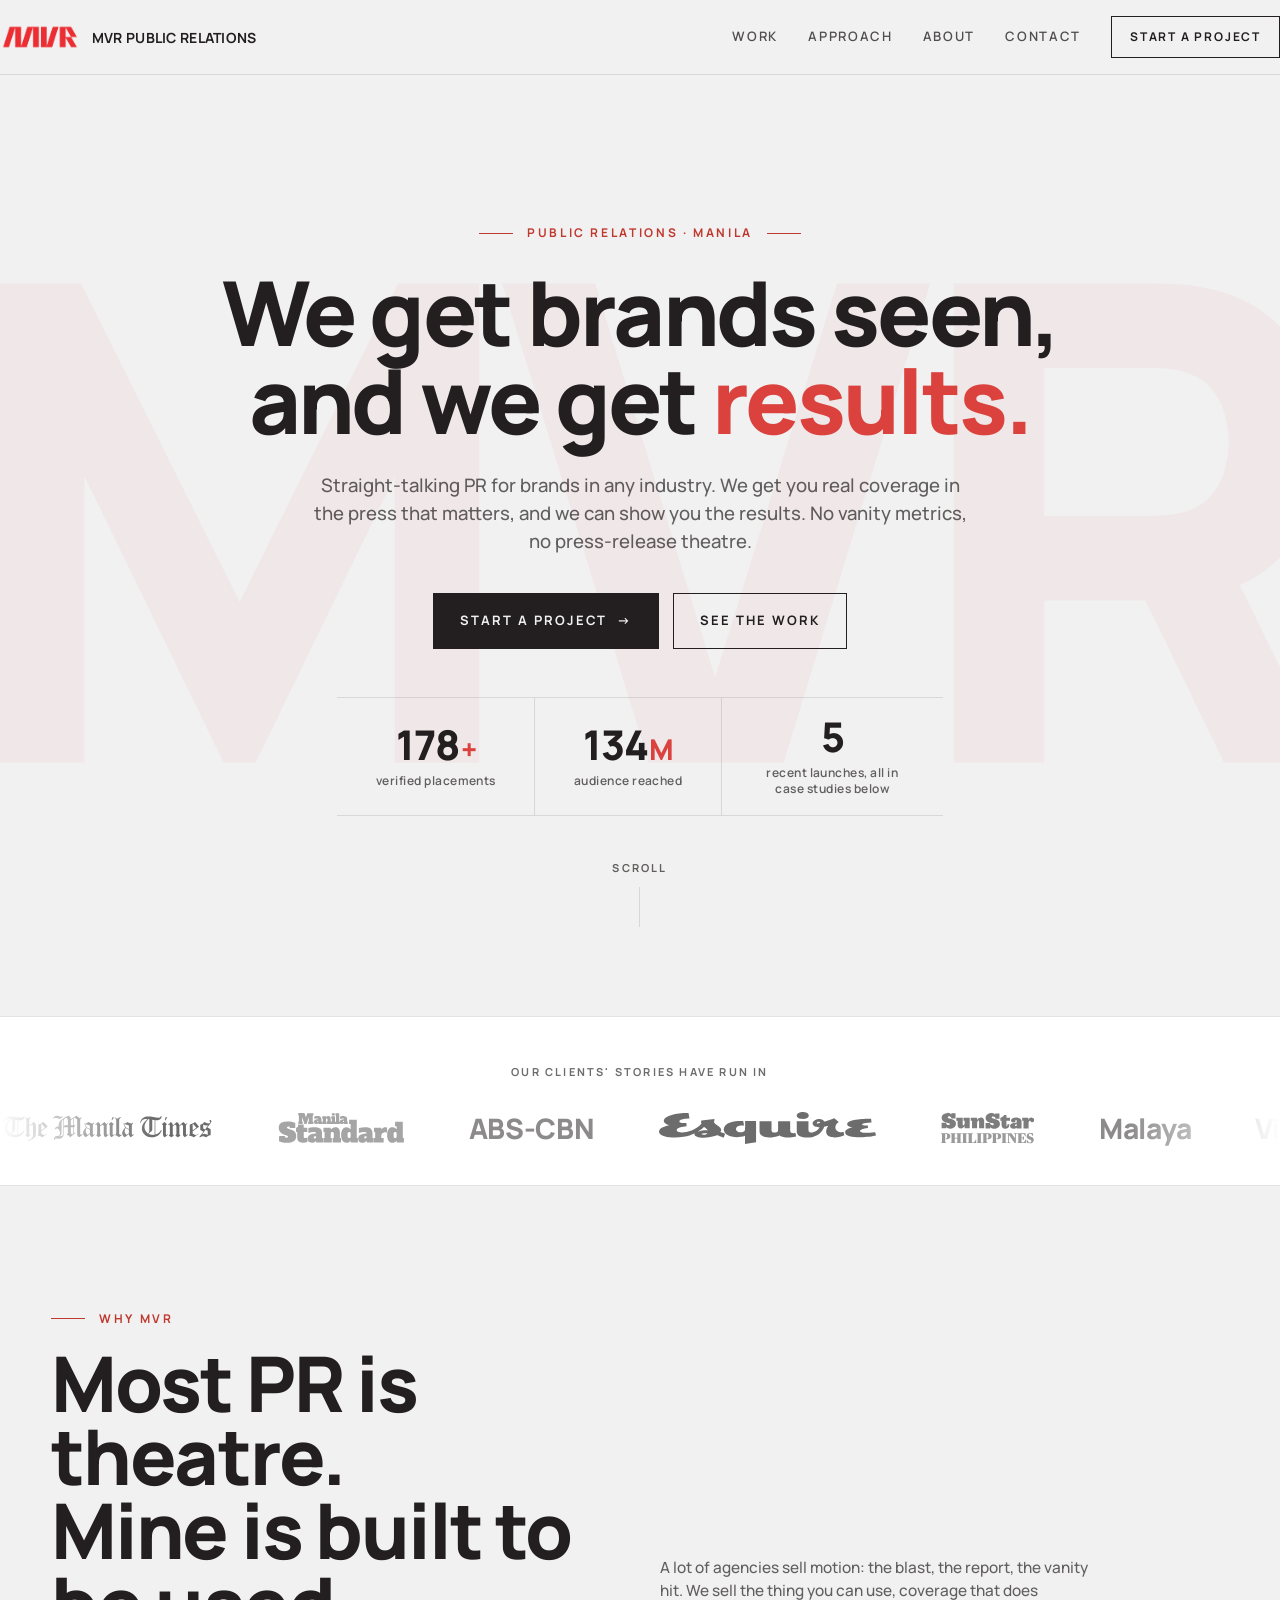
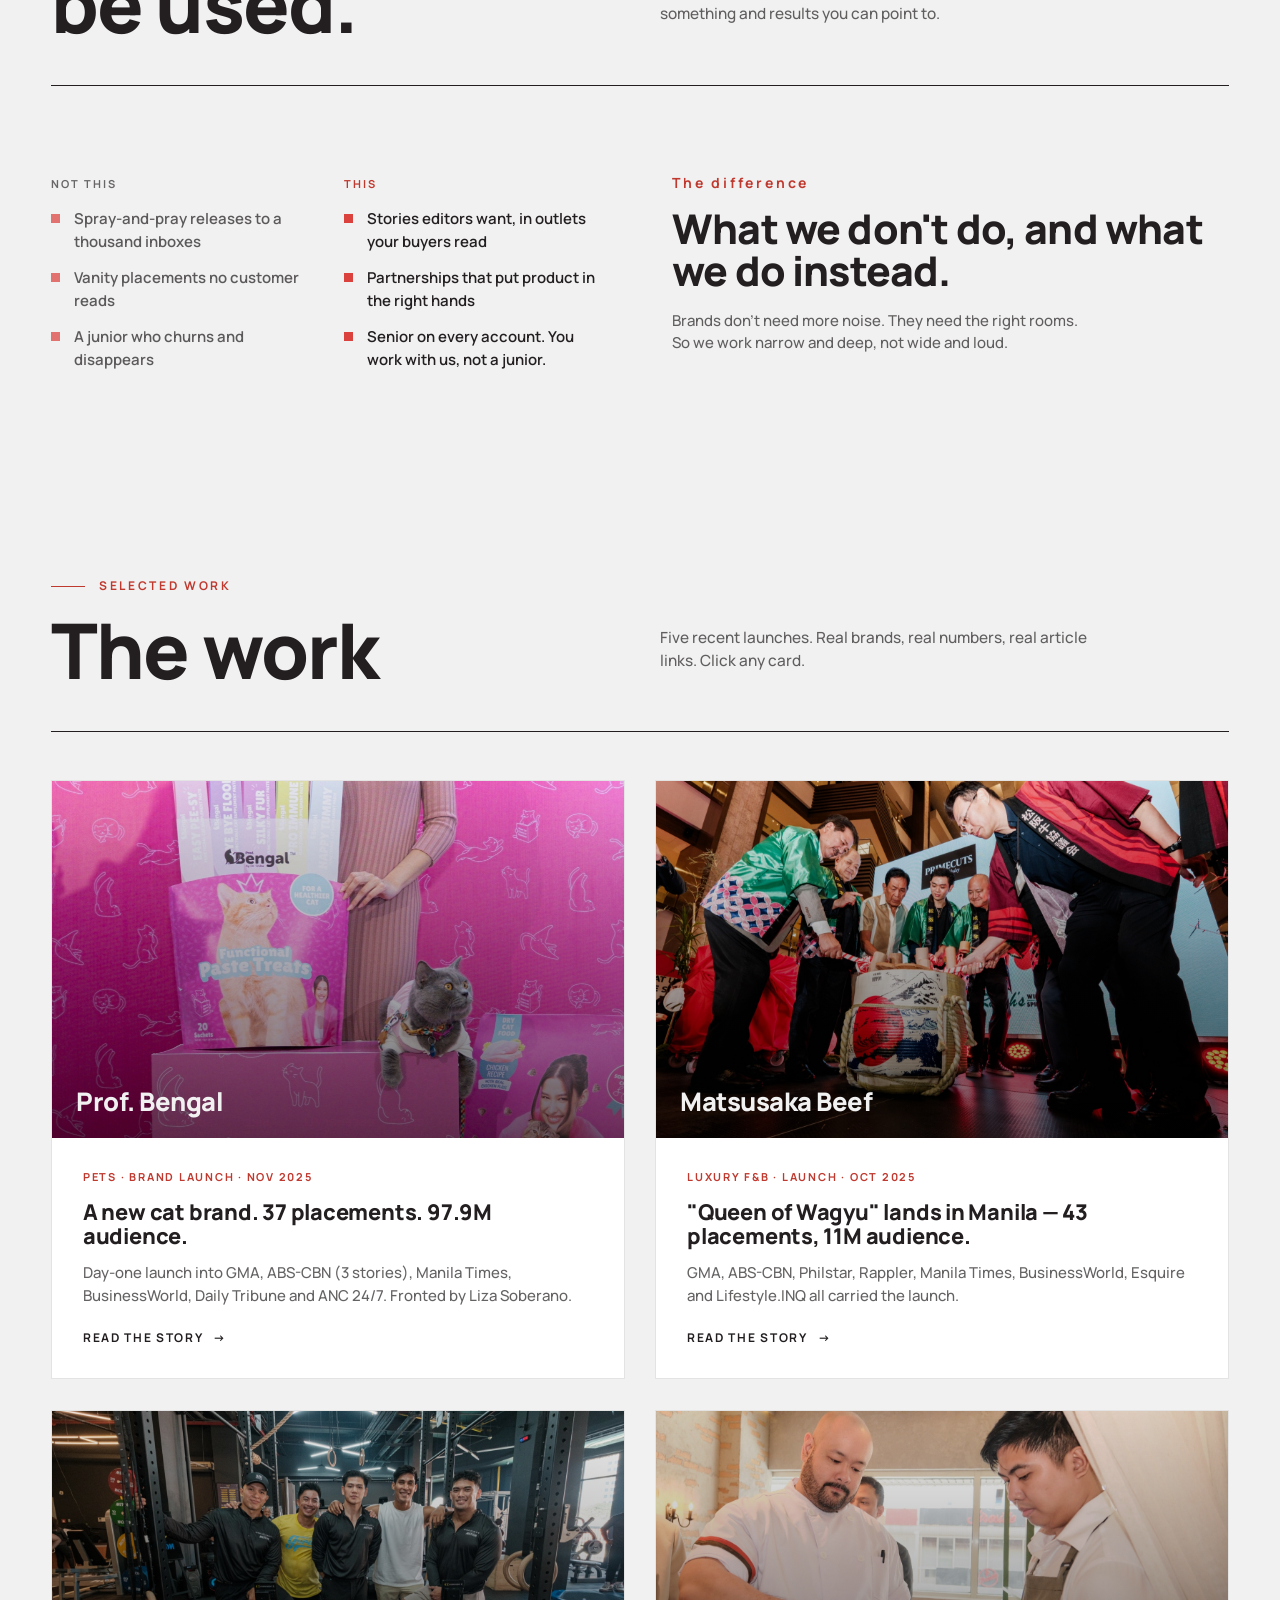
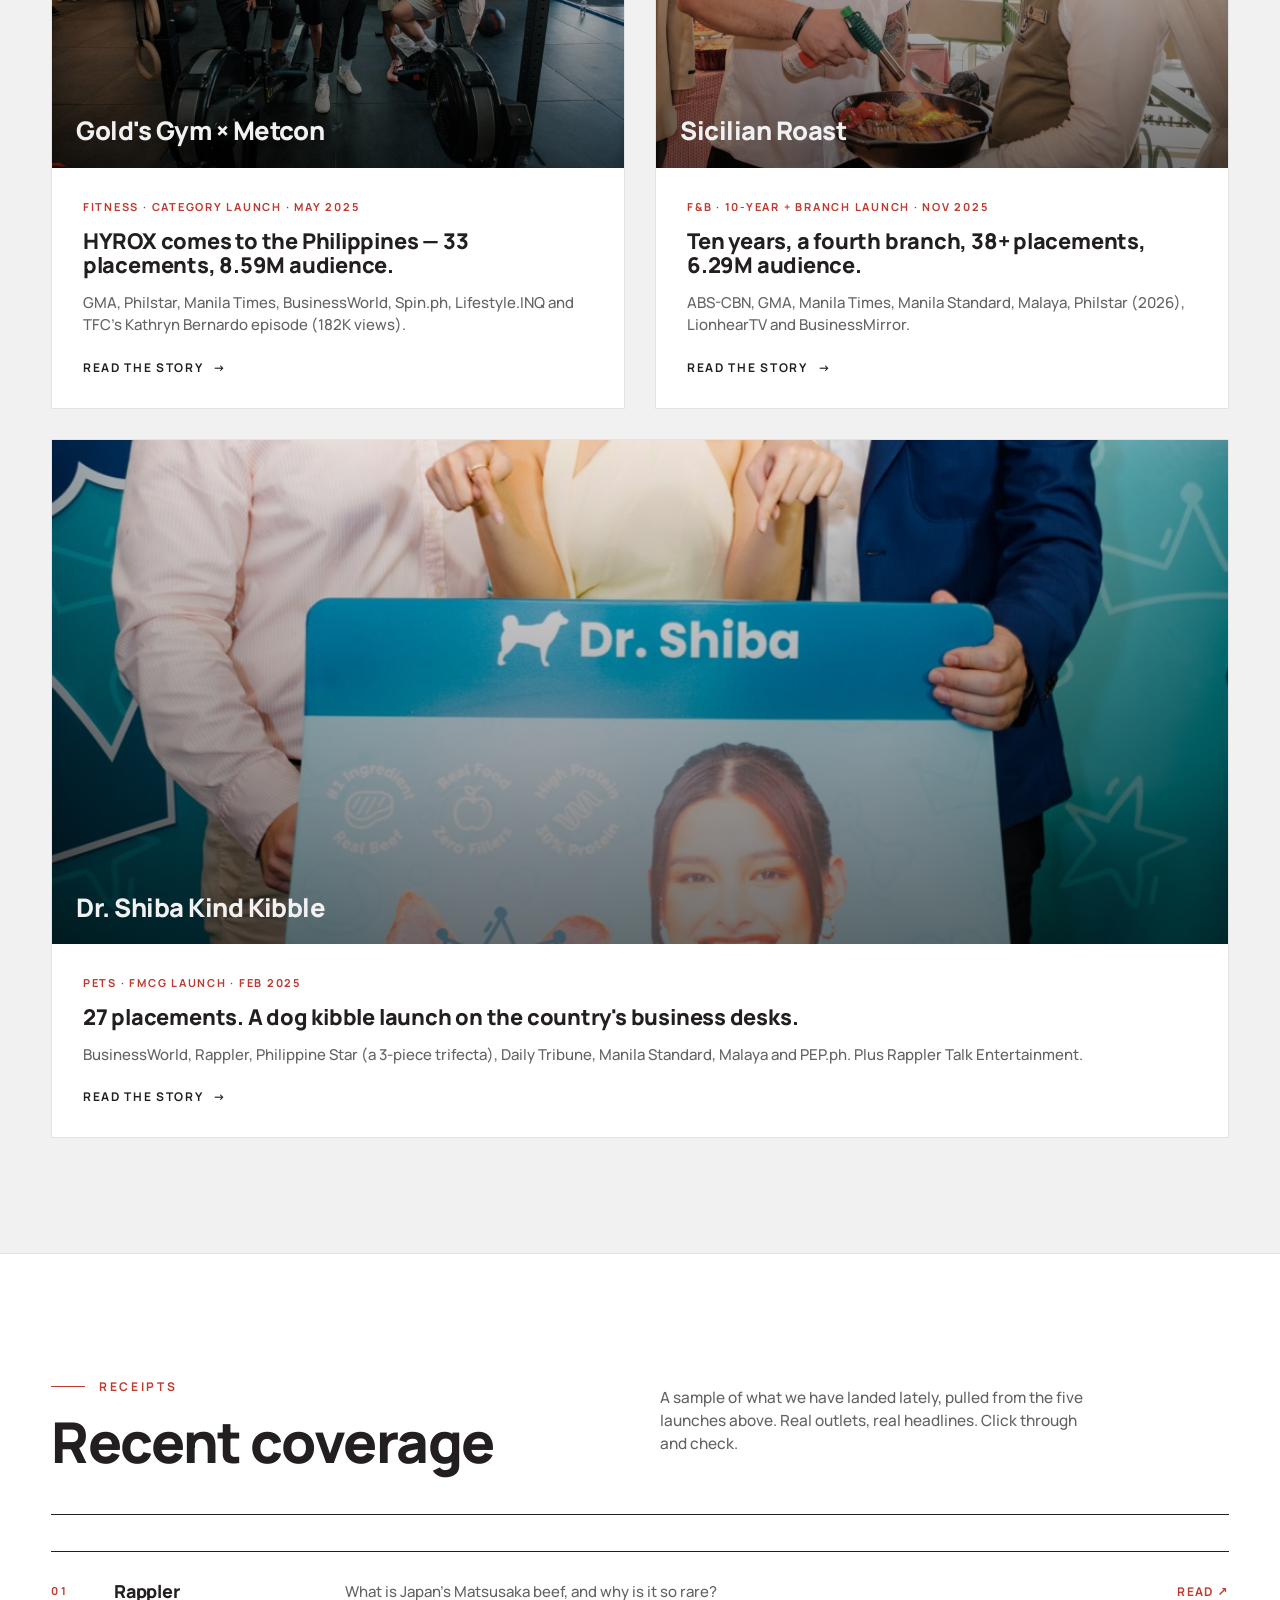
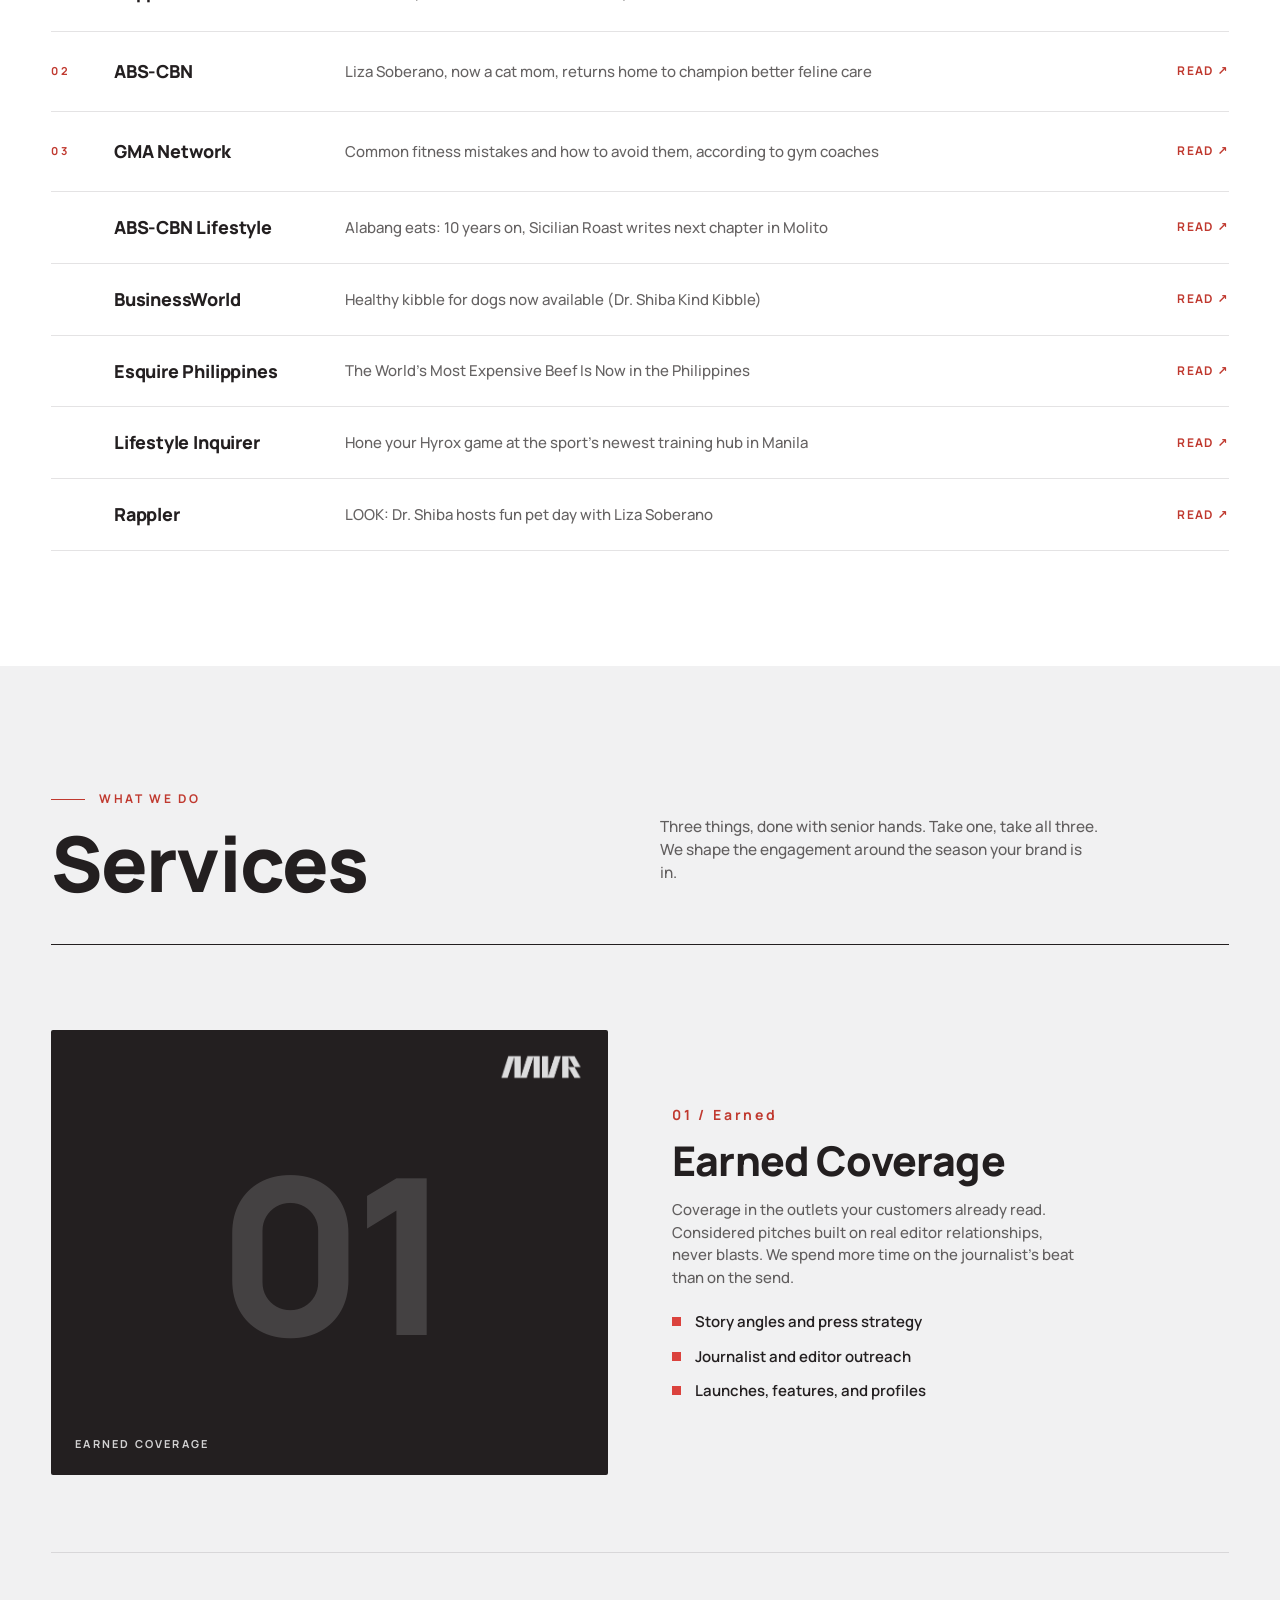
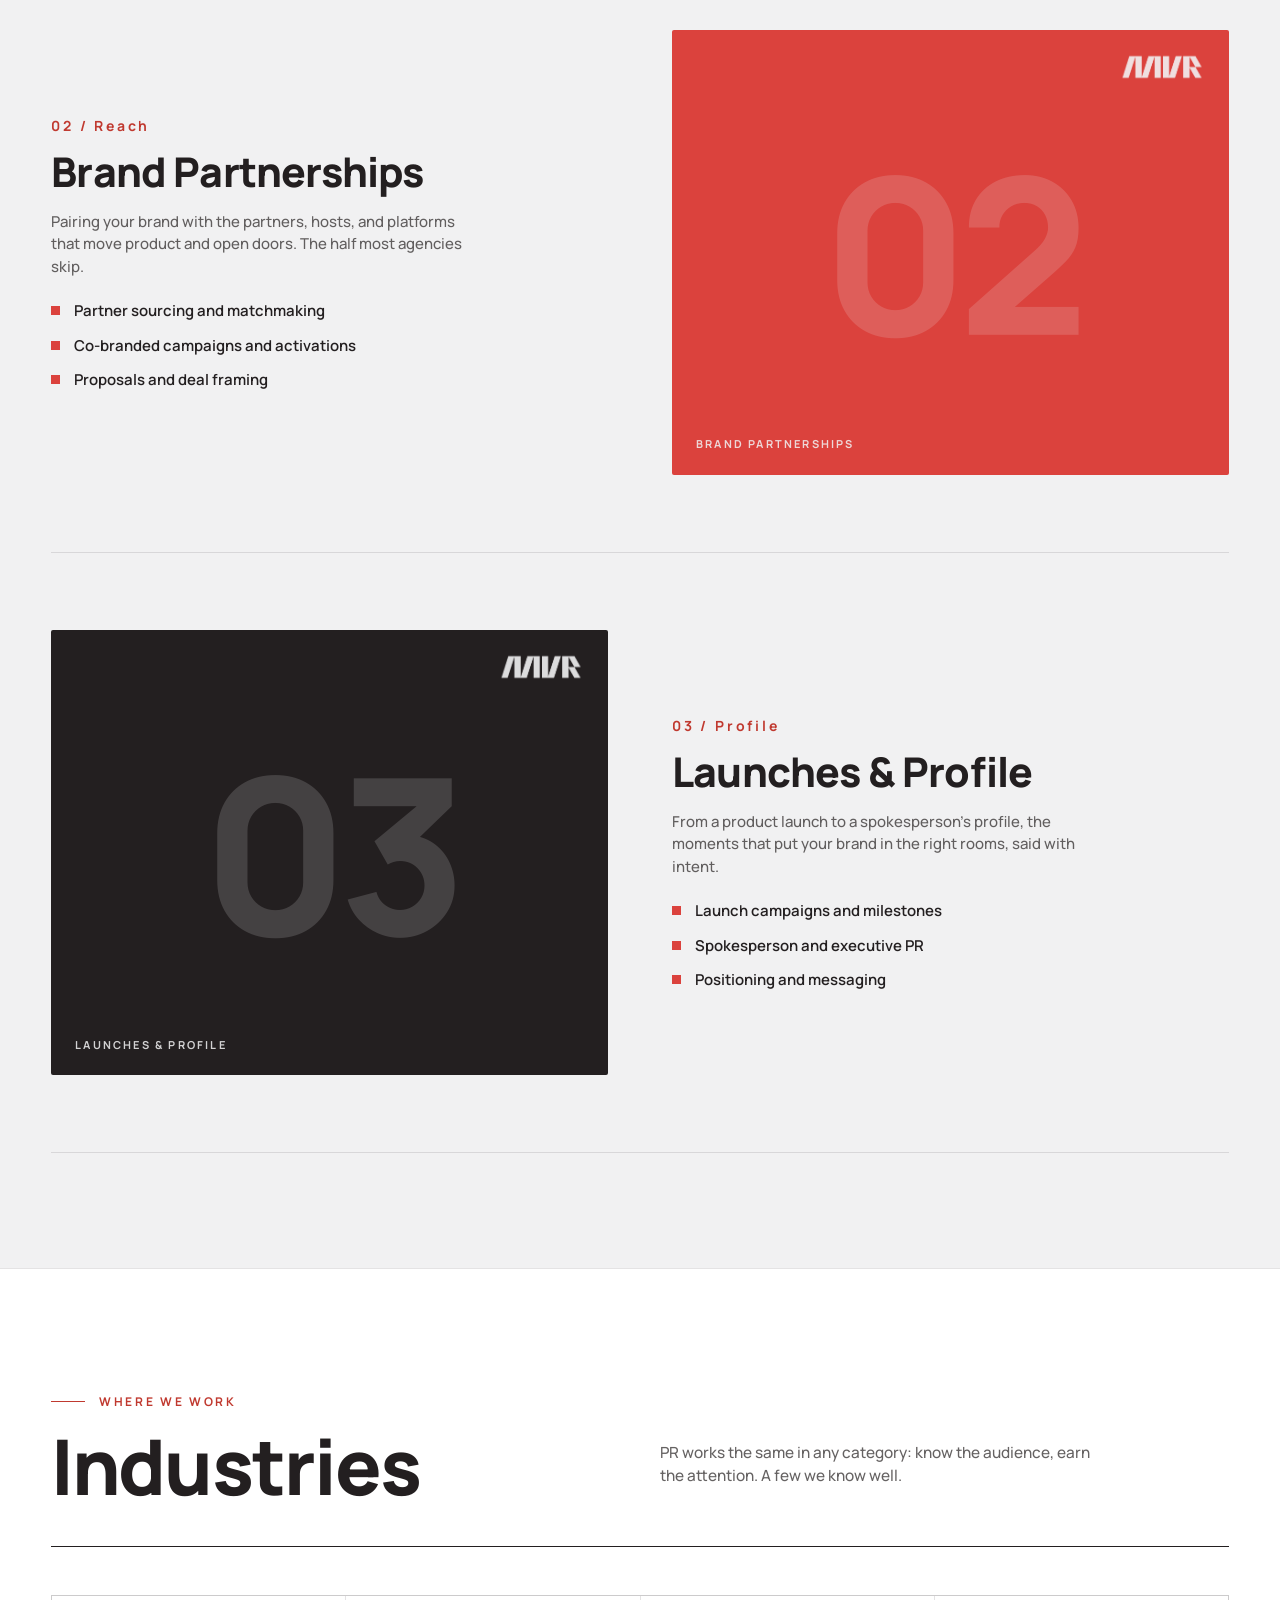
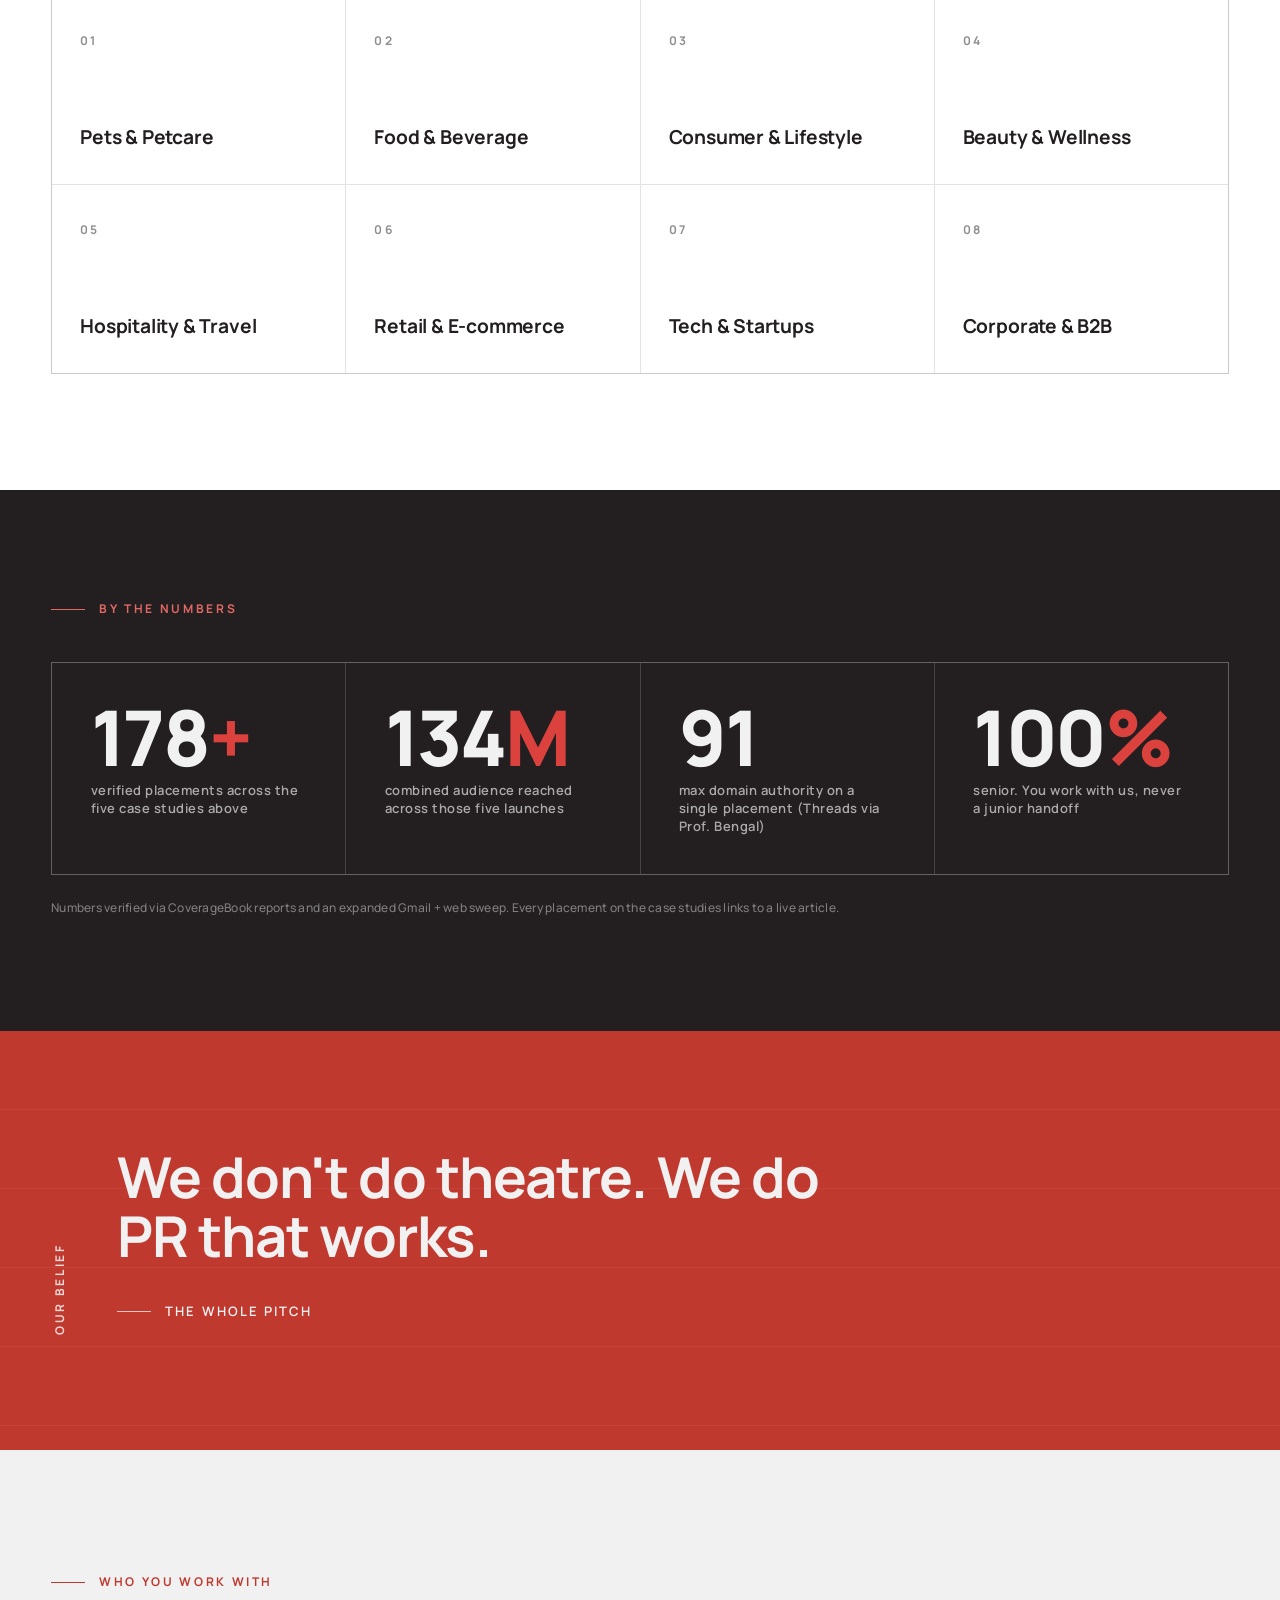
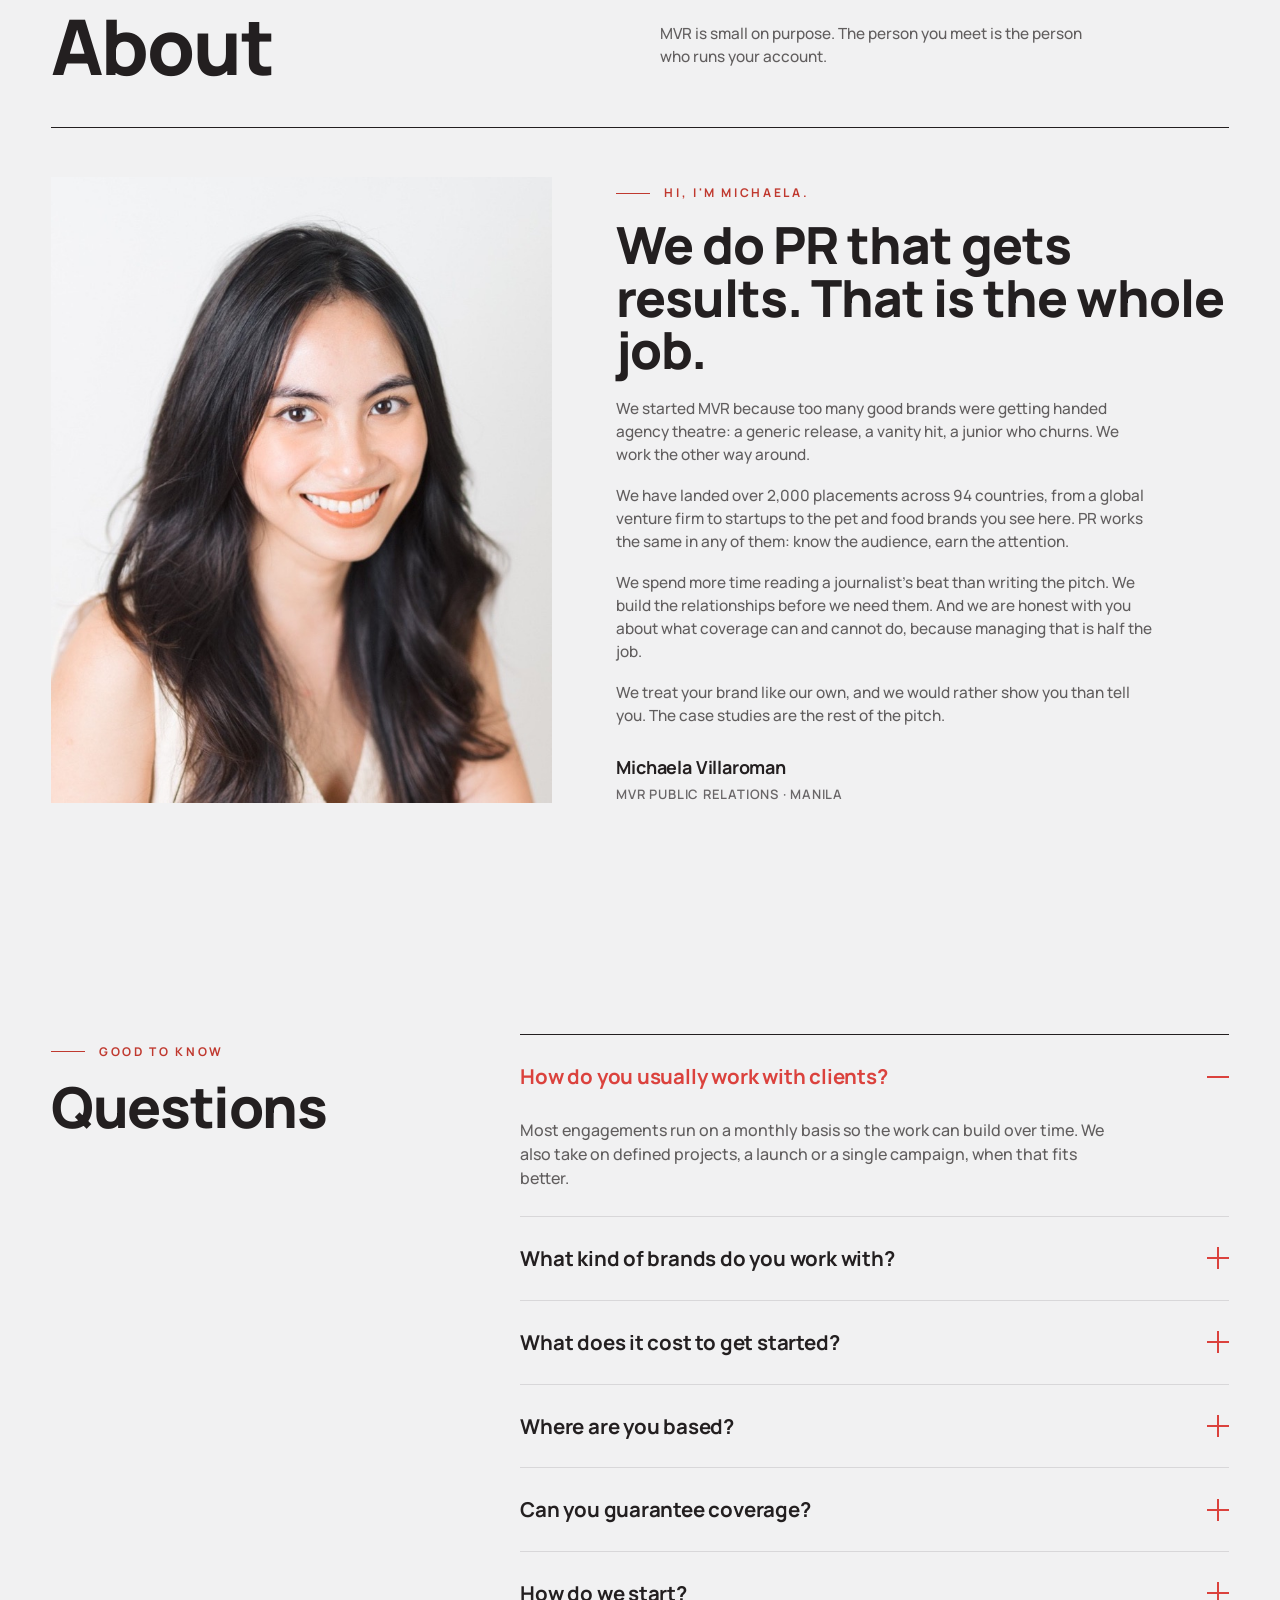
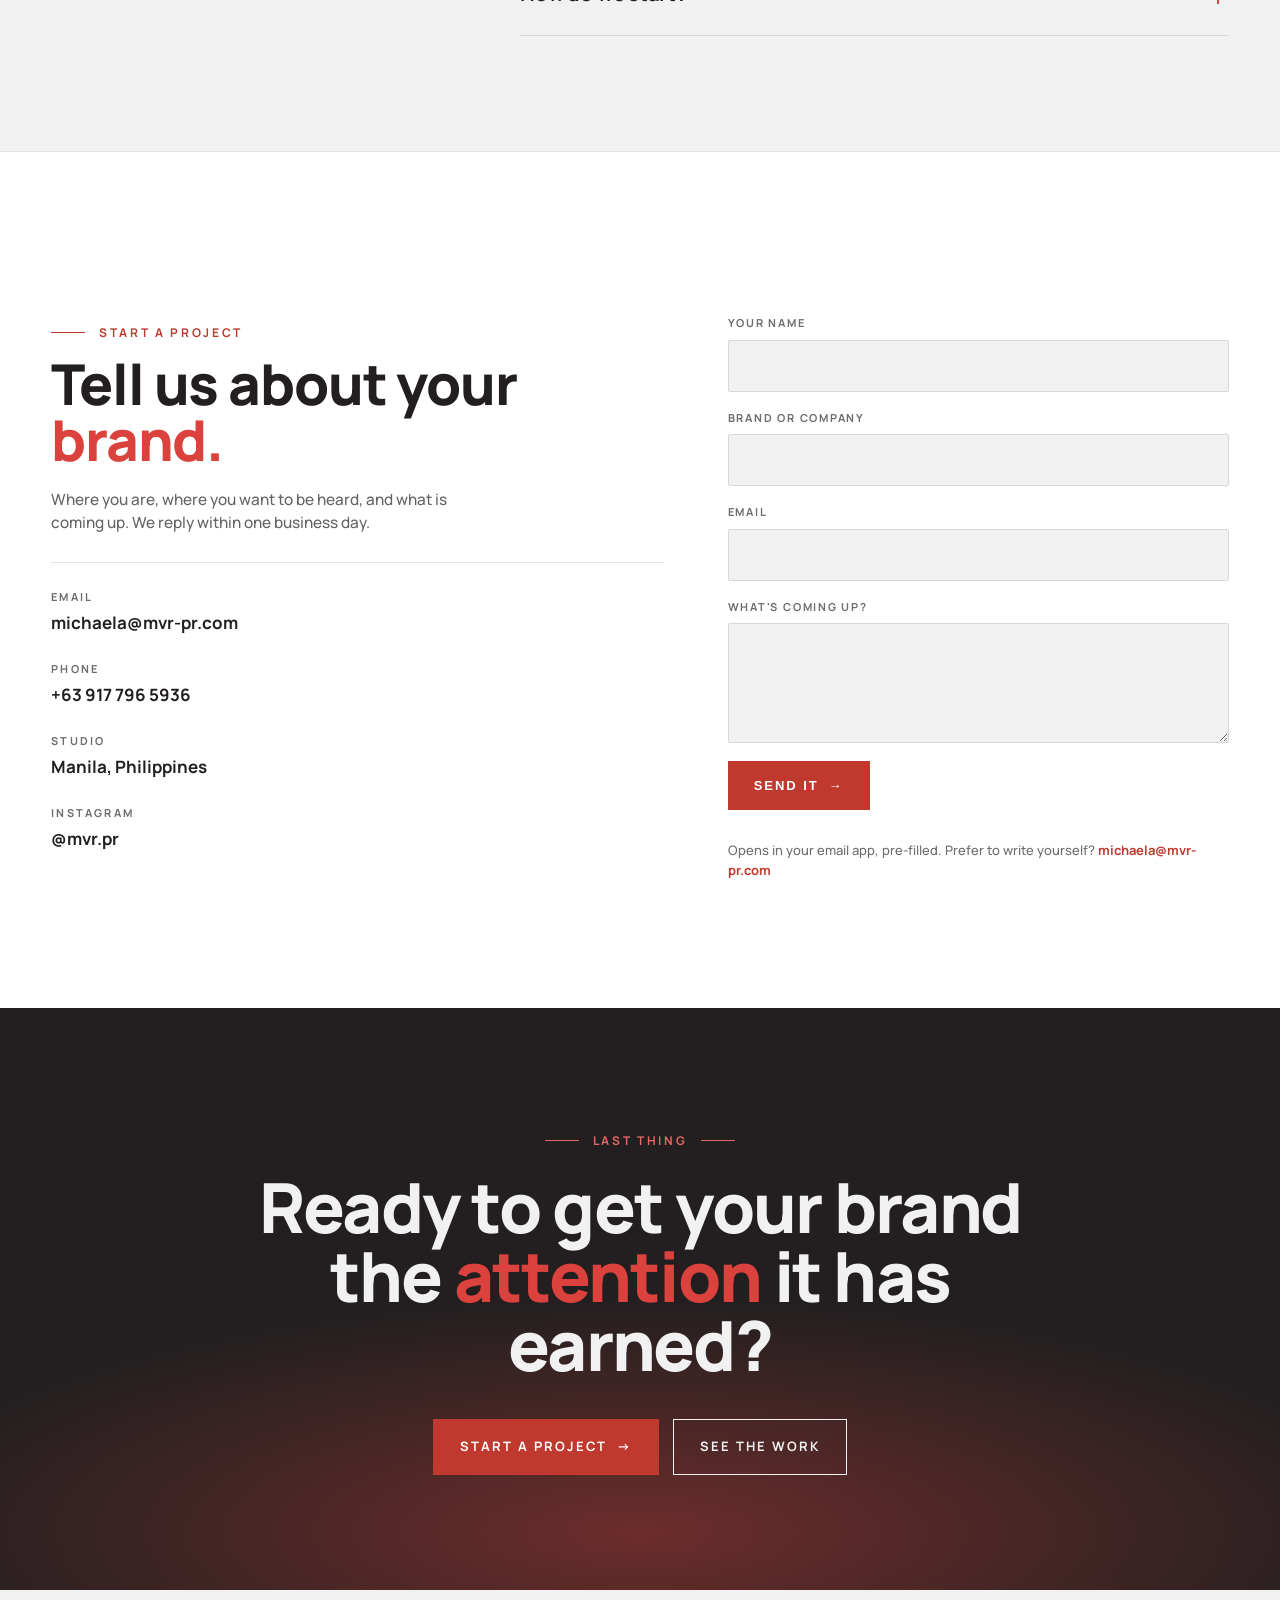
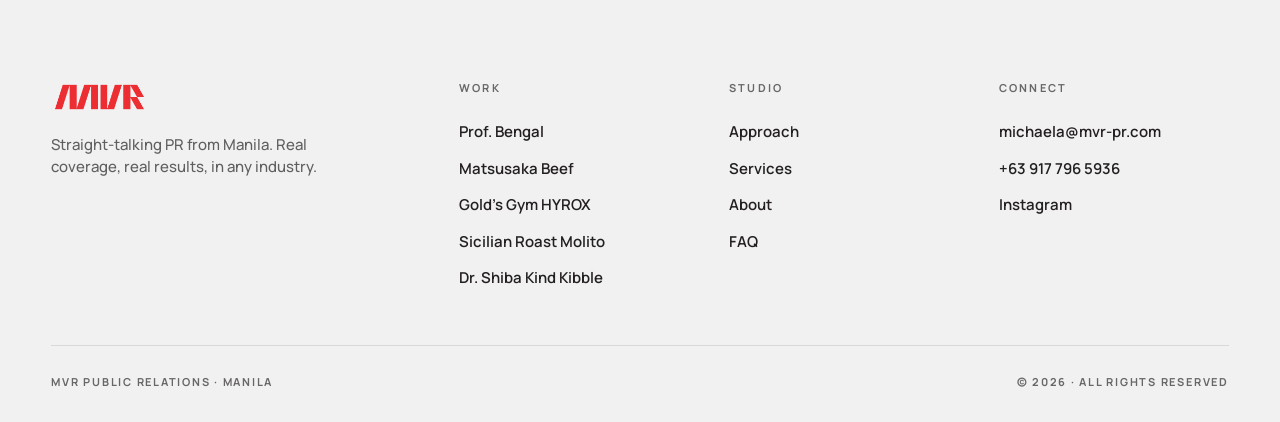
==== index.html @ 43848b9b "Initial commit: MVR Public Relations site Five case studies (Dr. Shiba Kind Kibble, Prof. Bengal, Go" ====
<!doctype html>
<html lang="en">
<head>
  <meta charset="utf-8" />
  <meta name="viewport" content="width=device-width, initial-scale=1" />

  <title>MVR Public Relations · PR that gets results, Manila</title>
  <meta name="description" content="Straight-talking PR from Manila. We get brands real coverage and real results in any industry, with the case studies to prove it. No vanity metrics, no press-release theatre." />
  <link rel="canonical" href="https://mvr-pr.com/" />
  <meta name="theme-color" content="#db423d" />
  <meta name="author" content="MVR Public Relations" />

  <!-- Open Graph -->
  <meta property="og:type" content="website" />
  <meta property="og:site_name" content="MVR Public Relations" />
  <meta property="og:title" content="MVR Public Relations: PR that gets results, no fluff" />
  <meta property="og:description" content="Straight-talking PR from Manila. Real coverage and real results in any industry. No vanity metrics, no press-release theatre." />
  <meta property="og:url" content="https://mvr-pr.com/" />
  <meta property="og:image" content="https://mvr-pr.com/assets/og.png" />
  <meta property="og:image:width" content="1200" />
  <meta property="og:image:height" content="630" />

  <!-- Twitter -->
  <meta name="twitter:card" content="summary_large_image" />
  <meta name="twitter:title" content="MVR Public Relations" />
  <meta name="twitter:description" content="Straight-talking PR from Manila. Real coverage, real results, any industry. No fluff." />
  <meta name="twitter:image" content="https://mvr-pr.com/assets/og.png" />

  <!-- Favicons -->
  <link rel="icon" type="image/png" sizes="32x32" href="assets/favicon-32.png" />
  <link rel="icon" type="image/png" sizes="16x16" href="assets/favicon-16.png" />
  <link rel="apple-touch-icon" sizes="180x180" href="assets/favicon-180.png" />
  <link rel="manifest" href="site.webmanifest" />

  <link rel="preconnect" href="https://fonts.googleapis.com">
  <link rel="preconnect" href="https://fonts.gstatic.com" crossorigin>
  <link href="https://fonts.googleapis.com/css2?family=Manrope:wght@400;500;600;700;800&display=swap" rel="stylesheet">
  <link rel="stylesheet" href="styles.css" />

  <script type="application/ld+json">
  {
    "@context": "https://schema.org",
    "@type": "ProfessionalService",
    "name": "MVR Public Relations",
    "alternateName": "Villaroman PR",
    "description": "Straight-talking PR that gets brands real coverage and real results across any industry, based in Manila.",
    "url": "https://mvr-pr.com/",
    "email": "michaela@mvr-pr.com",
    "telephone": "+63-917-796-5936",
    "image": "https://mvr-pr.com/assets/og.png",
    "founder": { "@type": "Person", "name": "Michaela Villaroman" },
    "address": { "@type": "PostalAddress", "addressLocality": "Manila", "addressCountry": "PH" },
    "areaServed": "Philippines",
    "knowsAbout": ["Public Relations", "Media Relations", "Brand Partnerships", "Launch PR", "Reputation Management"],
    "sameAs": ["https://instagram.com/mvr.pr"]
  }
  </script>
</head>
<body id="top">
  <a class="skip-link" href="#main">Skip to content</a>

  <!-- ============ NAV ============ -->
  <header class="nav">
    <div class="wrap nav-row">
      <a href="#top" class="nav-brand" aria-label="MVR Public Relations home">
        <img src="assets/mvr-icon-red.png" alt="" width="84" height="29" />
        <span class="wm">MVR PUBLIC RELATIONS</span>
      </a>
      <button class="nav-toggle" aria-label="Toggle menu" aria-expanded="false" aria-controls="navlinks"><span></span><span></span><span></span></button>
      <nav class="nav-links" id="navlinks" aria-label="Primary">
        <a href="#work">Work</a>
        <a href="#approach">Approach</a>
        <a href="#about">About</a>
        <a href="#contact">Contact</a>
        <a class="nav-cta" href="#contact">Start a project</a>
      </nav>
    </div>
  </header>

  <main id="main">

    <!-- ============ HERO ============ -->
    <section class="hero" aria-label="Introduction">
      <div class="hero-inner">
        <span class="eyebrow center reveal">Public Relations &middot; Manila</span>
        <h1 class="reveal d1">We get brands seen, and we get <em>results.</em></h1>
        <p class="hero-sub reveal d2">
          Straight-talking PR for brands in any industry. We get you real coverage in the press that
          matters, and we can show you the results. No vanity metrics, no press-release theatre.
        </p>
        <div class="hero-actions reveal d3">
          <a class="btn btn-primary" href="#contact">Start a project <span class="arrow">&rarr;</span></a>
          <a class="btn btn-ghost" href="#work">See the work</a>
        </div>
        <ul class="hero-proof reveal d3" aria-label="Recent results across five launches">
          <li><span class="hp-n">178<em>+</em></span><span class="hp-l">verified placements</span></li>
          <li><span class="hp-n">134<em>M</em></span><span class="hp-l">audience reached</span></li>
          <li><span class="hp-n">5</span><span class="hp-l">recent launches, all in case studies below</span></li>
        </ul>
        <div><span class="hero-scroll">Scroll</span></div>
      </div>
    </section>

    <!-- ============ AS SEEN IN ============ -->
    <section class="marquee-sec" aria-label="Press coverage">
      <p class="marquee-label">Our clients' stories have run in</p>
      <div class="marquee">
        <div class="marquee-track">
          <img class="press-logo" src="assets/press/manila-times.svg" alt="The Manila Times" decoding="async" />
          <img class="press-logo" src="assets/press/manila-standard.svg" alt="Manila Standard" decoding="async" />
          <span class="logo-slot">ABS-CBN</span>
          <img class="press-logo" src="assets/press/esquire.svg" alt="Esquire Philippines" decoding="async" />
          <img class="press-logo" src="assets/press/sunstar.svg" alt="SunStar" decoding="async" />
          <span class="logo-slot">Malaya</span>
          <span class="logo-slot">Village&nbsp;Pipol</span>
        </div>
        <div class="marquee-track" aria-hidden="true">
          <img class="press-logo" src="assets/press/manila-times.svg" alt="" decoding="async" />
          <img class="press-logo" src="assets/press/manila-standard.svg" alt="" decoding="async" />
          <span class="logo-slot">ABS-CBN</span>
          <img class="press-logo" src="assets/press/esquire.svg" alt="" decoding="async" />
          <img class="press-logo" src="assets/press/sunstar.svg" alt="" decoding="async" />
          <span class="logo-slot">Malaya</span>
          <span class="logo-slot">Village&nbsp;Pipol</span>
        </div>
      </div>
    </section>

    <!-- ============ APPROACH / POSITIONING ============ -->
    <section class="services" id="approach" style="padding-bottom:0">
      <div class="wrap">
        <div class="sec-head reveal">
          <div>
            <span class="eyebrow">Why MVR</span>
            <h2>Most PR is theatre.<br>Mine is built to be used.</h2>
          </div>
          <p>A lot of agencies sell motion: the blast, the report, the vanity hit. We sell the thing you can use, coverage that does something and results you can point to.</p>
        </div>
        <div class="srow reveal" style="border-bottom:0">
          <div class="srow-text">
            <span class="num">The difference</span>
            <h3>What we don't do, and what we do instead.</h3>
            <p>Brands don't need more noise. They need the right rooms. So we work narrow and deep, not wide and loud.</p>
          </div>
          <div class="do-dont">
            <div>
              <p style="font-size:11px;font-weight:700;letter-spacing:.18em;text-transform:uppercase;color:var(--ink-50);margin:0 0 16px">Not this</p>
              <ul class="srow-list" style="gap:14px">
                <li style="opacity:.72">Spray-and-pray releases to a thousand inboxes</li>
                <li style="opacity:.72">Vanity placements no customer reads</li>
                <li style="opacity:.72">A junior who churns and disappears</li>
              </ul>
            </div>
            <div>
              <p style="font-size:11px;font-weight:700;letter-spacing:.18em;text-transform:uppercase;color:var(--red-ink);margin:0 0 16px">This</p>
              <ul class="srow-list" style="gap:14px">
                <li>Stories editors want, in outlets your buyers read</li>
                <li>Partnerships that put product in the right hands</li>
                <li>Senior on every account. You work with us, not a junior.</li>
              </ul>
            </div>
          </div>
        </div>
      </div>
    </section>

    <!-- ============ WORK / CASE STUDIES ============ -->
    <section class="work" id="work">
      <div class="wrap">
        <div class="sec-head reveal">
          <div>
            <span class="eyebrow">Selected work</span>
            <h2>The work</h2>
          </div>
          <p>Five recent launches. Real brands, real numbers, real article links. Click any card.</p>
        </div>
        <div class="work-grid">

          <a class="work-card reveal" href="work/prof-bengal.html" aria-label="Prof. Bengal case study">
            <div class="work-thumb has-img">
              <img src="assets/work/bengal-hero.jpg" alt="Liza Soberano with Prof. Bengal Functional Paste Treats at launch" loading="lazy" decoding="async" />
              <span class="wm-big">Prof. Bengal</span>
            </div>
            <div class="wc-body">
              <span class="wc-tag">Pets &middot; Brand launch &middot; Nov 2025</span>
              <h3>A new cat brand. 37 placements. 97.9M audience.</h3>
              <p class="wc-result">Day-one launch into GMA, ABS-CBN (3 stories), Manila Times, BusinessWorld, Daily Tribune and ANC 24/7. Fronted by Liza Soberano.</p>
              <span class="wc-go">Read the story <span class="arrow">&rarr;</span></span>
            </div>
          </a>

          <a class="work-card reveal d1" href="work/matsusaka-beef.html" aria-label="Matsusaka Beef case study">
            <div class="work-thumb has-img">
              <img src="assets/work/matsusaka-barrel.jpg" alt="Prime Cuts by Doubleday, Ito Ranch and Teppanya executives at the Matsusaka Beef launch kagami biraki ceremony" loading="lazy" decoding="async" />
              <span class="wm-big">Matsusaka Beef</span>
            </div>
            <div class="wc-body">
              <span class="wc-tag">Luxury F&amp;B &middot; Launch &middot; Oct 2025</span>
              <h3>"Queen of Wagyu" lands in Manila &mdash; 43 placements, 11M audience.</h3>
              <p class="wc-result">GMA, ABS-CBN, Philstar, Rappler, Manila Times, BusinessWorld, Esquire and Lifestyle.INQ all carried the launch.</p>
              <span class="wc-go">Read the story <span class="arrow">&rarr;</span></span>
            </div>
          </a>

          <a class="work-card reveal d2" href="work/golds-gym-hyrox.html" aria-label="Gold's Gym HYROX case study">
            <div class="work-thumb has-img">
              <img src="assets/work/hyrox-group.jpg" alt="Gold's Gym × Metcon HYROX launch team in the gym" loading="lazy" decoding="async" />
              <span class="wm-big">Gold's Gym &times; Metcon</span>
            </div>
            <div class="wc-body">
              <span class="wc-tag">Fitness &middot; Category launch &middot; May 2025</span>
              <h3>HYROX comes to the Philippines &mdash; 33 placements, 8.59M audience.</h3>
              <p class="wc-result">GMA, Philstar, Manila Times, BusinessWorld, Spin.ph, Lifestyle.INQ and TFC's Kathryn Bernardo episode (182K views).</p>
              <span class="wc-go">Read the story <span class="arrow">&rarr;</span></span>
            </div>
          </a>

          <a class="work-card reveal" href="work/sicilian-roast.html" aria-label="Sicilian Roast Molito case study">
            <div class="work-thumb has-img">
              <img src="assets/work/sicilian-torch.jpg" alt="Chef Matt Navarro torching a signature steak at the Sicilian Roast Molito media preview" loading="lazy" decoding="async" />
              <span class="wm-big">Sicilian Roast</span>
            </div>
            <div class="wc-body">
              <span class="wc-tag">F&amp;B &middot; 10-year + branch launch &middot; Nov 2025</span>
              <h3>Ten years, a fourth branch, 38+ placements, 6.29M audience.</h3>
              <p class="wc-result">ABS-CBN, GMA, Manila Times, Manila Standard, Malaya, Philstar (2026), LionhearTV and BusinessMirror.</p>
              <span class="wc-go">Read the story <span class="arrow">&rarr;</span></span>
            </div>
          </a>

          <a class="work-card span-2 reveal d1" href="work/dr-shiba-kind-kibble.html" aria-label="Dr. Shiba Kind Kibble case study">
            <div class="work-thumb has-img">
              <img src="assets/work/shiba-kibble-hero.jpg" alt="Liza Soberano and Dr. Shiba co-founders at the Kind Kibble launch" loading="lazy" decoding="async" />
              <span class="wm-big">Dr. Shiba Kind Kibble</span>
            </div>
            <div class="wc-body">
              <span class="wc-tag">Pets &middot; FMCG launch &middot; Feb 2025</span>
              <h3>27 placements. A dog kibble launch on the country's business desks.</h3>
              <p class="wc-result">BusinessWorld, Rappler, Philippine Star (a 3-piece trifecta), Daily Tribune, Manila Standard, Malaya and PEP.ph. Plus Rappler Talk Entertainment.</p>
              <span class="wc-go">Read the story <span class="arrow">&rarr;</span></span>
            </div>
          </a>

        </div>
      </div>
    </section>

    <!-- ============ RECENT COVERAGE ============ -->
    <section class="cs-coverage" id="press">
      <div class="wrap">
        <div class="sec-head reveal">
          <div>
            <span class="eyebrow">Receipts</span>
            <h2>Recent coverage</h2>
          </div>
          <p>A sample of what we have landed lately, pulled from the five launches above. Real outlets, real headlines. Click through and check.</p>
        </div>
        <div class="cov-list reveal">
          <a class="cov-item" href="https://www.rappler.com/life-and-style/food-drinks/japan-rare-matsusaka-beef-ito-ranch-doubleday-import/" target="_blank" rel="noopener">
            <span class="cov-pub">Rappler</span>
            <span class="cov-head">What is Japan's Matsusaka beef, and why is it so rare?</span>
            <span class="cov-go">Read &#8599;</span>
          </a>
          <a class="cov-item" href="https://www.abs-cbn.com/lifestyle/people-culture-events/2025/11/7/liza-soberano-now-a-cat-mom-returns-home-to-champion-better-feline-care-1846" target="_blank" rel="noopener">
            <span class="cov-pub">ABS-CBN</span>
            <span class="cov-head">Liza Soberano, now a cat mom, returns home to champion better feline care</span>
            <span class="cov-go">Read &#8599;</span>
          </a>
          <a class="cov-item" href="https://www.gmanetwork.com/news/lifestyle/healthandwellness/949827/fitness-mistakes-advice/story/" target="_blank" rel="noopener">
            <span class="cov-pub">GMA Network</span>
            <span class="cov-head">Common fitness mistakes and how to avoid them, according to gym coaches</span>
            <span class="cov-go">Read &#8599;</span>
          </a>
          <a class="cov-item" href="https://www.abs-cbn.com/lifestyle/food-travel/2025/11/21/alabang-eats-10-years-on-sicilian-roast-writes-next-chapter-in-molito-1324" target="_blank" rel="noopener">
            <span class="cov-pub">ABS-CBN Lifestyle</span>
            <span class="cov-head">Alabang eats: 10 years on, Sicilian Roast writes next chapter in Molito</span>
            <span class="cov-go">Read &#8599;</span>
          </a>
          <a class="cov-item" href="https://www.bworldonline.com/arts-and-leisure/2025/02/11/652294/healthy-kibble-for-dogs-now-available/" target="_blank" rel="noopener">
            <span class="cov-pub">BusinessWorld</span>
            <span class="cov-head">Healthy kibble for dogs now available (Dr. Shiba Kind Kibble)</span>
            <span class="cov-go">Read &#8599;</span>
          </a>
          <a class="cov-item" href="https://www.esquiremag.ph/culture/food-and-drink/ito-ranch-matsusaka-beef-now-in-manila-a3690-20251024-lfrm" target="_blank" rel="noopener">
            <span class="cov-pub">Esquire Philippines</span>
            <span class="cov-head">The World's Most Expensive Beef Is Now in the Philippines</span>
            <span class="cov-go">Read &#8599;</span>
          </a>
          <a class="cov-item" href="https://lifestyle.inquirer.net/541901/hone-your-hyrox-game-at-the-sports-newest-training-hub-in-manila/" target="_blank" rel="noopener">
            <span class="cov-pub">Lifestyle Inquirer</span>
            <span class="cov-head">Hone your Hyrox game at the sport's newest training hub in Manila</span>
            <span class="cov-go">Read &#8599;</span>
          </a>
          <a class="cov-item" href="https://www.rappler.com/life-and-style/liza-soberano-dr-shiba-pet-day-2025/" target="_blank" rel="noopener">
            <span class="cov-pub">Rappler</span>
            <span class="cov-head">LOOK: Dr. Shiba hosts fun pet day with Liza Soberano</span>
            <span class="cov-go">Read &#8599;</span>
          </a>
        </div>
      </div>
    </section>

    <!-- ============ SERVICES ============ -->
    <section class="services" id="services">
      <div class="wrap">
        <div class="sec-head reveal">
          <div>
            <span class="eyebrow">What we do</span>
            <h2>Services</h2>
          </div>
          <p>Three things, done with senior hands. Take one, take all three. We shape the engagement around the season your brand is in.</p>
        </div>

        <div class="srow reveal">
          <div class="srow-text">
            <span class="num">01 / Earned</span>
            <h3>Earned Coverage</h3>
            <p>Coverage in the outlets your customers already read. Considered pitches built on real editor relationships, never blasts. We spend more time on the journalist's beat than on the send.</p>
            <ul class="srow-list">
              <li>Story angles and press strategy</li>
              <li>Journalist and editor outreach</li>
              <li>Launches, features, and profiles</li>
            </ul>
          </div>
          <div class="srow-visual">
            <span class="ghost-num">01</span>
            <img class="vicon" src="assets/mvr-icon-ivory.png" alt="" width="84" height="29" loading="lazy" decoding="async" />
            <span class="vlabel">Earned coverage</span>
          </div>
        </div>

        <div class="srow reveal">
          <div class="srow-text">
            <span class="num">02 / Reach</span>
            <h3>Brand Partnerships</h3>
            <p>Pairing your brand with the partners, hosts, and platforms that move product and open doors. The half most agencies skip.</p>
            <ul class="srow-list">
              <li>Partner sourcing and matchmaking</li>
              <li>Co-branded campaigns and activations</li>
              <li>Proposals and deal framing</li>
            </ul>
          </div>
          <div class="srow-visual">
            <span class="ghost-num">02</span>
            <img class="vicon" src="assets/mvr-icon-ivory.png" alt="" width="84" height="29" loading="lazy" decoding="async" />
            <span class="vlabel">Brand partnerships</span>
          </div>
        </div>

        <div class="srow reveal">
          <div class="srow-text">
            <span class="num">03 / Profile</span>
            <h3>Launches &amp; Profile</h3>
            <p>From a product launch to a spokesperson's profile, the moments that put your brand in the right rooms, said with intent.</p>
            <ul class="srow-list">
              <li>Launch campaigns and milestones</li>
              <li>Spokesperson and executive PR</li>
              <li>Positioning and messaging</li>
            </ul>
          </div>
          <div class="srow-visual">
            <span class="ghost-num">03</span>
            <img class="vicon" src="assets/mvr-icon-ivory.png" alt="" width="84" height="29" loading="lazy" decoding="async" />
            <span class="vlabel">Launches &amp; profile</span>
          </div>
        </div>
      </div>
    </section>

    <!-- ============ SECTORS ============ -->
    <section class="sectors" id="sectors">
      <div class="wrap">
        <div class="sec-head reveal">
          <div>
            <span class="eyebrow">Where we work</span>
            <h2>Industries</h2>
          </div>
          <p>PR works the same in any category: know the audience, earn the attention. A few we know well.</p>
        </div>
        <div class="sectors-grid reveal">
          <div class="sector"><span class="s-no">01</span><h4>Pets &amp; Petcare</h4></div>
          <div class="sector"><span class="s-no">02</span><h4>Food &amp; Beverage</h4></div>
          <div class="sector"><span class="s-no">03</span><h4>Consumer &amp; Lifestyle</h4></div>
          <div class="sector"><span class="s-no">04</span><h4>Beauty &amp; Wellness</h4></div>
          <div class="sector"><span class="s-no">05</span><h4>Hospitality &amp; Travel</h4></div>
          <div class="sector"><span class="s-no">06</span><h4>Retail &amp; E-commerce</h4></div>
          <div class="sector"><span class="s-no">07</span><h4>Tech &amp; Startups</h4></div>
          <div class="sector"><span class="s-no">08</span><h4>Corporate &amp; B2B</h4></div>
        </div>
      </div>
    </section>

    <!-- ============ STATS ============ -->
    <section class="stats" aria-label="By the numbers">
      <div class="wrap">
        <div class="reveal">
          <span class="eyebrow">By the numbers</span>
        </div>
        <div class="stats-grid reveal">
          <div class="stat"><span class="num">178<em>+</em></span><span class="label">verified placements across the five case studies above</span></div>
          <div class="stat"><span class="num">134<em>M</em></span><span class="label">combined audience reached across those five launches</span></div>
          <div class="stat"><span class="num">91</span><span class="label">max domain authority on a single placement (Threads via Prof. Bengal)</span></div>
          <div class="stat"><span class="num">100<em>%</em></span><span class="label">senior. You work with us, never a junior handoff</span></div>
        </div>
        <p class="stats-note">Numbers verified via CoverageBook reports and an expanded Gmail + web sweep. Every placement on the case studies links to a live article.</p>
      </div>
    </section>

    <!-- ============ BELIEF ============ -->
    <section class="belief">
      <div class="belief-inner">
        <span class="vlabel">Our belief</span>
        <div class="reveal">
          <blockquote>We don't do theatre. We do PR that works.</blockquote>
          <p class="by">The whole pitch</p>
        </div>
      </div>
    </section>

    <!-- ============ ABOUT / FOUNDER ============ -->
    <section class="about" id="about">
      <div class="wrap">
        <div class="sec-head reveal">
          <div>
            <span class="eyebrow">Who you work with</span>
            <h2>About</h2>
          </div>
          <p>MVR is small on purpose. The person you meet is the person who runs your account.</p>
        </div>
        <div class="about-grid">
          <div class="about-portrait reveal">
            <img src="assets/michaela.jpg" alt="Michaela Villaroman, founder of MVR Public Relations" width="720" height="900" loading="lazy" decoding="async" />
          </div>
          <div class="about-text reveal d1">
            <span class="eyebrow">Hi, I'm Michaela.</span>
            <h2>We do PR that gets results. That is the whole job.</h2>
            <p>We started MVR because too many good brands were getting handed agency theatre: a generic release, a vanity hit, a junior who churns. We work the other way around.</p>
            <p>We have landed over 2,000 placements across 94 countries, from a global venture firm to startups to the pet and food brands you see here. PR works the same in any of them: know the audience, earn the attention.</p>
            <p>We spend more time reading a journalist's beat than writing the pitch. We build the relationships before we need them. And we are honest with you about what coverage can and cannot do, because managing that is half the job.</p>
            <p>We treat your brand like our own, and we would rather show you than tell you. The case studies are the rest of the pitch.</p>
            <div class="sig">Michaela Villaroman<span>MVR Public Relations &middot; Manila</span></div>
          </div>
        </div>
      </div>
    </section>

    <!-- ============ FAQ ============ -->
    <section class="faq" id="faq">
      <div class="wrap">
        <div class="faq-grid">
          <div class="faq-head reveal">
            <span class="eyebrow">Good to know</span>
            <h2>Questions</h2>
          </div>
          <div class="faq-list reveal">
            <details open>
              <summary>How do you usually work with clients?<span class="pm"></span></summary>
              <div class="faq-a">Most engagements run on a monthly basis so the work can build over time. We also take on defined projects, a launch or a single campaign, when that fits better.</div>
            </details>
            <details>
              <summary>What kind of brands do you work with?<span class="pm"></span></summary>
              <div class="faq-a">Any industry. We have run PR for a global venture firm (Seedstars), a Philippine transportation brand (Siklesa), and the pet and food brands in our work, across tech, startups, and consumer. If you have something worth talking about, we can get it the right attention, whatever you sell.</div>
            </details>
            <details>
              <summary>What does it cost to get started?<span class="pm"></span></summary>
              <div class="faq-a">Engagements start at a monthly rate scaled to your stage and goals. Tell us where you are and we will be straight about what is realistic for the budget.</div>
            </details>
            <details>
              <summary>Where are you based?<span class="pm"></span></summary>
              <div class="faq-a">We are based in Manila and work with brands across the Philippines. Local media relationships and time on the ground are part of what you are hiring.</div>
            </details>
            <details>
              <summary>Can you guarantee coverage?<span class="pm"></span></summary>
              <div class="faq-a">No one credible can. What we commit to is the strategy, the relationships, and the consistent effort that earns coverage. We are honest about what is realistic, every time.</div>
            </details>
            <details>
              <summary>How do we start?<span class="pm"></span></summary>
              <div class="faq-a">Send a short note about your brand and where you want to be heard, using the form below or a direct email. We reply within one business day and, if it is a fit, we scope the first engagement from there.</div>
            </details>
          </div>
        </div>
      </div>
    </section>

    <!-- ============ CONTACT ============ -->
    <section class="contact" id="contact">
      <div class="wrap">
        <div class="contact-grid">
          <div class="contact-intro reveal">
            <span class="eyebrow">Start a project</span>
            <h2>Tell us about your <em>brand.</em></h2>
            <p>Where you are, where you want to be heard, and what is coming up. We reply within one business day.</p>
            <dl class="contact-points">
              <div>
                <dt>Email</dt>
                <dd><a href="mailto:michaela@mvr-pr.com">michaela@mvr-pr.com</a></dd>
              </div>
              <div>
                <dt>Phone</dt>
                <dd><a href="tel:+639177965936">+63 917 796 5936</a></dd>
              </div>
              <div>
                <dt>Studio</dt>
                <dd>Manila, Philippines</dd>
              </div>
              <div>
                <dt>Instagram</dt>
                <dd><a href="https://instagram.com/mvr.pr" target="_blank" rel="noopener">@mvr.pr</a></dd>
              </div>
            </dl>
          </div>
          <form class="cform reveal d1" id="contactForm" novalidate>
            <div class="cfield">
              <label for="f-name">Your name</label>
              <input id="f-name" name="name" type="text" autocomplete="name" required />
            </div>
            <div class="cfield">
              <label for="f-brand">Brand or company</label>
              <input id="f-brand" name="brand" type="text" autocomplete="organization" />
            </div>
            <div class="cfield">
              <label for="f-email">Email</label>
              <input id="f-email" name="email" type="email" autocomplete="email" required />
            </div>
            <div class="cfield">
              <label for="f-message">What's coming up?</label>
              <textarea id="f-message" name="message" rows="4"></textarea>
            </div>
            <button class="btn btn-red" type="submit">Send it <span class="arrow">&rarr;</span></button>
            <p class="cform-note">Opens in your email app, pre-filled. Prefer to write yourself? <a class="tlink" href="mailto:michaela@mvr-pr.com">michaela@mvr-pr.com</a></p>
          </form>
        </div>
      </div>
    </section>

    <!-- ============ CTA BREAK ============ -->
    <section class="cta">
      <div class="cta-inner">
        <span class="eyebrow center reveal">Last thing</span>
        <h2 class="reveal d1">Ready to get your brand the <em>attention</em> it has earned?</h2>
        <div class="cta-actions reveal d2">
          <a class="btn btn-red" href="#contact">Start a project <span class="arrow">&rarr;</span></a>
          <a class="btn btn-ghost" href="#work">See the work</a>
        </div>
      </div>
    </section>

  </main>

  <!-- ============ FOOTER ============ -->
  <footer class="footer">
    <div class="wrap">
      <div class="footer-top">
        <div class="footer-brand">
          <img src="assets/mvr-icon-red.png" alt="MVR Public Relations" width="102" height="36" loading="lazy" decoding="async" />
          <p>Straight-talking PR from Manila. Real coverage, real results, in any industry.</p>
        </div>
        <div class="fcol">
          <h5>Work</h5>
          <a href="work/prof-bengal.html">Prof. Bengal</a>
          <a href="work/matsusaka-beef.html">Matsusaka Beef</a>
          <a href="work/golds-gym-hyrox.html">Gold's Gym HYROX</a>
          <a href="work/sicilian-roast.html">Sicilian Roast Molito</a>
          <a href="work/dr-shiba-kind-kibble.html">Dr. Shiba Kind Kibble</a>
        </div>
        <div class="fcol">
          <h5>Studio</h5>
          <a href="#approach">Approach</a>
          <a href="#services">Services</a>
          <a href="#about">About</a>
          <a href="#faq">FAQ</a>
        </div>
        <div class="fcol">
          <h5>Connect</h5>
          <a href="mailto:michaela@mvr-pr.com">michaela@mvr-pr.com</a>
          <a href="tel:+639177965936">+63 917 796 5936</a>
          <a href="https://instagram.com/mvr.pr" target="_blank" rel="noopener">Instagram</a>
        </div>
      </div>
      <div class="footer-bot">
        <span>MVR Public Relations &middot; Manila</span>
        <span>&copy; <span data-year>2026</span> &middot; All rights reserved</span>
      </div>
    </div>
  </footer>

  <script src="main.js"></script>
</body>
</html>
---- styles.css ----
/* ==========================================================================
   MVR Public Relations — site styles
   Brand: red #db423d · ink #231f20 · ivory #f1f1f2 · Avenir Next
   Single shared stylesheet for index + case study pages.
   ========================================================================== */

:root{
  --red:#db423d;
  --red-80:#e26864;
  --red-60:#ea908d;
  --red-20:#f9dcdb;
  --red-ink:#c0392f;  /* AA-safe red for small text on light + filled buttons */
  --ink:#231f20;
  --ink-70:rgba(35,31,32,.7);
  --ink-50:rgba(35,31,32,.66);
  --ivory:#f1f1f2;
  --paper:#ffffff;
  --rule:rgba(35,31,32,.12);
  --rule-light:rgba(255,255,255,.16);
  --maxw:1280px;
  --gutter:clamp(20px,4vw,72px);
  --sans:"Avenir Next","Avenir Next LT Pro",Avenir,Manrope,"Helvetica Neue",system-ui,-apple-system,sans-serif;
  --section-pad:clamp(72px,9vw,150px);
  --ease:cubic-bezier(.2,.7,.2,1);
}

*{box-sizing:border-box}
html,body{margin:0;padding:0}
html{scroll-behavior:smooth;-webkit-text-size-adjust:100%}
body{
  font-family:var(--sans);
  font-weight:500;
  color:var(--ink);
  background:var(--ivory);
  line-height:1.5;
  -webkit-font-smoothing:antialiased;
  -moz-osx-font-smoothing:grayscale;
}
img{max-width:100%;display:block}
a{color:inherit;text-decoration:none}
h1,h2,h3,h4{margin:0}

/* keyboard focus — visible, on-brand */
a:focus-visible,button:focus-visible,summary:focus-visible,input:focus-visible,textarea:focus-visible{
  outline:3px solid var(--red);outline-offset:3px;border-radius:1px;
}

.wrap{max-width:var(--maxw);margin:0 auto;padding-left:var(--gutter);padding-right:var(--gutter)}
.sr-only{position:absolute;width:1px;height:1px;padding:0;margin:-1px;overflow:hidden;clip:rect(0 0 0 0);white-space:nowrap;border:0}

/* skip link */
.skip-link{position:absolute;left:-999px;top:0;z-index:200;background:var(--ink);color:var(--ivory);padding:12px 18px;font-size:13px;font-weight:700;letter-spacing:.1em;text-transform:uppercase}
.skip-link:focus{left:12px;top:12px}

.eyebrow{
  font-size:12px;font-weight:700;letter-spacing:.22em;text-transform:uppercase;
  color:var(--red-ink);display:inline-flex;align-items:center;gap:14px;
}
.eyebrow::before{content:"";display:inline-block;width:34px;height:1px;background:currentColor;flex:none}
.eyebrow.center{justify-content:center}
.eyebrow.center::after{content:"";display:inline-block;width:34px;height:1px;background:currentColor;flex:none}
.eyebrow.light{color:var(--red-80)}

/* ---- scroll reveal ---- */
.reveal{opacity:0;transform:translateY(22px);transition:opacity .7s var(--ease),transform .7s var(--ease)}
.reveal.in{opacity:1;transform:none}
.reveal.d1{transition-delay:.08s}
.reveal.d2{transition-delay:.16s}
.reveal.d3{transition-delay:.24s}
@media (prefers-reduced-motion:reduce){
  .reveal{opacity:1;transform:none;transition:none}
  html{scroll-behavior:auto}
  *{animation:none!important}
}

/* buttons */
.btn{
  display:inline-flex;align-items:center;gap:10px;padding:17px 26px;
  font-size:13px;font-weight:700;letter-spacing:.15em;text-transform:uppercase;
  border:1px solid var(--ink);cursor:pointer;
  transition:background .2s,color .2s,border-color .2s;white-space:nowrap;
}
.btn .arrow{transition:transform .2s}
.btn:hover .arrow{transform:translateX(4px)}
.btn-primary{background:var(--ink);color:var(--ivory);border-color:var(--ink)}
.btn-primary:hover{background:var(--red-ink);border-color:var(--red-ink)}
.btn-ghost{background:transparent}
.btn-ghost:hover{background:var(--ink);color:var(--ivory)}
.btn-red{background:var(--red-ink);border-color:var(--red-ink);color:#fff}
.btn-red:hover{background:var(--ink);border-color:var(--ink)}

/* inline text link with animated underline */
.tlink{position:relative;color:var(--red-ink);font-weight:700}
.tlink::after{content:"";position:absolute;left:0;bottom:-2px;width:100%;height:1.5px;background:currentColor;transform:scaleX(0);transform-origin:left;transition:transform .25s var(--ease)}
.tlink:hover::after{transform:scaleX(1)}

/* ============ NAV ============ */
.nav{position:sticky;top:0;z-index:60;background:rgba(241,241,242,.9);backdrop-filter:saturate(180%) blur(10px);-webkit-backdrop-filter:saturate(180%) blur(10px);border-bottom:1px solid var(--rule)}
.nav-row{display:flex;align-items:center;justify-content:space-between;padding:16px 0;gap:24px}
.nav-brand{display:flex;align-items:center;gap:12px}
.nav-brand img{height:28px;width:auto}
.nav-brand .wm{font-weight:700;letter-spacing:.02em;font-size:14px}
.nav-links{display:flex;align-items:center;gap:30px}
.nav-links a:not(.nav-cta){font-size:13px;font-weight:600;letter-spacing:.13em;text-transform:uppercase;opacity:.78;transition:opacity .2s,color .2s}
.nav-links a:not(.nav-cta):hover{opacity:1;color:var(--red)}
.nav-cta{display:inline-block;padding:11px 18px;border:1px solid var(--ink);font-size:12px;font-weight:700;letter-spacing:.15em;text-transform:uppercase;transition:background .2s,color .2s,border-color .2s}
.nav-cta:hover{background:var(--red-ink);border-color:var(--red-ink);color:#fff}
.nav-toggle{display:none;background:none;border:0;padding:8px;cursor:pointer}
.nav-toggle span{display:block;width:24px;height:2px;background:var(--ink);margin:5px 0;transition:.25s}
@media (max-width:860px){
  .nav-links{position:fixed;inset:62px 0 auto 0;flex-direction:column;align-items:flex-start;gap:0;background:var(--ivory);border-bottom:1px solid var(--rule);padding:8px var(--gutter) 24px;transform:translateY(-120%);transition:transform .3s;height:auto}
  .nav-links.open{transform:none}
  .nav-links a:not(.nav-cta){width:100%;padding:16px 0;border-bottom:1px solid var(--rule);font-size:15px}
  .nav-links .nav-cta{margin-top:18px;width:100%;text-align:center;padding:15px}
  .nav-toggle{display:block}
}

/* ============ HERO ============ */
.hero{position:relative;overflow:hidden;text-align:center;padding:clamp(72px,11vw,150px) var(--gutter) clamp(56px,7vw,96px);background:var(--ivory)}
.hero::before{
  content:"MVR";position:absolute;left:50%;top:46%;transform:translate(-50%,-50%);
  font-weight:800;font-size:clamp(360px,52vw,880px);letter-spacing:-.04em;line-height:.8;
  color:var(--red);opacity:.05;white-space:nowrap;pointer-events:none;user-select:none;
}
.hero-inner{position:relative;z-index:2;max-width:1040px;margin:0 auto}
.hero h1{font-size:clamp(40px,7vw,104px);font-weight:800;line-height:.98;letter-spacing:-.03em;margin:26px auto 0;max-width:16ch}
.hero h1 em{font-style:normal;color:var(--red)}
.hero-sub{font-size:clamp(16px,1.45vw,21px);color:var(--ink-70);max-width:56ch;margin:28px auto 0}
.hero-actions{display:flex;flex-wrap:wrap;gap:14px;justify-content:center;margin-top:38px}
.hero-proof{list-style:none;padding:0;margin:48px auto 0;display:inline-flex;gap:0;flex-wrap:wrap;justify-content:center;align-items:stretch;border-top:1px solid var(--rule);border-bottom:1px solid var(--rule)}
.hero-proof li{display:flex;flex-direction:column;align-items:center;justify-content:center;padding:18px clamp(20px,3vw,40px);border-right:1px solid var(--rule);text-align:center}
.hero-proof li:last-child{border-right:0}
.hero-proof .hp-n{font-size:clamp(26px,3.2vw,42px);font-weight:800;letter-spacing:-.02em;line-height:1;color:var(--ink)}
.hero-proof .hp-n em{font-style:normal;color:var(--red);font-weight:800;font-size:.7em;margin-left:1px}
.hero-proof .hp-l{font-size:12px;font-weight:600;letter-spacing:.04em;color:var(--ink-70);margin-top:8px;line-height:1.35;max-width:18ch}
@media (max-width:640px){.hero-proof{margin-top:36px;flex-direction:column;border:1px solid var(--rule)}.hero-proof li{border-right:0;border-bottom:1px solid var(--rule);padding:16px 24px;flex-direction:row;gap:14px;width:100%;justify-content:flex-start}.hero-proof li:last-child{border-bottom:0}.hero-proof .hp-l{margin-top:0;text-align:left;max-width:none}}
.hero-scroll{margin-top:44px;font-size:11px;font-weight:700;letter-spacing:.2em;text-transform:uppercase;color:var(--ink-70);display:inline-flex;flex-direction:column;align-items:center;gap:10px}
.hero-scroll::after{content:"";width:1px;height:40px;background:var(--rule);animation:scrolld 2s ease-in-out infinite}
@keyframes scrolld{0%,100%{opacity:.3;transform:scaleY(.5);transform-origin:top}50%{opacity:1;transform:scaleY(1)}}

/* ============ PRESS / MARQUEE (As seen in) ============ */
.marquee-sec{background:var(--paper);border-top:1px solid var(--rule);border-bottom:1px solid var(--rule);padding:36px 0;overflow:hidden}
.marquee-label{text-align:center;font-size:11px;font-weight:700;letter-spacing:.2em;text-transform:uppercase;color:var(--ink-50);margin-bottom:26px}
.marquee{display:flex;gap:0;overflow:hidden;-webkit-mask-image:linear-gradient(90deg,transparent,#000 12%,#000 88%,transparent);mask-image:linear-gradient(90deg,transparent,#000 12%,#000 88%,transparent)}
.marquee-track{display:flex;align-items:center;gap:clamp(40px,5vw,72px);padding-right:clamp(40px,5vw,72px);animation:marq 36s linear infinite;flex:none}
.marquee:hover .marquee-track{animation-play-state:paused}
@keyframes marq{from{transform:translateX(0)}to{transform:translateX(-100%)}}
.logo-slot{font-size:clamp(20px,2.2vw,30px);font-weight:800;letter-spacing:-.01em;color:rgba(35,31,32,.52);white-space:nowrap;flex:none}
/* image-based publication logos */
.press-logo{height:clamp(20px,2.5vw,32px);width:auto;flex:none;filter:grayscale(1) contrast(.85);opacity:.62;transition:filter .25s,opacity .25s}
.marquee:hover .press-logo,.press-logo:hover{filter:grayscale(0);opacity:1}
@media (prefers-reduced-motion:reduce){.marquee-track{animation:none;flex-wrap:wrap;justify-content:center;gap:32px 48px}.marquee{mask-image:none;-webkit-mask-image:none}}

/* shared section header */
.sec-head{display:grid;grid-template-columns:1fr 1fr;gap:40px;align-items:end;padding-bottom:44px;margin-bottom:8px;border-bottom:1px solid var(--ink)}
.sec-head h2{font-size:clamp(40px,6vw,92px);font-weight:800;line-height:.96;letter-spacing:-.025em;margin-top:18px}
.sec-head p{font-size:clamp(15px,1.2vw,18px);color:var(--ink-70);max-width:44ch}
@media (max-width:760px){.sec-head{grid-template-columns:1fr;gap:20px}}

/* ============ SERVICES (alternating rows) ============ */
.services{padding:var(--section-pad) 0}
.srow{display:grid;grid-template-columns:1fr 1fr;gap:clamp(32px,5vw,80px);align-items:center;padding:clamp(48px,6vw,88px) 0;border-bottom:1px solid var(--rule)}
.srow-text .num{font-size:14px;font-weight:700;letter-spacing:.2em;color:var(--red-ink)}
.srow-text h3{font-size:clamp(26px,3.2vw,46px);font-weight:800;letter-spacing:-.02em;line-height:1.02;margin:14px 0 18px}
.srow-text p{font-size:clamp(15px,1.15vw,18px);color:var(--ink-70);max-width:46ch;margin:0 0 22px}
.srow-list{list-style:none;padding:0;margin:0;display:flex;flex-direction:column;gap:12px}
.srow-list li{display:flex;gap:14px;align-items:flex-start;font-size:15px;font-weight:600}
.srow-list li::before{content:"";flex:none;width:9px;height:9px;margin-top:6px;background:var(--red)}
.srow-visual{aspect-ratio:5/4;border-radius:2px;position:relative;overflow:hidden;display:flex;align-items:center;justify-content:center;min-height:240px}
.srow:nth-child(odd) .srow-visual{background:var(--red);color:var(--ivory)}
.srow:nth-child(even) .srow-visual{background:var(--ink);color:var(--ivory)}
.srow:nth-child(even){direction:rtl}
.srow:nth-child(even) > *{direction:ltr}
.srow-visual .ghost-num{font-size:clamp(120px,17vw,260px);font-weight:800;letter-spacing:-.05em;line-height:.8;opacity:.16}
.srow-visual .vlabel{position:absolute;left:24px;bottom:22px;font-size:11px;font-weight:700;letter-spacing:.2em;text-transform:uppercase;opacity:.85}
.srow-visual .vicon{position:absolute;right:24px;top:22px;height:30px;width:auto;opacity:.9}
@media (max-width:760px){.srow,.srow:nth-child(even){grid-template-columns:1fr;direction:ltr;gap:28px}.srow-visual{order:-1;aspect-ratio:16/10}}
/* approach: "not this / this" columns */
.do-dont{display:grid;grid-template-columns:1fr 1fr;gap:28px}
@media (max-width:560px){.do-dont{grid-template-columns:1fr;gap:26px}}

/* ============ WORK / CASE STUDIES ============ */
.work{padding:var(--section-pad) 0;background:var(--ivory)}
.work-grid{display:grid;grid-template-columns:repeat(2,1fr);gap:clamp(20px,2.4vw,32px);margin-top:48px}
.work-card.span-2{grid-column:1 / -1}
.work-card.span-2 .work-thumb{aspect-ratio:21/9}
@media (max-width:760px){.work-grid{grid-template-columns:1fr}.work-card.span-2 .work-thumb{aspect-ratio:16/10}}
.work-card{position:relative;display:flex;flex-direction:column;background:var(--paper);border:1px solid var(--rule);overflow:hidden;transition:transform .3s var(--ease),box-shadow .3s var(--ease),border-color .3s var(--ease)}
.work-card:hover{transform:translateY(-4px);box-shadow:0 24px 60px -24px rgba(35,31,32,.35);border-color:var(--ink)}
.work-thumb{aspect-ratio:16/10;position:relative;overflow:hidden;display:flex;align-items:center;justify-content:center}
.work-thumb .wm-big{font-size:clamp(40px,5vw,64px);font-weight:800;letter-spacing:-.03em;color:var(--ivory);z-index:2;text-align:center;padding:0 24px;line-height:1}
.work-thumb .ghost{position:absolute;right:-2%;bottom:-22%;font-size:clamp(160px,20vw,300px);font-weight:800;line-height:.7;opacity:.12;color:var(--ivory);pointer-events:none}
.work-thumb.t-red{background:var(--red)}
.work-thumb.t-ink{background:var(--ink)}
.work-thumb.t-red2{background:linear-gradient(135deg,#c5352f,#db423d)}
.work-card .wc-body{padding:clamp(24px,2.4vw,34px);display:flex;flex-direction:column;gap:14px;flex:1}
.work-card .wc-tag{font-size:11px;font-weight:700;letter-spacing:.16em;text-transform:uppercase;color:var(--red-ink)}
.work-card h3{font-size:clamp(20px,1.7vw,26px);font-weight:800;letter-spacing:-.01em;line-height:1.12}
.work-card .wc-result{font-size:15px;color:var(--ink-70);margin:0}
.work-card .wc-go{margin-top:auto;padding-top:8px;font-size:12px;font-weight:700;letter-spacing:.14em;text-transform:uppercase;color:var(--ink);display:inline-flex;align-items:center;gap:10px}
.work-card:hover .wc-go{color:var(--red)}
.work-card .wc-go .arrow{transition:transform .2s}
.work-card:hover .wc-go .arrow{transform:translateX(4px)}
.work-card .stretch{position:absolute;inset:0}

/* ============ STATS / RESULTS ============ */
.stats{background:var(--ink);color:var(--ivory);padding:clamp(64px,8vw,120px) 0}
.stats .eyebrow{color:var(--red-80)}
.stats-grid{display:grid;grid-template-columns:repeat(4,1fr);gap:1px;background:var(--rule-light);border:1px solid var(--rule-light);margin-top:44px}
@media (max-width:880px){.stats-grid{grid-template-columns:repeat(2,1fr)}}
@media (max-width:420px){.stats-grid{grid-template-columns:1fr}}
.stat{background:var(--ink);padding:clamp(28px,3vw,44px);display:flex;flex-direction:column;gap:10px}
.stat .num{font-size:clamp(44px,6vw,84px);font-weight:800;letter-spacing:-.03em;line-height:.9;color:var(--ivory)}
.stat .num em{font-style:normal;color:var(--red)}
.stat .label{font-size:13px;font-weight:600;letter-spacing:.04em;color:rgba(241,241,242,.66);line-height:1.4}
.stats-note{margin-top:24px;font-size:12px;color:rgba(241,241,242,.45);letter-spacing:.02em}

/* ============ SECTORS GRID ============ */
.sectors{padding:var(--section-pad) 0;background:var(--paper);border-top:1px solid var(--rule)}
.sectors-grid{display:grid;grid-template-columns:repeat(4,1fr);gap:1px;background:var(--rule);border:1px solid var(--rule);margin-top:48px}
.sector{background:var(--paper);padding:36px 28px;min-height:188px;display:flex;flex-direction:column;justify-content:space-between;gap:24px;transition:background .25s,color .25s}
.sector:hover{background:var(--red);color:var(--ivory)}
.sector .s-no{font-size:12px;font-weight:700;letter-spacing:.18em;opacity:.5}
.sector h4{font-size:clamp(18px,1.5vw,23px);font-weight:700;letter-spacing:-.01em;line-height:1.1}
@media (max-width:900px){.sectors-grid{grid-template-columns:repeat(2,1fr)}}
@media (max-width:480px){.sectors-grid{grid-template-columns:1fr}}

/* ============ PROCESS ============ */
.process{padding:var(--section-pad) 0}
.steps{margin-top:48px;border-top:1px solid var(--ink)}
.step{display:grid;grid-template-columns:120px 1fr 1.1fr;gap:clamp(20px,4vw,56px);align-items:start;padding:clamp(28px,3.4vw,48px) 0;border-bottom:1px solid var(--rule);transition:padding-left .25s}
.step:hover{padding-left:8px}
.step .st-no{font-size:clamp(40px,4.4vw,72px);font-weight:800;color:var(--red);letter-spacing:-.03em;line-height:.85}
.step h4{font-size:clamp(20px,2vw,30px);font-weight:700;letter-spacing:-.01em}
.step p{font-size:15px;color:var(--ink-70);margin:0;max-width:50ch}
@media (max-width:760px){.step{grid-template-columns:1fr;gap:12px}.step .st-no{font-size:44px}}

/* ============ BELIEF / PULL QUOTE ============ */
.belief{background:var(--red-ink);color:var(--ivory);position:relative;overflow:hidden;padding:var(--section-pad) var(--gutter)}
.belief::before{content:"";position:absolute;inset:0;background-image:repeating-linear-gradient(transparent 0 78px,rgba(255,255,255,.05) 78px 79px);pointer-events:none}
.belief-inner{position:relative;z-index:2;max-width:var(--maxw);margin:0 auto;display:grid;grid-template-columns:auto 1fr;gap:48px}
.belief .vlabel{font-size:12px;font-weight:700;letter-spacing:.22em;text-transform:uppercase;color:rgba(255,255,255,.8);writing-mode:vertical-rl;transform:rotate(180deg);white-space:nowrap}
.belief blockquote{margin:0;font-size:clamp(30px,4.4vw,68px);font-weight:700;line-height:1.06;letter-spacing:-.018em;max-width:21ch}
.belief .by{margin-top:36px;font-size:13px;font-weight:600;letter-spacing:.16em;text-transform:uppercase;display:flex;align-items:center;gap:14px;color:rgba(255,255,255,.95)}
.belief .by::before{content:"";width:34px;height:1px;background:rgba(255,255,255,.7)}
@media (max-width:760px){.belief-inner{grid-template-columns:1fr;gap:22px}.belief .vlabel{writing-mode:horizontal-tb;transform:none}}

/* ============ TESTIMONIALS ============ */
.testi{padding:var(--section-pad) 0;background:var(--paper);border-top:1px solid var(--rule)}
.testi-grid{display:grid;grid-template-columns:repeat(2,1fr);gap:clamp(20px,2.4vw,32px);margin-top:48px}
@media (max-width:760px){.testi-grid{grid-template-columns:1fr}}
.testi-card{border:1px solid var(--rule);background:var(--ivory);padding:clamp(28px,3vw,44px);display:flex;flex-direction:column;gap:20px}
.testi-stars{color:var(--red);letter-spacing:.3em;font-size:16px}
.testi-card blockquote{margin:0;font-size:clamp(18px,1.7vw,24px);font-weight:600;line-height:1.35;letter-spacing:-.01em}
.testi-by{margin-top:auto;font-size:13px;font-weight:700;letter-spacing:.06em;color:var(--ink)}
.testi-by span{display:block;font-weight:600;letter-spacing:.02em;color:var(--ink-50);text-transform:none;margin-top:3px;font-size:13px}
.testi-solo{max-width:980px;margin:36px auto 0;text-align:center;border:0;background:transparent;align-items:center}
.testi-solo blockquote{font-size:clamp(22px,2.6vw,38px);max-width:24ch}
.ph{outline:1px dashed rgba(219,66,61,.5);outline-offset:4px}

/* ============ ABOUT / FOUNDER ============ */
.about{padding:var(--section-pad) 0}
.about-grid{display:grid;grid-template-columns:.9fr 1.1fr;gap:clamp(36px,5vw,80px);align-items:center;margin-top:48px}
@media (max-width:860px){.about-grid{grid-template-columns:1fr;gap:36px}}
.about-portrait{aspect-ratio:4/5;background:var(--red);position:relative;overflow:hidden;display:flex;align-items:center;justify-content:center}
.about-portrait img{width:100%;height:100%;object-fit:cover}
.about-portrait .ph-mark{width:46%;opacity:.9}
.about-portrait .ph-note{position:absolute;bottom:18px;left:0;right:0;text-align:center;font-size:11px;letter-spacing:.18em;text-transform:uppercase;color:rgba(255,255,255,.8)}
.about-text h2{font-size:clamp(30px,4vw,58px);font-weight:800;letter-spacing:-.02em;line-height:1.02;margin:16px 0 22px}
.about-text p{font-size:clamp(15px,1.2vw,18px);color:var(--ink-70);margin:0 0 18px;max-width:54ch}
.about-text .sig{margin-top:26px;font-weight:700;letter-spacing:-.01em;font-size:18px}
.about-text .sig span{display:block;font-size:13px;font-weight:600;letter-spacing:.06em;color:var(--ink-50);text-transform:uppercase;margin-top:4px}

/* ============ FAQ ============ */
.faq{padding:var(--section-pad) 0;background:var(--ivory)}
.faq-grid{display:grid;grid-template-columns:.8fr 1.4fr;gap:clamp(32px,5vw,72px);align-items:start}
@media (max-width:860px){.faq-grid{grid-template-columns:1fr;gap:32px}}
.faq-head h2{font-size:clamp(34px,4.4vw,64px);font-weight:800;letter-spacing:-.025em;line-height:.98;margin-top:18px}
.faq-list{border-top:1px solid var(--ink)}
details{border-bottom:1px solid var(--rule)}
summary{list-style:none;cursor:pointer;padding:26px 0;display:flex;align-items:center;justify-content:space-between;gap:24px;font-size:clamp(17px,1.6vw,22px);font-weight:700;letter-spacing:-.01em;transition:color .2s}
summary:hover{color:var(--red)}
summary::-webkit-details-marker{display:none}
summary .pm{flex:none;width:22px;height:22px;position:relative}
summary .pm::before,summary .pm::after{content:"";position:absolute;background:var(--red);transition:transform .25s}
summary .pm::before{left:0;top:10px;width:22px;height:2px}
summary .pm::after{left:10px;top:0;width:2px;height:22px}
details[open] summary .pm::after{transform:scaleY(0)}
details[open] summary{color:var(--red)}
.faq-a{padding:0 0 26px;font-size:16px;color:var(--ink-70);max-width:60ch}
.faq-a a{color:var(--red-ink);font-weight:700}

/* ============ CONTACT ============ */
.contact{padding:var(--section-pad) 0;background:var(--paper);border-top:1px solid var(--rule)}
.contact-grid{display:grid;grid-template-columns:1.1fr .9fr;gap:clamp(36px,5vw,80px);margin-top:48px;align-items:start}
@media (max-width:860px){.contact-grid{grid-template-columns:1fr;gap:40px}}
.contact-intro h2{font-size:clamp(32px,4.4vw,64px);font-weight:800;letter-spacing:-.02em;line-height:1;margin:14px 0 20px}
.contact-intro h2 em{font-style:normal;color:var(--red)}
.contact-intro p{font-size:clamp(15px,1.2vw,18px);color:var(--ink-70);max-width:42ch;margin:0 0 28px}
.contact-points{display:flex;flex-direction:column;gap:18px;border-top:1px solid var(--rule);padding-top:26px}
.contact-points dt{font-size:11px;font-weight:700;letter-spacing:.2em;text-transform:uppercase;color:var(--ink-50);margin-bottom:4px}
.contact-points dd{margin:0 0 8px;font-size:17px;font-weight:700}
.contact-points dd a:hover{color:var(--red)}
.cform{display:flex;flex-direction:column;gap:18px}
.cfield{display:flex;flex-direction:column;gap:8px}
.cfield label{font-size:11px;font-weight:700;letter-spacing:.16em;text-transform:uppercase;color:var(--ink-50)}
.cfield input,.cfield textarea{font-family:inherit;font-size:16px;font-weight:500;color:var(--ink);background:var(--ivory);border:1px solid var(--rule);padding:14px 16px;border-radius:2px;transition:border-color .2s,background .2s}
.cfield input:focus,.cfield textarea:focus{outline:none;border-color:var(--red);background:var(--paper)}
.cfield textarea{resize:vertical;min-height:120px}
.cform .btn{align-self:flex-start;border:none}
.cform-note{font-size:13px;color:var(--ink-50)}

/* ============ CTA BREAK ============ */
.cta{background:var(--ink);color:var(--ivory);padding:var(--section-pad) var(--gutter);text-align:center;position:relative;overflow:hidden}
.cta::before{content:"";position:absolute;left:50%;bottom:-30%;transform:translateX(-50%);width:120%;height:80%;background:radial-gradient(closest-side,rgba(219,66,61,.4),transparent);pointer-events:none}
.cta-inner{position:relative;z-index:2;max-width:920px;margin:0 auto}
.cta h2,.cta h1{font-size:clamp(36px,5.4vw,82px);font-weight:800;line-height:1;letter-spacing:-.025em;margin:22px auto 0;max-width:18ch}
.cta h2 em,.cta h1 em{font-style:normal;color:var(--red)}
.cta .eyebrow{color:var(--red-80)}
.cta-actions{margin-top:40px;display:flex;flex-wrap:wrap;gap:14px;justify-content:center}
.cta .btn-ghost{border-color:var(--ivory);color:var(--ivory)}
.cta .btn-ghost:hover{background:var(--ivory);color:var(--ink)}

/* ============ FOOTER ============ */
.footer{background:var(--ivory);padding:clamp(56px,7vw,96px) 0 32px}
.footer-top{display:grid;grid-template-columns:1.6fr 1fr 1fr 1fr;gap:40px;padding-bottom:48px;border-bottom:1px solid var(--rule)}
@media (max-width:860px){.footer-top{grid-template-columns:1fr 1fr}}
@media (max-width:520px){.footer-top{grid-template-columns:1fr}}
.footer-brand img{height:34px;width:auto;margin-bottom:20px}
.footer-brand p{font-size:15px;color:var(--ink-70);max-width:34ch}
.fcol h5{font-size:11px;font-weight:700;letter-spacing:.2em;text-transform:uppercase;color:var(--ink-50);margin:0 0 18px}
.fcol a{display:block;font-size:15px;font-weight:600;padding:7px 0;transition:color .2s}
.fcol a:hover{color:var(--red)}
.footer-bot{display:flex;align-items:center;justify-content:space-between;gap:20px;flex-wrap:wrap;padding-top:28px;font-size:11px;font-weight:700;letter-spacing:.16em;text-transform:uppercase;color:var(--ink-50)}
.footer-bot a:hover{color:var(--red)}

/* ============ CASE STUDY PAGE ============ */
.cs-hero{background:var(--ink);color:var(--ivory);padding:clamp(48px,7vw,90px) var(--gutter) clamp(56px,7vw,96px);position:relative;overflow:hidden}
.cs-hero .ghost{position:absolute;right:-4%;top:8%;font-size:clamp(220px,30vw,520px);font-weight:800;line-height:.7;opacity:.06;pointer-events:none;white-space:nowrap}
.cs-hero-inner{position:relative;z-index:2;max-width:var(--maxw);margin:0 auto}
.breadcrumb{font-size:12px;font-weight:700;letter-spacing:.14em;text-transform:uppercase;color:rgba(241,241,242,.6);display:flex;gap:10px;align-items:center;margin-bottom:clamp(32px,5vw,56px)}
.breadcrumb a:hover{color:var(--ivory)}
.cs-hero .client{font-size:12px;font-weight:700;letter-spacing:.22em;text-transform:uppercase;color:var(--red-80)}
.cs-hero h1{font-size:clamp(34px,5.4vw,82px);font-weight:800;letter-spacing:-.03em;line-height:1.02;margin:20px 0 0;max-width:18ch}
.cs-hero .lede{font-size:clamp(16px,1.5vw,21px);color:rgba(241,241,242,.82);max-width:56ch;margin:24px 0 0;line-height:1.55}
.cs-meta{display:flex;flex-wrap:wrap;gap:clamp(28px,4vw,64px);margin-top:clamp(36px,5vw,56px);padding-top:28px;border-top:1px solid var(--rule-light)}
.cs-meta div{display:flex;flex-direction:column;gap:6px}
.cs-meta dt{font-size:11px;font-weight:700;letter-spacing:.18em;text-transform:uppercase;color:rgba(241,241,242,.58)}
.cs-meta dd{margin:0;font-size:15px;font-weight:700;color:rgba(241,241,242,.96)}

.cs-body{padding:var(--section-pad) 0}
.cs-block{max-width:760px;margin:0 auto clamp(48px,6vw,80px)}
.cs-block:last-child{margin-bottom:0}
.cs-block .k{font-size:12px;font-weight:700;letter-spacing:.2em;text-transform:uppercase;color:var(--red-ink);margin-bottom:18px;display:block}
.cs-block h2{font-size:clamp(26px,3.4vw,44px);font-weight:800;letter-spacing:-.02em;line-height:1.04;margin:0 0 20px}
.cs-block p{font-size:clamp(16px,1.25vw,19px);color:var(--ink-70);margin:0 0 18px;line-height:1.6}
.cs-block ul{margin:0 0 18px;padding:0;list-style:none;display:flex;flex-direction:column;gap:12px}
.cs-block ul li{display:flex;gap:14px;align-items:flex-start;font-size:16px;color:var(--ink-70)}
.cs-block ul li::before{content:"";flex:none;width:9px;height:9px;margin-top:7px;background:var(--red)}

.cs-quote{background:var(--red-ink);color:var(--ivory);padding:clamp(48px,7vw,96px) var(--gutter);text-align:center}
.cs-quote blockquote{max-width:24ch;margin:0 auto;font-size:clamp(26px,3.6vw,52px);font-weight:700;line-height:1.1;letter-spacing:-.018em}
.cs-quote .by{margin-top:28px;font-size:13px;font-weight:700;letter-spacing:.12em;text-transform:uppercase;color:rgba(255,255,255,.95)}

.cs-coverage{padding:var(--section-pad) 0;background:var(--paper);border-top:1px solid var(--rule)}
.cs-coverage .sec-head h2{font-size:clamp(32px,4.4vw,64px);line-height:1}
.cov-list{margin-top:36px;border-top:1px solid var(--ink);counter-reset:cov}
.cov-item{display:grid;grid-template-columns:32px 200px 1fr auto;gap:clamp(14px,2.4vw,40px);align-items:center;padding:22px 0;border-bottom:1px solid var(--rule);transition:padding-left .2s,background .2s;counter-increment:cov;position:relative}
.cov-item::before{content:"";display:block}
.cov-item:hover{padding-left:10px;background:linear-gradient(90deg,rgba(192,57,47,.05) 0%,transparent 60%)}
.cov-item.nolink{cursor:default}
.cov-item.nolink:hover{padding-left:0;background:none}
.cov-pub{font-size:clamp(16px,1.4vw,20px);font-weight:800;letter-spacing:-.01em}
.cov-head{font-size:15px;color:var(--ink-70);line-height:1.4}
.cov-go{font-size:12px;font-weight:700;letter-spacing:.12em;text-transform:uppercase;color:var(--red-ink);white-space:nowrap}
/* top three placements get a numeric rank in the first column */
.cov-list .cov-item:nth-child(-n+3){padding-top:26px;padding-bottom:26px}
.cov-list .cov-item:nth-child(-n+3)::before{content:"0" counter(cov);font-size:11px;font-weight:700;letter-spacing:.22em;color:var(--red-ink);align-self:center}
@media (max-width:680px){
  .cov-item{grid-template-columns:auto 1fr auto;gap:6px 14px;align-items:start;padding:18px 0}
  .cov-item::before{grid-row:1/2;align-self:start;padding-top:3px}
  .cov-pub{grid-row:1/2;font-size:17px}
  .cov-head{grid-column:1/-1;grid-row:2/3;margin-top:2px}
  .cov-go{grid-row:1/2;align-self:start;padding-top:3px}
  .cov-list .cov-item:nth-child(n+4){grid-template-columns:1fr auto}
  .cov-list .cov-item:nth-child(n+4)::before{display:none}
  .cov-list .cov-item:nth-child(n+4) .cov-pub{grid-column:1/2}
  .cov-list .cov-item:nth-child(n+4) .cov-head{grid-column:1/-1}
  .cov-list .cov-item:nth-child(n+4) .cov-go{grid-column:2/3}
}

.cs-stats{display:grid;grid-template-columns:repeat(3,1fr);gap:1px;background:var(--rule);border:1px solid var(--rule);margin-top:44px}
@media (max-width:680px){.cs-stats{grid-template-columns:1fr}}
.cs-stat{background:var(--paper);padding:clamp(28px,3vw,40px)}
.cs-stat .num{font-size:clamp(40px,5vw,68px);font-weight:800;letter-spacing:-.03em;color:var(--red-ink);line-height:.9}
.cs-stat .label{font-size:14px;color:var(--ink-70);margin-top:10px}

.cs-next{padding:clamp(48px,6vw,90px) 0;background:var(--ivory);border-top:1px solid var(--rule)}
.cs-next a{display:flex;align-items:center;justify-content:space-between;gap:24px;flex-wrap:wrap}
.cs-next .nx-k{font-size:12px;font-weight:700;letter-spacing:.18em;text-transform:uppercase;color:var(--ink-50)}
.cs-next .nx-t{font-size:clamp(28px,4vw,56px);font-weight:800;letter-spacing:-.02em;line-height:1}
.cs-next a:hover .nx-t{color:var(--red)}

/* small print / legal */
.legal{padding:clamp(64px,8vw,120px) 0;max-width:760px}
.legal h1{font-size:clamp(32px,4vw,56px);font-weight:800;letter-spacing:-.02em;margin-bottom:24px}
.legal h2{font-size:22px;font-weight:700;margin:32px 0 12px}
.legal p,.legal li{font-size:16px;color:var(--ink-70);line-height:1.6}

/* ==========================================================================
   Case study images — hero photo, body figures, gallery, work-card thumbs
   ========================================================================== */

/* hero with a real photo on the right (large screens) or below (mobile) */
.cs-hero.has-photo{padding-bottom:0}
.cs-hero.has-photo .cs-hero-inner{display:grid;grid-template-columns:1.05fr .95fr;gap:clamp(32px,5vw,72px);align-items:end}
.cs-hero.has-photo .cs-hero-text{padding-bottom:clamp(48px,6vw,80px)}
.cs-hero-photo{position:relative;align-self:stretch;display:flex}
.cs-hero-photo img{width:100%;height:100%;object-fit:cover;object-position:center;display:block;aspect-ratio:4/5;box-shadow:0 30px 80px -30px rgba(0,0,0,.6)}
.cs-hero-photo .ph-cap{position:absolute;left:0;right:0;bottom:0;padding:18px 18px 14px;background:linear-gradient(0deg,rgba(0,0,0,.78) 0%,rgba(0,0,0,.4) 60%,rgba(0,0,0,0) 100%);color:var(--ivory);font-size:12.5px;font-weight:500;letter-spacing:.01em;line-height:1.5}
.cs-hero.has-photo h1{max-width:14ch}
.cs-hero.has-photo .ghost{display:none}
@media (max-width:880px){
  .cs-hero.has-photo .cs-hero-inner{grid-template-columns:1fr}
  .cs-hero.has-photo .cs-hero-text{padding-bottom:32px}
  .cs-hero-photo img{aspect-ratio:4/3}
}

/* hard numbers strip sits below the hero on dark */
.cs-numbers{background:var(--ink);color:var(--ivory);padding:0 var(--gutter) clamp(56px,7vw,90px);position:relative}
.cs-numbers-inner{max-width:var(--maxw);margin:0 auto;display:grid;grid-template-columns:repeat(4,1fr);gap:1px;background:rgba(255,255,255,.14);border-top:1px solid rgba(255,255,255,.18);border-bottom:1px solid rgba(255,255,255,.14)}
@media (max-width:780px){.cs-numbers-inner{grid-template-columns:repeat(2,1fr)}}
.cs-num{background:var(--ink);padding:clamp(30px,3vw,46px) clamp(20px,2vw,28px)}
.cs-num .n{font-size:clamp(36px,4.2vw,60px);font-weight:800;letter-spacing:-.03em;line-height:.95;color:var(--ivory)}
.cs-num .n em{font-style:normal;color:var(--red-80);font-weight:800;font-size:.7em;margin-left:2px}
.cs-num .l{font-size:14px;color:rgba(241,241,242,.78);margin-top:14px;line-height:1.5;max-width:32ch}
.cs-num .src{display:block;font-size:10px;letter-spacing:.18em;text-transform:uppercase;color:rgba(241,241,242,.62);margin-top:18px;font-weight:700}
@media (max-width:560px){.cs-num{padding:26px 22px}.cs-num .l{font-size:13.5px}}

/* figures inside cs-body */
.cs-figure{max-width:1080px;margin:clamp(48px,6vw,90px) auto;padding:0 var(--gutter)}
.cs-figure img{width:100%;height:auto;display:block}
.cs-figure figcaption{font-size:13px;color:var(--ink-50);margin-top:14px;letter-spacing:.02em;line-height:1.5;font-weight:500}
.cs-figure.wide{max-width:1280px}

/* two-up photo grid */
.cs-gallery{max-width:1280px;margin:clamp(48px,6vw,90px) auto;padding:0 var(--gutter);display:grid;grid-template-columns:1fr 1fr;gap:clamp(12px,1.6vw,22px)}
.cs-gallery figure{margin:0}
.cs-gallery img{width:100%;height:100%;object-fit:cover;display:block;aspect-ratio:4/5}
.cs-gallery figcaption{font-size:12px;color:var(--ink-50);margin-top:10px;line-height:1.5}
@media (max-width:680px){.cs-gallery{grid-template-columns:1fr}.cs-gallery img{aspect-ratio:4/3}}

/* attribution under coverage stats */
.cs-credit{font-size:12.5px;color:var(--ink-50);text-align:center;letter-spacing:.01em;margin:32px auto 0;max-width:64ch;padding-top:24px;border-top:1px solid var(--rule);line-height:1.55}

/* ---- larger photo gallery (4-6 photos, editorial grid) ---- */
.cs-gal{max-width:1280px;margin:clamp(48px,6vw,90px) auto;padding:0 var(--gutter)}
.cs-gal-head{display:flex;justify-content:space-between;align-items:end;gap:24px;flex-wrap:wrap;margin-bottom:28px}
.cs-gal-head .lab{font-size:11px;font-weight:700;letter-spacing:.2em;text-transform:uppercase;color:var(--red-ink);display:inline-flex;align-items:center;gap:14px}
.cs-gal-head .lab::before{content:"";display:inline-block;width:34px;height:1px;background:currentColor;flex:none}
.cs-gal-head h2,.cs-gal-head h3{font-size:clamp(22px,2vw,32px);font-weight:800;letter-spacing:-.02em;margin:8px 0 0;max-width:30ch}
.cs-gal-head p{font-size:14px;color:var(--ink-70);margin:0;max-width:48ch;line-height:1.55}
.cs-gal-grid{display:grid;grid-template-columns:repeat(6,1fr);gap:clamp(10px,1.2vw,16px)}
.cs-gal-grid figure{margin:0;position:relative;overflow:hidden;background:var(--ink)}
.cs-gal-grid img{width:100%;height:100%;object-fit:cover;display:block;transition:transform .6s var(--ease)}
.cs-gal-grid figure:hover img{transform:scale(1.03)}
.cs-gal-grid figure.span-3{grid-column:span 3;aspect-ratio:4/3}
.cs-gal-grid figure.span-2{grid-column:span 2;aspect-ratio:4/5}
.cs-gal-grid figure.span-6{grid-column:span 6;aspect-ratio:21/9}
.cs-gal-grid figcaption{position:absolute;left:0;right:0;bottom:0;padding:14px 16px 12px;background:linear-gradient(0deg,rgba(0,0,0,.82) 0%,rgba(0,0,0,.45) 60%,rgba(0,0,0,0) 100%);color:var(--ivory);font-size:12px;font-weight:500;letter-spacing:.01em;line-height:1.45}
@media (max-width:880px){.cs-gal-grid{grid-template-columns:repeat(4,1fr)}.cs-gal-grid figure.span-3{grid-column:span 2}.cs-gal-grid figure.span-2{grid-column:span 2}.cs-gal-grid figure.span-6{grid-column:span 4;aspect-ratio:16/9}}
@media (max-width:560px){.cs-gal-grid{grid-template-columns:1fr 1fr}.cs-gal-grid figure.span-3,.cs-gal-grid figure.span-2{grid-column:span 1;aspect-ratio:1/1}.cs-gal-grid figure.span-6{grid-column:span 2;aspect-ratio:4/3}.cs-gal-grid figcaption{font-size:11px;padding:10px 12px 9px}}

/* ---- broadcast & video section ---- */
.cs-video{background:var(--ink);color:var(--ivory);padding:clamp(64px,8vw,120px) 0;border-top:1px solid rgba(255,255,255,.08)}
.cs-video .wrap{max-width:var(--maxw)}
.cs-video .sec-head{border-bottom-color:rgba(255,255,255,.16);padding-bottom:32px}
.cs-video .sec-head .eyebrow{color:var(--red-80)}
.cs-video .sec-head .eyebrow::before{background:var(--red-80)}
.cs-video .sec-head h2{color:var(--ivory);font-size:clamp(28px,3.6vw,52px);line-height:1.02;margin-top:14px}
.cs-video .sec-head p{color:rgba(241,241,242,.78);line-height:1.55}
.cs-vid-grid{display:grid;grid-template-columns:repeat(2,1fr);gap:clamp(20px,2.4vw,32px);margin-top:44px}
@media (max-width:760px){.cs-vid-grid{grid-template-columns:1fr}}
.cs-vid{background:rgba(255,255,255,.04);border:1px solid rgba(255,255,255,.1);transition:transform .3s var(--ease),border-color .3s var(--ease)}
.cs-vid:hover{transform:translateY(-3px);border-color:var(--red-80)}
.cs-vid a{display:block;color:inherit}
.cs-vid .vw{position:relative;aspect-ratio:16/9;background:#000;overflow:hidden}
.cs-vid .vw img{width:100%;height:100%;object-fit:cover;opacity:.85;transition:opacity .3s var(--ease)}
.cs-vid:hover .vw img{opacity:1}
/* play button: circle backdrop with a tighter triangle, centered */
.cs-vid .vw::before{content:"";position:absolute;left:50%;top:50%;transform:translate(-50%,-50%);width:72px;height:72px;background:var(--red);border-radius:50%;box-shadow:0 14px 40px -10px rgba(192,57,47,.7);transition:transform .3s var(--ease),background .3s var(--ease);z-index:1}
.cs-vid .vw::after{content:"";position:absolute;left:calc(50% + 4px);top:50%;transform:translate(-50%,-50%);width:0;height:0;border-style:solid;border-width:13px 0 13px 20px;border-color:transparent transparent transparent var(--ivory);z-index:2;transition:transform .3s var(--ease)}
.cs-vid:hover .vw::before{transform:translate(-50%,-50%) scale(1.08);background:var(--red-ink)}
.cs-vid:focus-visible .vw::before{transform:translate(-50%,-50%) scale(1.08);background:var(--red-ink)}
.cs-vid .vb{padding:clamp(18px,2vw,24px)}
.cs-vid .vpub{font-size:11px;font-weight:700;letter-spacing:.18em;text-transform:uppercase;color:var(--red-80);margin-bottom:8px;display:block}
.cs-vid .vhead{font-size:clamp(16px,1.4vw,19px);font-weight:700;letter-spacing:-.01em;line-height:1.3;color:var(--ivory);margin:0 0 8px}
.cs-vid .vmeta{font-size:12px;color:rgba(241,241,242,.55);letter-spacing:.04em}

/* hide caption-on-hover for keyboard-only users */
@media (prefers-reduced-motion:reduce){.cs-gal-grid figure:hover img,.cs-vid:hover .vw img,.cs-vid:hover .vw::after{transform:none;transition:none}}

/* ---- work-card thumbnails with real images ---- */
.work-thumb.has-img{background:var(--ink)}
.work-thumb.has-img img{position:absolute;inset:0;width:100%;height:100%;object-fit:cover;display:block;transition:transform .6s var(--ease)}
.work-thumb.has-img::after{content:"";position:absolute;inset:0;background:linear-gradient(180deg,rgba(0,0,0,.05) 0%,rgba(0,0,0,.55) 100%);z-index:1}
.work-thumb.has-img .wm-big{position:relative;z-index:2;align-self:flex-end;padding:24px;text-align:left;font-size:clamp(22px,2vw,30px);width:100%;letter-spacing:-.02em}
.work-thumb.has-img .ghost{display:none}
.work-card:hover .work-thumb.has-img img{transform:scale(1.04)}

@media print{
  .nav,.hero-scroll,.cta,.marquee-sec,.nav-toggle{display:none!important}
  *{color:#000!important;background:#fff!important}
}
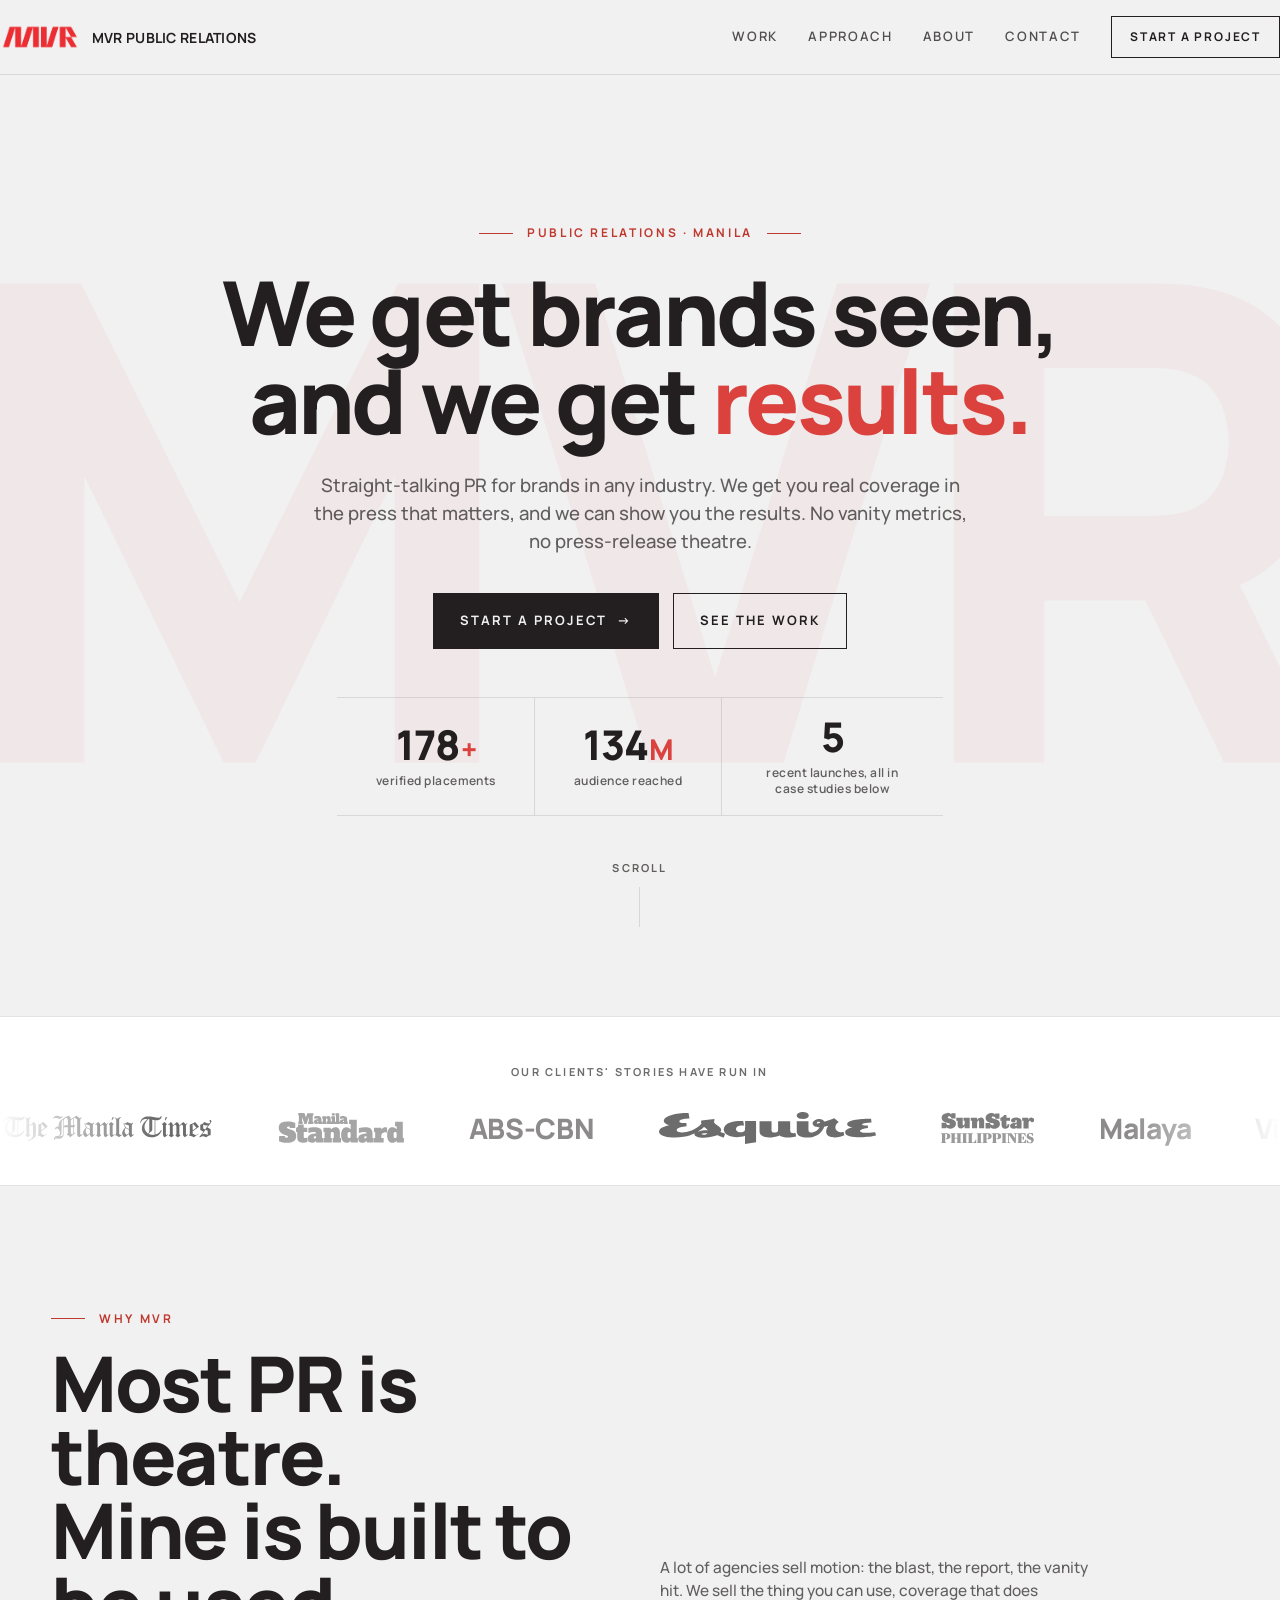
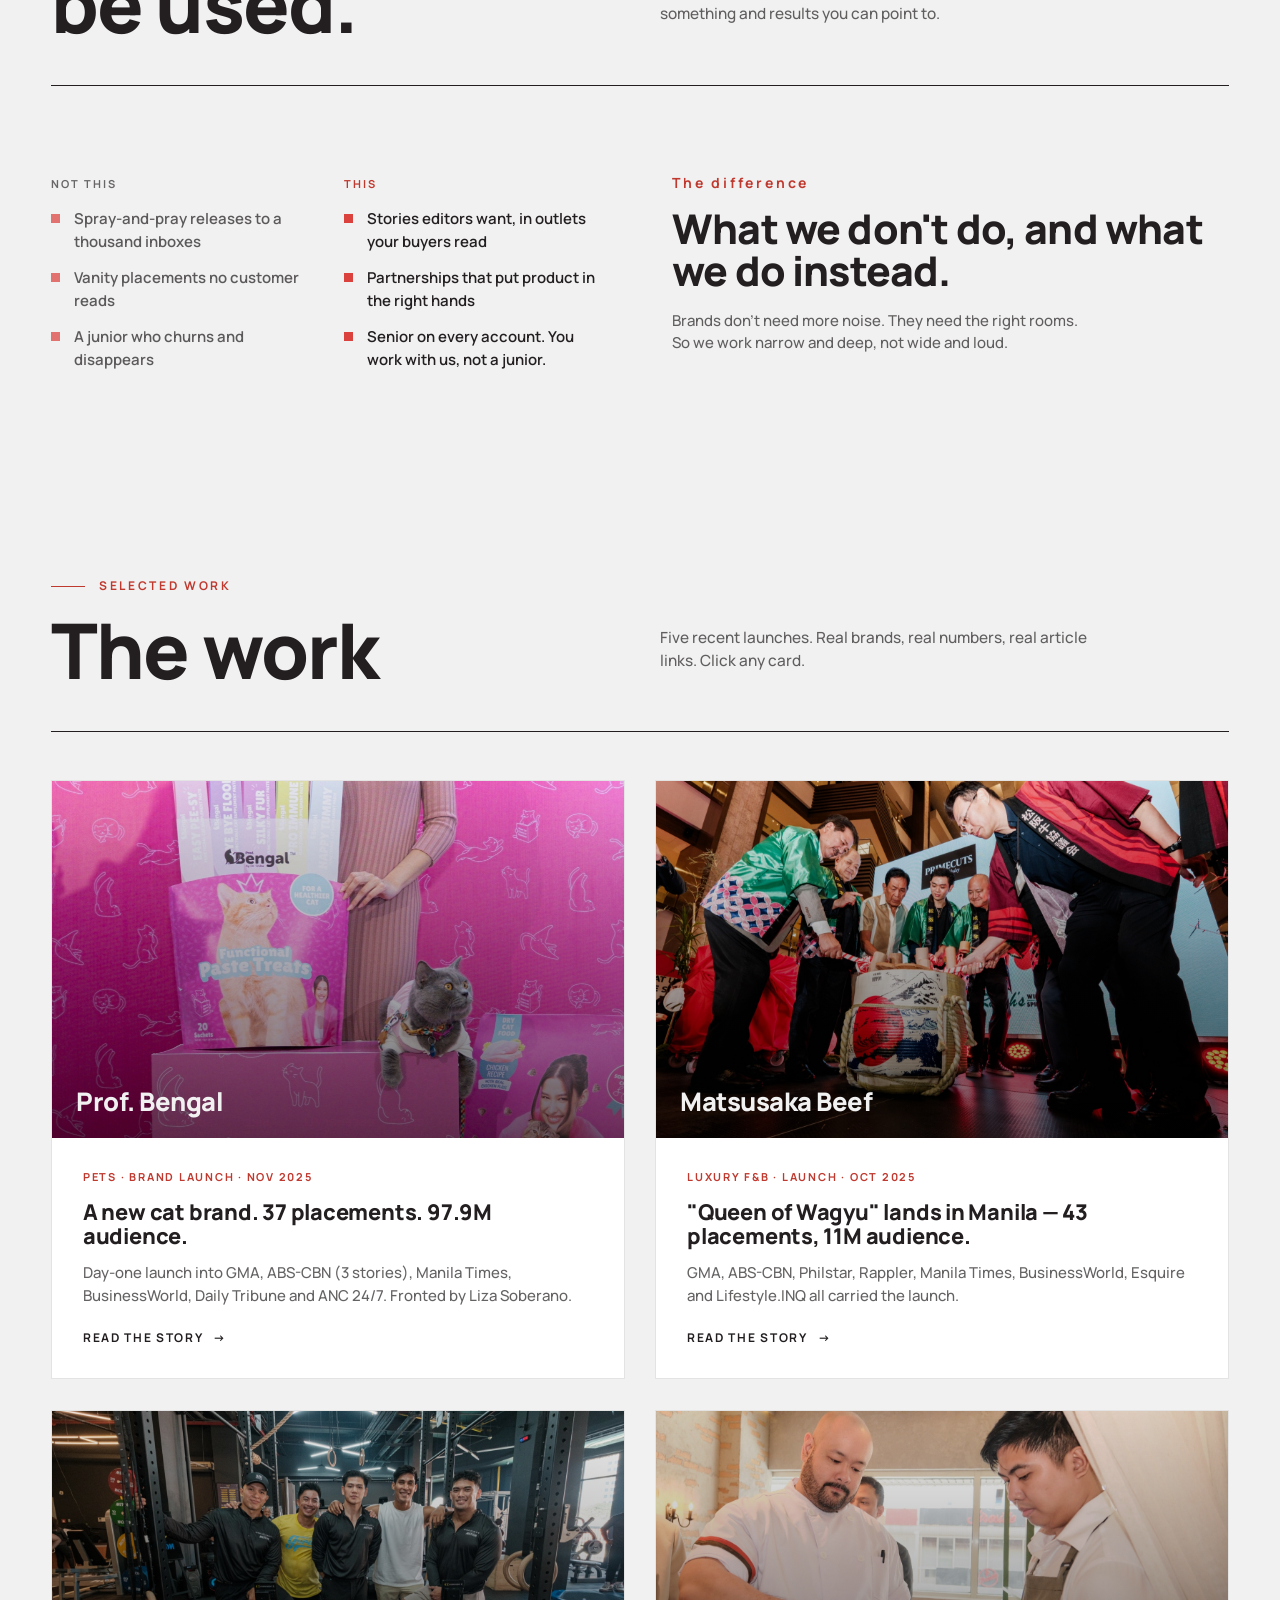
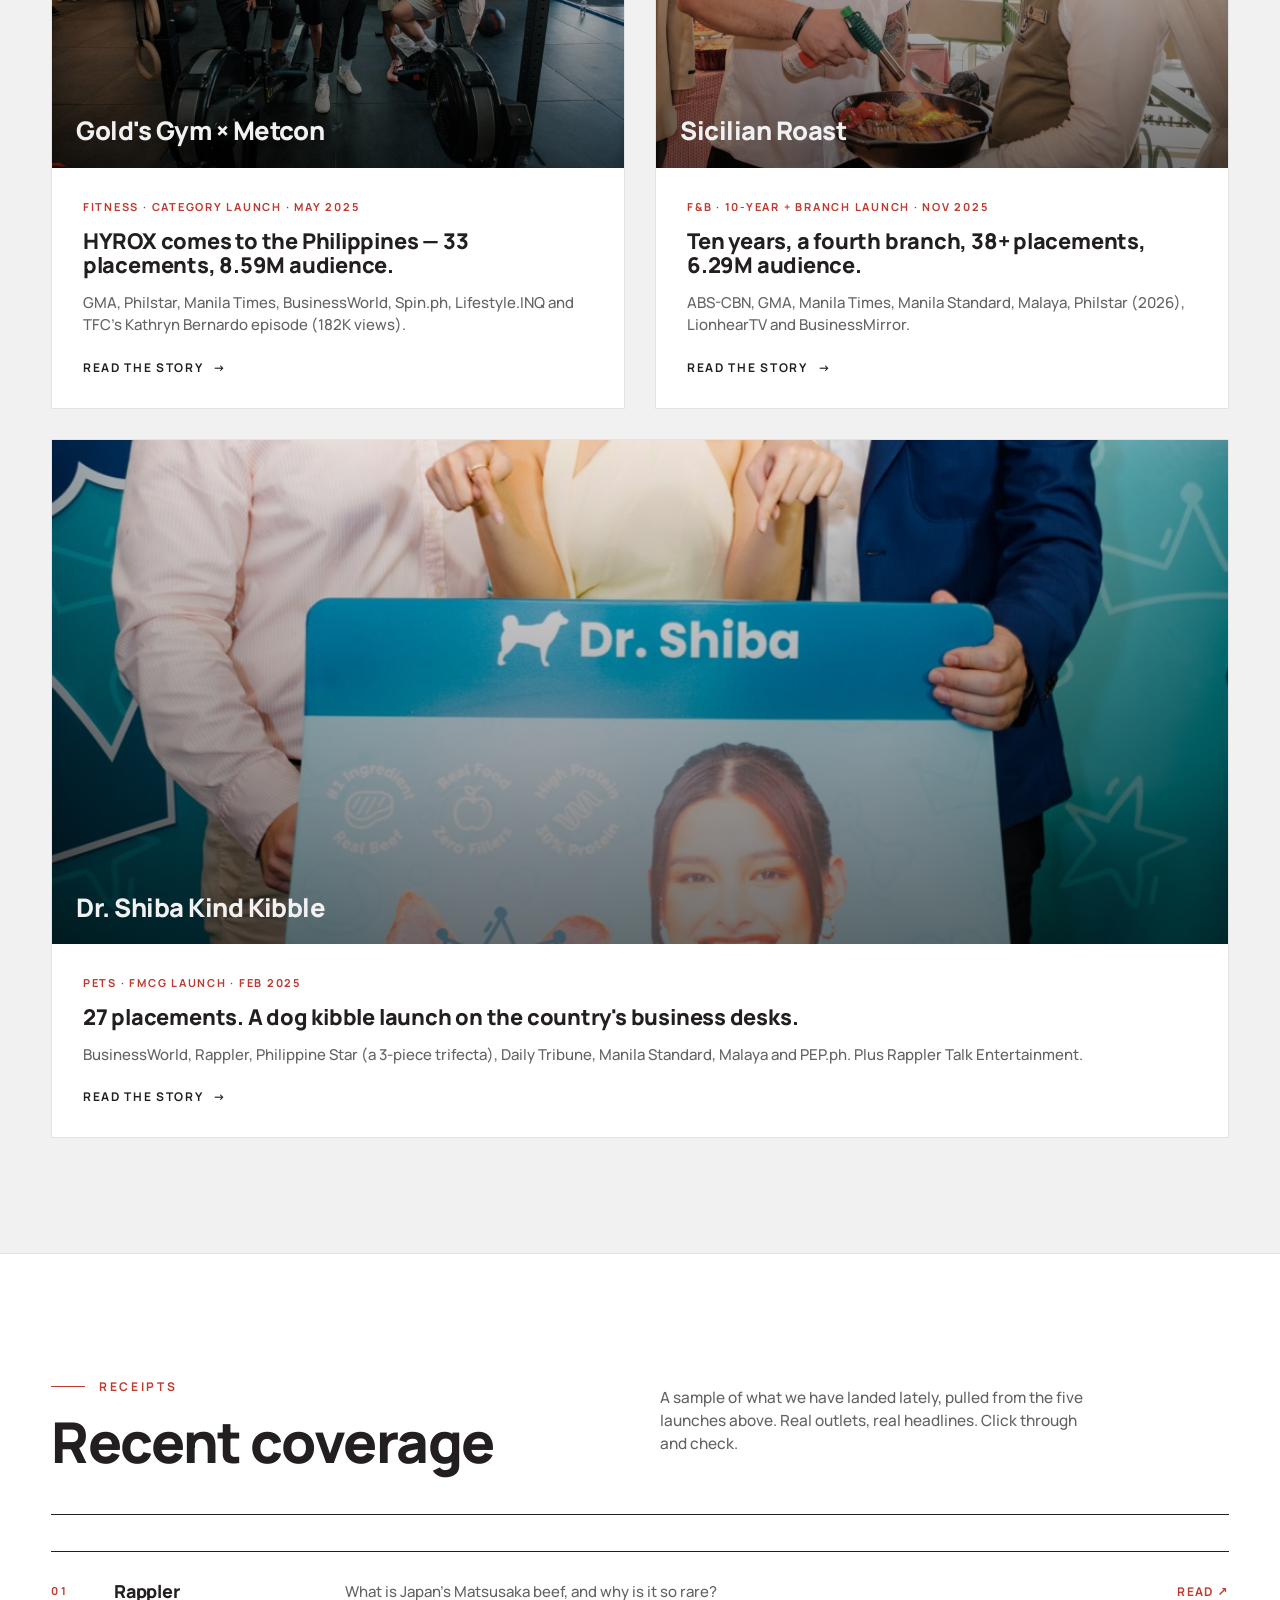
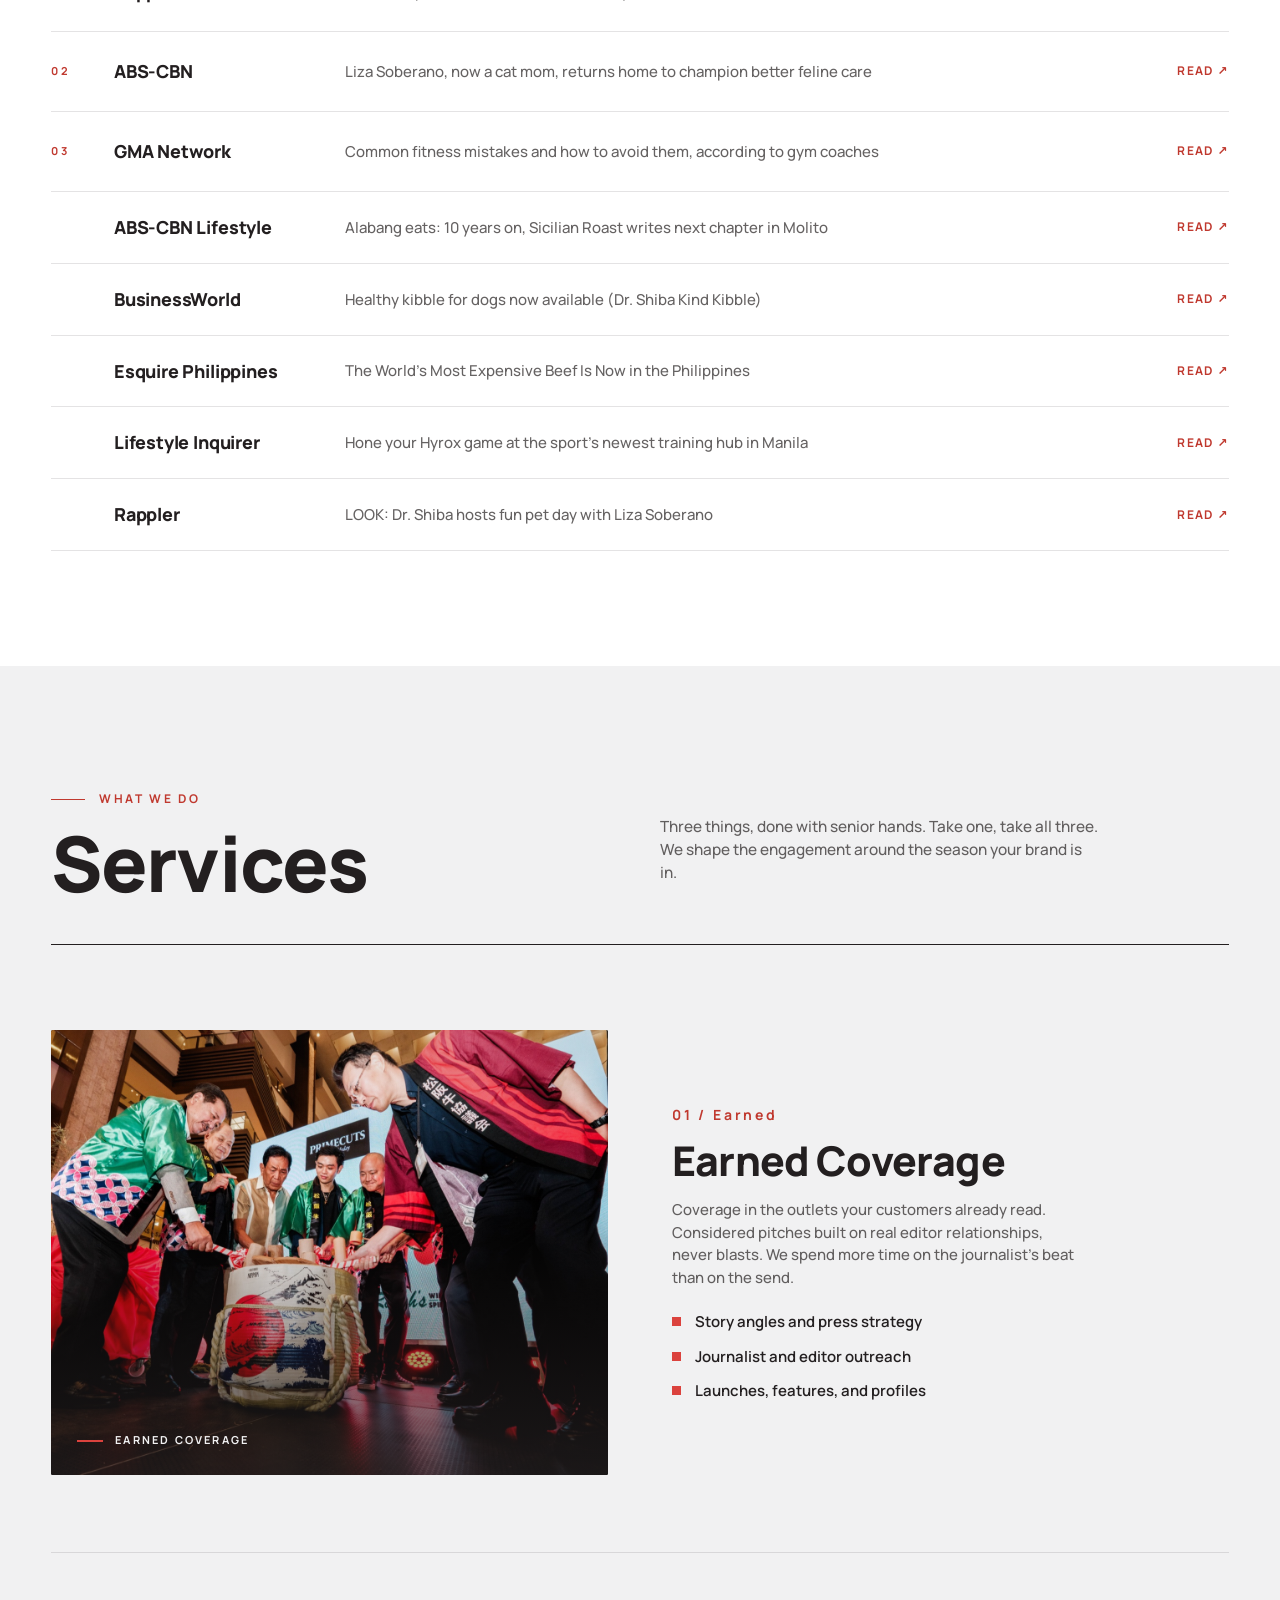
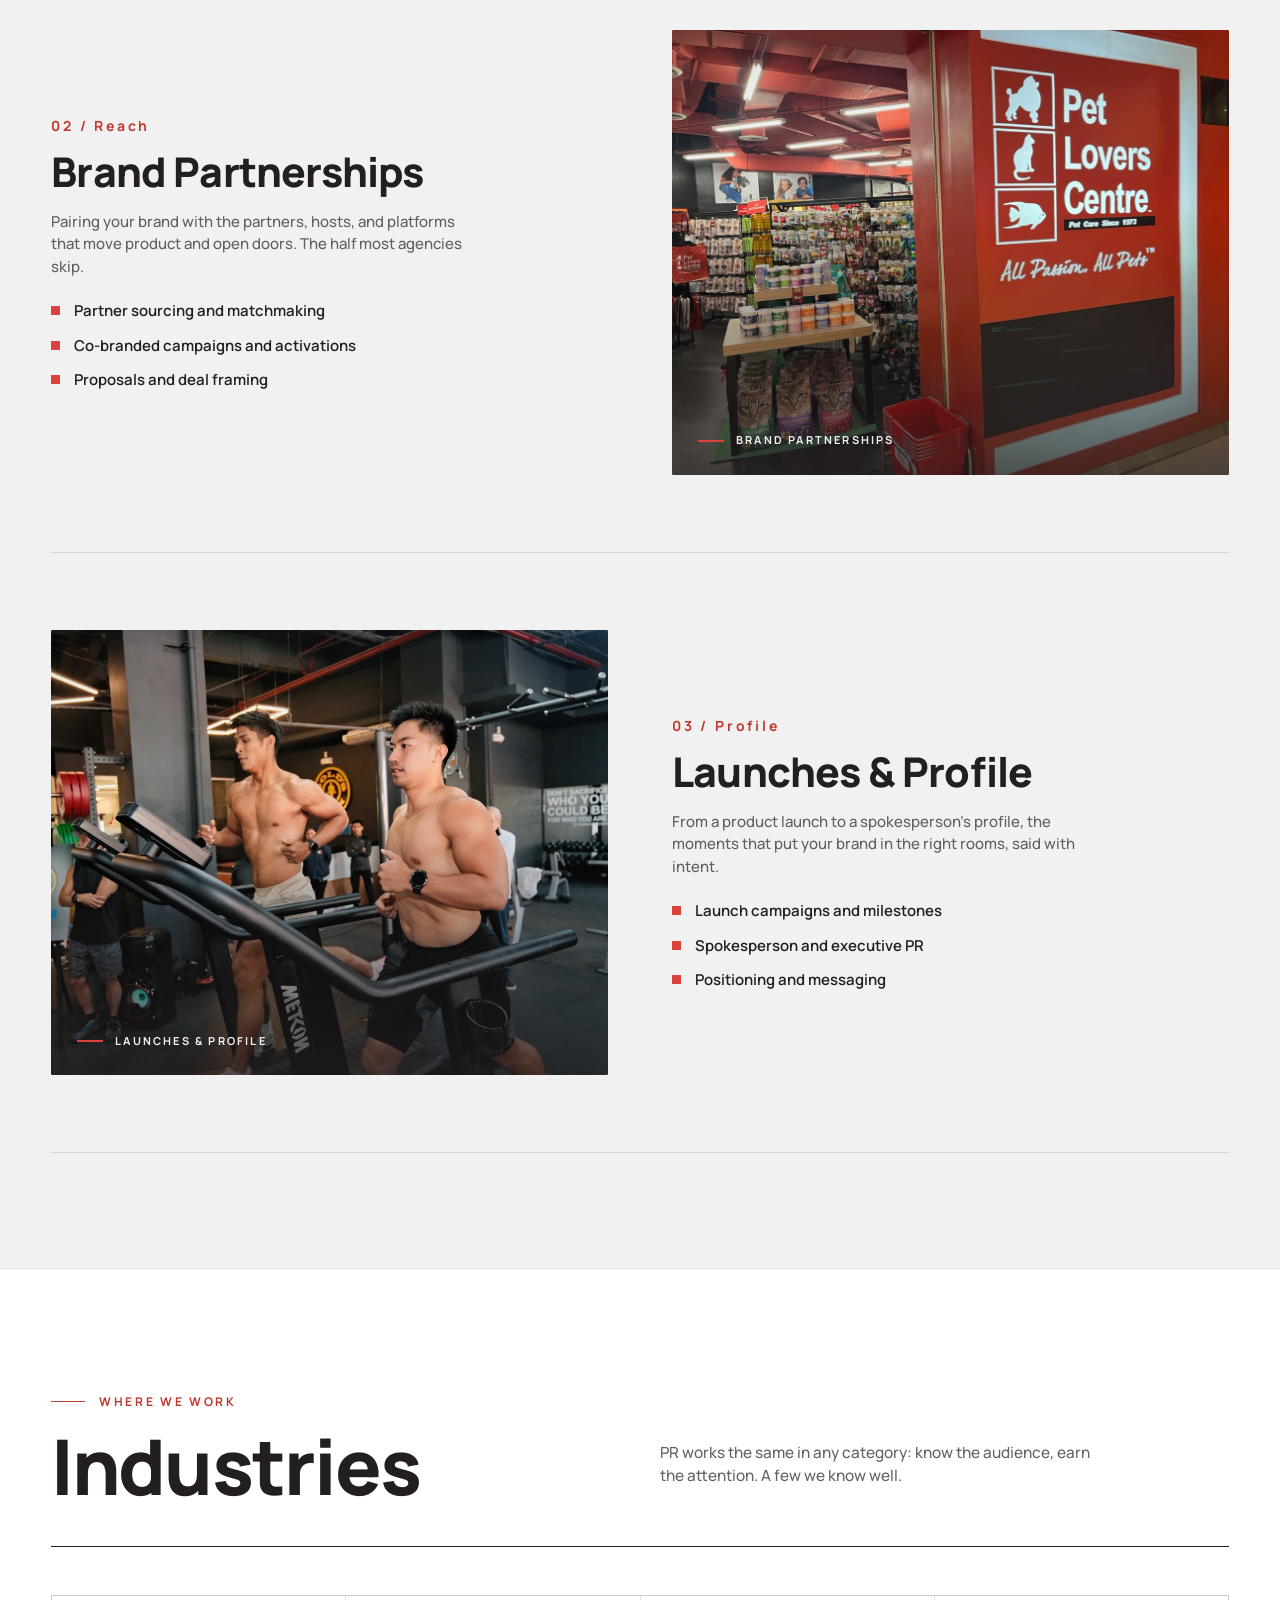
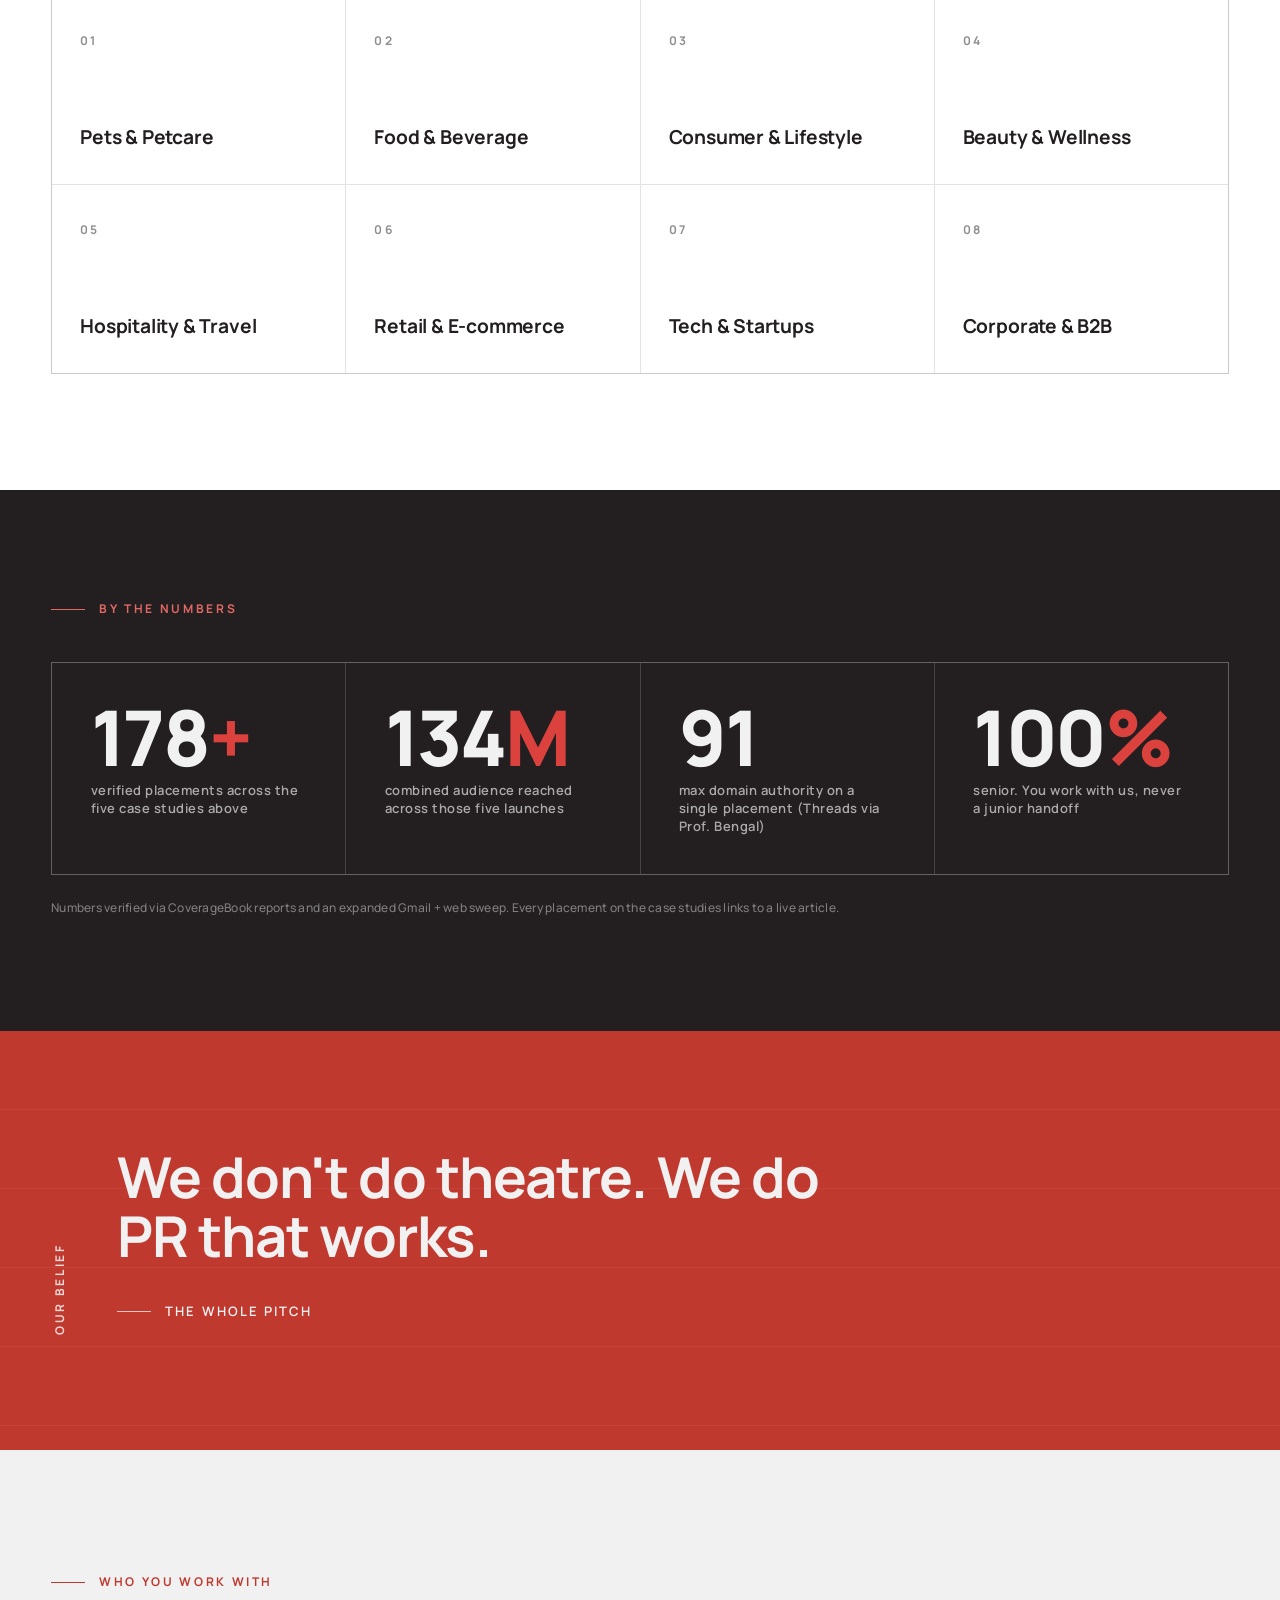
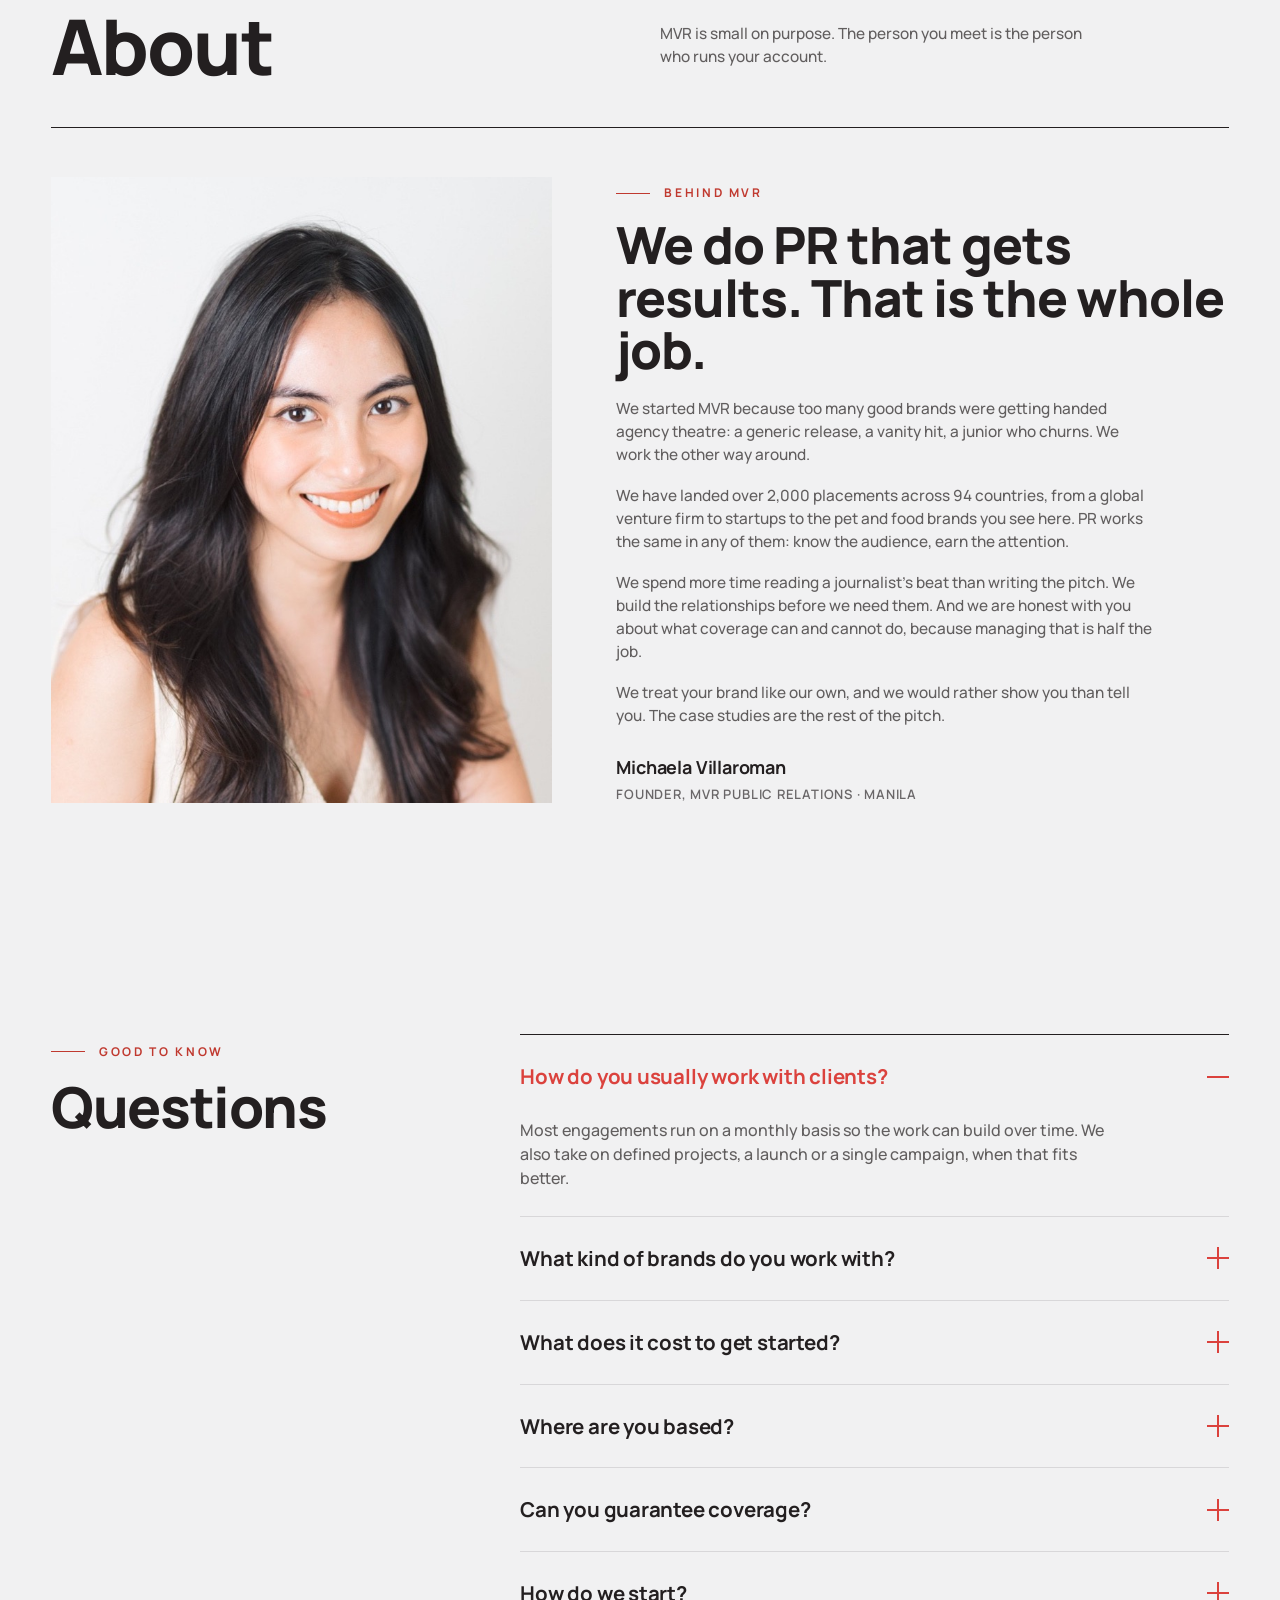
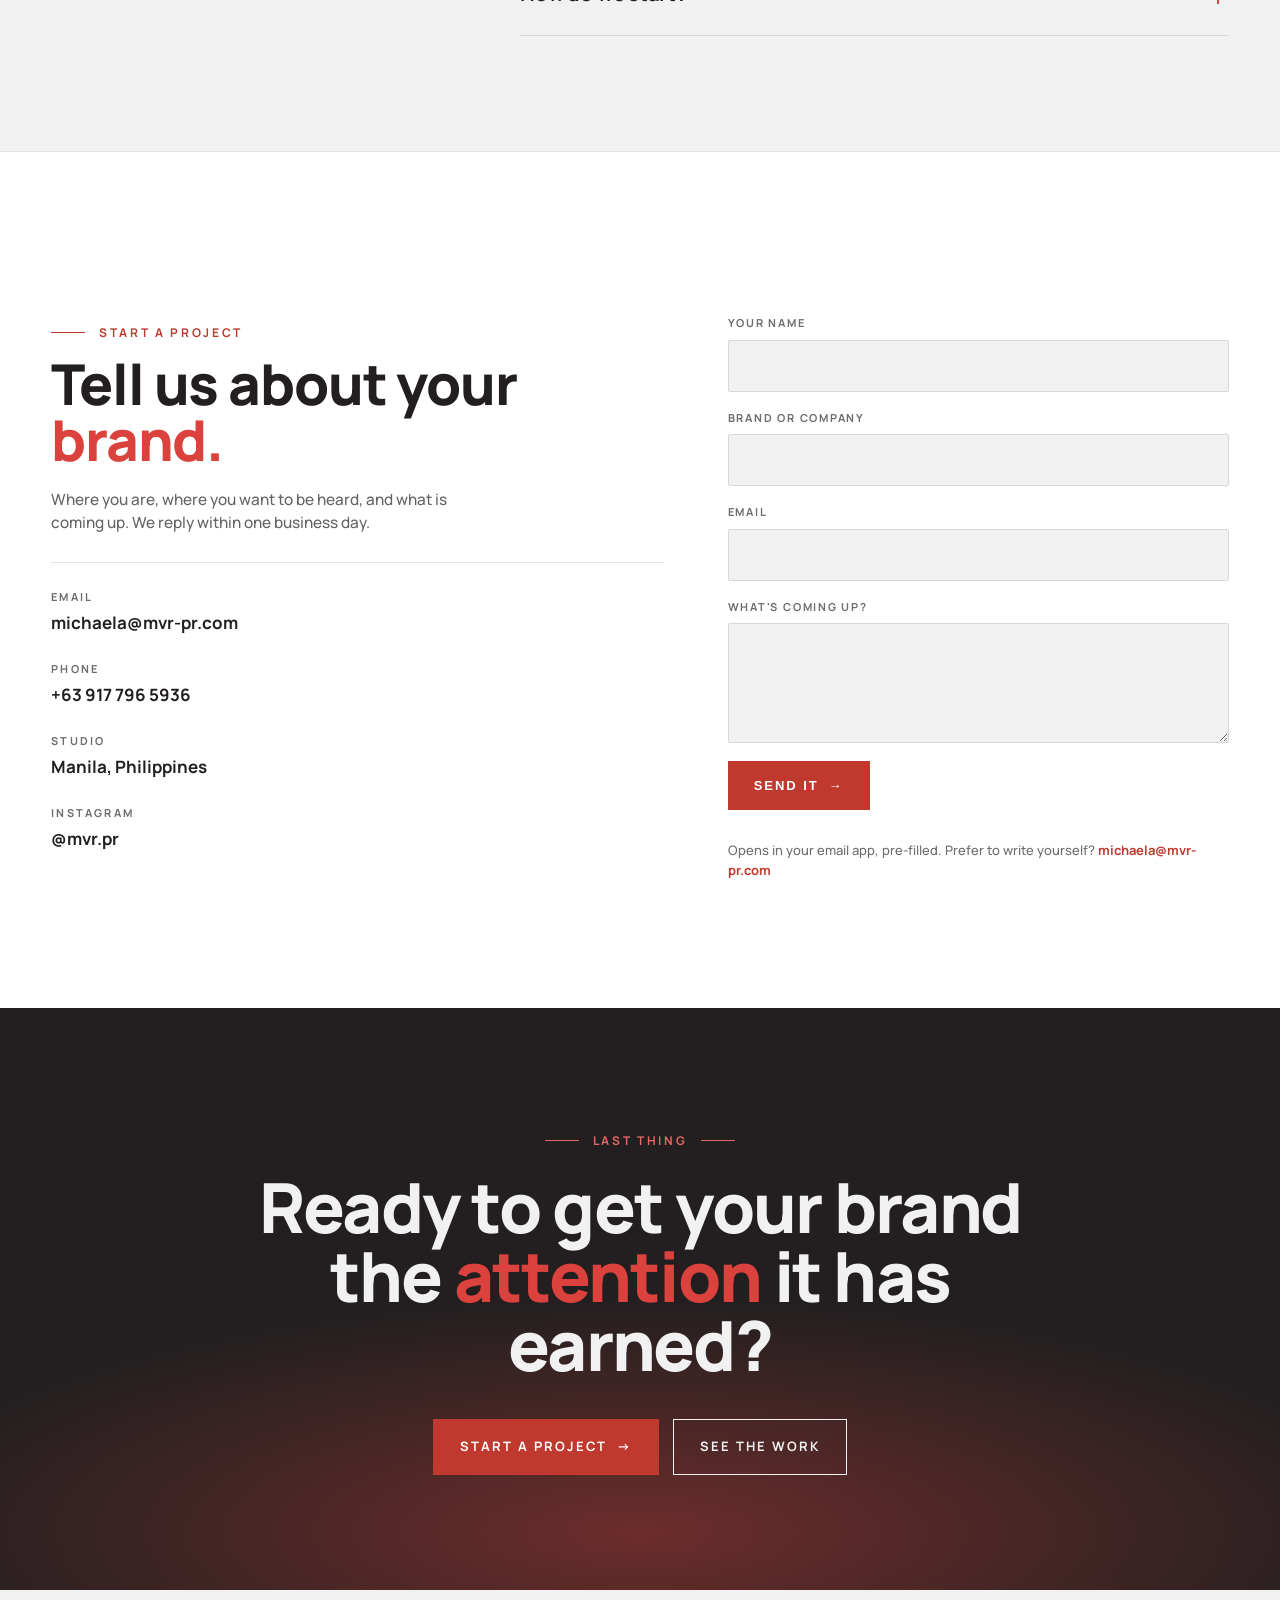
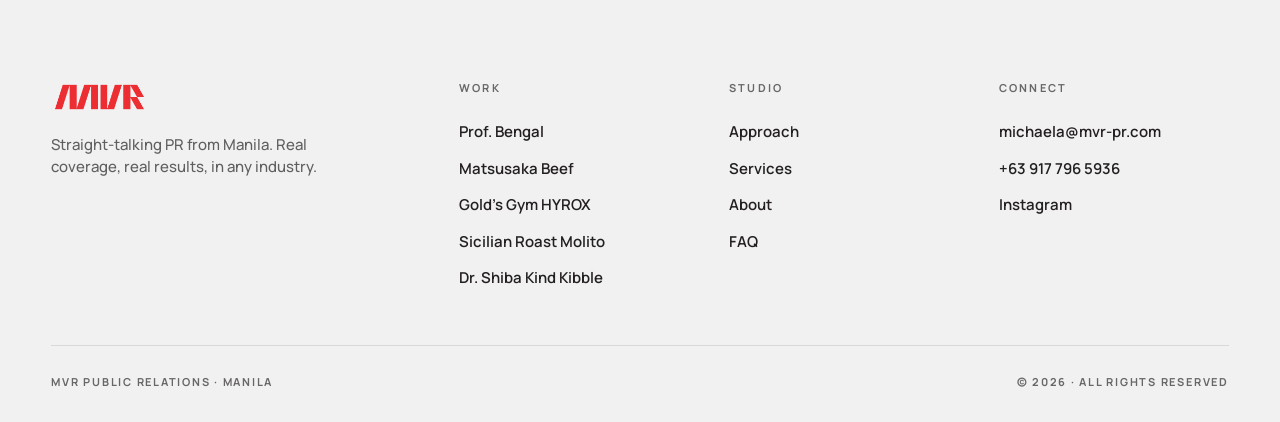
==== commit 31cb1fc1: "Polish: tightened hero proof strip, copy refinements, design pass Adds hero-proof stat strip (178+ p" ====
--- a/index.html
+++ b/index.html
@@ -323,8 +323,7 @@
             </ul>
           </div>
           <div class="srow-visual">
-            <span class="ghost-num">01</span>
-            <img class="vicon" src="assets/mvr-icon-ivory.png" alt="" width="84" height="29" loading="lazy" decoding="async" />
+            <img class="srow-photo" src="assets/work/matsusaka-barrel.jpg" alt="Executives break a sake barrel in a kagami biraki ceremony at a launch event we ran" loading="lazy" decoding="async" />
             <span class="vlabel">Earned coverage</span>
           </div>
         </div>
@@ -341,8 +340,7 @@
             </ul>
           </div>
           <div class="srow-visual">
-            <span class="ghost-num">02</span>
-            <img class="vicon" src="assets/mvr-icon-ivory.png" alt="" width="84" height="29" loading="lazy" decoding="async" />
+            <img class="srow-photo" src="assets/work/shiba-plc.jpg" alt="A retail partnership rollout at Pet Lovers Centre" loading="lazy" decoding="async" />
             <span class="vlabel">Brand partnerships</span>
           </div>
         </div>
@@ -359,8 +357,7 @@
             </ul>
           </div>
           <div class="srow-visual">
-            <span class="ghost-num">03</span>
-            <img class="vicon" src="assets/mvr-icon-ivory.png" alt="" width="84" height="29" loading="lazy" decoding="async" />
+            <img class="srow-photo" src="assets/work/hyrox-action.jpg" alt="Athletes mid-workout at the Gold's Gym HYROX category launch we publicised" loading="lazy" decoding="async" />
             <span class="vlabel">Launches &amp; profile</span>
           </div>
         </div>
@@ -432,13 +429,13 @@
             <img src="assets/michaela.jpg" alt="Michaela Villaroman, founder of MVR Public Relations" width="720" height="900" loading="lazy" decoding="async" />
           </div>
           <div class="about-text reveal d1">
-            <span class="eyebrow">Hi, I'm Michaela.</span>
+            <span class="eyebrow">Behind MVR</span>
             <h2>We do PR that gets results. That is the whole job.</h2>
             <p>We started MVR because too many good brands were getting handed agency theatre: a generic release, a vanity hit, a junior who churns. We work the other way around.</p>
             <p>We have landed over 2,000 placements across 94 countries, from a global venture firm to startups to the pet and food brands you see here. PR works the same in any of them: know the audience, earn the attention.</p>
             <p>We spend more time reading a journalist's beat than writing the pitch. We build the relationships before we need them. And we are honest with you about what coverage can and cannot do, because managing that is half the job.</p>
             <p>We treat your brand like our own, and we would rather show you than tell you. The case studies are the rest of the pitch.</p>
-            <div class="sig">Michaela Villaroman<span>MVR Public Relations &middot; Manila</span></div>
+            <div class="sig">Michaela Villaroman<span>Founder, MVR Public Relations &middot; Manila</span></div>
           </div>
         </div>
       </div>
--- a/styles.css
+++ b/styles.css
@@ -166,14 +166,15 @@
 .srow-list{list-style:none;padding:0;margin:0;display:flex;flex-direction:column;gap:12px}
 .srow-list li{display:flex;gap:14px;align-items:flex-start;font-size:15px;font-weight:600}
 .srow-list li::before{content:"";flex:none;width:9px;height:9px;margin-top:6px;background:var(--red)}
-.srow-visual{aspect-ratio:5/4;border-radius:2px;position:relative;overflow:hidden;display:flex;align-items:center;justify-content:center;min-height:240px}
-.srow:nth-child(odd) .srow-visual{background:var(--red);color:var(--ivory)}
-.srow:nth-child(even) .srow-visual{background:var(--ink);color:var(--ivory)}
+.srow-visual{aspect-ratio:5/4;border-radius:2px;position:relative;overflow:hidden;display:flex;align-items:flex-end;min-height:240px;background:var(--ink)}
 .srow:nth-child(even){direction:rtl}
 .srow:nth-child(even) > *{direction:ltr}
-.srow-visual .ghost-num{font-size:clamp(120px,17vw,260px);font-weight:800;letter-spacing:-.05em;line-height:.8;opacity:.16}
-.srow-visual .vlabel{position:absolute;left:24px;bottom:22px;font-size:11px;font-weight:700;letter-spacing:.2em;text-transform:uppercase;opacity:.85}
-.srow-visual .vicon{position:absolute;right:24px;top:22px;height:30px;width:auto;opacity:.9}
+.srow-photo{position:absolute;inset:0;width:100%;height:100%;object-fit:cover;transition:transform .7s var(--ease)}
+.srow:hover .srow-photo{transform:scale(1.045)}
+.srow-visual::after{content:"";position:absolute;inset:0;background:linear-gradient(180deg,rgba(35,31,32,.12),rgba(35,31,32,0) 40%,rgba(35,31,32,.74));pointer-events:none}
+.srow-visual .vlabel{position:relative;z-index:2;margin:26px;font-size:11px;font-weight:700;letter-spacing:.2em;text-transform:uppercase;color:var(--ivory);display:flex;align-items:center;gap:12px}
+.srow-visual .vlabel::before{content:"";width:26px;height:2px;background:var(--red);flex:none}
+@media (prefers-reduced-motion:reduce){.srow:hover .srow-photo{transform:none}}
 @media (max-width:760px){.srow,.srow:nth-child(even){grid-template-columns:1fr;direction:ltr;gap:28px}.srow-visual{order:-1;aspect-ratio:16/10}}
 /* approach: "not this / this" columns */
 .do-dont{display:grid;grid-template-columns:1fr 1fr;gap:28px}
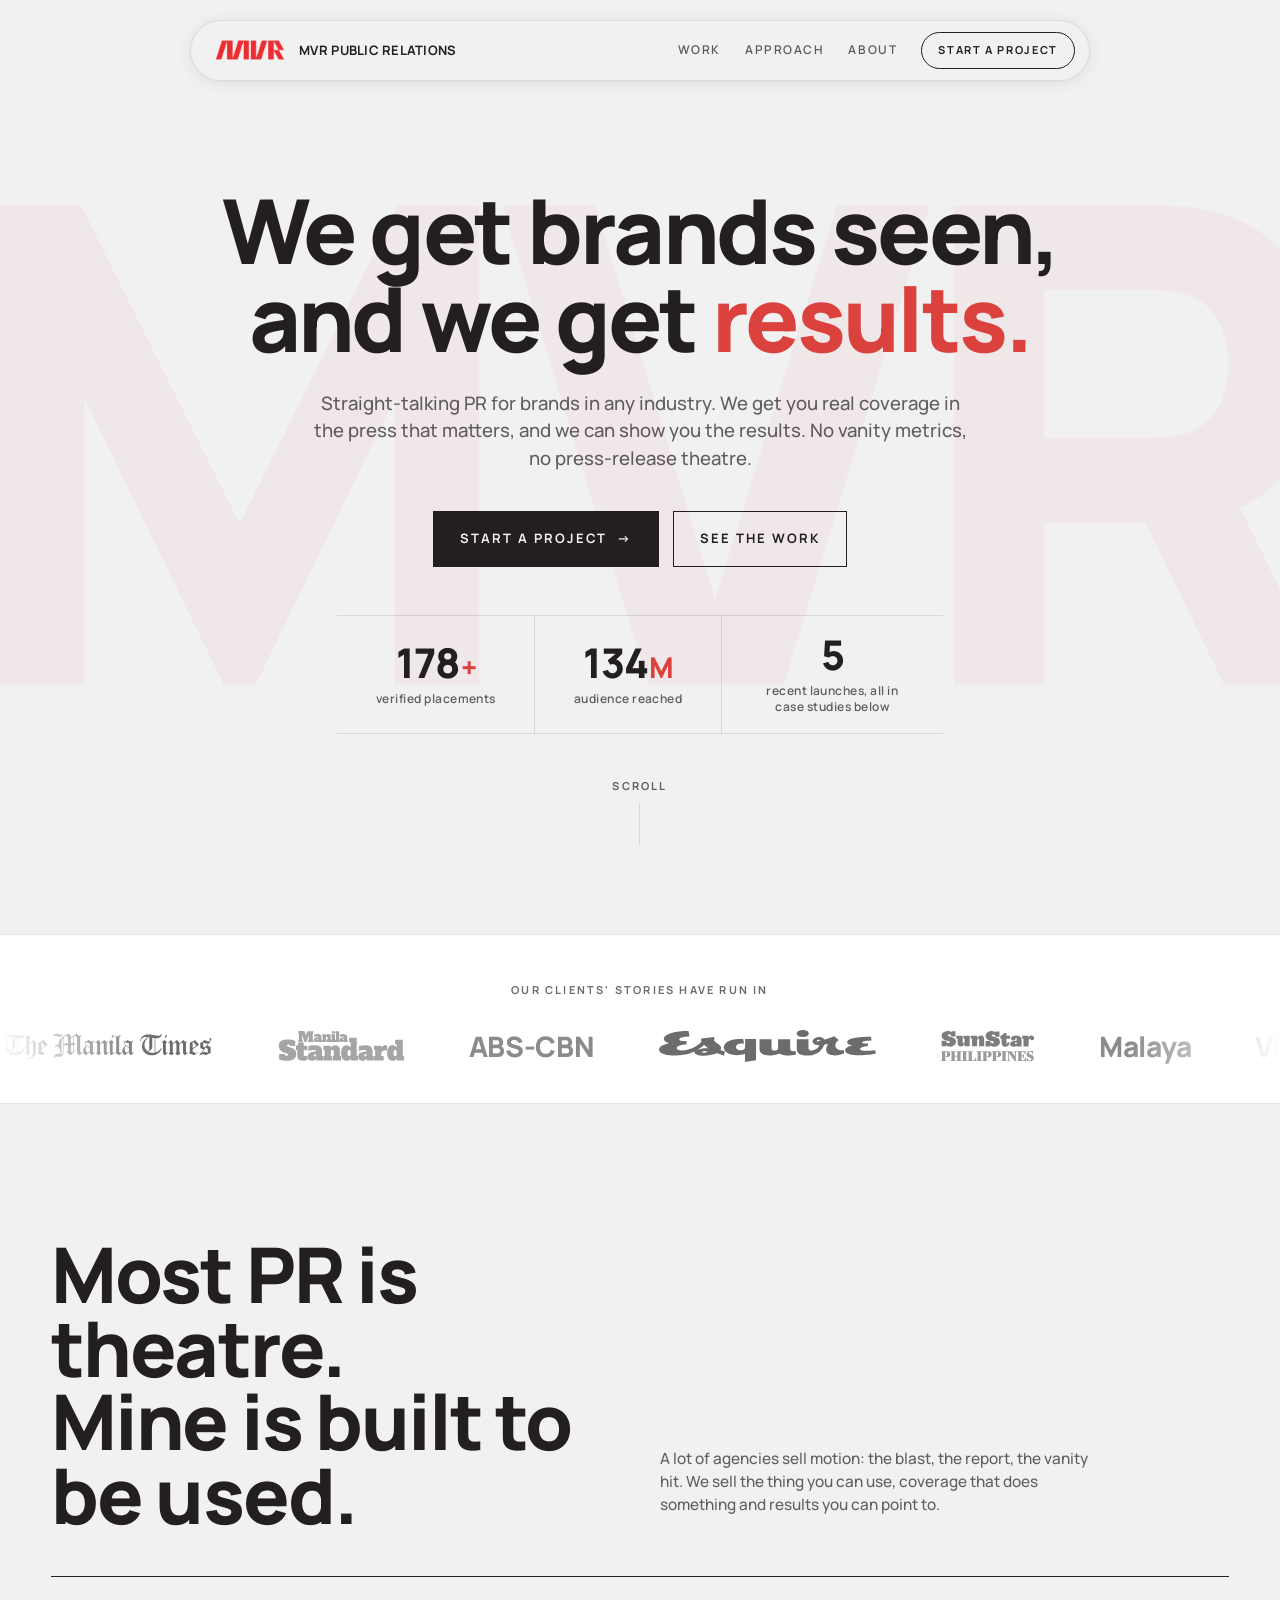
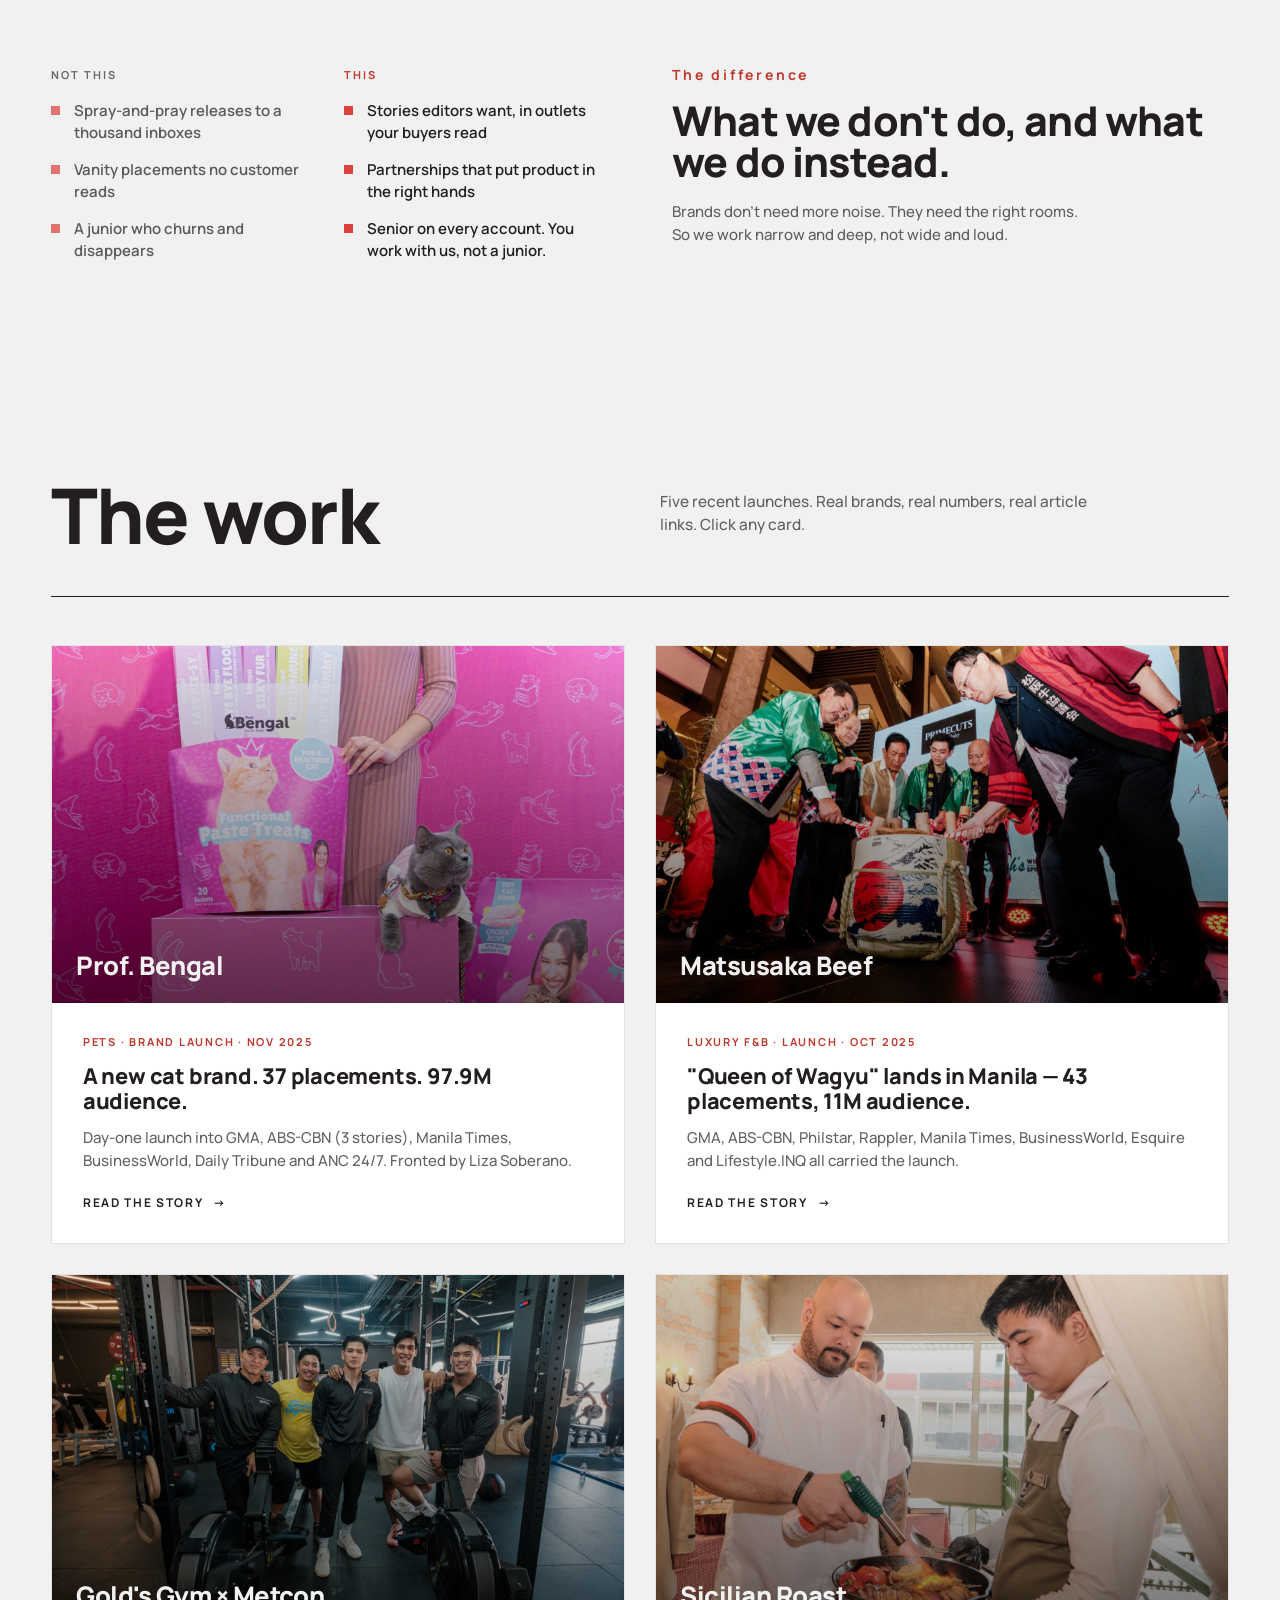
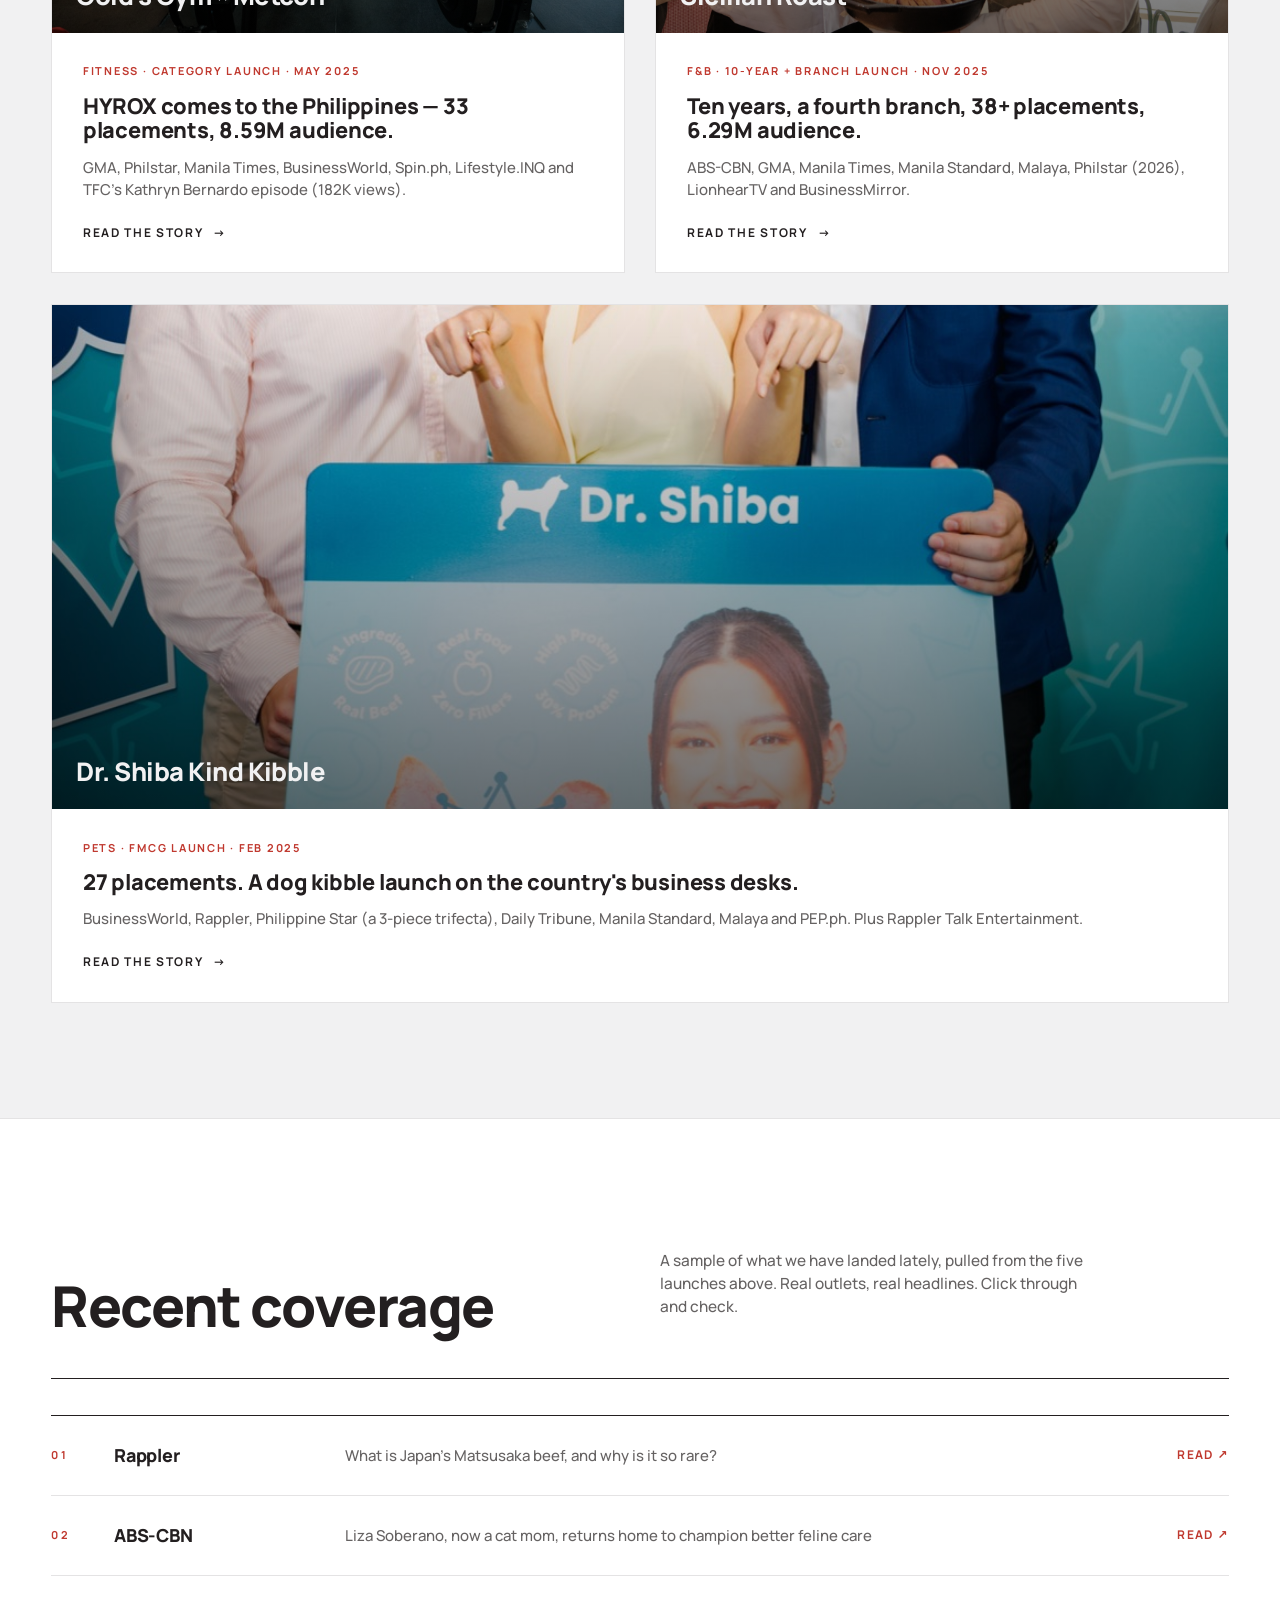
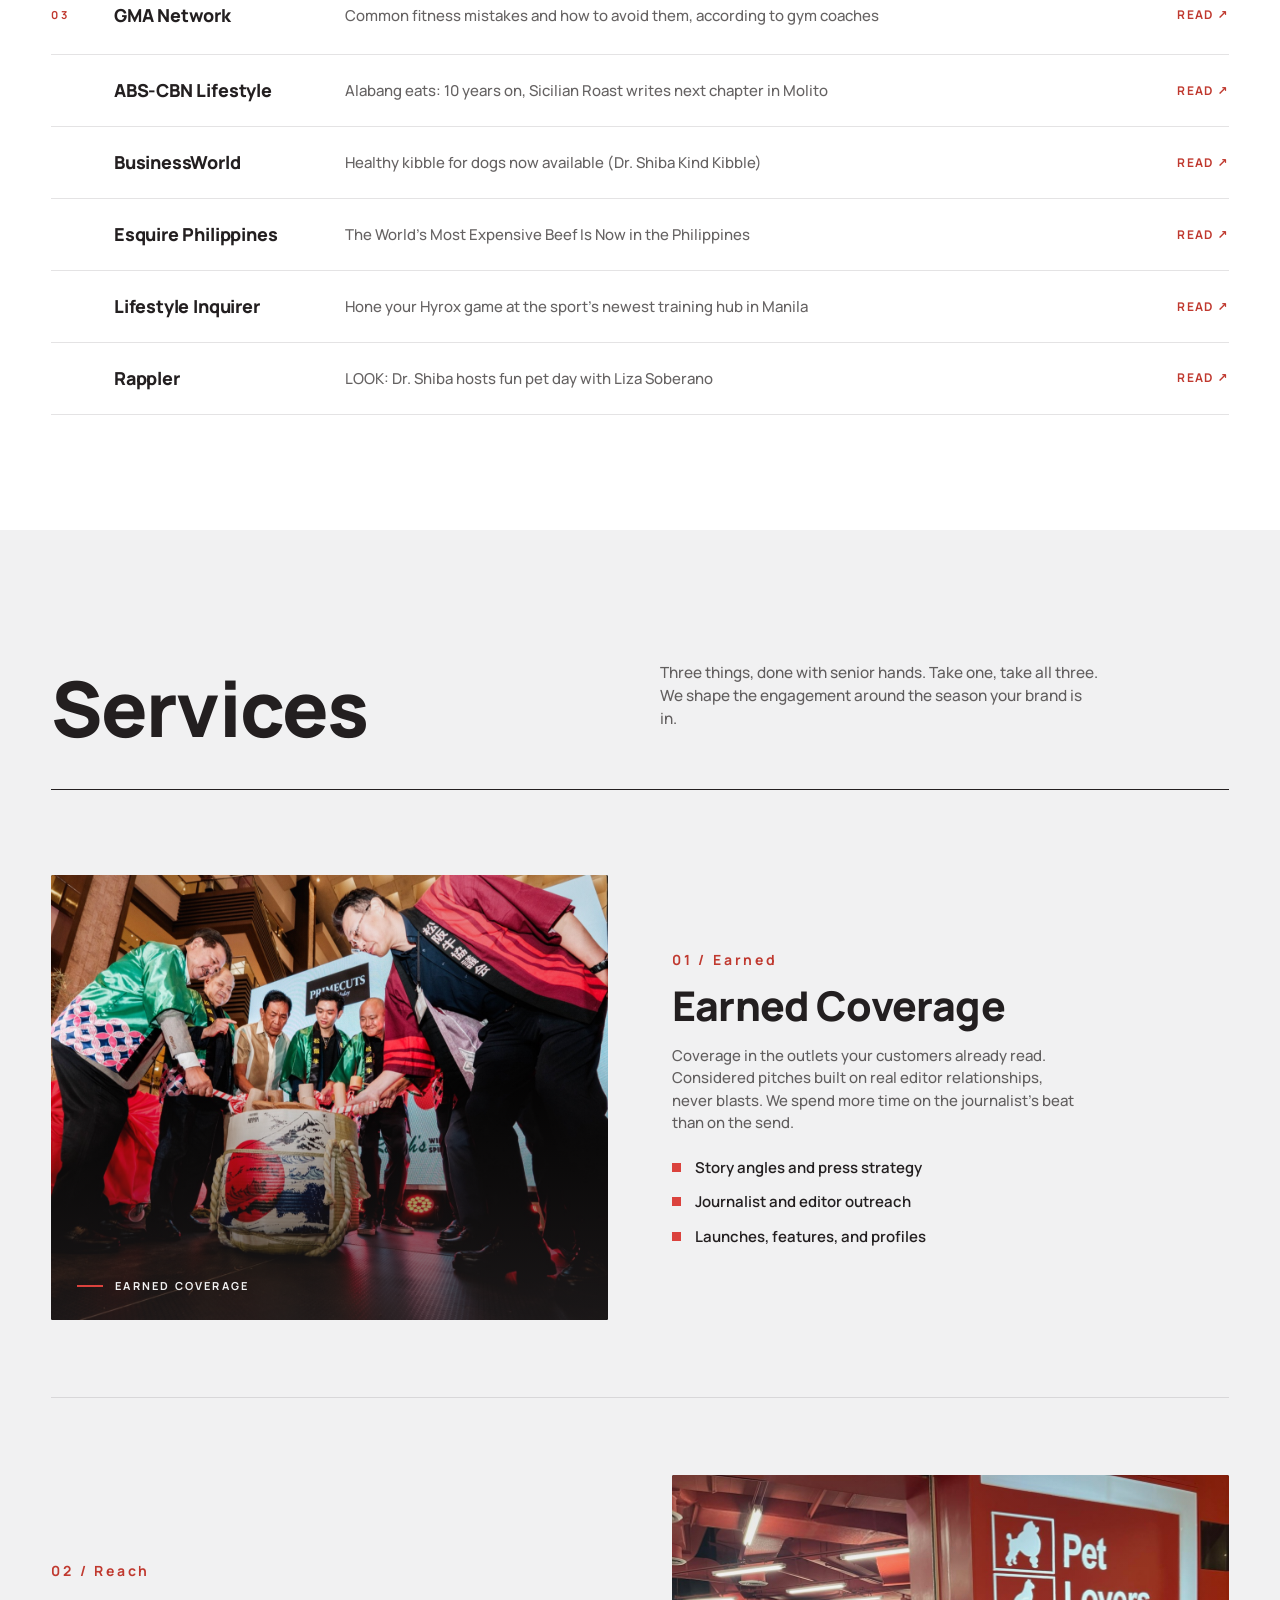
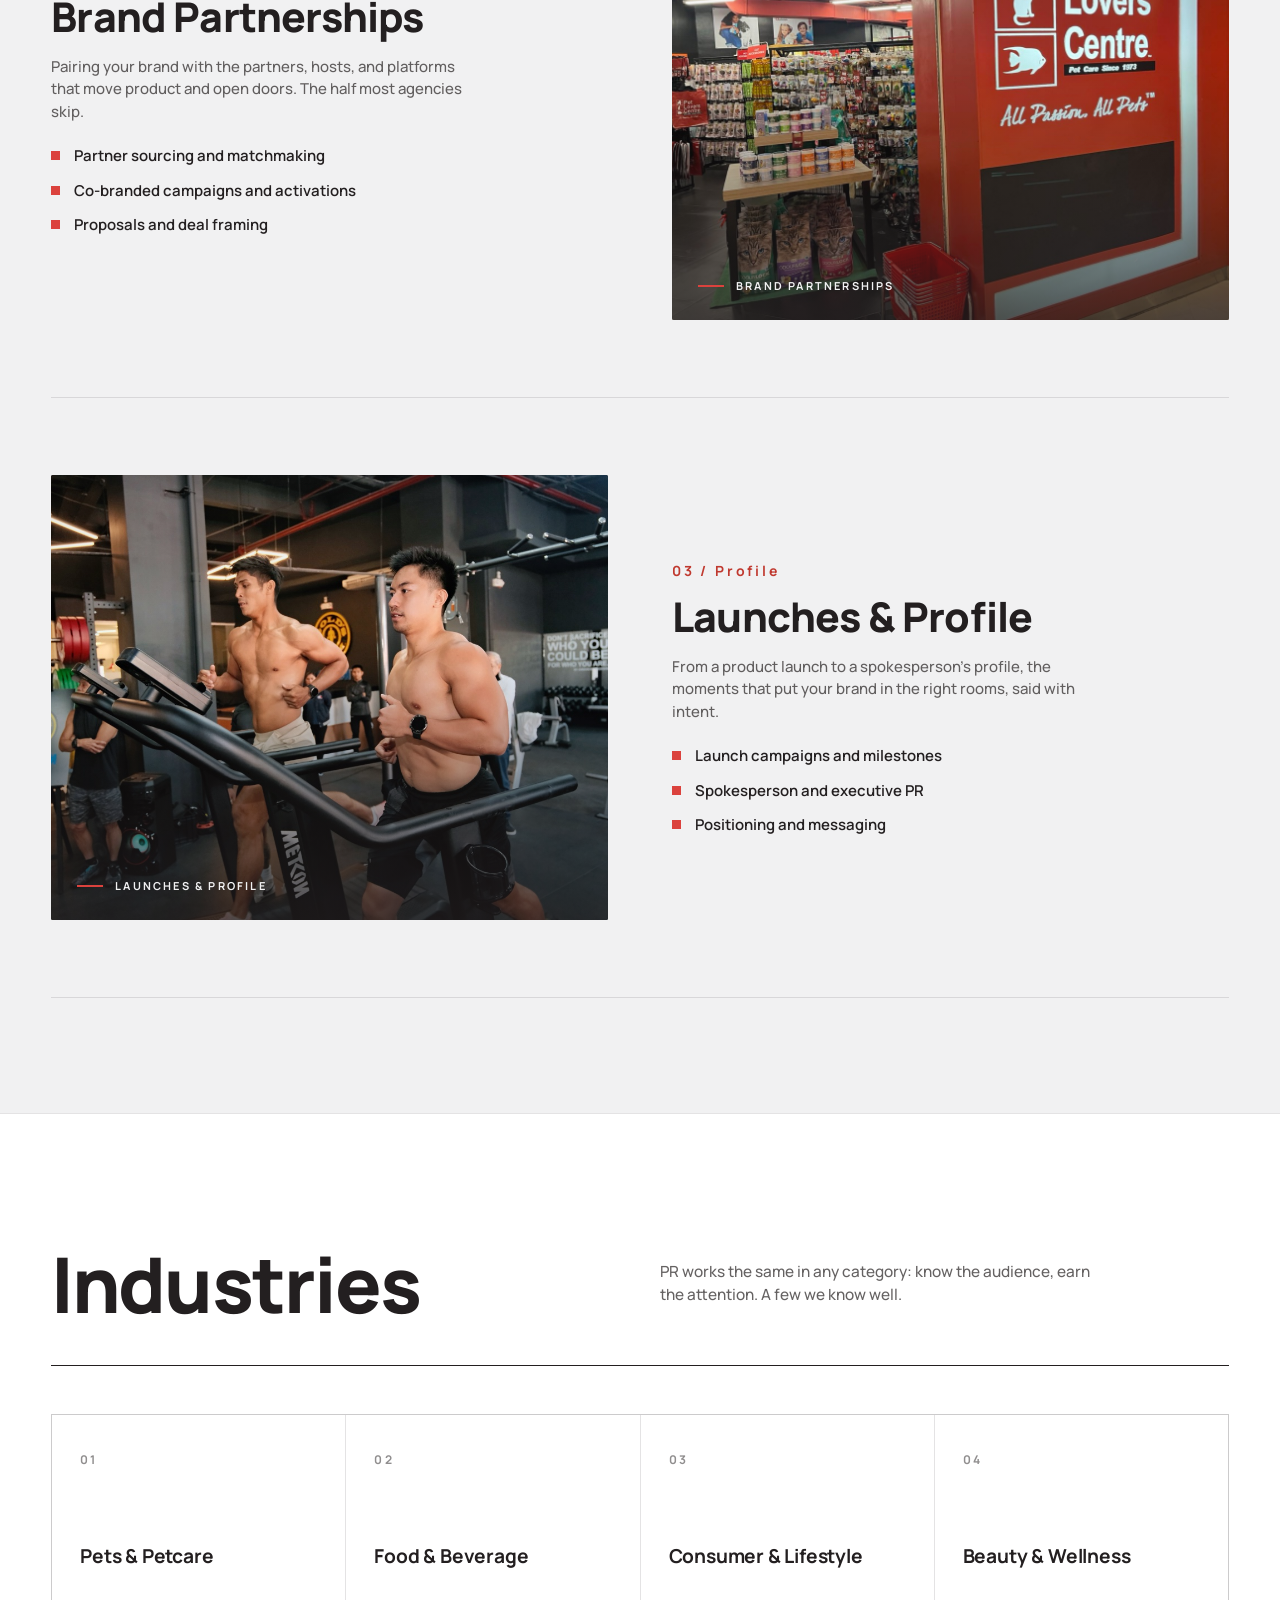
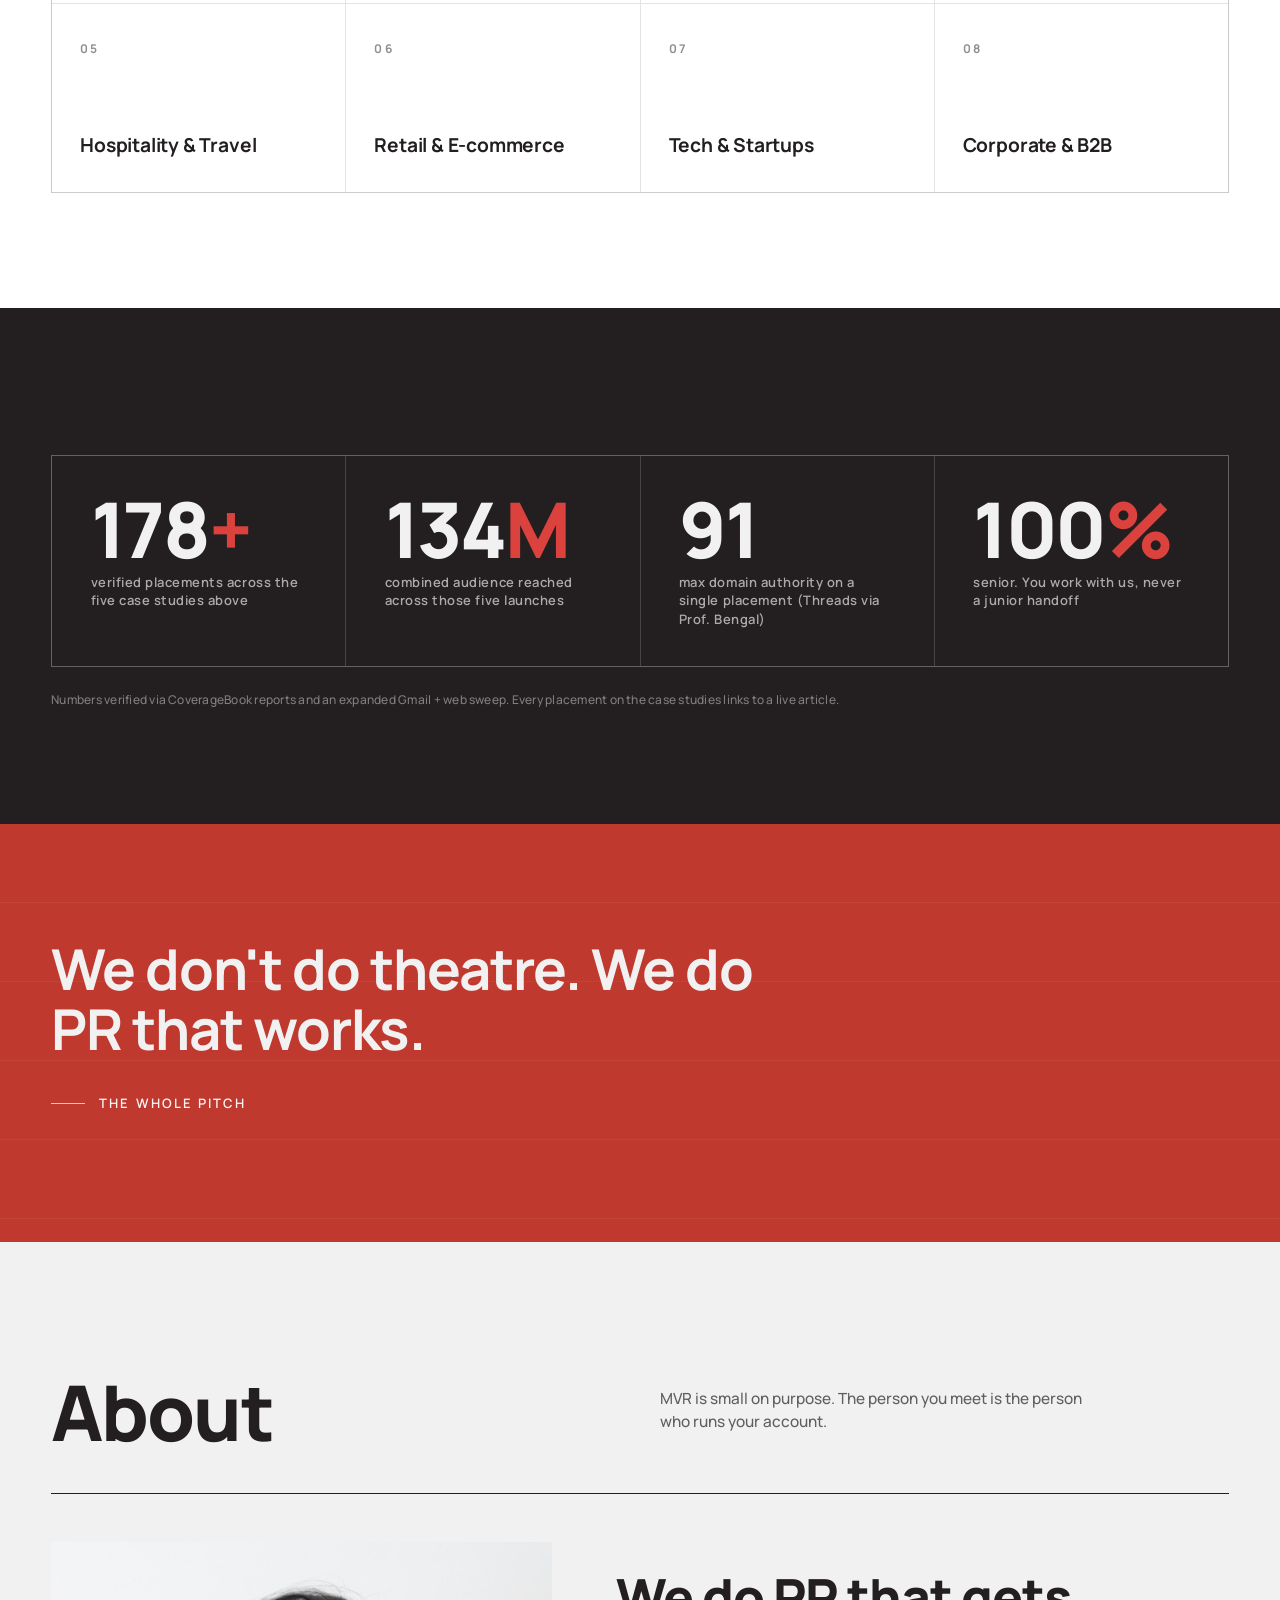
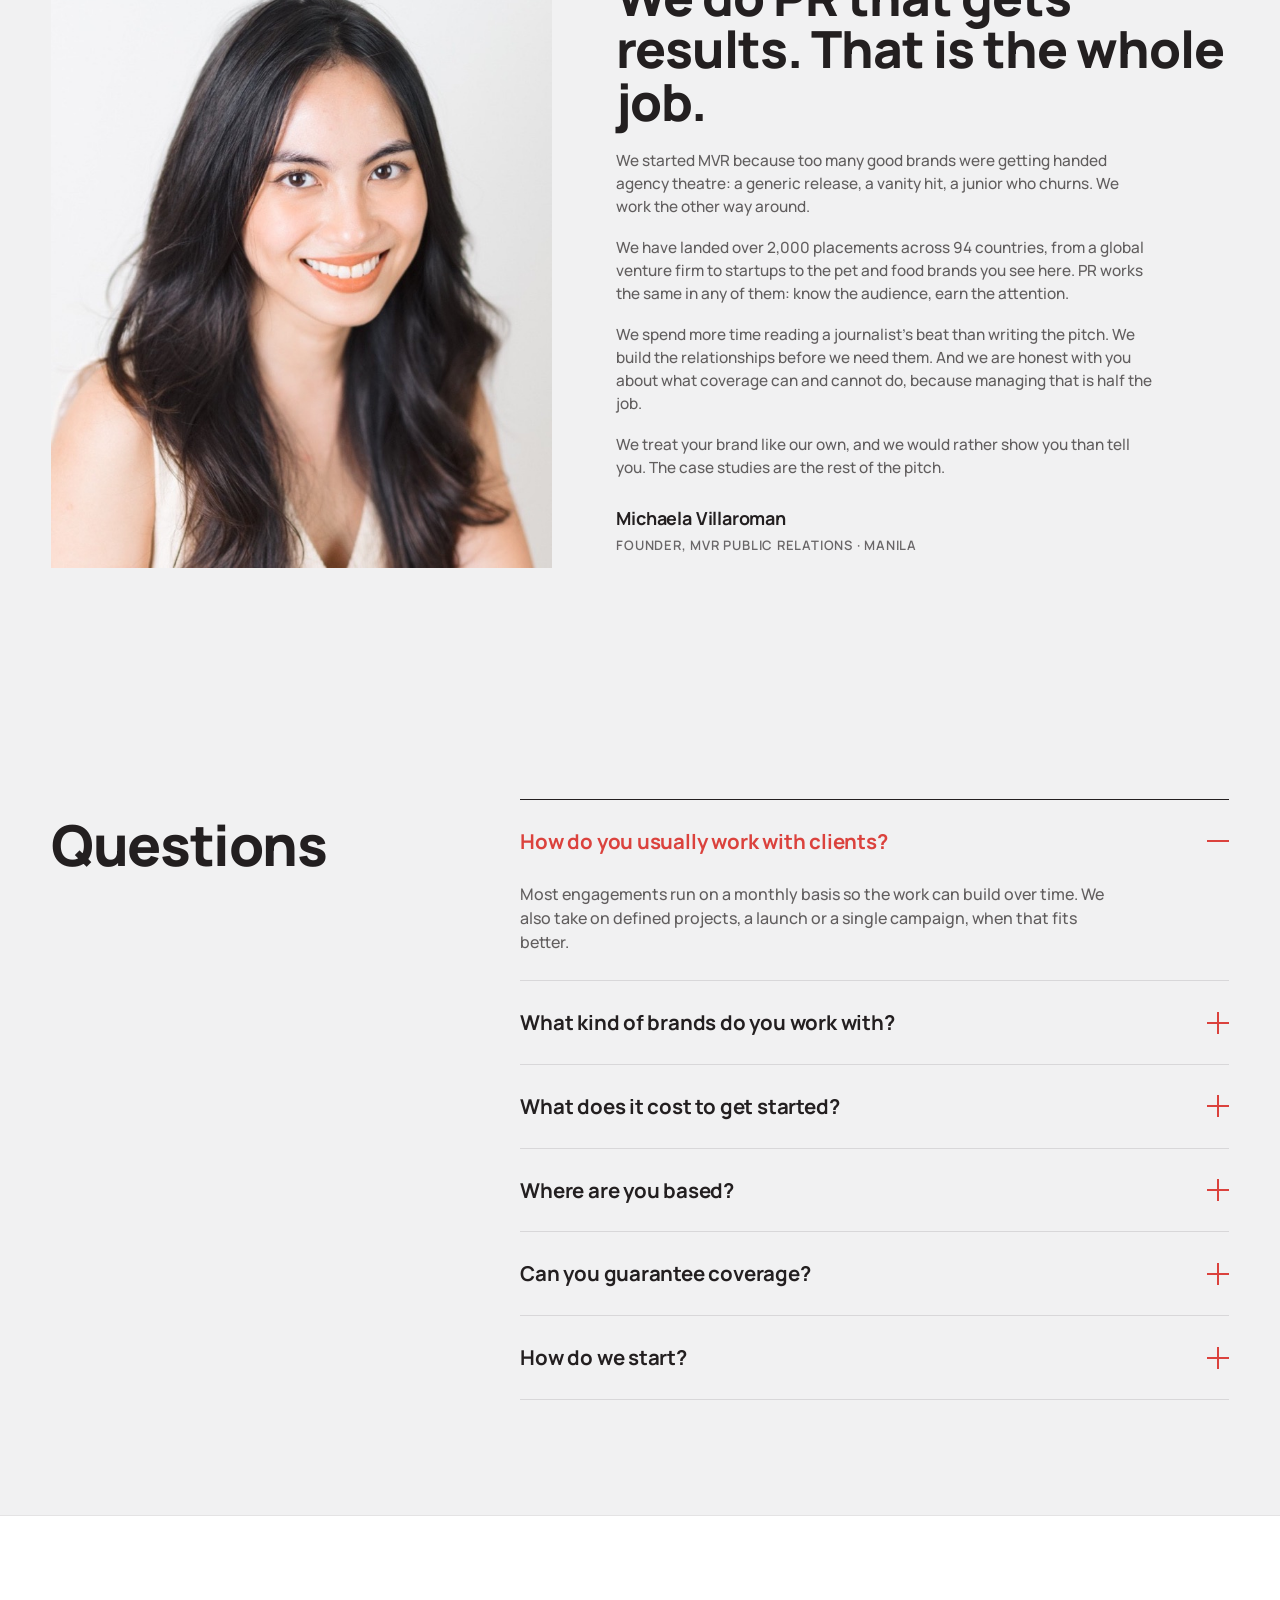
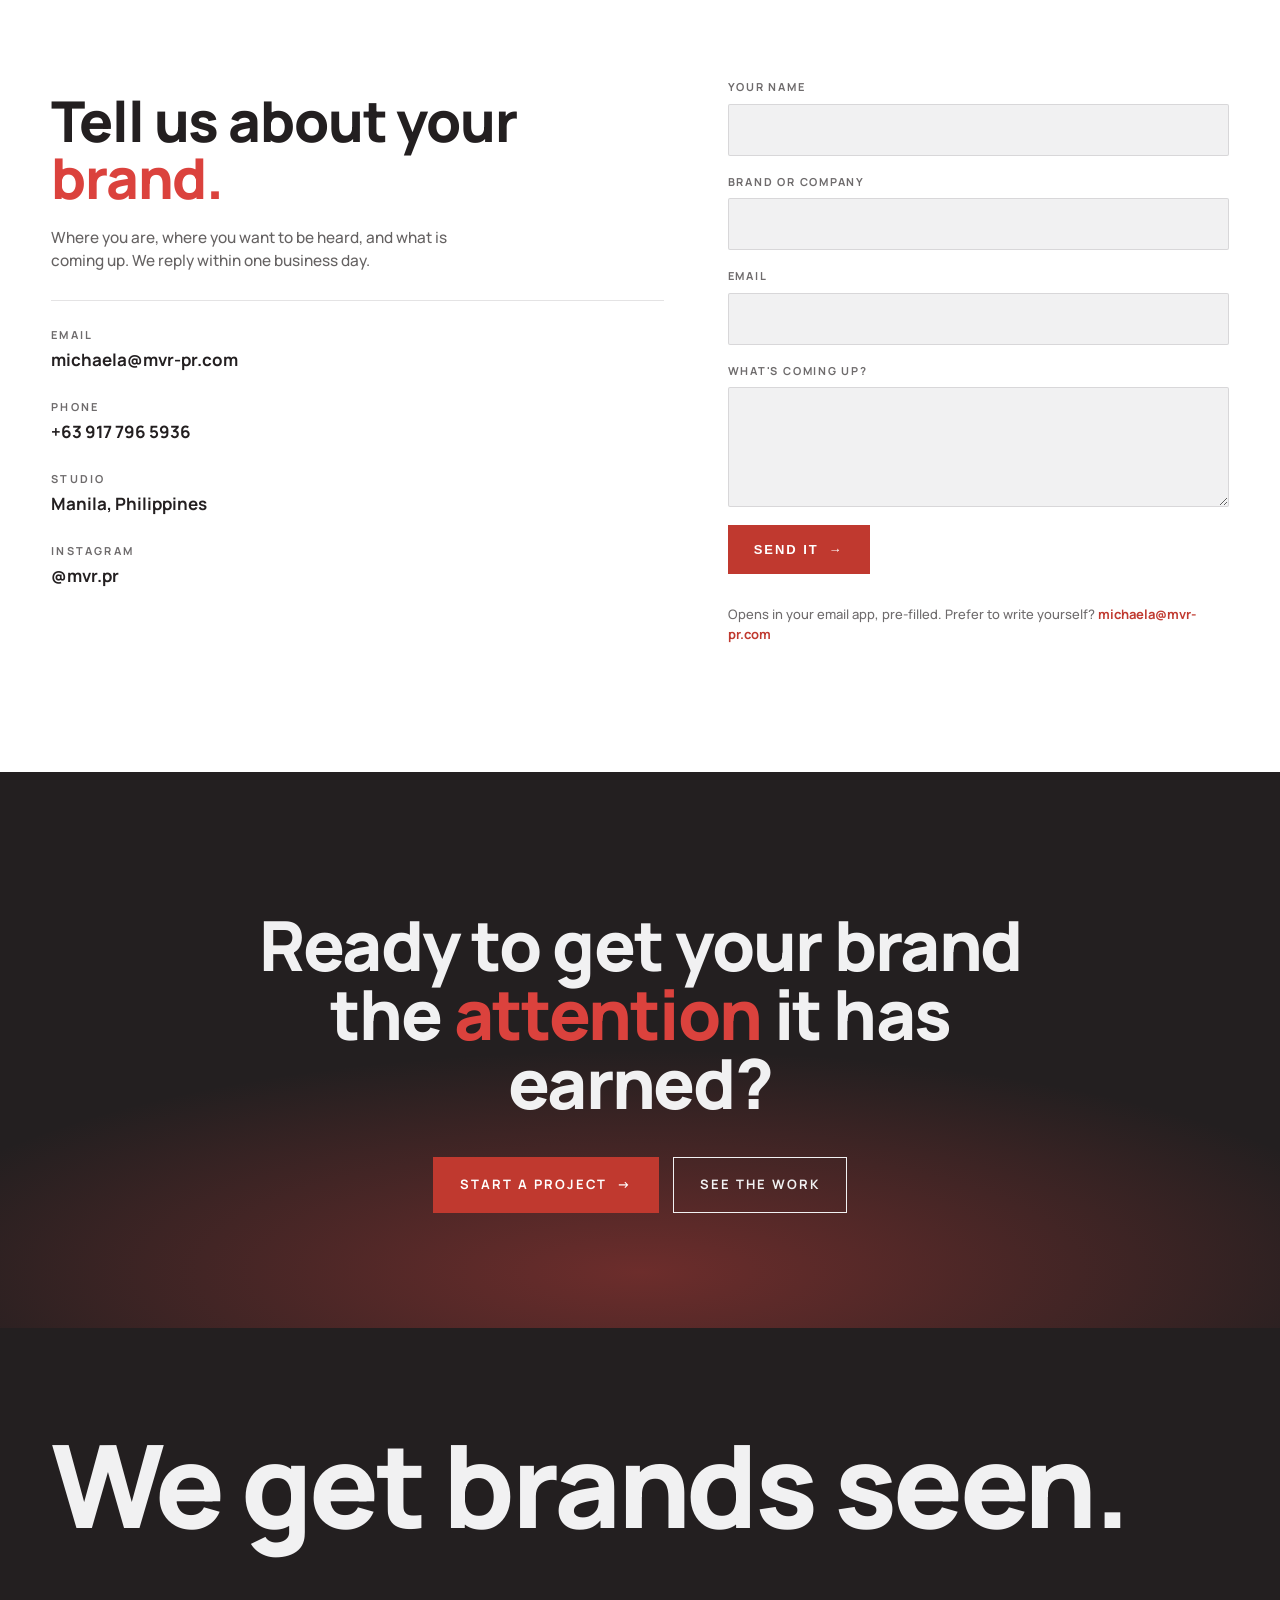
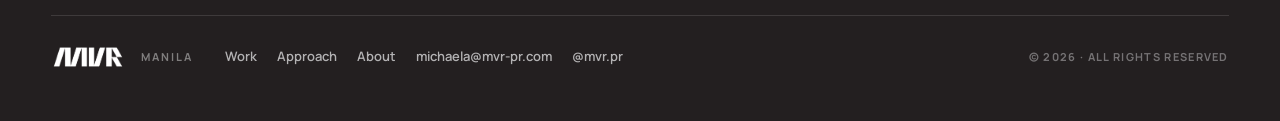
==== commit f2c99ee4: "Hallmark audit fixes: floating pill nav, statement footer, remove eyebrows - Nav: sticky full-width " ====
--- a/index.html
+++ b/index.html
@@ -61,19 +61,18 @@
 
   <!-- ============ NAV ============ -->
   <header class="nav">
-    <div class="wrap nav-row">
+    <div class="nav-row">
       <a href="#top" class="nav-brand" aria-label="MVR Public Relations home">
         <img src="assets/mvr-icon-red.png" alt="" width="84" height="29" />
         <span class="wm">MVR PUBLIC RELATIONS</span>
       </a>
-      <button class="nav-toggle" aria-label="Toggle menu" aria-expanded="false" aria-controls="navlinks"><span></span><span></span><span></span></button>
       <nav class="nav-links" id="navlinks" aria-label="Primary">
         <a href="#work">Work</a>
         <a href="#approach">Approach</a>
         <a href="#about">About</a>
-        <a href="#contact">Contact</a>
         <a class="nav-cta" href="#contact">Start a project</a>
       </nav>
+      <button class="nav-toggle" aria-label="Toggle menu" aria-expanded="false" aria-controls="navlinks"><span></span><span></span><span></span></button>
     </div>
   </header>
 
@@ -82,8 +81,7 @@
     <!-- ============ HERO ============ -->
     <section class="hero" aria-label="Introduction">
       <div class="hero-inner">
-        <span class="eyebrow center reveal">Public Relations &middot; Manila</span>
-        <h1 class="reveal d1">We get brands seen, and we get <em>results.</em></h1>
+        <h1 class="reveal d1">We get brands seen, and we get <span class="accent">results.</span></h1>
         <p class="hero-sub reveal d2">
           Straight-talking PR for brands in any industry. We get you real coverage in the press that
           matters, and we can show you the results. No vanity metrics, no press-release theatre.
@@ -131,7 +129,6 @@
       <div class="wrap">
         <div class="sec-head reveal">
           <div>
-            <span class="eyebrow">Why MVR</span>
             <h2>Most PR is theatre.<br>Mine is built to be used.</h2>
           </div>
           <p>A lot of agencies sell motion: the blast, the report, the vanity hit. We sell the thing you can use, coverage that does something and results you can point to.</p>
@@ -169,7 +166,6 @@
       <div class="wrap">
         <div class="sec-head reveal">
           <div>
-            <span class="eyebrow">Selected work</span>
             <h2>The work</h2>
           </div>
           <p>Five recent launches. Real brands, real numbers, real article links. Click any card.</p>
@@ -250,7 +246,6 @@
       <div class="wrap">
         <div class="sec-head reveal">
           <div>
-            <span class="eyebrow">Receipts</span>
             <h2>Recent coverage</h2>
           </div>
           <p>A sample of what we have landed lately, pulled from the five launches above. Real outlets, real headlines. Click through and check.</p>
@@ -305,7 +300,6 @@
       <div class="wrap">
         <div class="sec-head reveal">
           <div>
-            <span class="eyebrow">What we do</span>
             <h2>Services</h2>
           </div>
           <p>Three things, done with senior hands. Take one, take all three. We shape the engagement around the season your brand is in.</p>
@@ -369,7 +363,6 @@
       <div class="wrap">
         <div class="sec-head reveal">
           <div>
-            <span class="eyebrow">Where we work</span>
             <h2>Industries</h2>
           </div>
           <p>PR works the same in any category: know the audience, earn the attention. A few we know well.</p>
@@ -390,9 +383,6 @@
     <!-- ============ STATS ============ -->
     <section class="stats" aria-label="By the numbers">
       <div class="wrap">
-        <div class="reveal">
-          <span class="eyebrow">By the numbers</span>
-        </div>
         <div class="stats-grid reveal">
           <div class="stat"><span class="num">178<em>+</em></span><span class="label">verified placements across the five case studies above</span></div>
           <div class="stat"><span class="num">134<em>M</em></span><span class="label">combined audience reached across those five launches</span></div>
@@ -406,7 +396,6 @@
     <!-- ============ BELIEF ============ -->
     <section class="belief">
       <div class="belief-inner">
-        <span class="vlabel">Our belief</span>
         <div class="reveal">
           <blockquote>We don't do theatre. We do PR that works.</blockquote>
           <p class="by">The whole pitch</p>
@@ -419,7 +408,6 @@
       <div class="wrap">
         <div class="sec-head reveal">
           <div>
-            <span class="eyebrow">Who you work with</span>
             <h2>About</h2>
           </div>
           <p>MVR is small on purpose. The person you meet is the person who runs your account.</p>
@@ -429,7 +417,6 @@
             <img src="assets/michaela.jpg" alt="Michaela Villaroman, founder of MVR Public Relations" width="720" height="900" loading="lazy" decoding="async" />
           </div>
           <div class="about-text reveal d1">
-            <span class="eyebrow">Behind MVR</span>
             <h2>We do PR that gets results. That is the whole job.</h2>
             <p>We started MVR because too many good brands were getting handed agency theatre: a generic release, a vanity hit, a junior who churns. We work the other way around.</p>
             <p>We have landed over 2,000 placements across 94 countries, from a global venture firm to startups to the pet and food brands you see here. PR works the same in any of them: know the audience, earn the attention.</p>
@@ -446,7 +433,6 @@
       <div class="wrap">
         <div class="faq-grid">
           <div class="faq-head reveal">
-            <span class="eyebrow">Good to know</span>
             <h2>Questions</h2>
           </div>
           <div class="faq-list reveal">
@@ -484,8 +470,7 @@
       <div class="wrap">
         <div class="contact-grid">
           <div class="contact-intro reveal">
-            <span class="eyebrow">Start a project</span>
-            <h2>Tell us about your <em>brand.</em></h2>
+            <h2>Tell us about your <span class="accent">brand.</span></h2>
             <p>Where you are, where you want to be heard, and what is coming up. We reply within one business day.</p>
             <dl class="contact-points">
               <div>
@@ -533,8 +518,7 @@
     <!-- ============ CTA BREAK ============ -->
     <section class="cta">
       <div class="cta-inner">
-        <span class="eyebrow center reveal">Last thing</span>
-        <h2 class="reveal d1">Ready to get your brand the <em>attention</em> it has earned?</h2>
+        <h2 class="reveal d1">Ready to get your brand the <span class="accent">attention</span> it has earned?</h2>
         <div class="cta-actions reveal d2">
           <a class="btn btn-red" href="#contact">Start a project <span class="arrow">&rarr;</span></a>
           <a class="btn btn-ghost" href="#work">See the work</a>
@@ -547,36 +531,20 @@
   <!-- ============ FOOTER ============ -->
   <footer class="footer">
     <div class="wrap">
-      <div class="footer-top">
-        <div class="footer-brand">
-          <img src="assets/mvr-icon-red.png" alt="MVR Public Relations" width="102" height="36" loading="lazy" decoding="async" />
-          <p>Straight-talking PR from Manila. Real coverage, real results, in any industry.</p>
-        </div>
-        <div class="fcol">
-          <h5>Work</h5>
-          <a href="work/prof-bengal.html">Prof. Bengal</a>
-          <a href="work/matsusaka-beef.html">Matsusaka Beef</a>
-          <a href="work/golds-gym-hyrox.html">Gold's Gym HYROX</a>
-          <a href="work/sicilian-roast.html">Sicilian Roast Molito</a>
-          <a href="work/dr-shiba-kind-kibble.html">Dr. Shiba Kind Kibble</a>
-        </div>
-        <div class="fcol">
-          <h5>Studio</h5>
+      <p class="footer-claim">We get brands seen.</p>
+      <div class="footer-base">
+        <div class="footer-id">
+          <img src="assets/mvr-icon-red.png" alt="MVR Public Relations" width="84" height="29" loading="lazy" decoding="async" />
+          <span>Manila</span>
+        </div>
+        <nav class="footer-links" aria-label="Footer links">
+          <a href="work/">Work</a>
           <a href="#approach">Approach</a>
-          <a href="#services">Services</a>
           <a href="#about">About</a>
-          <a href="#faq">FAQ</a>
-        </div>
-        <div class="fcol">
-          <h5>Connect</h5>
           <a href="mailto:michaela@mvr-pr.com">michaela@mvr-pr.com</a>
-          <a href="tel:+639177965936">+63 917 796 5936</a>
-          <a href="https://instagram.com/mvr.pr" target="_blank" rel="noopener">Instagram</a>
-        </div>
-      </div>
-      <div class="footer-bot">
-        <span>MVR Public Relations &middot; Manila</span>
-        <span>&copy; <span data-year>2026</span> &middot; All rights reserved</span>
+          <a href="https://instagram.com/mvr.pr" target="_blank" rel="noopener">@mvr.pr</a>
+        </nav>
+        <span class="footer-copy">&copy; <span data-year>2026</span> &middot; All rights reserved</span>
       </div>
     </div>
   </footer>
--- a/styles.css
+++ b/styles.css
@@ -94,29 +94,34 @@
 .tlink::after{content:"";position:absolute;left:0;bottom:-2px;width:100%;height:1.5px;background:currentColor;transform:scaleX(0);transform-origin:left;transition:transform .25s var(--ease)}
 .tlink:hover::after{transform:scaleX(1)}
 
+/* anchor offset for floating pill nav */
+[id]{scroll-margin-top:90px}
+
 /* ============ NAV ============ */
-.nav{position:sticky;top:0;z-index:60;background:rgba(241,241,242,.9);backdrop-filter:saturate(180%) blur(10px);-webkit-backdrop-filter:saturate(180%) blur(10px);border-bottom:1px solid var(--rule)}
-.nav-row{display:flex;align-items:center;justify-content:space-between;padding:16px 0;gap:24px}
+.nav{position:fixed;top:20px;left:50%;transform:translateX(-50%);z-index:60;width:calc(100% - 40px);max-width:900px;background:rgba(241,241,242,.94);backdrop-filter:blur(16px) saturate(180%);-webkit-backdrop-filter:blur(16px) saturate(180%);border:1px solid rgba(35,31,32,.10);border-radius:100px;box-shadow:0 2px 16px rgba(35,31,32,.08),0 1px 4px rgba(35,31,32,.04)}
+.nav-row{display:flex;align-items:center;justify-content:space-between;padding:11px 14px 11px 22px;gap:16px}
 .nav-brand{display:flex;align-items:center;gap:12px}
-.nav-brand img{height:28px;width:auto}
-.nav-brand .wm{font-weight:700;letter-spacing:.02em;font-size:14px}
-.nav-links{display:flex;align-items:center;gap:30px}
-.nav-links a:not(.nav-cta){font-size:13px;font-weight:600;letter-spacing:.13em;text-transform:uppercase;opacity:.78;transition:opacity .2s,color .2s}
+.nav-brand img{height:26px;width:auto}
+.nav-brand .wm{font-weight:700;letter-spacing:.02em;font-size:13px}
+.nav-links{display:flex;align-items:center;gap:24px}
+.nav-links a:not(.nav-cta){font-size:12px;font-weight:600;letter-spacing:.13em;text-transform:uppercase;opacity:.72;transition:opacity .2s,color .2s}
 .nav-links a:not(.nav-cta):hover{opacity:1;color:var(--red)}
-.nav-cta{display:inline-block;padding:11px 18px;border:1px solid var(--ink);font-size:12px;font-weight:700;letter-spacing:.15em;text-transform:uppercase;transition:background .2s,color .2s,border-color .2s}
+.nav-cta{display:inline-block;padding:9px 16px;border:1px solid var(--ink);font-size:11px;font-weight:700;letter-spacing:.15em;text-transform:uppercase;transition:background .2s,color .2s,border-color .2s;border-radius:100px}
 .nav-cta:hover{background:var(--red-ink);border-color:var(--red-ink);color:#fff}
 .nav-toggle{display:none;background:none;border:0;padding:8px;cursor:pointer}
-.nav-toggle span{display:block;width:24px;height:2px;background:var(--ink);margin:5px 0;transition:.25s}
-@media (max-width:860px){
-  .nav-links{position:fixed;inset:62px 0 auto 0;flex-direction:column;align-items:flex-start;gap:0;background:var(--ivory);border-bottom:1px solid var(--rule);padding:8px var(--gutter) 24px;transform:translateY(-120%);transition:transform .3s;height:auto}
-  .nav-links.open{transform:none}
-  .nav-links a:not(.nav-cta){width:100%;padding:16px 0;border-bottom:1px solid var(--rule);font-size:15px}
-  .nav-links .nav-cta{margin-top:18px;width:100%;text-align:center;padding:15px}
-  .nav-toggle{display:block}
+.nav-toggle span{display:block;width:22px;height:2px;background:var(--ink);margin:4px 0;transition:.25s}
+@media (max-width:760px){
+  .nav{border-radius:28px;top:16px}
+  .nav-row{padding:10px 12px 10px 18px}
+  .nav-links{display:none;position:absolute;top:calc(100% + 8px);left:0;right:0;background:rgba(241,241,242,.97);backdrop-filter:blur(16px) saturate(180%);-webkit-backdrop-filter:blur(16px) saturate(180%);border:1px solid rgba(35,31,32,.10);border-radius:20px;box-shadow:0 4px 24px rgba(35,31,32,.12);flex-direction:column;align-items:stretch;gap:0;padding:6px 0 10px}
+  .nav-links.open{display:flex}
+  .nav-links a:not(.nav-cta){width:100%;padding:14px 22px;border-bottom:1px solid rgba(35,31,32,.07);font-size:15px;opacity:1}
+  .nav-links .nav-cta{margin:10px 22px 4px;border-radius:8px;text-align:center;padding:13px 16px}
+  .nav-toggle{display:flex;flex-direction:column;justify-content:center}
 }
 
 /* ============ HERO ============ */
-.hero{position:relative;overflow:hidden;text-align:center;padding:clamp(72px,11vw,150px) var(--gutter) clamp(56px,7vw,96px);background:var(--ivory)}
+.hero{position:relative;overflow:hidden;text-align:center;padding:clamp(100px,13vw,160px) var(--gutter) clamp(56px,7vw,96px);background:var(--ivory)}
 .hero::before{
   content:"MVR";position:absolute;left:50%;top:46%;transform:translate(-50%,-50%);
   font-weight:800;font-size:clamp(360px,52vw,880px);letter-spacing:-.04em;line-height:.8;
@@ -124,7 +129,7 @@
 }
 .hero-inner{position:relative;z-index:2;max-width:1040px;margin:0 auto}
 .hero h1{font-size:clamp(40px,7vw,104px);font-weight:800;line-height:.98;letter-spacing:-.03em;margin:26px auto 0;max-width:16ch}
-.hero h1 em{font-style:normal;color:var(--red)}
+.accent{color:var(--red)}
 .hero-sub{font-size:clamp(16px,1.45vw,21px);color:var(--ink-70);max-width:56ch;margin:28px auto 0}
 .hero-actions{display:flex;flex-wrap:wrap;gap:14px;justify-content:center;margin-top:38px}
 .hero-proof{list-style:none;padding:0;margin:48px auto 0;display:inline-flex;gap:0;flex-wrap:wrap;justify-content:center;align-items:stretch;border-top:1px solid var(--rule);border-bottom:1px solid var(--rule)}
@@ -239,12 +244,11 @@
 /* ============ BELIEF / PULL QUOTE ============ */
 .belief{background:var(--red-ink);color:var(--ivory);position:relative;overflow:hidden;padding:var(--section-pad) var(--gutter)}
 .belief::before{content:"";position:absolute;inset:0;background-image:repeating-linear-gradient(transparent 0 78px,rgba(255,255,255,.05) 78px 79px);pointer-events:none}
-.belief-inner{position:relative;z-index:2;max-width:var(--maxw);margin:0 auto;display:grid;grid-template-columns:auto 1fr;gap:48px}
+.belief-inner{position:relative;z-index:2;max-width:var(--maxw);margin:0 auto}
 .belief .vlabel{font-size:12px;font-weight:700;letter-spacing:.22em;text-transform:uppercase;color:rgba(255,255,255,.8);writing-mode:vertical-rl;transform:rotate(180deg);white-space:nowrap}
 .belief blockquote{margin:0;font-size:clamp(30px,4.4vw,68px);font-weight:700;line-height:1.06;letter-spacing:-.018em;max-width:21ch}
 .belief .by{margin-top:36px;font-size:13px;font-weight:600;letter-spacing:.16em;text-transform:uppercase;display:flex;align-items:center;gap:14px;color:rgba(255,255,255,.95)}
 .belief .by::before{content:"";width:34px;height:1px;background:rgba(255,255,255,.7)}
-@media (max-width:760px){.belief-inner{grid-template-columns:1fr;gap:22px}.belief .vlabel{writing-mode:horizontal-tb;transform:none}}
 
 /* ============ TESTIMONIALS ============ */
 .testi{padding:var(--section-pad) 0;background:var(--paper);border-top:1px solid var(--rule)}
@@ -323,17 +327,17 @@
 .cta .btn-ghost:hover{background:var(--ivory);color:var(--ink)}
 
 /* ============ FOOTER ============ */
-.footer{background:var(--ivory);padding:clamp(56px,7vw,96px) 0 32px}
-.footer-top{display:grid;grid-template-columns:1.6fr 1fr 1fr 1fr;gap:40px;padding-bottom:48px;border-bottom:1px solid var(--rule)}
-@media (max-width:860px){.footer-top{grid-template-columns:1fr 1fr}}
-@media (max-width:520px){.footer-top{grid-template-columns:1fr}}
-.footer-brand img{height:34px;width:auto;margin-bottom:20px}
-.footer-brand p{font-size:15px;color:var(--ink-70);max-width:34ch}
-.fcol h5{font-size:11px;font-weight:700;letter-spacing:.2em;text-transform:uppercase;color:var(--ink-50);margin:0 0 18px}
-.fcol a{display:block;font-size:15px;font-weight:600;padding:7px 0;transition:color .2s}
-.fcol a:hover{color:var(--red)}
-.footer-bot{display:flex;align-items:center;justify-content:space-between;gap:20px;flex-wrap:wrap;padding-top:28px;font-size:11px;font-weight:700;letter-spacing:.16em;text-transform:uppercase;color:var(--ink-50)}
-.footer-bot a:hover{color:var(--red)}
+.footer{background:var(--ink);color:var(--ivory);padding:clamp(64px,8vw,120px) 0 clamp(36px,4vw,52px)}
+.footer-claim{font-size:clamp(56px,9vw,140px);font-weight:800;letter-spacing:-.03em;line-height:.94;margin:0 0 clamp(48px,6vw,80px);color:var(--ivory);max-width:14ch}
+.footer-base{display:flex;align-items:center;gap:32px;flex-wrap:wrap;border-top:1px solid rgba(255,255,255,.12);padding-top:28px}
+.footer-id{display:flex;align-items:center;gap:16px}
+.footer-id img{height:26px;width:auto;filter:brightness(0) invert(1)}
+.footer-id span{font-size:11px;font-weight:700;letter-spacing:.18em;text-transform:uppercase;color:rgba(241,241,242,.45)}
+.footer-links{display:flex;flex-wrap:wrap;gap:4px 20px;flex:1}
+.footer-links a{font-size:13px;font-weight:600;color:rgba(241,241,242,.7);transition:color .2s}
+.footer-links a:hover{color:var(--ivory)}
+.footer-copy{font-size:11px;font-weight:700;letter-spacing:.12em;text-transform:uppercase;color:rgba(241,241,242,.4);white-space:nowrap;margin-left:auto}
+@media (max-width:640px){.footer-base{flex-direction:column;align-items:flex-start;gap:20px}.footer-copy{margin-left:0}.footer-links{gap:8px 16px}}
 
 /* ============ CASE STUDY PAGE ============ */
 .cs-hero{background:var(--ink);color:var(--ivory);padding:clamp(48px,7vw,90px) var(--gutter) clamp(56px,7vw,96px);position:relative;overflow:hidden}
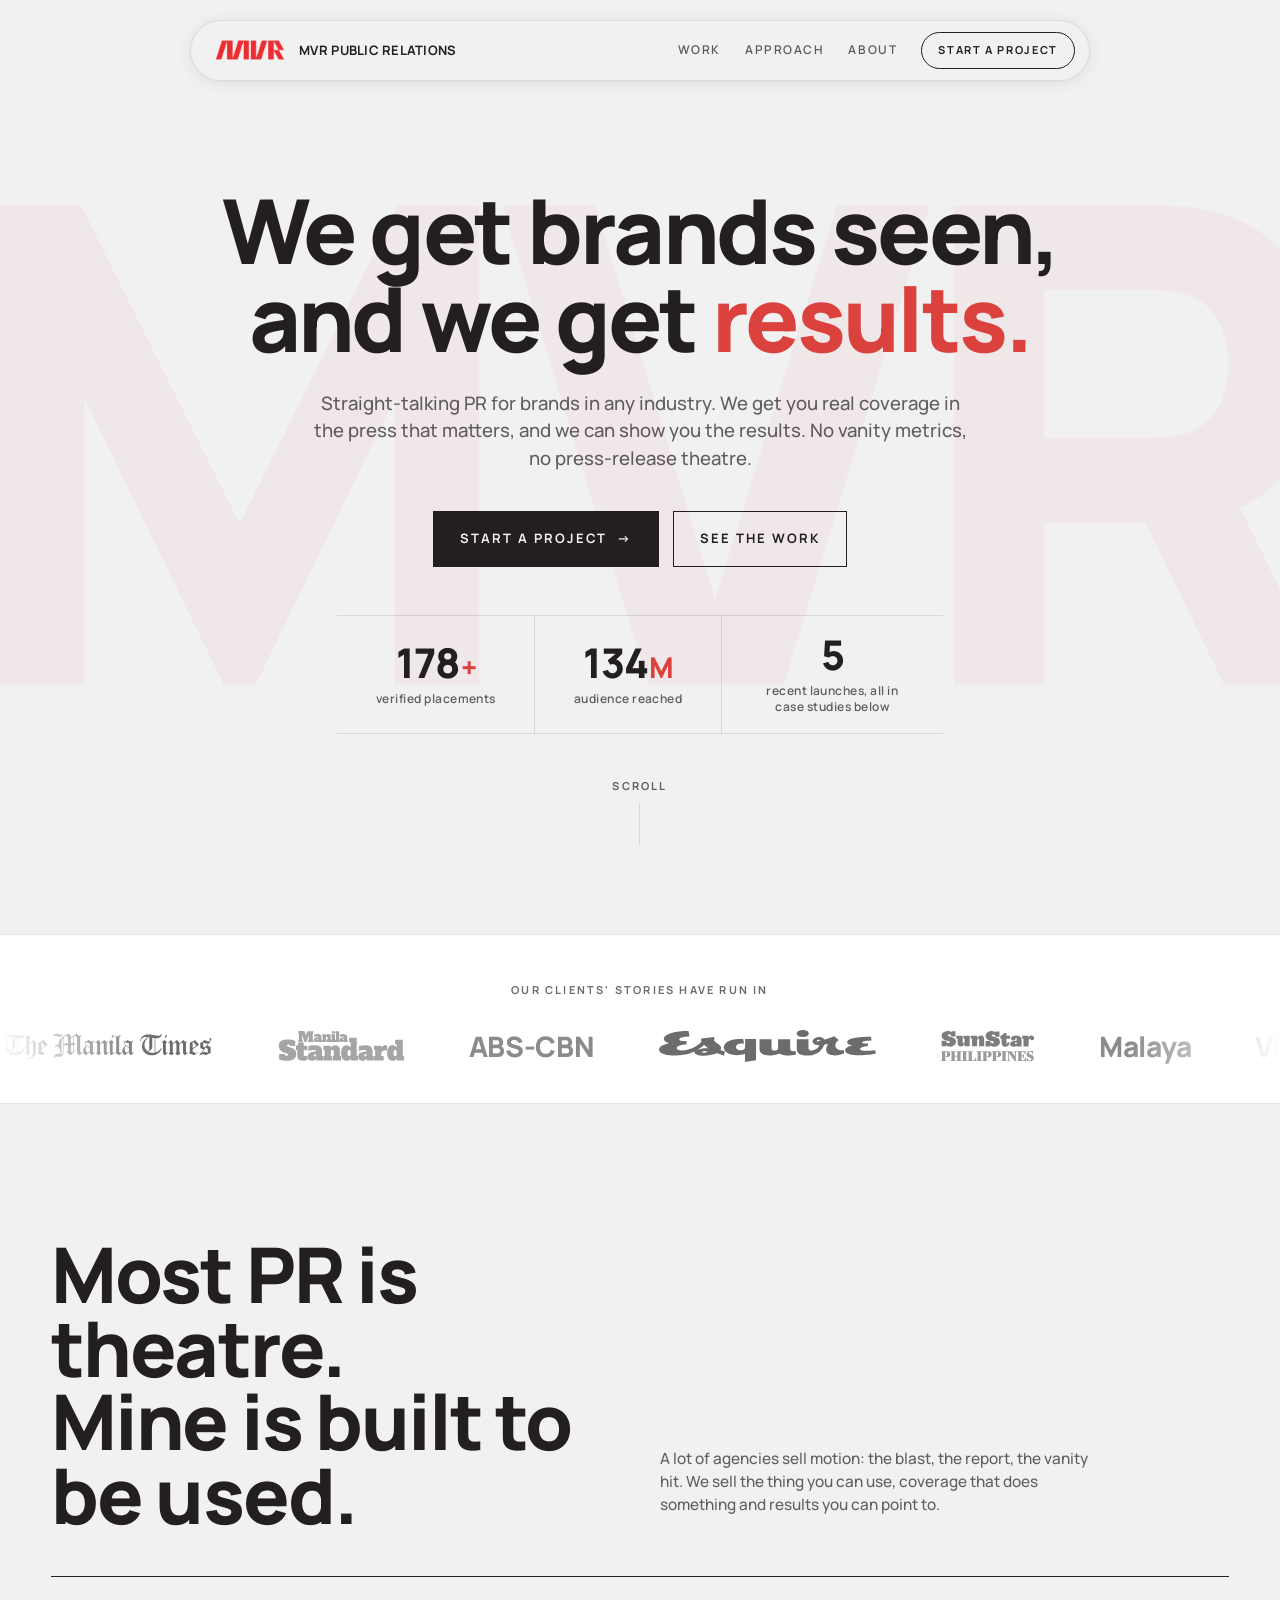
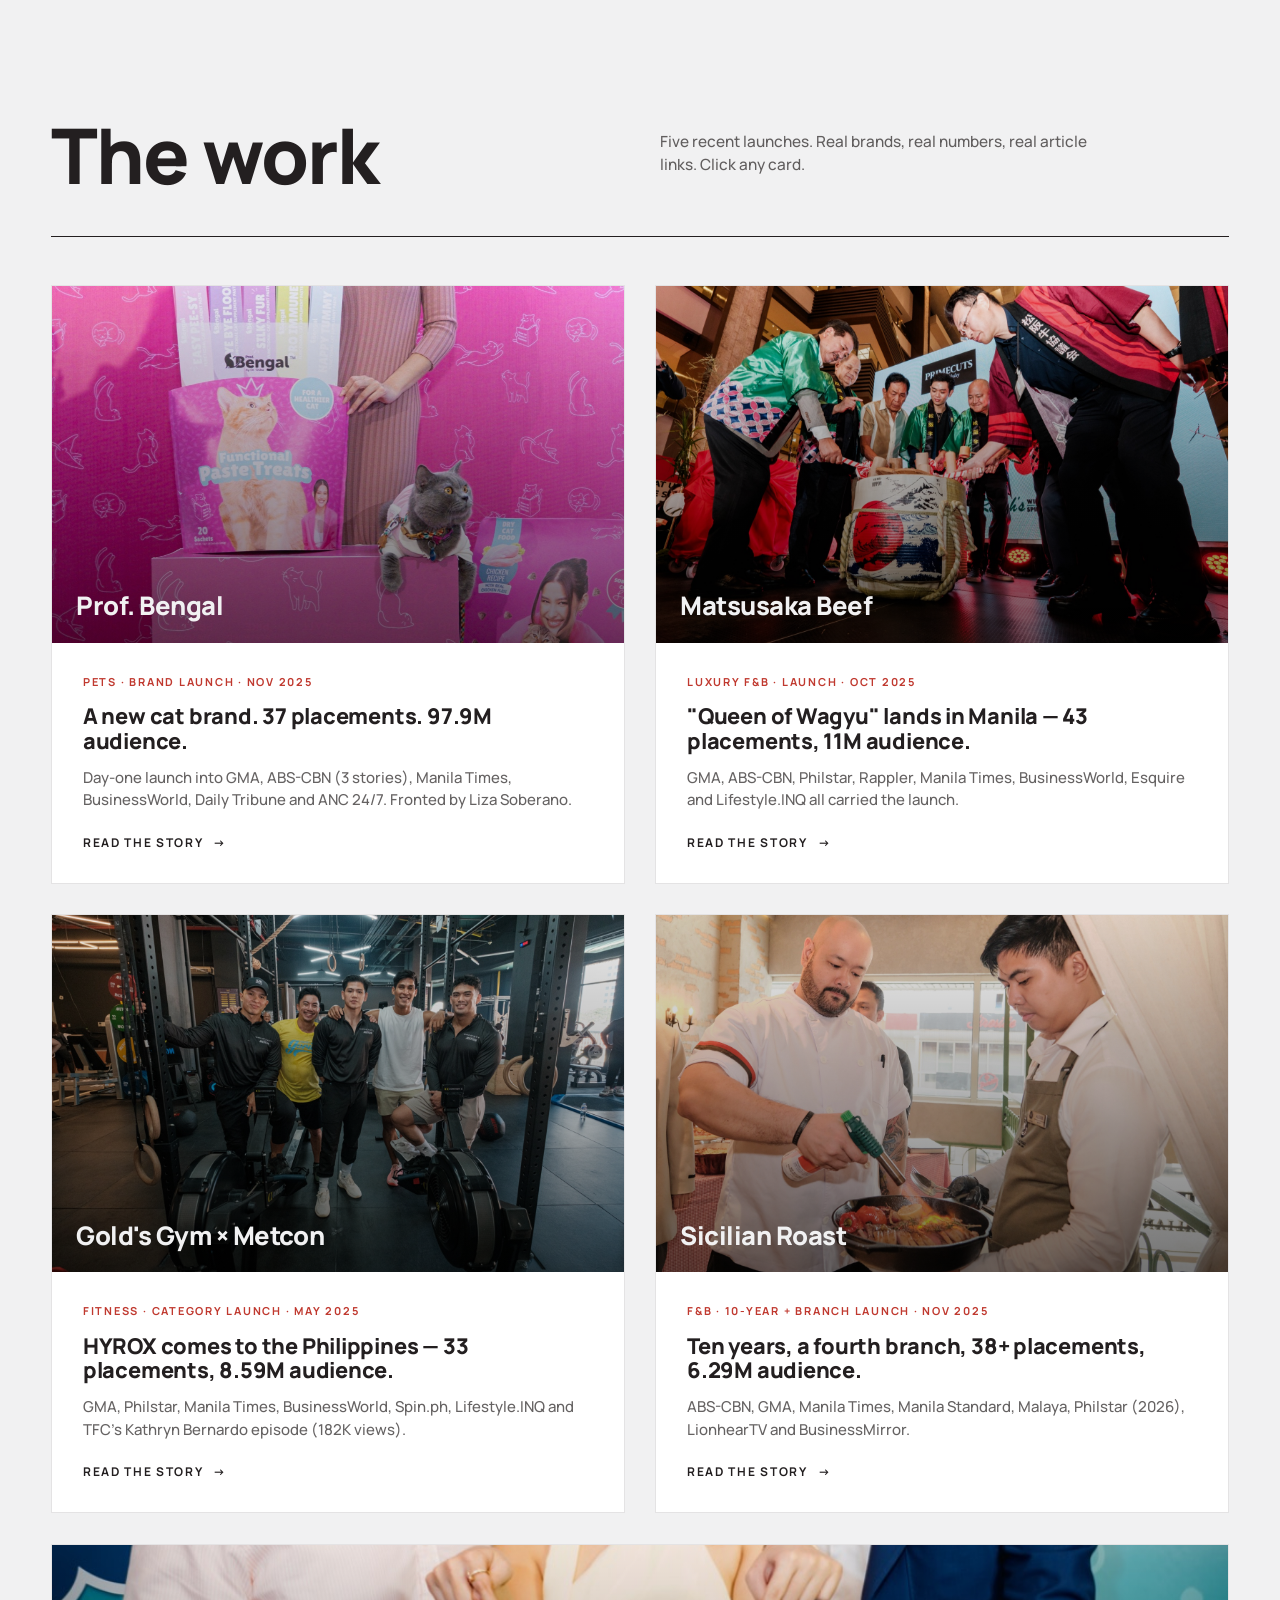
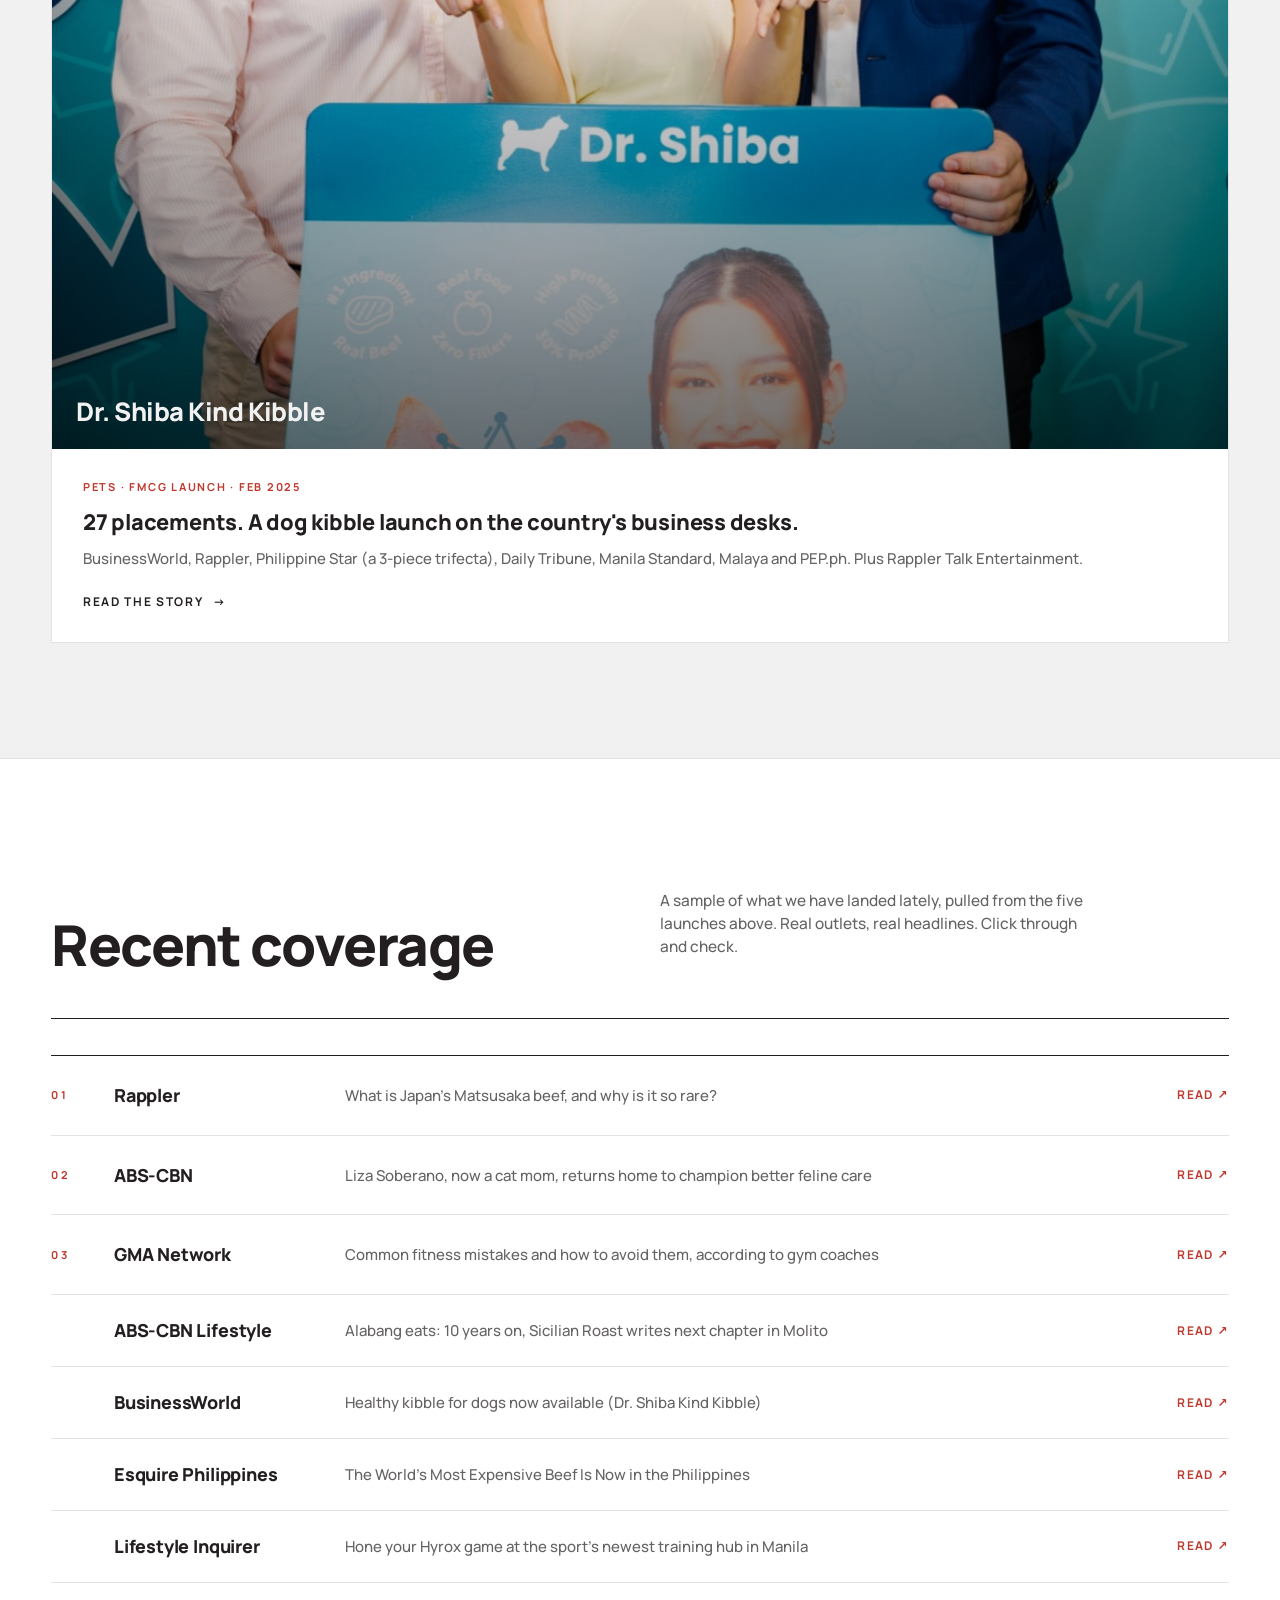
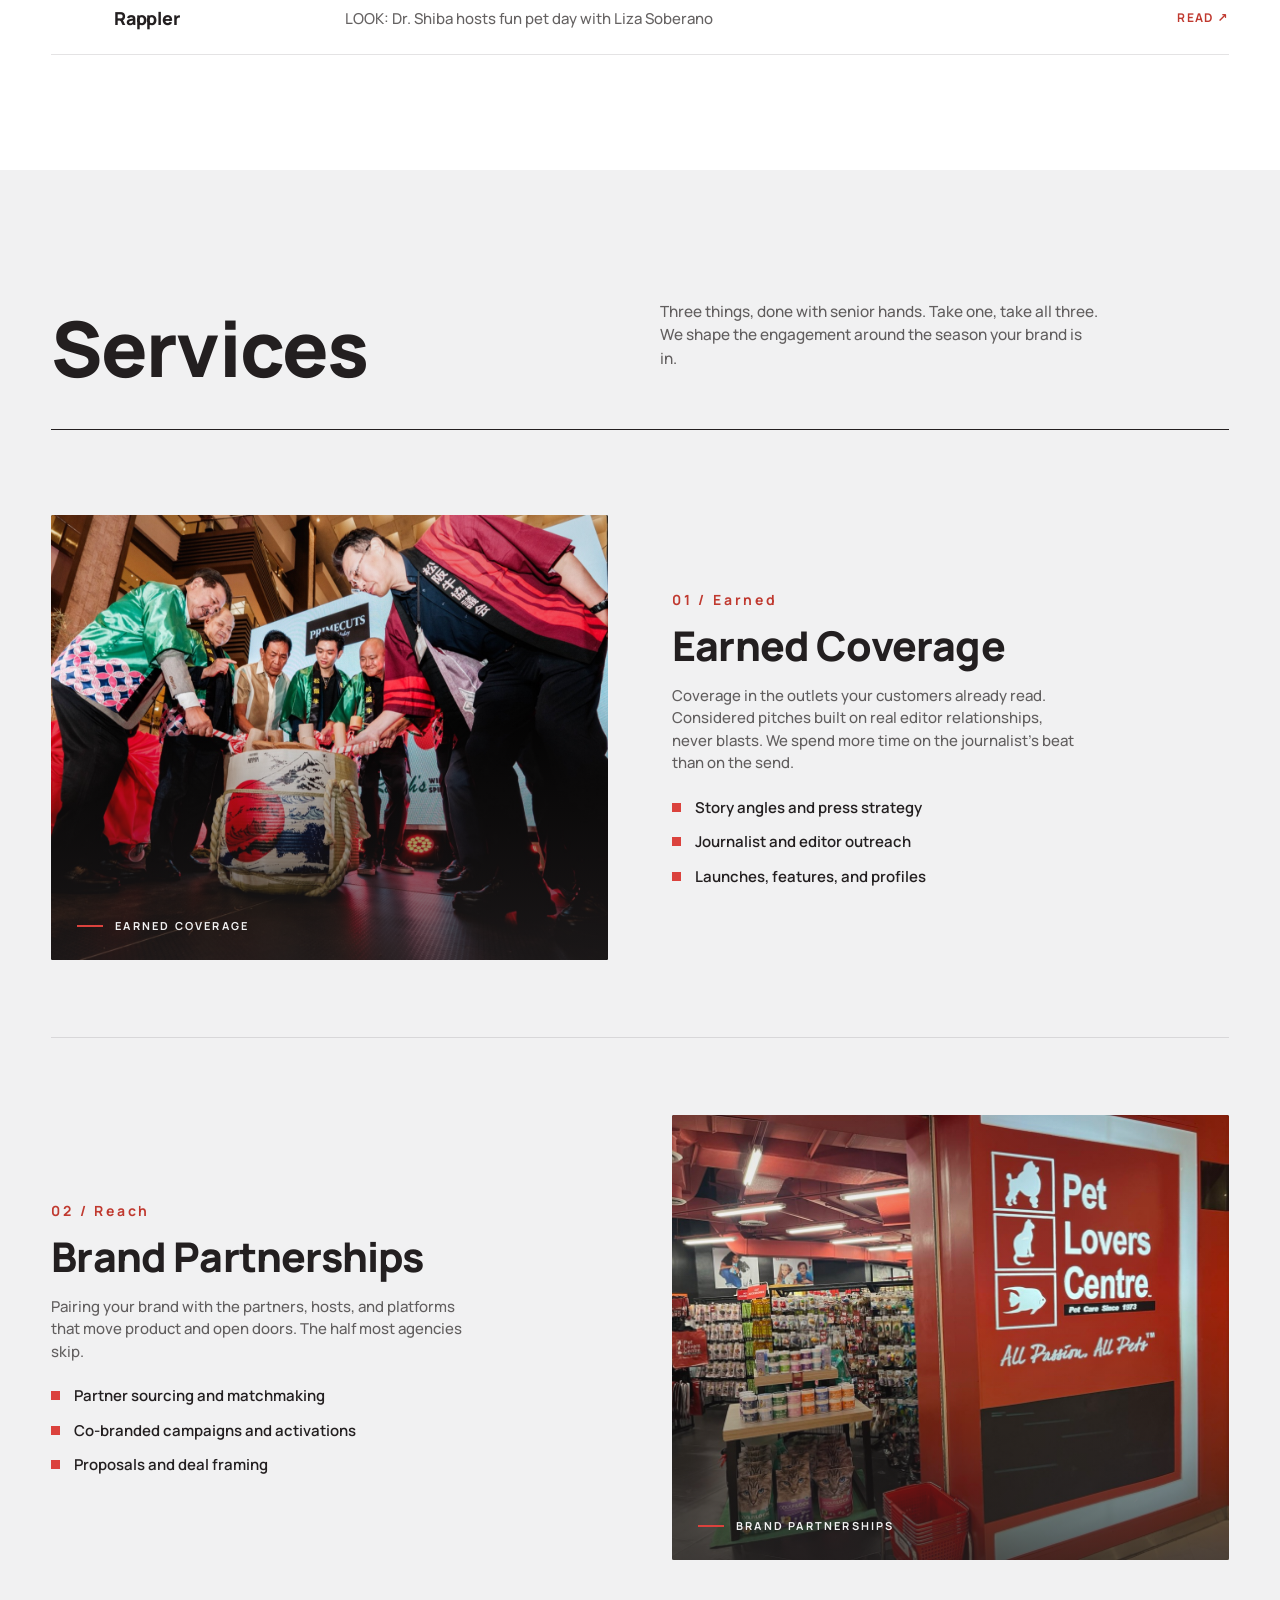
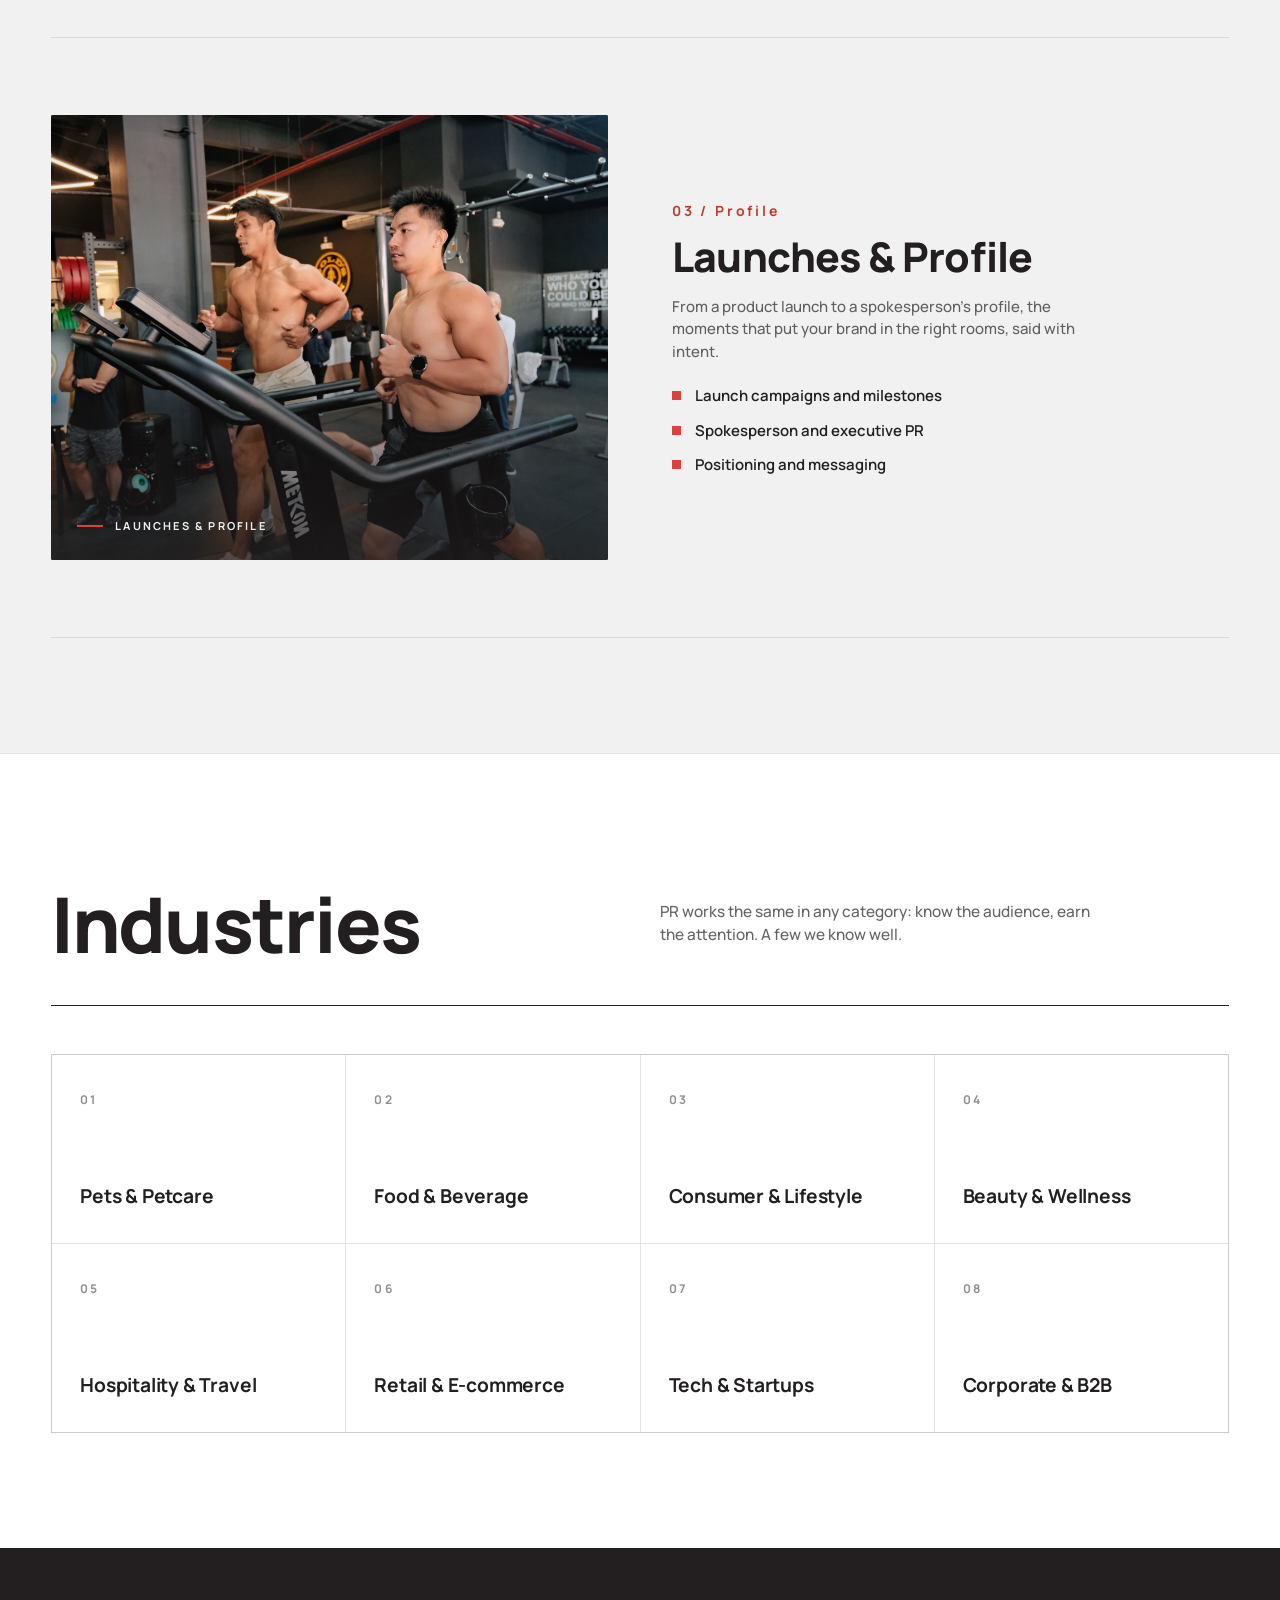
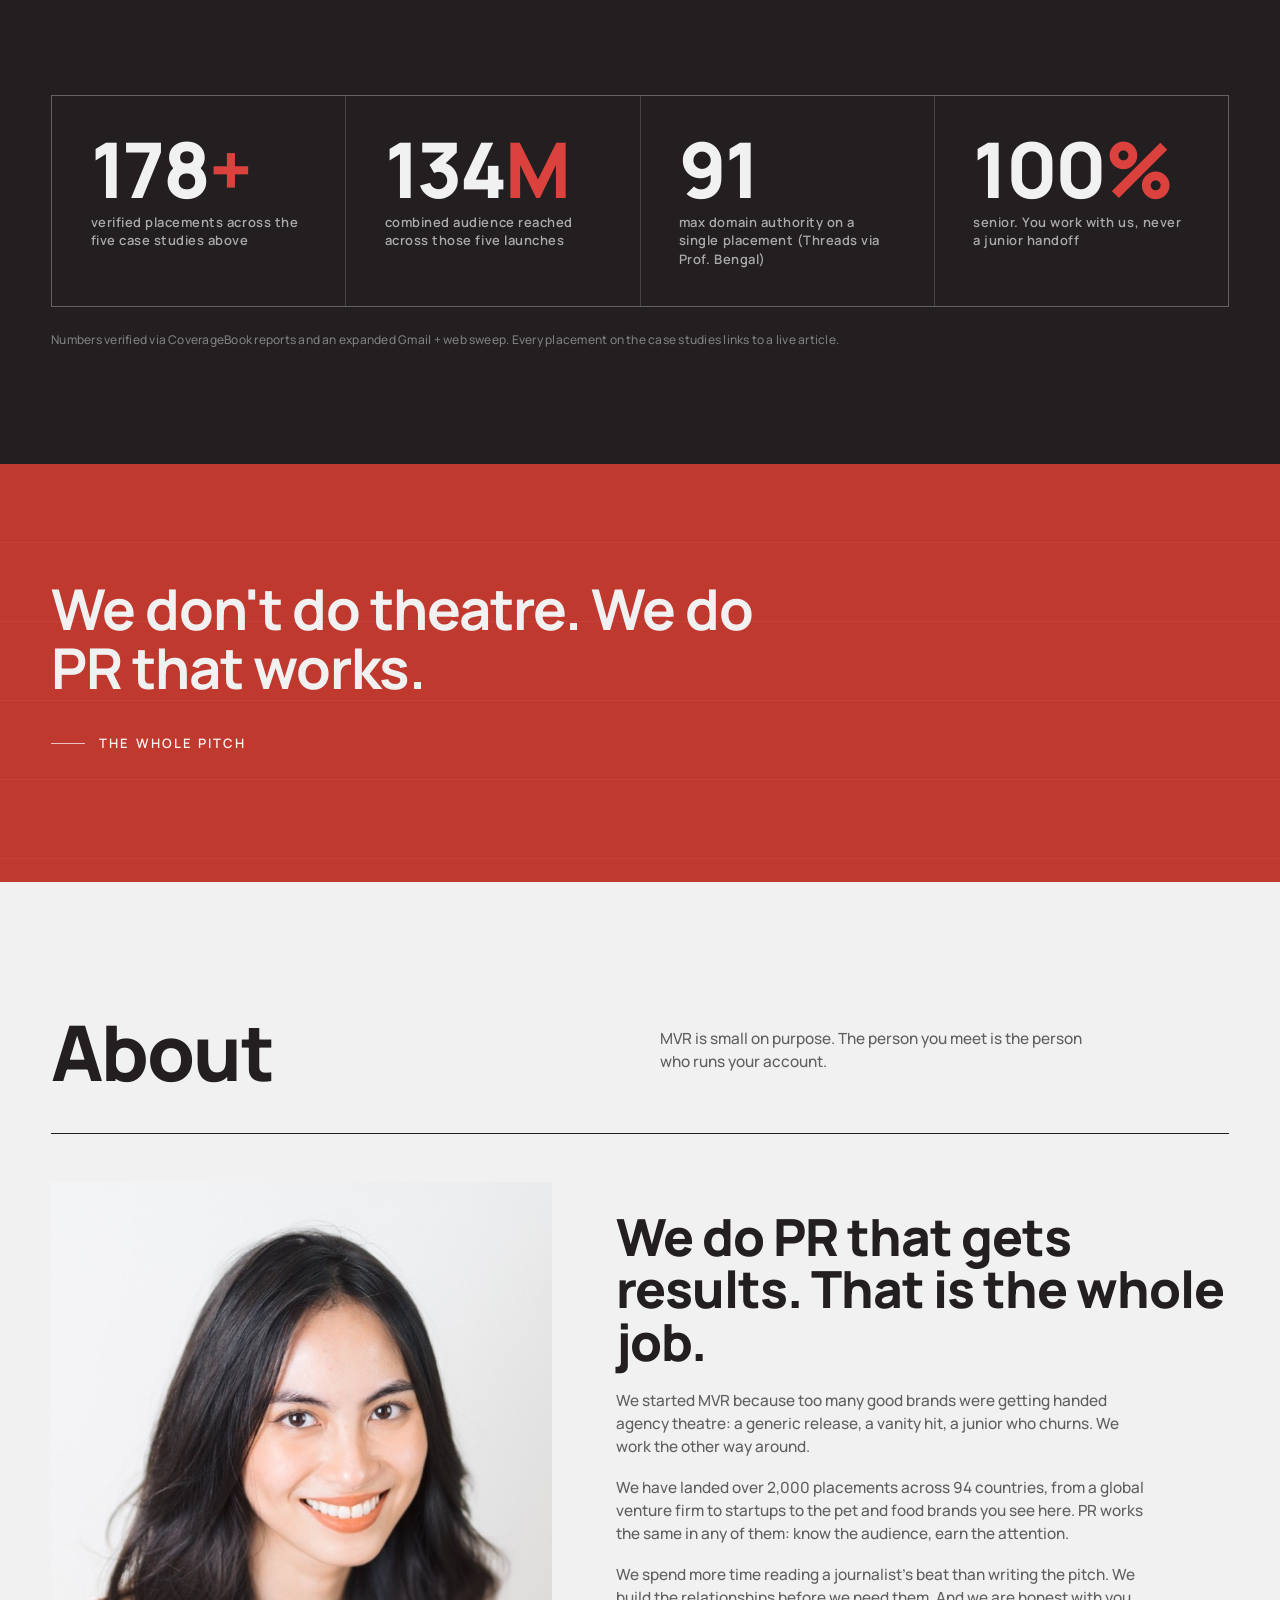
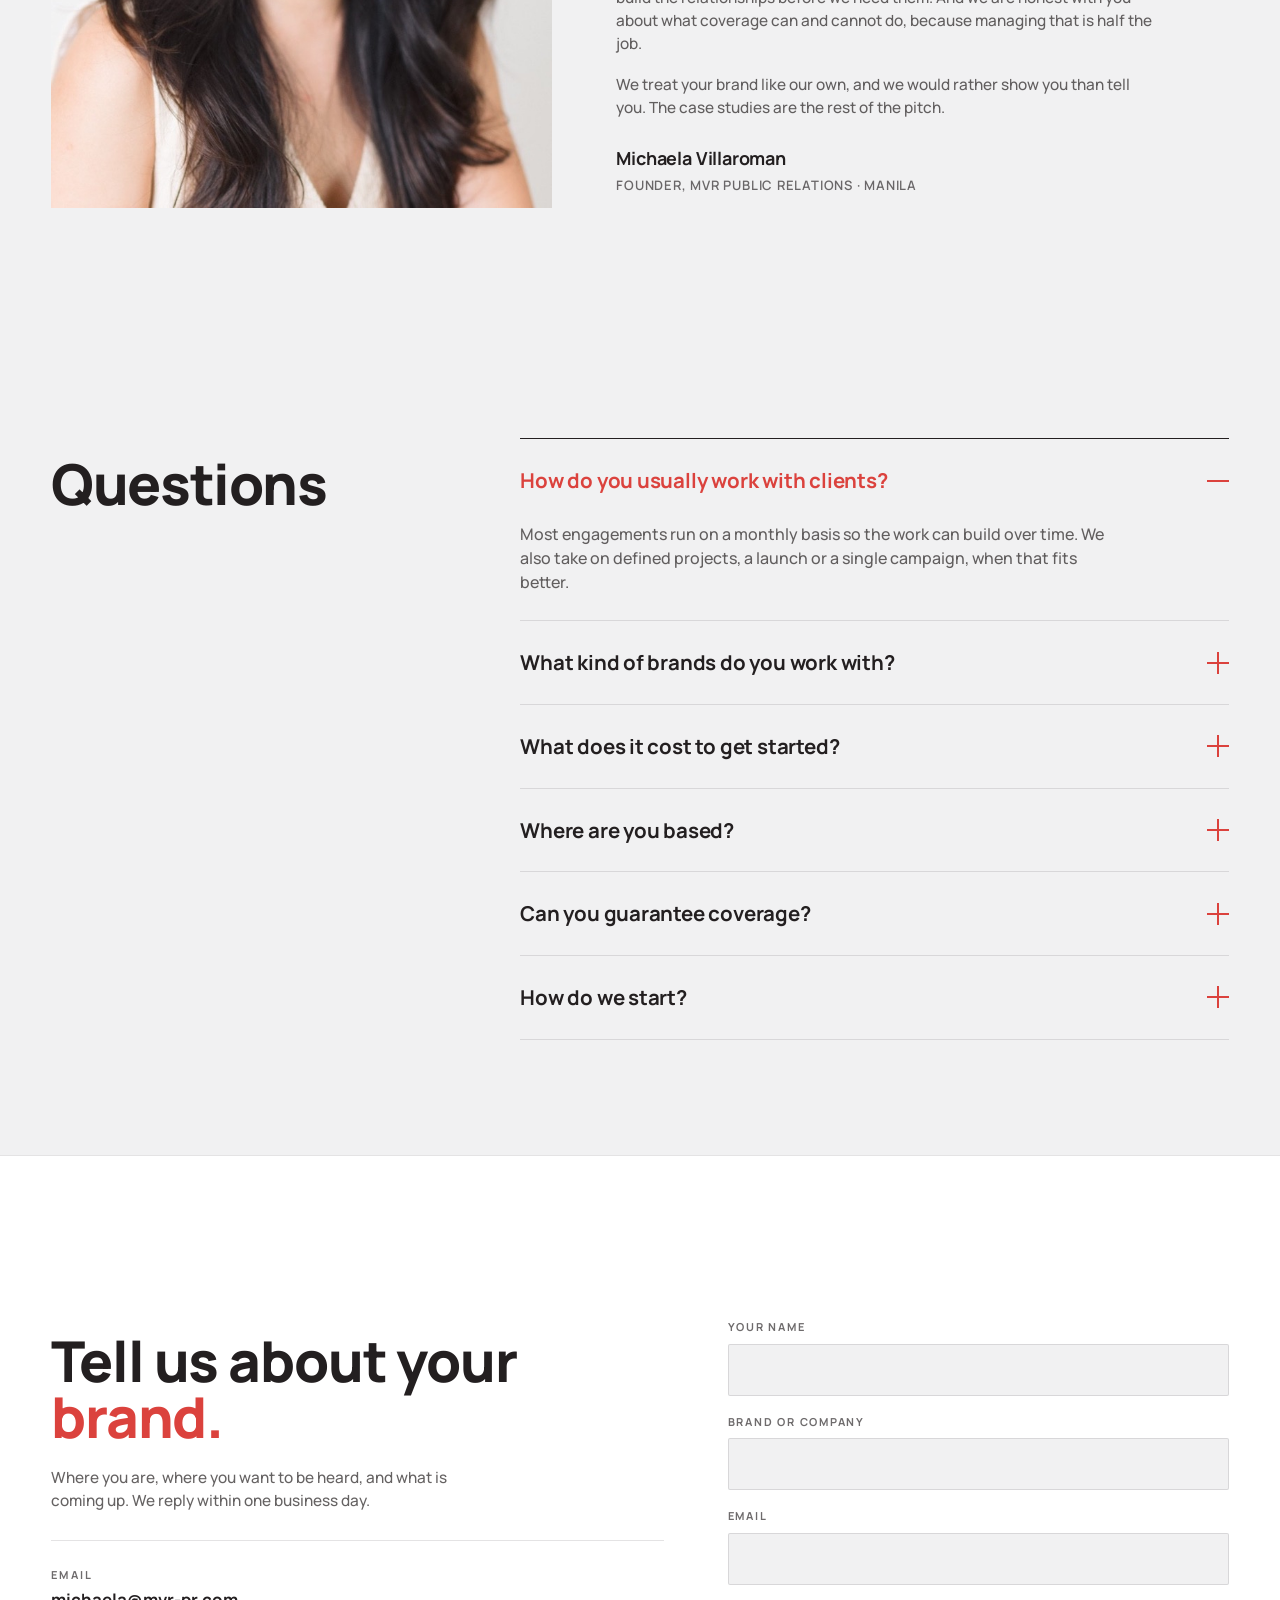
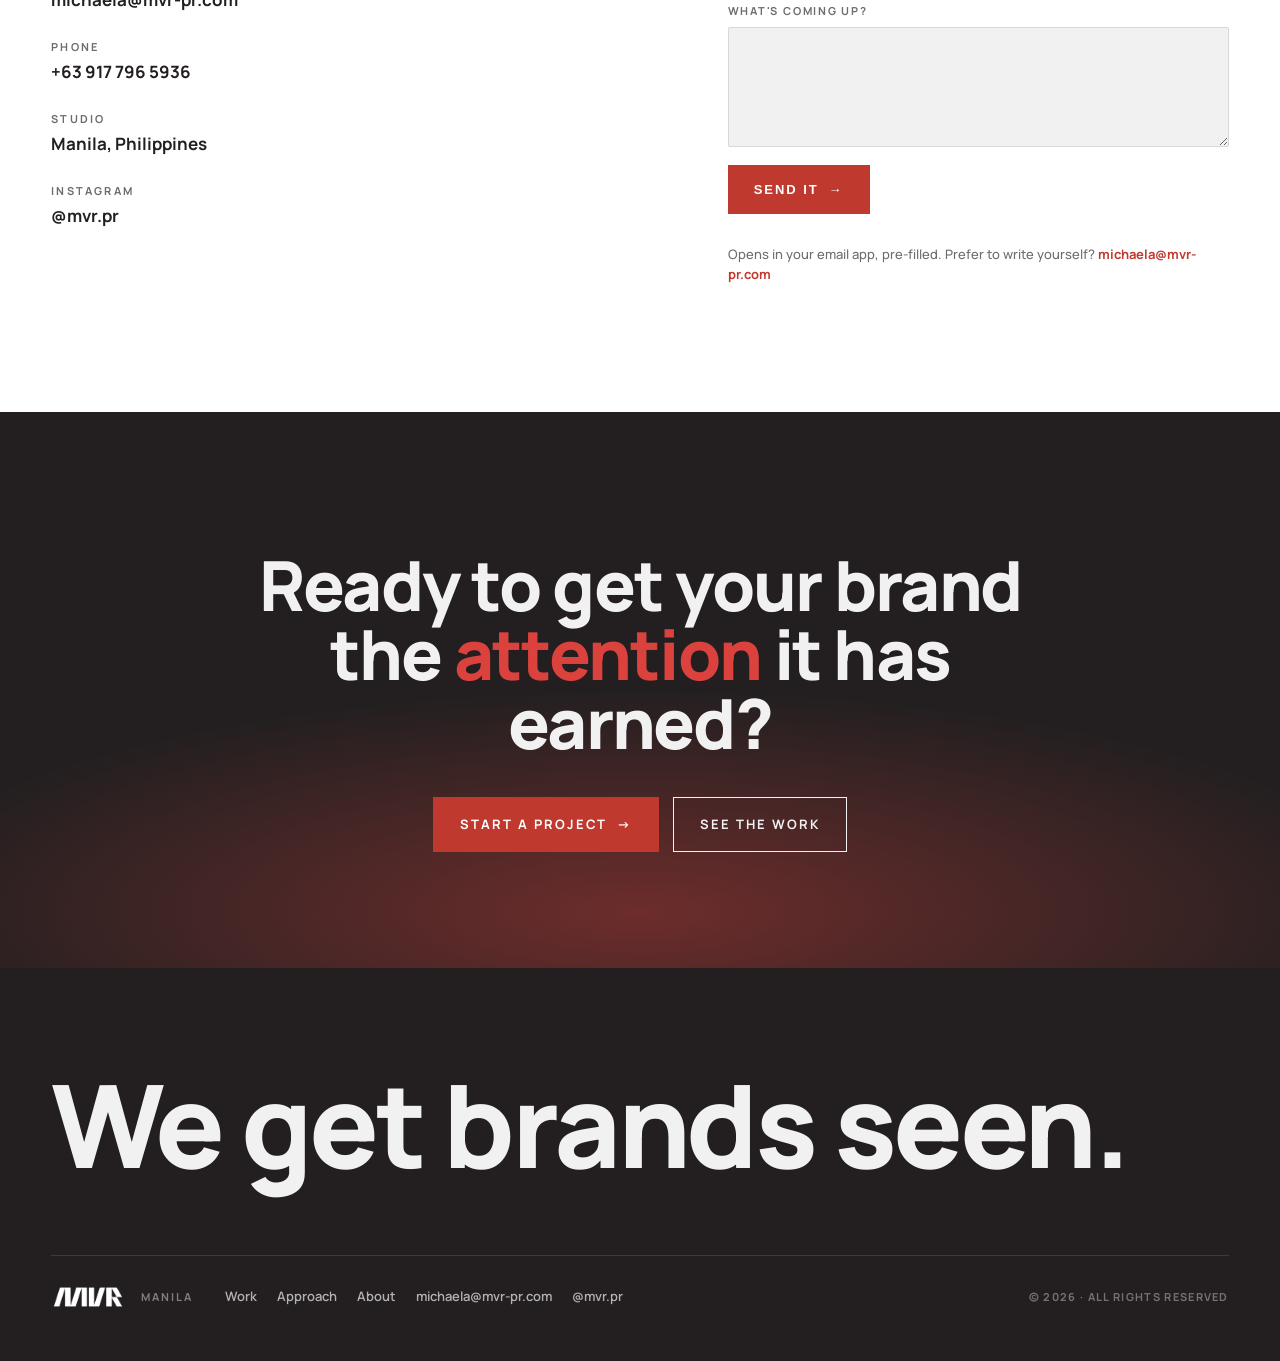
==== commit 505c264c: "Remove 'The difference' NOT THIS/THIS comparison block from approach section" ====
--- a/index.html
+++ b/index.html
@@ -132,31 +132,6 @@
             <h2>Most PR is theatre.<br>Mine is built to be used.</h2>
           </div>
           <p>A lot of agencies sell motion: the blast, the report, the vanity hit. We sell the thing you can use, coverage that does something and results you can point to.</p>
-        </div>
-        <div class="srow reveal" style="border-bottom:0">
-          <div class="srow-text">
-            <span class="num">The difference</span>
-            <h3>What we don't do, and what we do instead.</h3>
-            <p>Brands don't need more noise. They need the right rooms. So we work narrow and deep, not wide and loud.</p>
-          </div>
-          <div class="do-dont">
-            <div>
-              <p style="font-size:11px;font-weight:700;letter-spacing:.18em;text-transform:uppercase;color:var(--ink-50);margin:0 0 16px">Not this</p>
-              <ul class="srow-list" style="gap:14px">
-                <li style="opacity:.72">Spray-and-pray releases to a thousand inboxes</li>
-                <li style="opacity:.72">Vanity placements no customer reads</li>
-                <li style="opacity:.72">A junior who churns and disappears</li>
-              </ul>
-            </div>
-            <div>
-              <p style="font-size:11px;font-weight:700;letter-spacing:.18em;text-transform:uppercase;color:var(--red-ink);margin:0 0 16px">This</p>
-              <ul class="srow-list" style="gap:14px">
-                <li>Stories editors want, in outlets your buyers read</li>
-                <li>Partnerships that put product in the right hands</li>
-                <li>Senior on every account. You work with us, not a junior.</li>
-              </ul>
-            </div>
-          </div>
         </div>
       </div>
     </section>
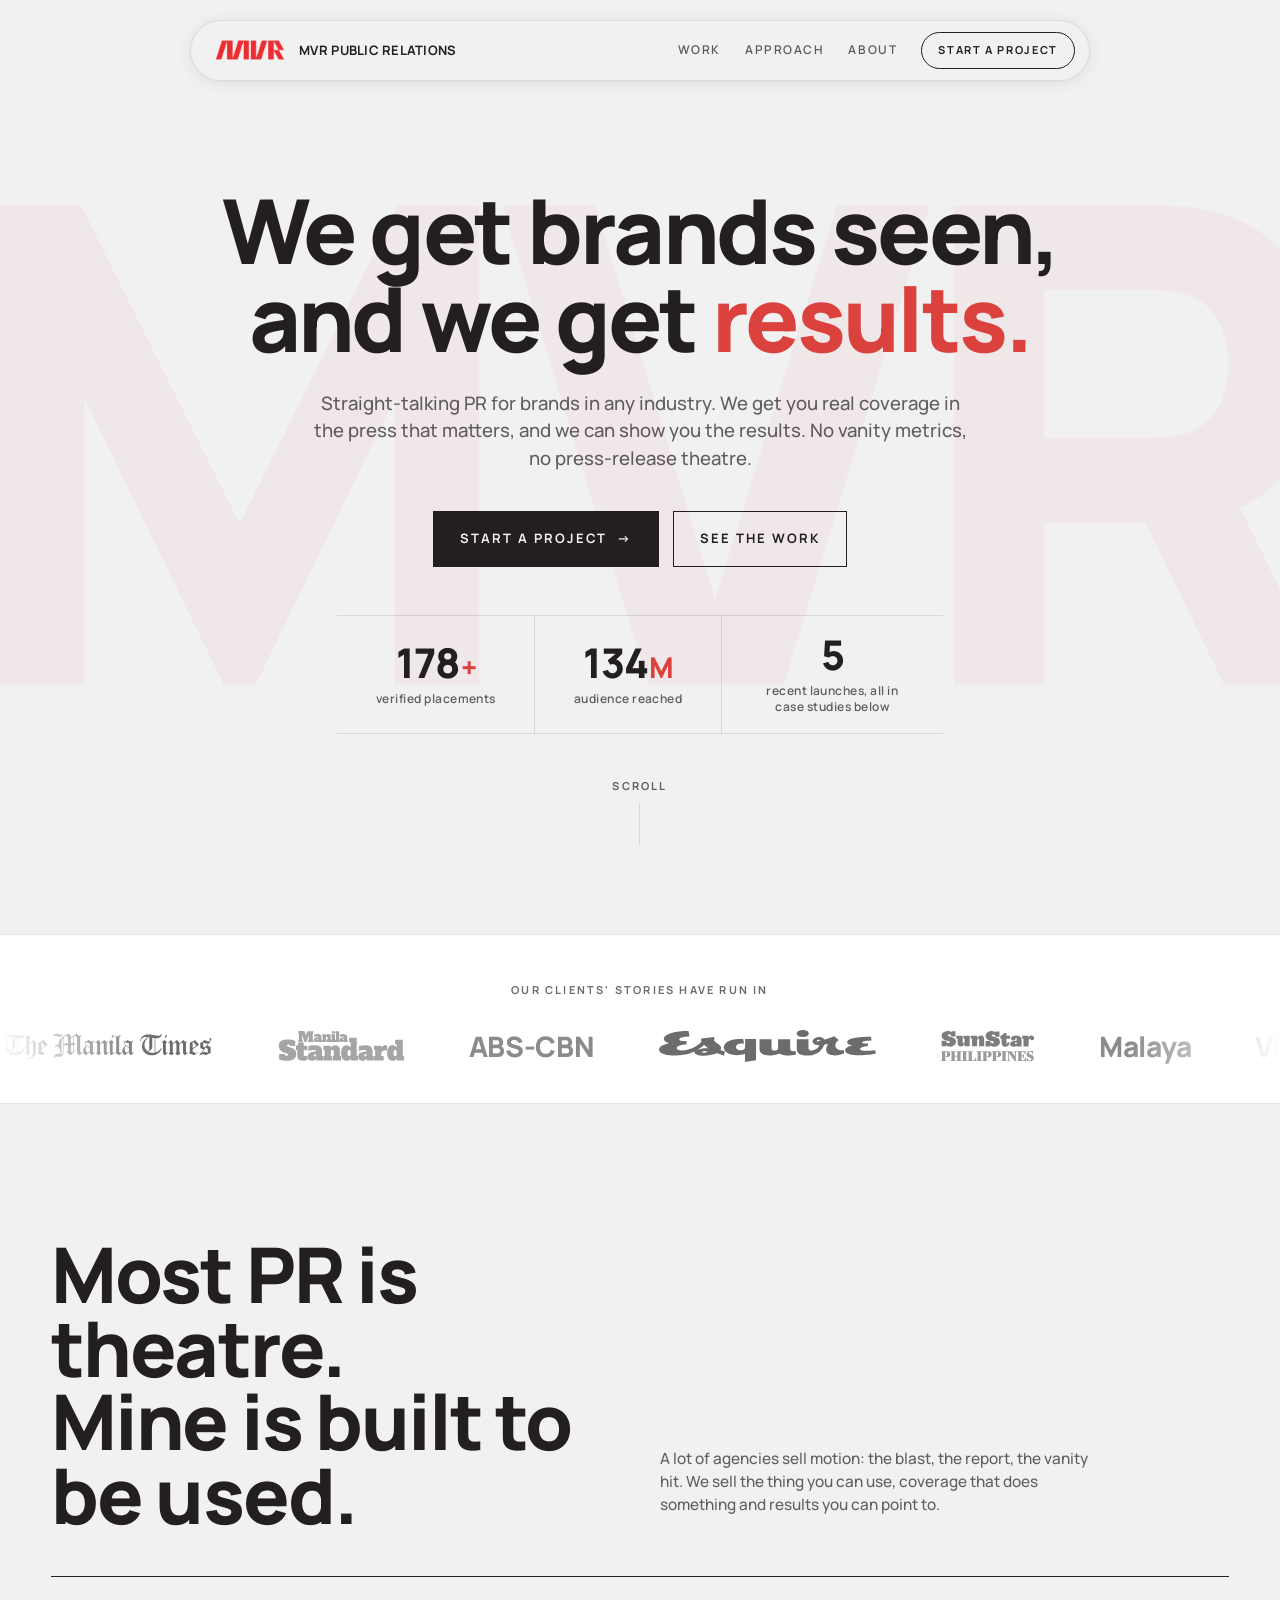
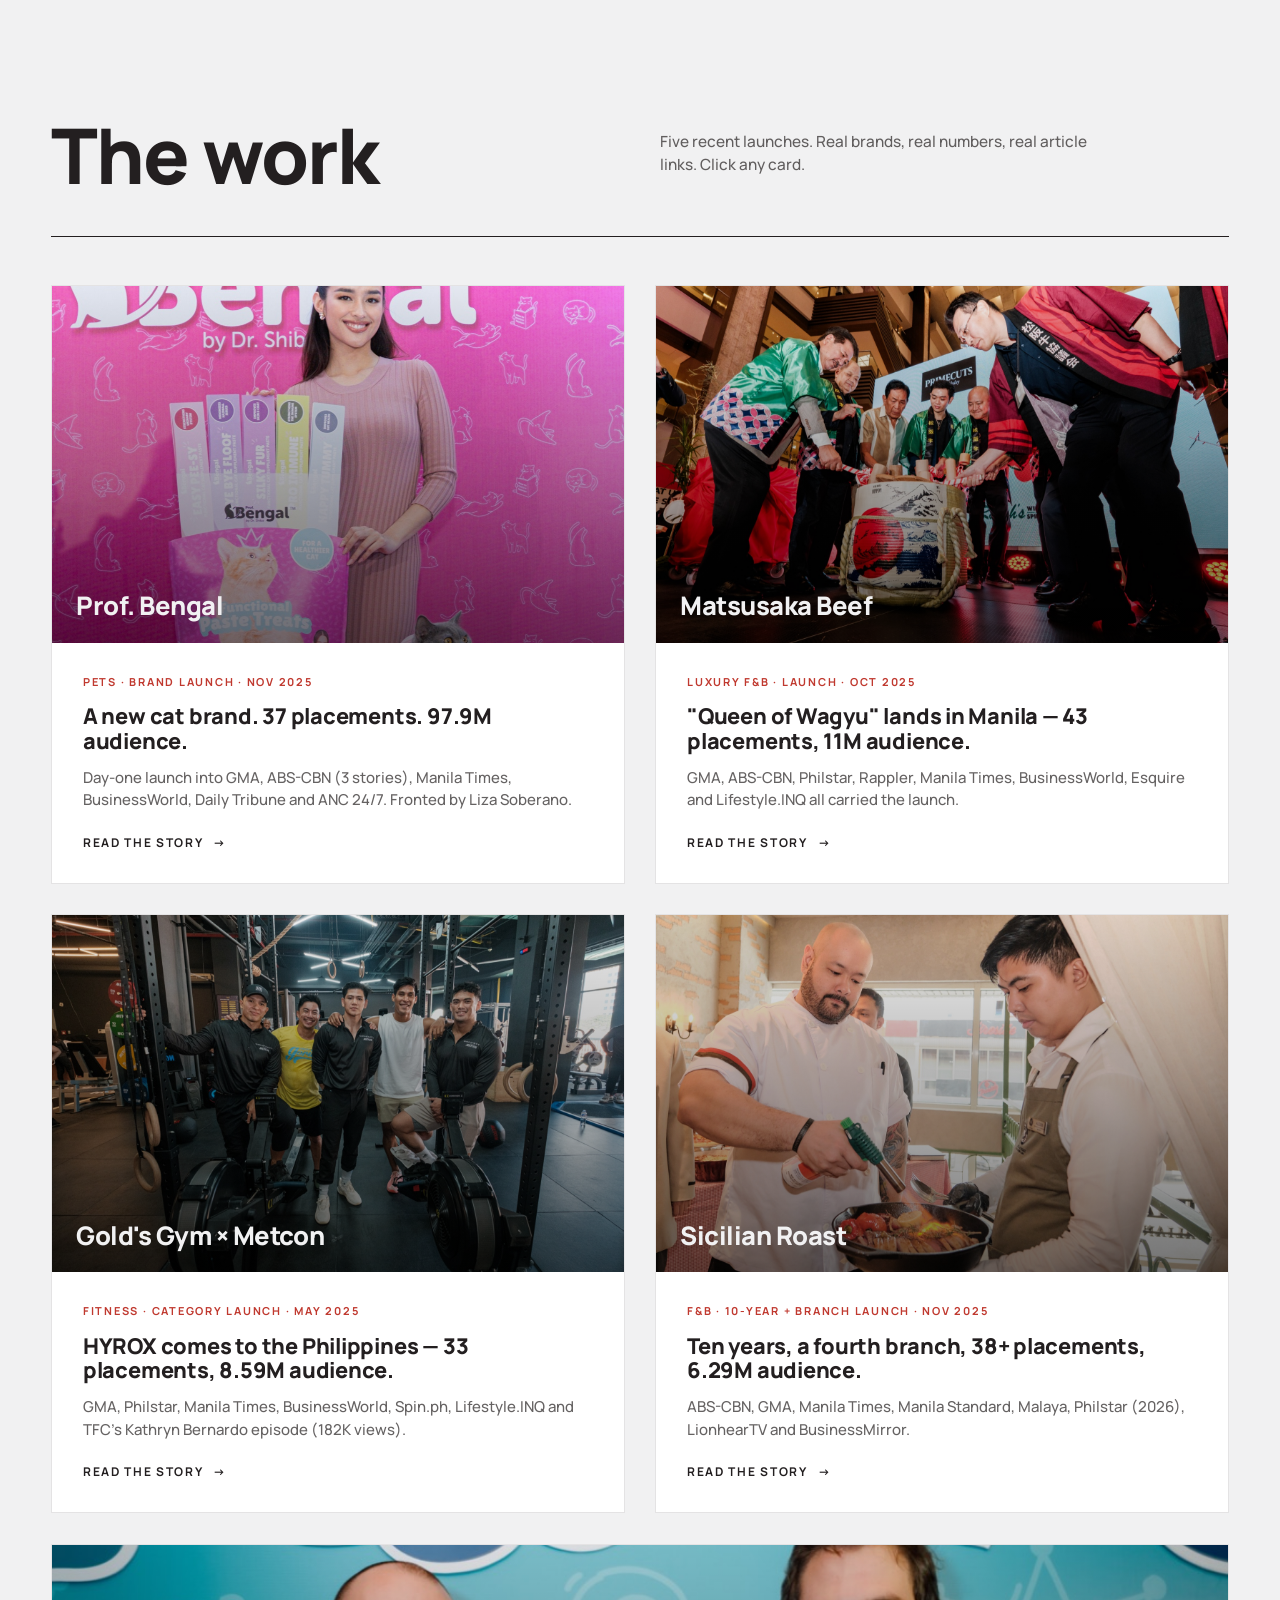
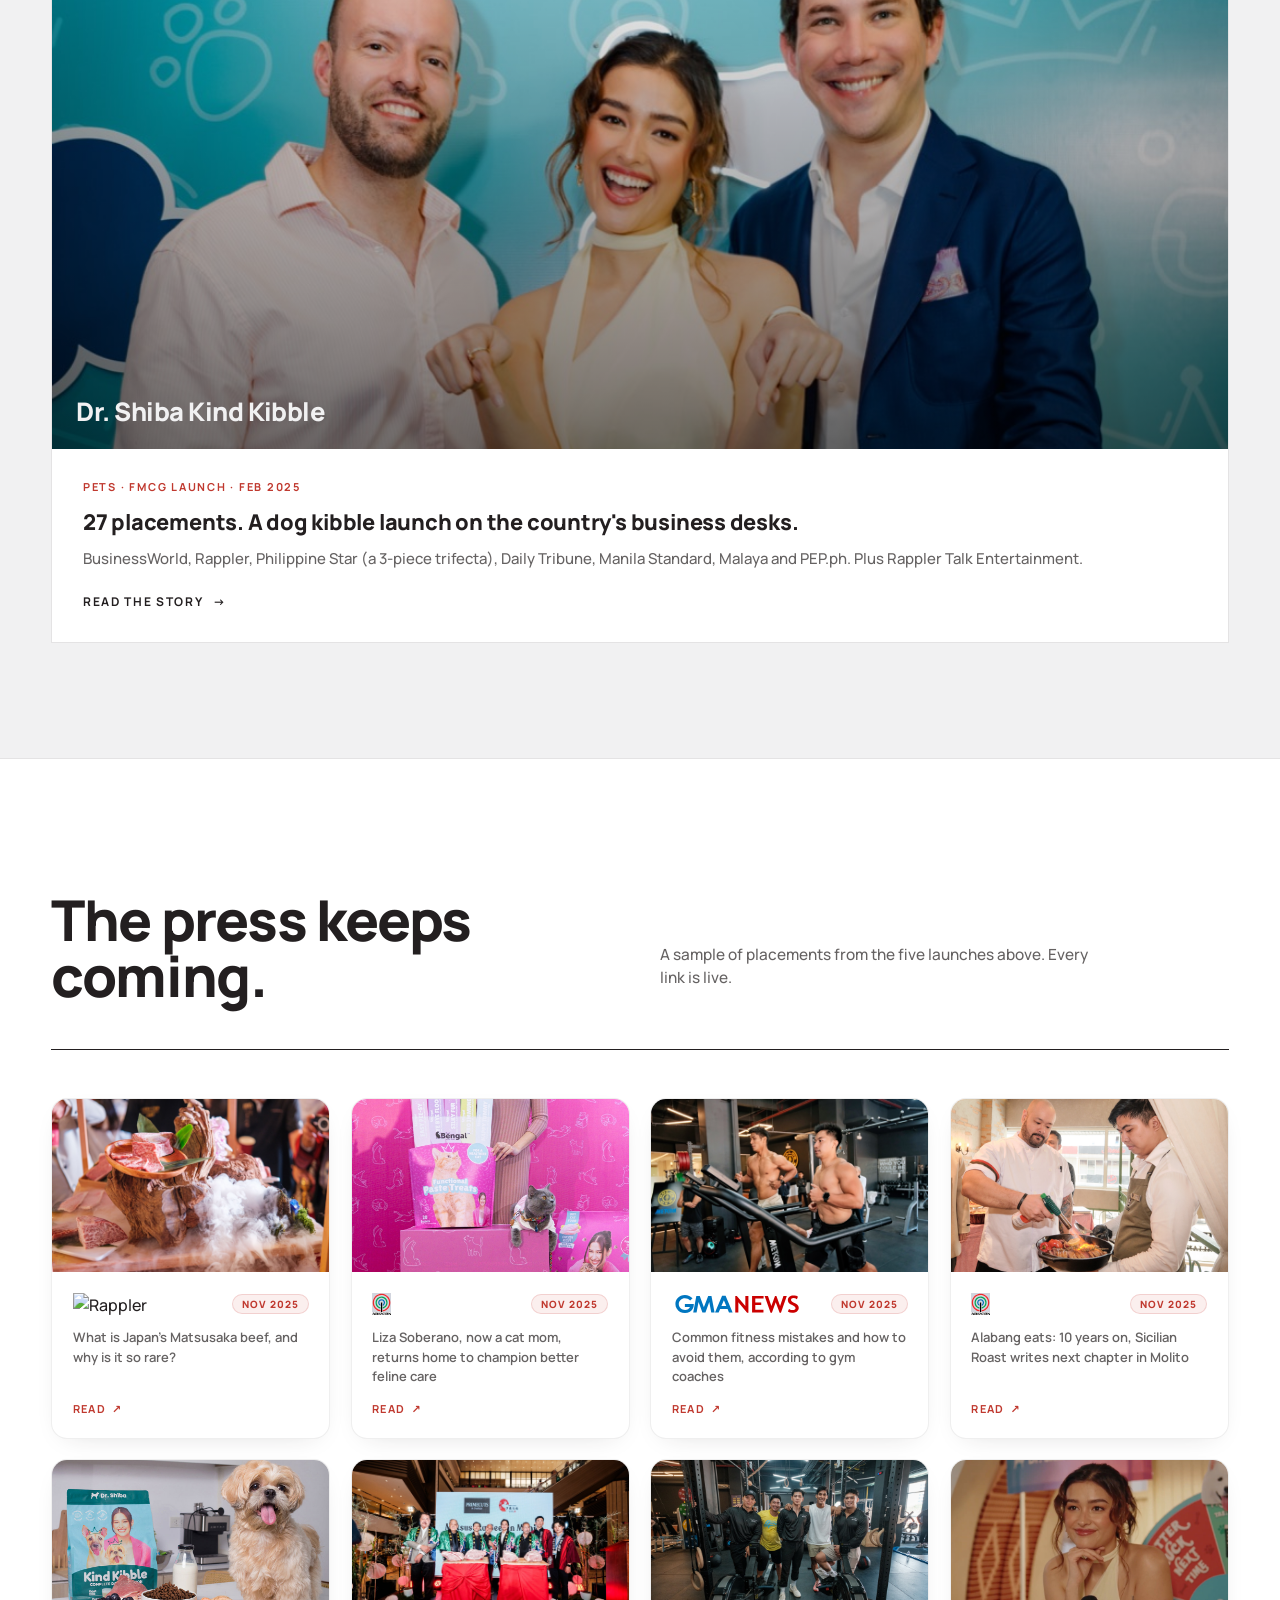
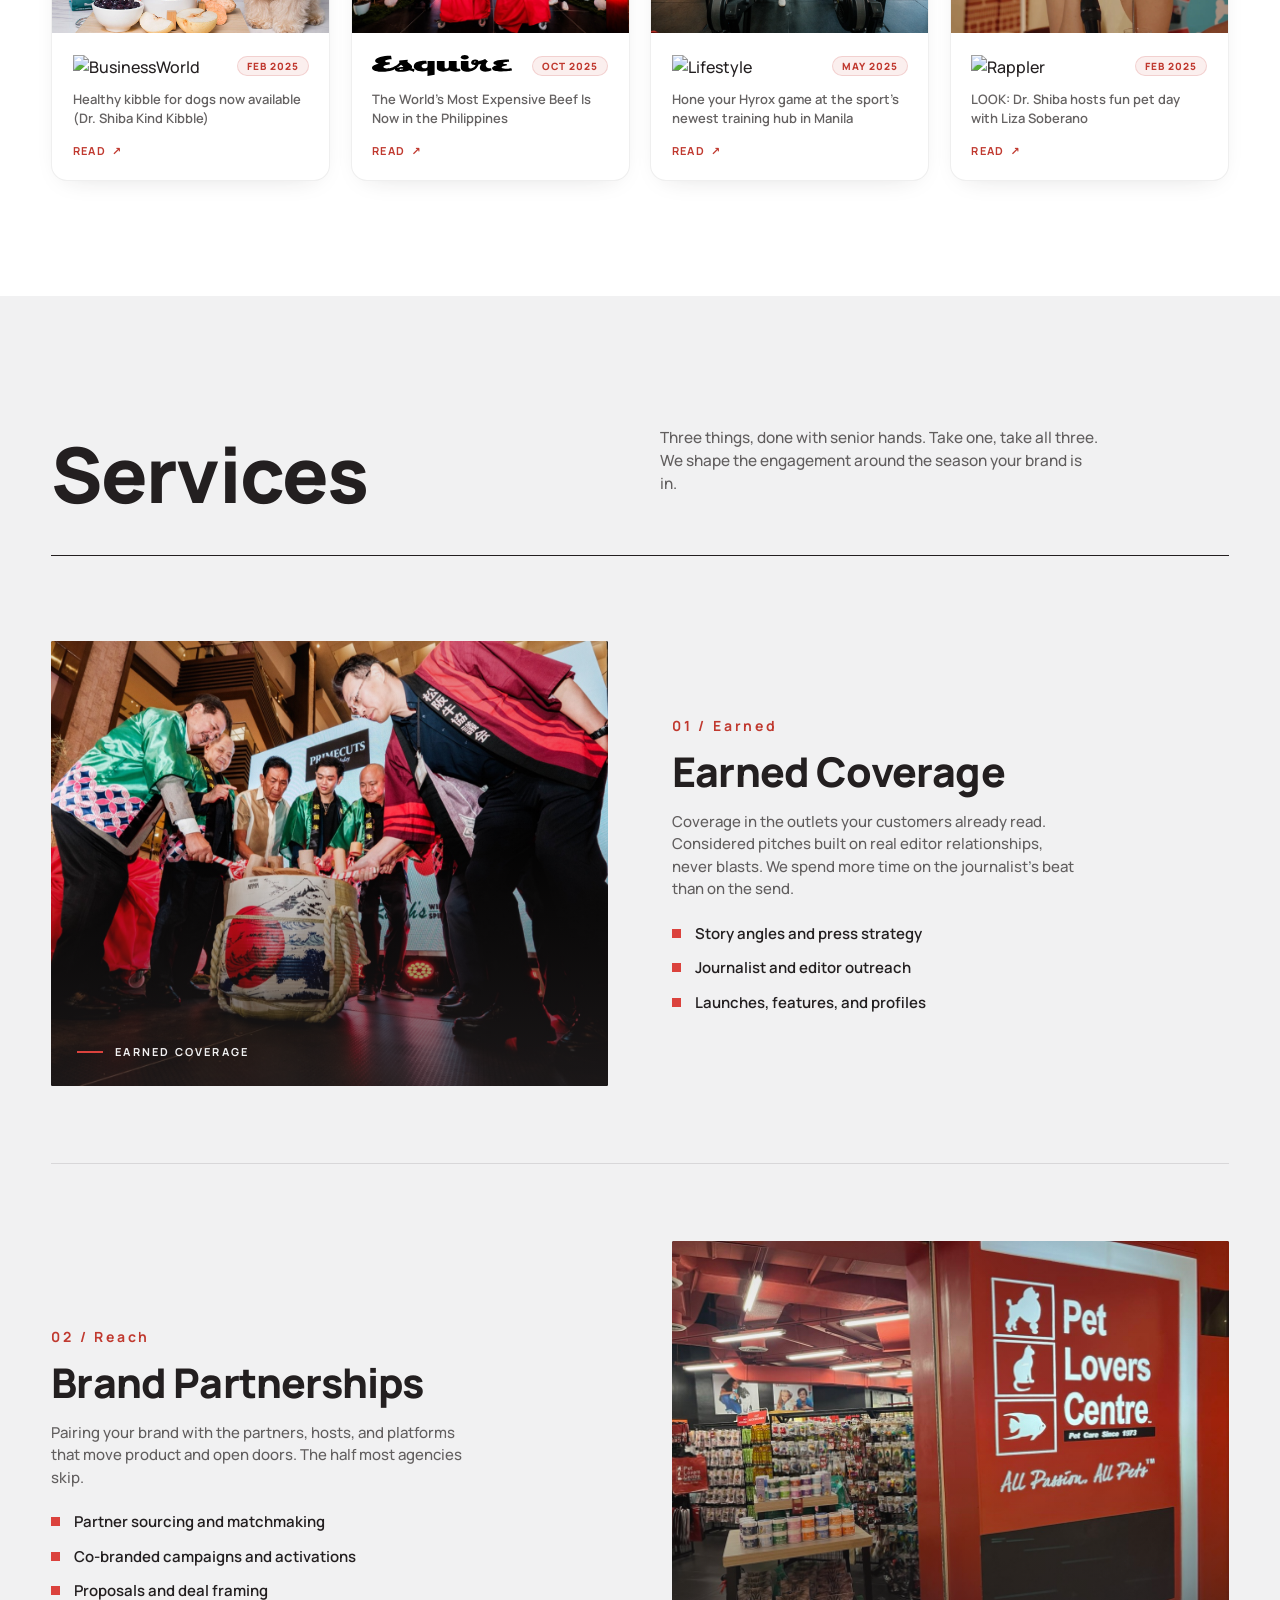
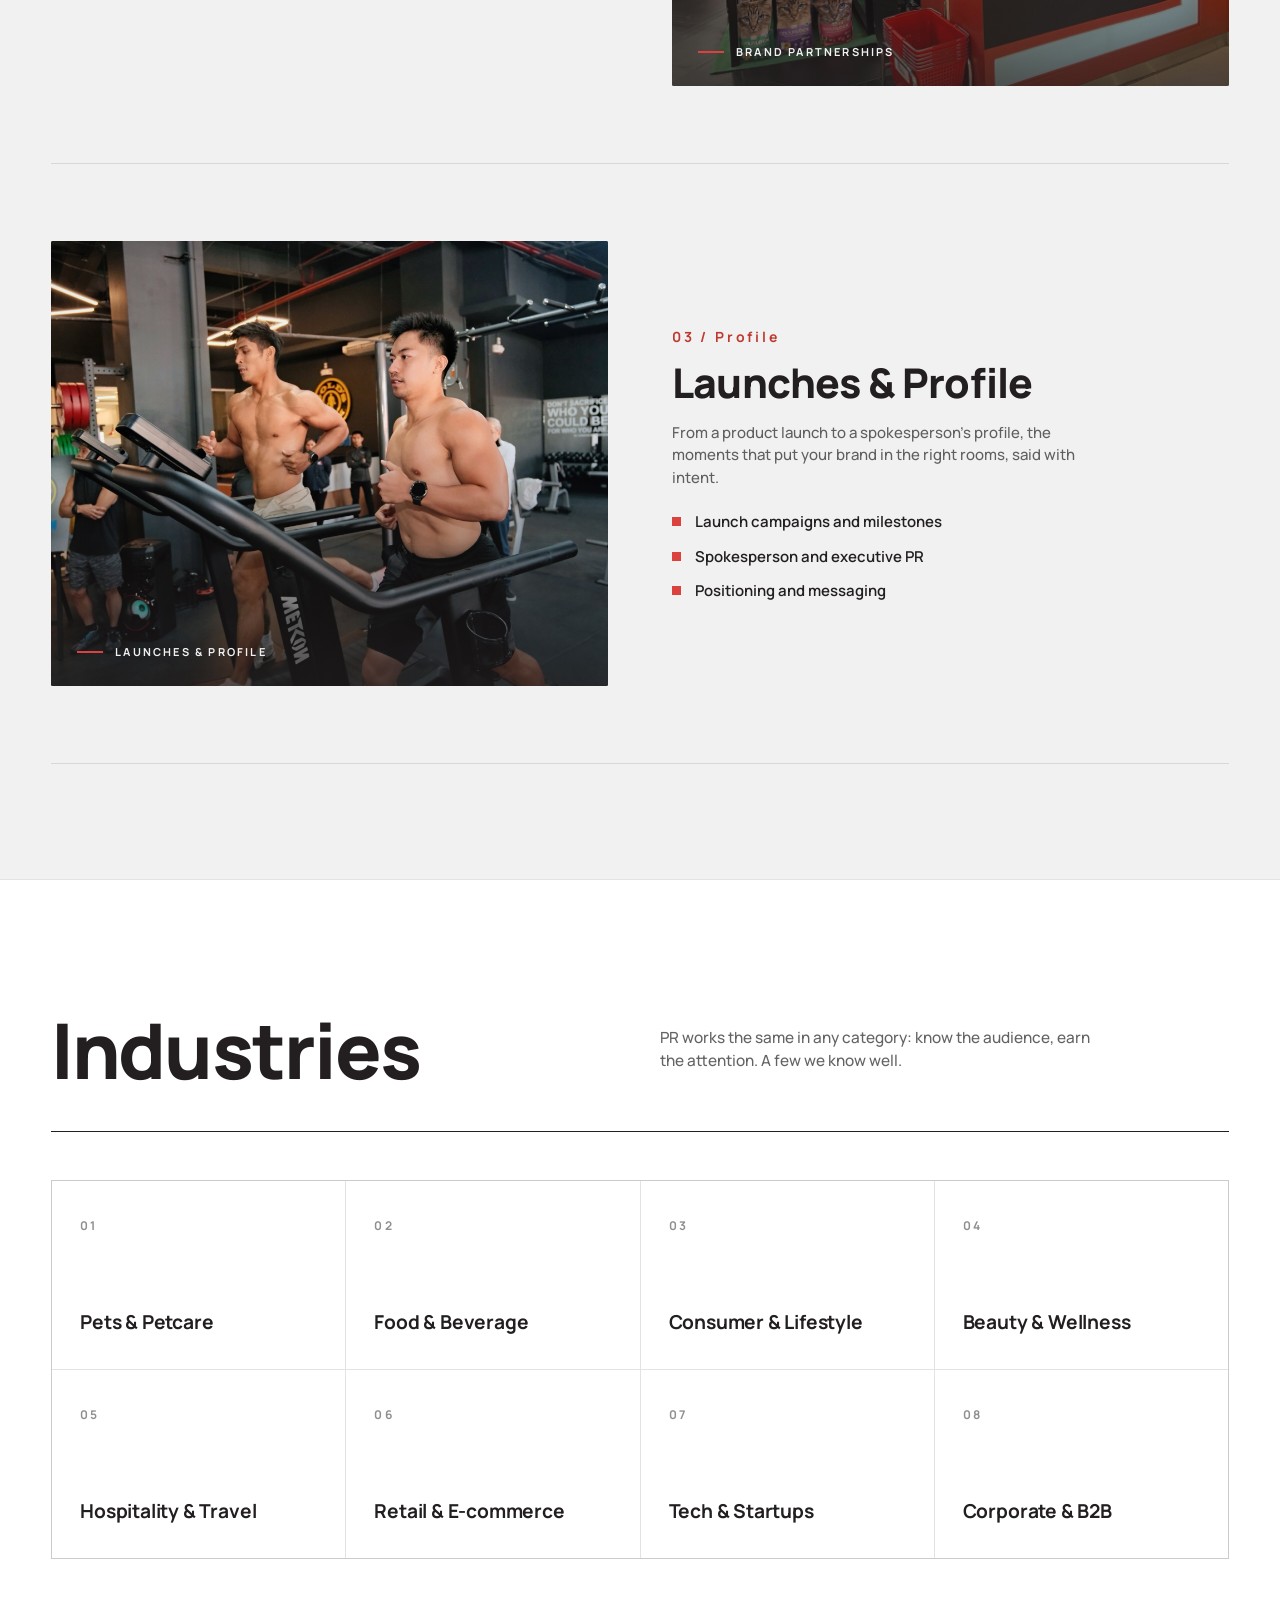
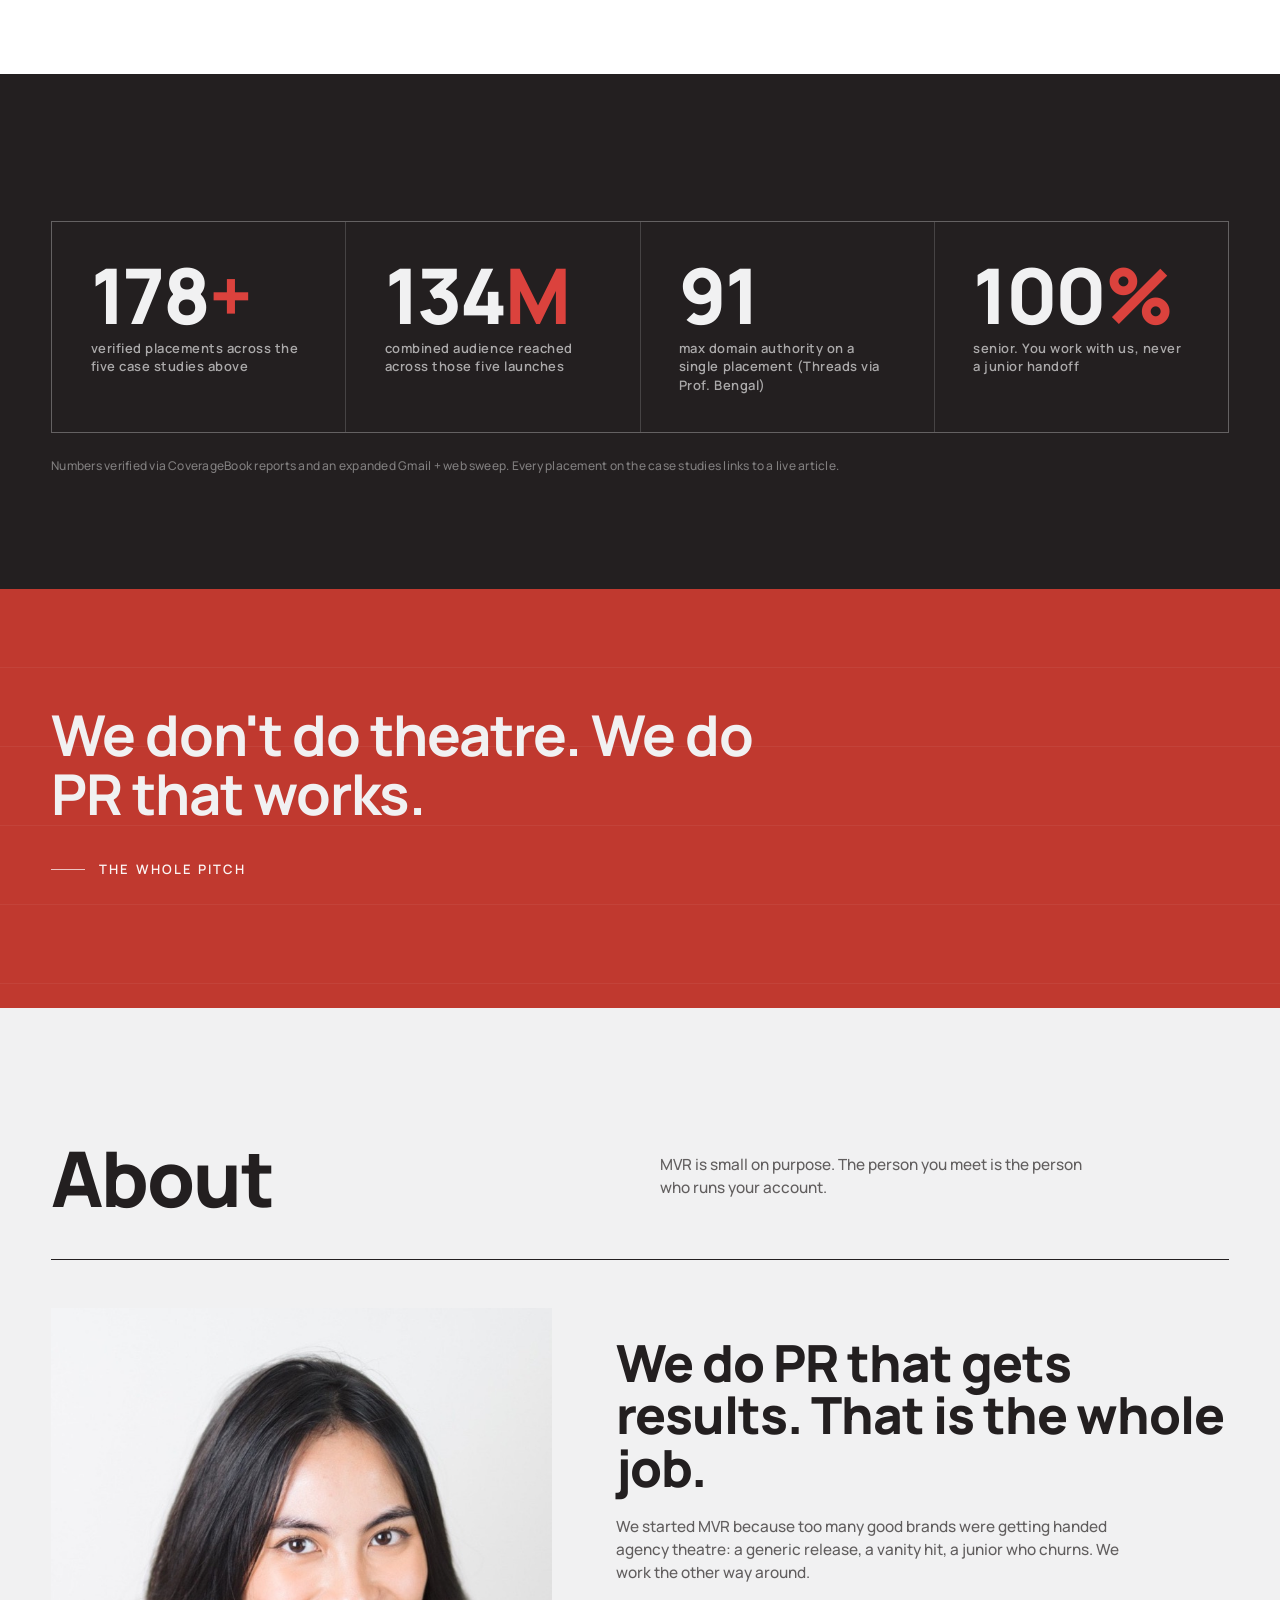
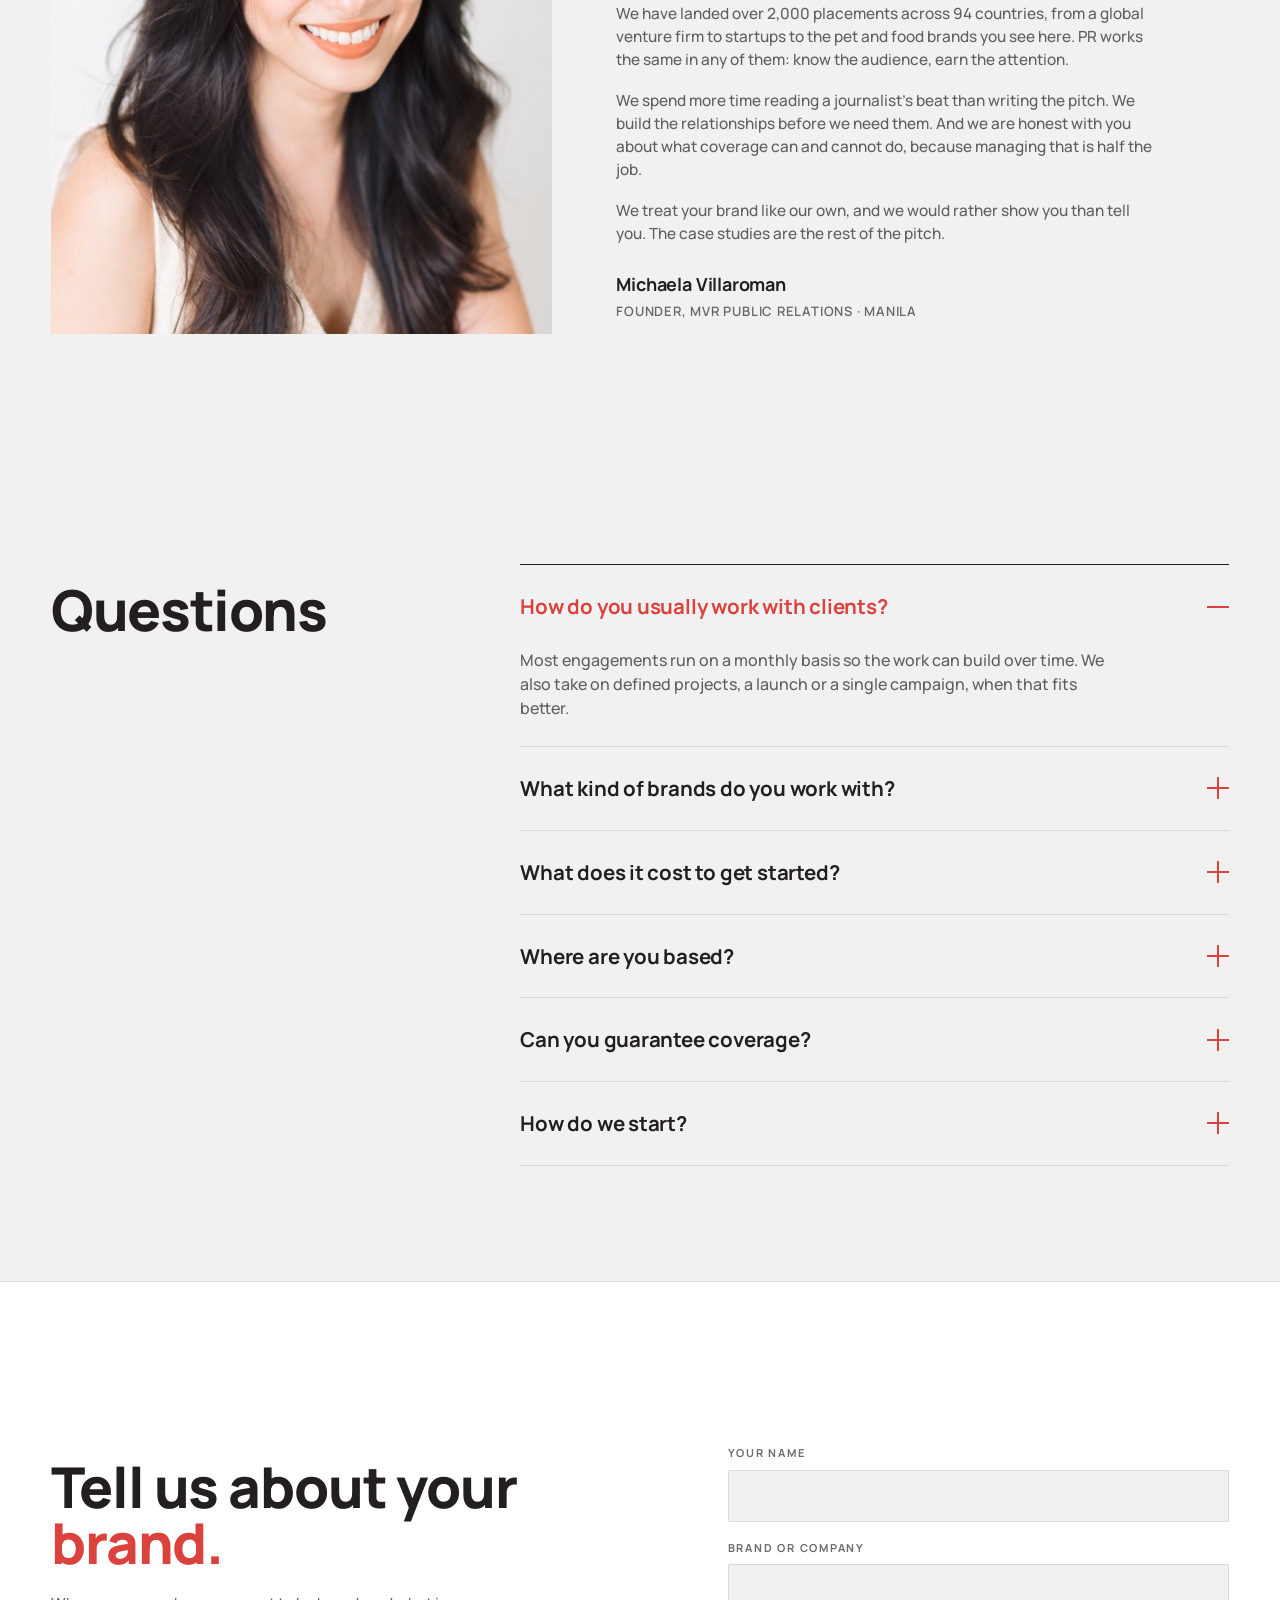
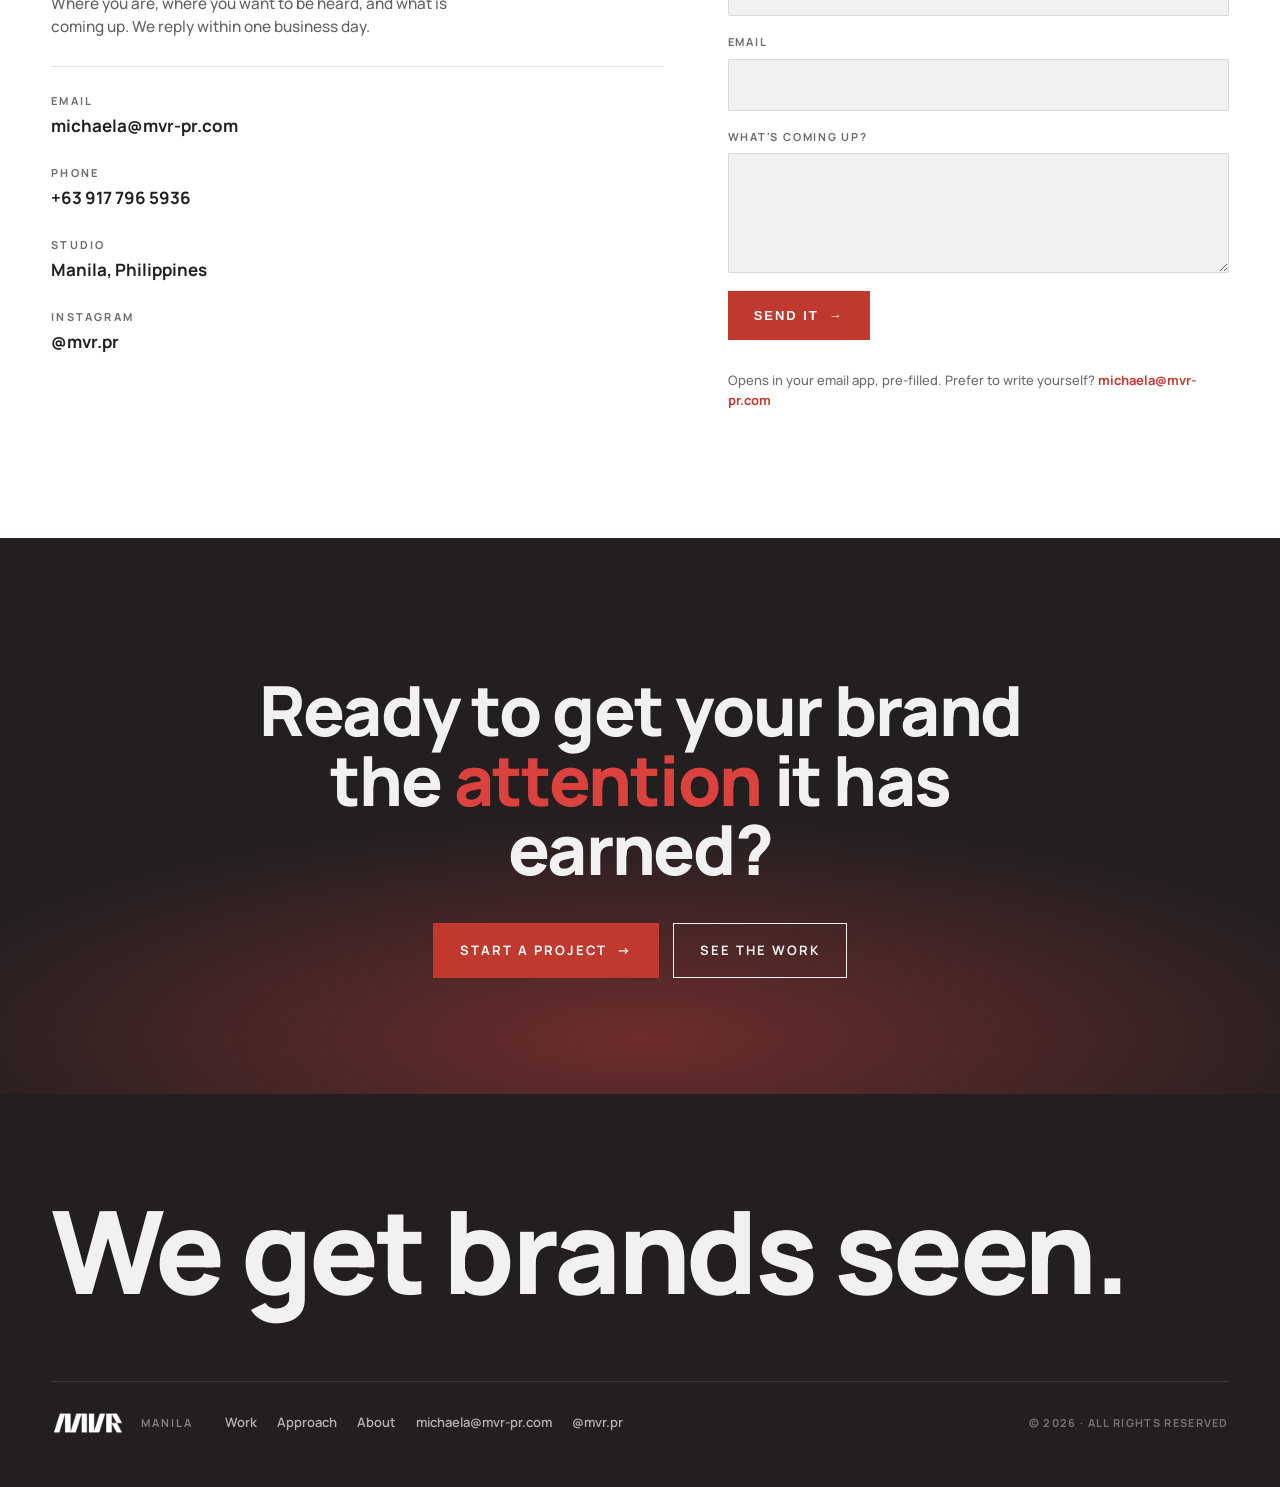
==== commit 64b2cf4f: "Rebuild coverage section as visual photo cards; fix case study image cropping" ====
--- a/index.html
+++ b/index.html
@@ -217,54 +217,78 @@
     </section>
 
     <!-- ============ RECENT COVERAGE ============ -->
-    <section class="cs-coverage" id="press">
+    <section class="coverage" id="press">
       <div class="wrap">
         <div class="sec-head reveal">
           <div>
-            <h2>Recent coverage</h2>
-          </div>
-          <p>A sample of what we have landed lately, pulled from the five launches above. Real outlets, real headlines. Click through and check.</p>
-        </div>
-        <div class="cov-list reveal">
-          <a class="cov-item" href="https://www.rappler.com/life-and-style/food-drinks/japan-rare-matsusaka-beef-ito-ranch-doubleday-import/" target="_blank" rel="noopener">
-            <span class="cov-pub">Rappler</span>
-            <span class="cov-head">What is Japan's Matsusaka beef, and why is it so rare?</span>
-            <span class="cov-go">Read &#8599;</span>
-          </a>
-          <a class="cov-item" href="https://www.abs-cbn.com/lifestyle/people-culture-events/2025/11/7/liza-soberano-now-a-cat-mom-returns-home-to-champion-better-feline-care-1846" target="_blank" rel="noopener">
-            <span class="cov-pub">ABS-CBN</span>
-            <span class="cov-head">Liza Soberano, now a cat mom, returns home to champion better feline care</span>
-            <span class="cov-go">Read &#8599;</span>
-          </a>
-          <a class="cov-item" href="https://www.gmanetwork.com/news/lifestyle/healthandwellness/949827/fitness-mistakes-advice/story/" target="_blank" rel="noopener">
-            <span class="cov-pub">GMA Network</span>
-            <span class="cov-head">Common fitness mistakes and how to avoid them, according to gym coaches</span>
-            <span class="cov-go">Read &#8599;</span>
-          </a>
-          <a class="cov-item" href="https://www.abs-cbn.com/lifestyle/food-travel/2025/11/21/alabang-eats-10-years-on-sicilian-roast-writes-next-chapter-in-molito-1324" target="_blank" rel="noopener">
-            <span class="cov-pub">ABS-CBN Lifestyle</span>
-            <span class="cov-head">Alabang eats: 10 years on, Sicilian Roast writes next chapter in Molito</span>
-            <span class="cov-go">Read &#8599;</span>
-          </a>
-          <a class="cov-item" href="https://www.bworldonline.com/arts-and-leisure/2025/02/11/652294/healthy-kibble-for-dogs-now-available/" target="_blank" rel="noopener">
-            <span class="cov-pub">BusinessWorld</span>
-            <span class="cov-head">Healthy kibble for dogs now available (Dr. Shiba Kind Kibble)</span>
-            <span class="cov-go">Read &#8599;</span>
-          </a>
-          <a class="cov-item" href="https://www.esquiremag.ph/culture/food-and-drink/ito-ranch-matsusaka-beef-now-in-manila-a3690-20251024-lfrm" target="_blank" rel="noopener">
-            <span class="cov-pub">Esquire Philippines</span>
-            <span class="cov-head">The World's Most Expensive Beef Is Now in the Philippines</span>
-            <span class="cov-go">Read &#8599;</span>
-          </a>
-          <a class="cov-item" href="https://lifestyle.inquirer.net/541901/hone-your-hyrox-game-at-the-sports-newest-training-hub-in-manila/" target="_blank" rel="noopener">
-            <span class="cov-pub">Lifestyle Inquirer</span>
-            <span class="cov-head">Hone your Hyrox game at the sport's newest training hub in Manila</span>
-            <span class="cov-go">Read &#8599;</span>
-          </a>
-          <a class="cov-item" href="https://www.rappler.com/life-and-style/liza-soberano-dr-shiba-pet-day-2025/" target="_blank" rel="noopener">
-            <span class="cov-pub">Rappler</span>
-            <span class="cov-head">LOOK: Dr. Shiba hosts fun pet day with Liza Soberano</span>
-            <span class="cov-go">Read &#8599;</span>
+            <h2>The press keeps coming.</h2>
+          </div>
+          <p>A sample of placements from the five launches above. Every link is live.</p>
+        </div>
+        <div class="cov-cards reveal">
+          <a class="cov-card" href="https://www.rappler.com/life-and-style/food-drinks/japan-rare-matsusaka-beef-ito-ranch-doubleday-import/" target="_blank" rel="noopener">
+            <span class="cc-photo"><img src="assets/work/matsusaka-beef.jpg" alt="Matsusaka beef" loading="lazy" decoding="async" /></span>
+            <span class="cc-body">
+              <span class="cc-top"><span class="cc-brand"><img class="cc-logo" src="assets/press/rappler.svg" alt="Rappler" /></span><span class="cc-date">Nov 2025</span></span>
+              <span class="cc-head">What is Japan's Matsusaka beef, and why is it so rare?</span>
+              <span class="cc-go">Read <span class="ext">&#8599;</span></span>
+            </span>
+          </a>
+          <a class="cov-card" href="https://www.abs-cbn.com/lifestyle/people-culture-events/2025/11/7/liza-soberano-now-a-cat-mom-returns-home-to-champion-better-feline-care-1846" target="_blank" rel="noopener">
+            <span class="cc-photo"><img src="assets/work/bengal-hero.jpg" alt="Liza Soberano with Prof. Bengal" loading="lazy" decoding="async" /></span>
+            <span class="cc-body">
+              <span class="cc-top"><span class="cc-brand"><img class="cc-logo" src="assets/press/abs-cbn.svg" alt="ABS-CBN" /></span><span class="cc-date">Nov 2025</span></span>
+              <span class="cc-head">Liza Soberano, now a cat mom, returns home to champion better feline care</span>
+              <span class="cc-go">Read <span class="ext">&#8599;</span></span>
+            </span>
+          </a>
+          <a class="cov-card" href="https://www.gmanetwork.com/news/lifestyle/healthandwellness/949827/fitness-mistakes-advice/story/" target="_blank" rel="noopener">
+            <span class="cc-photo"><img src="assets/work/hyrox-action.jpg" alt="HYROX training" loading="lazy" decoding="async" /></span>
+            <span class="cc-body">
+              <span class="cc-top"><span class="cc-brand"><img class="cc-logo" src="assets/press/gma.svg" alt="GMA Network" /></span><span class="cc-date">Nov 2025</span></span>
+              <span class="cc-head">Common fitness mistakes and how to avoid them, according to gym coaches</span>
+              <span class="cc-go">Read <span class="ext">&#8599;</span></span>
+            </span>
+          </a>
+          <a class="cov-card" href="https://www.abs-cbn.com/lifestyle/food-travel/2025/11/21/alabang-eats-10-years-on-sicilian-roast-writes-next-chapter-in-molito-1324" target="_blank" rel="noopener">
+            <span class="cc-photo"><img src="assets/work/sicilian-torch.jpg" alt="Sicilian Roast" loading="lazy" decoding="async" /></span>
+            <span class="cc-body">
+              <span class="cc-top"><span class="cc-brand"><img class="cc-logo" src="assets/press/abs-cbn.svg" alt="ABS-CBN Lifestyle" /></span><span class="cc-date">Nov 2025</span></span>
+              <span class="cc-head">Alabang eats: 10 years on, Sicilian Roast writes next chapter in Molito</span>
+              <span class="cc-go">Read <span class="ext">&#8599;</span></span>
+            </span>
+          </a>
+          <a class="cov-card" href="https://www.bworldonline.com/arts-and-leisure/2025/02/11/652294/healthy-kibble-for-dogs-now-available/" target="_blank" rel="noopener">
+            <span class="cc-photo"><img src="assets/coverage/businessworld-kibble.jpg" alt="Dr. Shiba Kind Kibble" loading="lazy" decoding="async" /></span>
+            <span class="cc-body">
+              <span class="cc-top"><span class="cc-brand"><img class="cc-logo" src="assets/press/businessworld.svg" alt="BusinessWorld" /></span><span class="cc-date">Feb 2025</span></span>
+              <span class="cc-head">Healthy kibble for dogs now available (Dr. Shiba Kind Kibble)</span>
+              <span class="cc-go">Read <span class="ext">&#8599;</span></span>
+            </span>
+          </a>
+          <a class="cov-card" href="https://www.esquiremag.ph/culture/food-and-drink/ito-ranch-matsusaka-beef-now-in-manila-a3690-20251024-lfrm" target="_blank" rel="noopener">
+            <span class="cc-photo"><img src="assets/work/matsusaka-execs.jpg" alt="Matsusaka Beef executives" loading="lazy" decoding="async" /></span>
+            <span class="cc-body">
+              <span class="cc-top"><span class="cc-brand"><img class="cc-logo" src="assets/press/esquire.svg" alt="Esquire Philippines" /></span><span class="cc-date">Oct 2025</span></span>
+              <span class="cc-head">The World's Most Expensive Beef Is Now in the Philippines</span>
+              <span class="cc-go">Read <span class="ext">&#8599;</span></span>
+            </span>
+          </a>
+          <a class="cov-card" href="https://lifestyle.inquirer.net/541901/hone-your-hyrox-game-at-the-sports-newest-training-hub-in-manila/" target="_blank" rel="noopener">
+            <span class="cc-photo"><img src="assets/work/hyrox-group.jpg" alt="HYROX Gold's Gym team" loading="lazy" decoding="async" /></span>
+            <span class="cc-body">
+              <span class="cc-top"><span class="cc-brand"><img class="cc-logo" src="assets/press/lifestyle-inquirer.svg" alt="Lifestyle Inquirer" /></span><span class="cc-date">May 2025</span></span>
+              <span class="cc-head">Hone your Hyrox game at the sport's newest training hub in Manila</span>
+              <span class="cc-go">Read <span class="ext">&#8599;</span></span>
+            </span>
+          </a>
+          <a class="cov-card" href="https://www.rappler.com/life-and-style/liza-soberano-dr-shiba-pet-day-2025/" target="_blank" rel="noopener">
+            <span class="cc-photo"><img src="assets/coverage/rappler-drshiba.jpg" alt="Dr. Shiba pet day with Liza Soberano" loading="lazy" decoding="async" /></span>
+            <span class="cc-body">
+              <span class="cc-top"><span class="cc-brand"><img class="cc-logo" src="assets/press/rappler.svg" alt="Rappler" /></span><span class="cc-date">Feb 2025</span></span>
+              <span class="cc-head">LOOK: Dr. Shiba hosts fun pet day with Liza Soberano</span>
+              <span class="cc-go">Read <span class="ext">&#8599;</span></span>
+            </span>
           </a>
         </div>
       </div>
--- a/styles.css
+++ b/styles.css
@@ -367,32 +367,24 @@
 .cs-quote blockquote{max-width:24ch;margin:0 auto;font-size:clamp(26px,3.6vw,52px);font-weight:700;line-height:1.1;letter-spacing:-.018em}
 .cs-quote .by{margin-top:28px;font-size:13px;font-weight:700;letter-spacing:.12em;text-transform:uppercase;color:rgba(255,255,255,.95)}
 
-.cs-coverage{padding:var(--section-pad) 0;background:var(--paper);border-top:1px solid var(--rule)}
-.cs-coverage .sec-head h2{font-size:clamp(32px,4.4vw,64px);line-height:1}
-.cov-list{margin-top:36px;border-top:1px solid var(--ink);counter-reset:cov}
-.cov-item{display:grid;grid-template-columns:32px 200px 1fr auto;gap:clamp(14px,2.4vw,40px);align-items:center;padding:22px 0;border-bottom:1px solid var(--rule);transition:padding-left .2s,background .2s;counter-increment:cov;position:relative}
-.cov-item::before{content:"";display:block}
-.cov-item:hover{padding-left:10px;background:linear-gradient(90deg,rgba(192,57,47,.05) 0%,transparent 60%)}
-.cov-item.nolink{cursor:default}
-.cov-item.nolink:hover{padding-left:0;background:none}
-.cov-pub{font-size:clamp(16px,1.4vw,20px);font-weight:800;letter-spacing:-.01em}
-.cov-head{font-size:15px;color:var(--ink-70);line-height:1.4}
-.cov-go{font-size:12px;font-weight:700;letter-spacing:.12em;text-transform:uppercase;color:var(--red-ink);white-space:nowrap}
-/* top three placements get a numeric rank in the first column */
-.cov-list .cov-item:nth-child(-n+3){padding-top:26px;padding-bottom:26px}
-.cov-list .cov-item:nth-child(-n+3)::before{content:"0" counter(cov);font-size:11px;font-weight:700;letter-spacing:.22em;color:var(--red-ink);align-self:center}
-@media (max-width:680px){
-  .cov-item{grid-template-columns:auto 1fr auto;gap:6px 14px;align-items:start;padding:18px 0}
-  .cov-item::before{grid-row:1/2;align-self:start;padding-top:3px}
-  .cov-pub{grid-row:1/2;font-size:17px}
-  .cov-head{grid-column:1/-1;grid-row:2/3;margin-top:2px}
-  .cov-go{grid-row:1/2;align-self:start;padding-top:3px}
-  .cov-list .cov-item:nth-child(n+4){grid-template-columns:1fr auto}
-  .cov-list .cov-item:nth-child(n+4)::before{display:none}
-  .cov-list .cov-item:nth-child(n+4) .cov-pub{grid-column:1/2}
-  .cov-list .cov-item:nth-child(n+4) .cov-head{grid-column:1/-1}
-  .cov-list .cov-item:nth-child(n+4) .cov-go{grid-column:2/3}
-}
+.coverage{padding:var(--section-pad) 0;background:var(--paper);border-top:1px solid var(--rule)}
+.coverage .sec-head h2{font-size:clamp(32px,4.4vw,64px);line-height:1}
+.cov-cards{display:grid;grid-template-columns:repeat(4,1fr);gap:clamp(16px,1.6vw,24px);background:transparent;border:0;margin-top:48px}
+.cov-card{background:var(--paper);border:1px solid rgba(35,31,32,.07);border-radius:16px;min-height:0;padding:0;gap:0;overflow:hidden;display:flex;flex-direction:column;box-shadow:0 8px 26px -16px rgba(35,31,32,.22);transition:transform .3s var(--ease),box-shadow .3s var(--ease),border-color .3s}
+.cov-card:hover{background:var(--paper);transform:translateY(-6px);box-shadow:0 30px 60px -28px rgba(35,31,32,.42);border-color:rgba(35,31,32,.14)}
+.cc-photo{display:block;aspect-ratio:16/10;overflow:hidden;background:var(--ivory)}
+.cc-photo img{width:100%;height:100%;object-fit:cover;display:block;transition:transform .6s var(--ease)}
+.cov-card:hover .cc-photo img{transform:scale(1.05)}
+.cc-body{display:flex;flex-direction:column;gap:12px;padding:clamp(16px,1.6vw,22px);flex:1}
+.cc-top{display:flex;align-items:center;justify-content:space-between;gap:10px}
+.cc-brand{display:flex;align-items:center;gap:8px;min-height:24px}
+.cc-logo{height:22px;width:auto;max-width:140px;object-fit:contain}
+.cc-date{font-size:10px;font-weight:800;letter-spacing:.1em;text-transform:uppercase;color:var(--red-ink);white-space:nowrap;background:rgba(197,53,47,.08);border:1px solid rgba(197,53,47,.16);padding:4px 9px;border-radius:999px;line-height:1;flex:none}
+.cc-head{font-size:13px;color:var(--ink-70);line-height:1.5;flex:1;font-weight:600}
+.cc-go{font-size:11px;font-weight:700;letter-spacing:.12em;text-transform:uppercase;color:var(--red-ink);display:inline-flex;align-items:center;gap:6px;margin-top:2px}
+.cov-card:hover .cc-go{color:var(--ink)}
+@media (max-width:960px){.cov-cards{grid-template-columns:repeat(2,1fr)}}
+@media (max-width:560px){.cov-cards{grid-template-columns:1fr}}
 
 .cs-stats{display:grid;grid-template-columns:repeat(3,1fr);gap:1px;background:var(--rule);border:1px solid var(--rule);margin-top:44px}
 @media (max-width:680px){.cs-stats{grid-template-columns:1fr}}
@@ -507,7 +499,7 @@
 
 /* ---- work-card thumbnails with real images ---- */
 .work-thumb.has-img{background:var(--ink)}
-.work-thumb.has-img img{position:absolute;inset:0;width:100%;height:100%;object-fit:cover;display:block;transition:transform .6s var(--ease)}
+.work-thumb.has-img img{position:absolute;inset:0;width:100%;height:100%;object-fit:cover;object-position:center 20%;display:block;transition:transform .6s var(--ease)}
 .work-thumb.has-img::after{content:"";position:absolute;inset:0;background:linear-gradient(180deg,rgba(0,0,0,.05) 0%,rgba(0,0,0,.55) 100%);z-index:1}
 .work-thumb.has-img .wm-big{position:relative;z-index:2;align-self:flex-end;padding:24px;text-align:left;font-size:clamp(22px,2vw,30px);width:100%;letter-spacing:-.02em}
 .work-thumb.has-img .ghost{display:none}
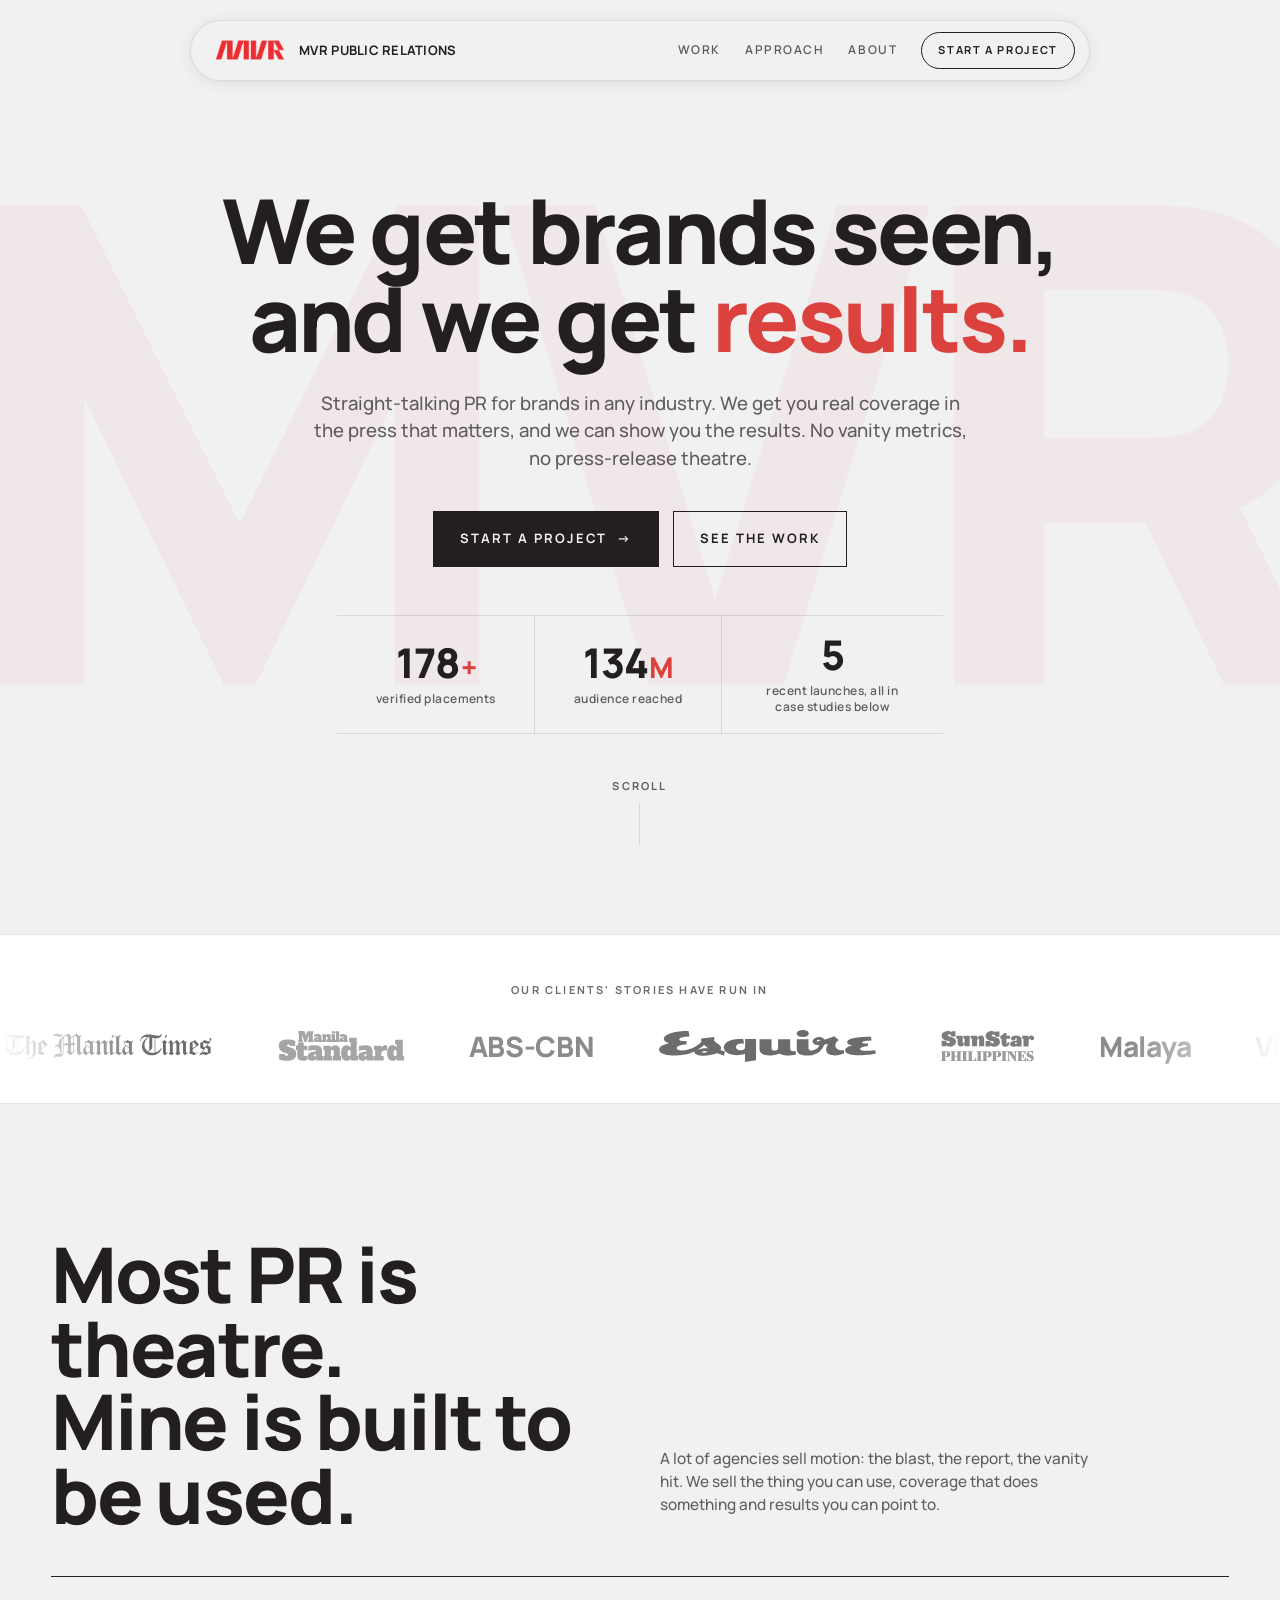
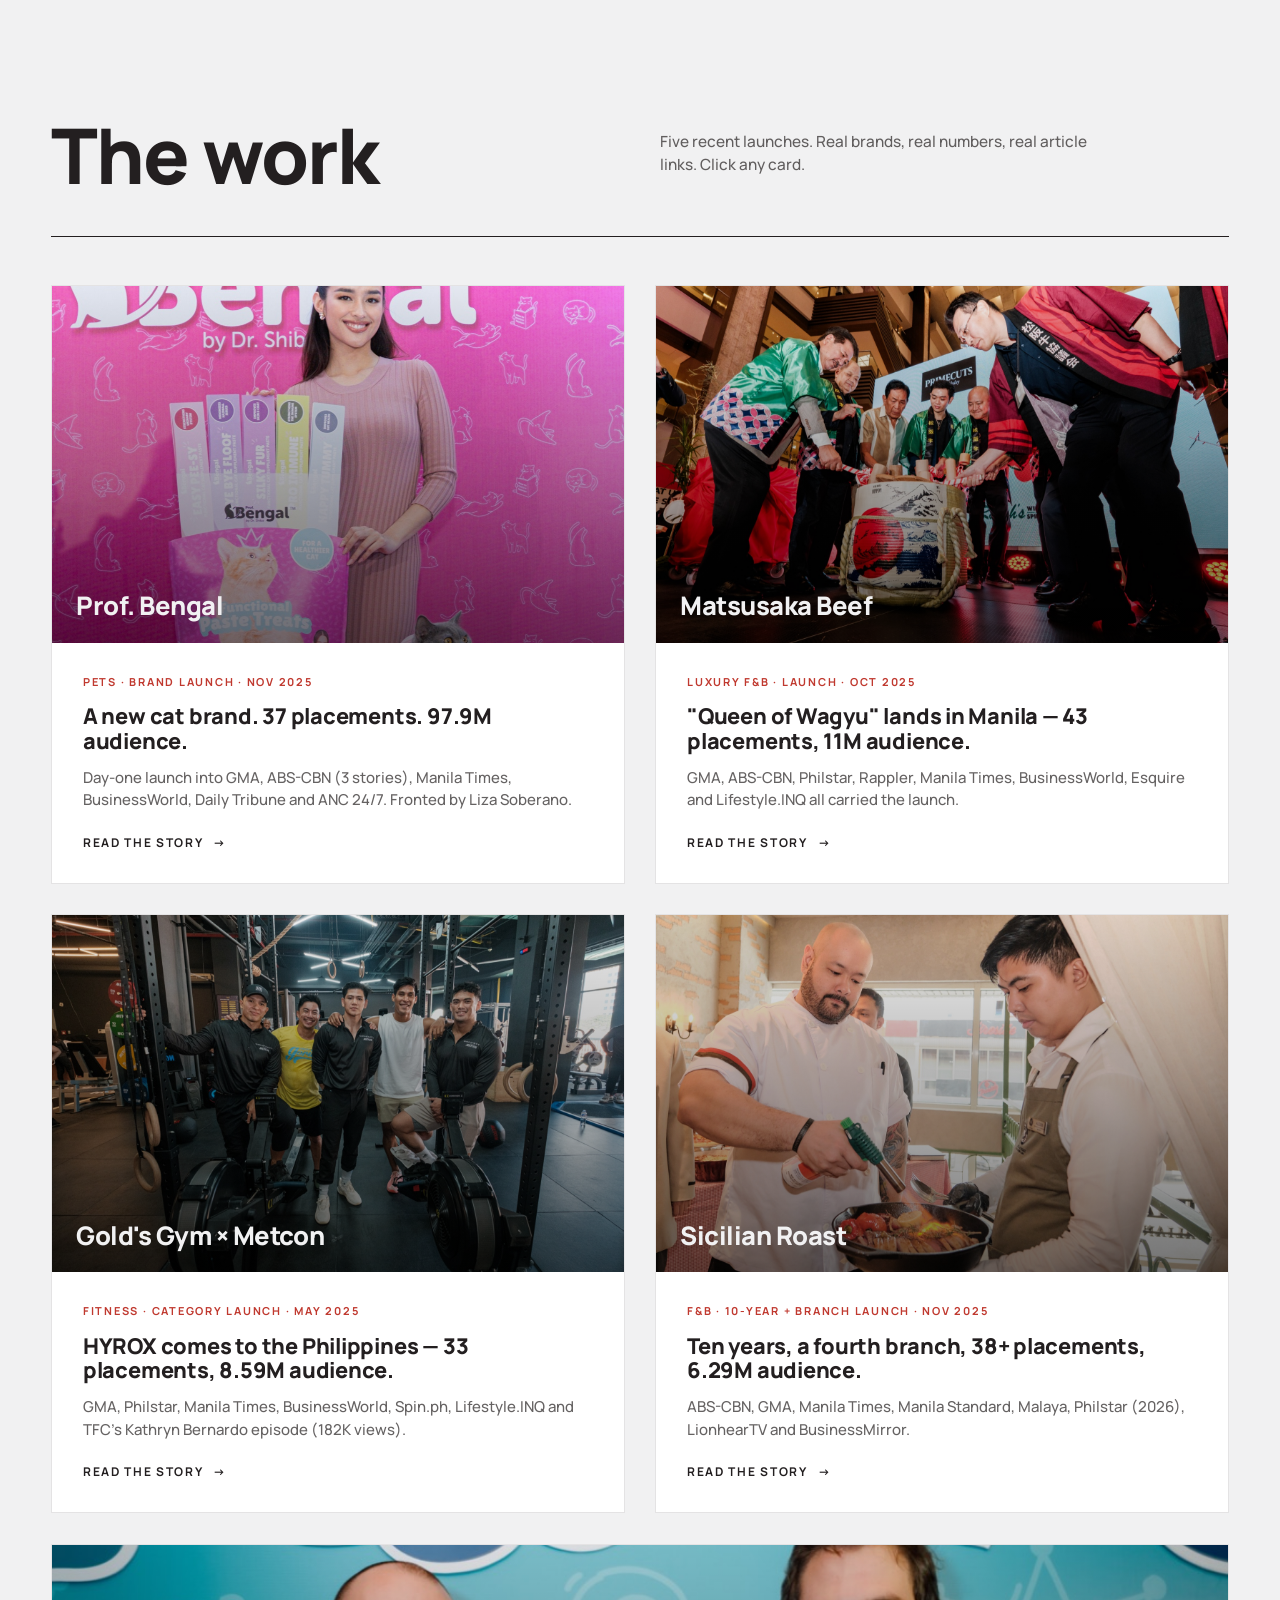
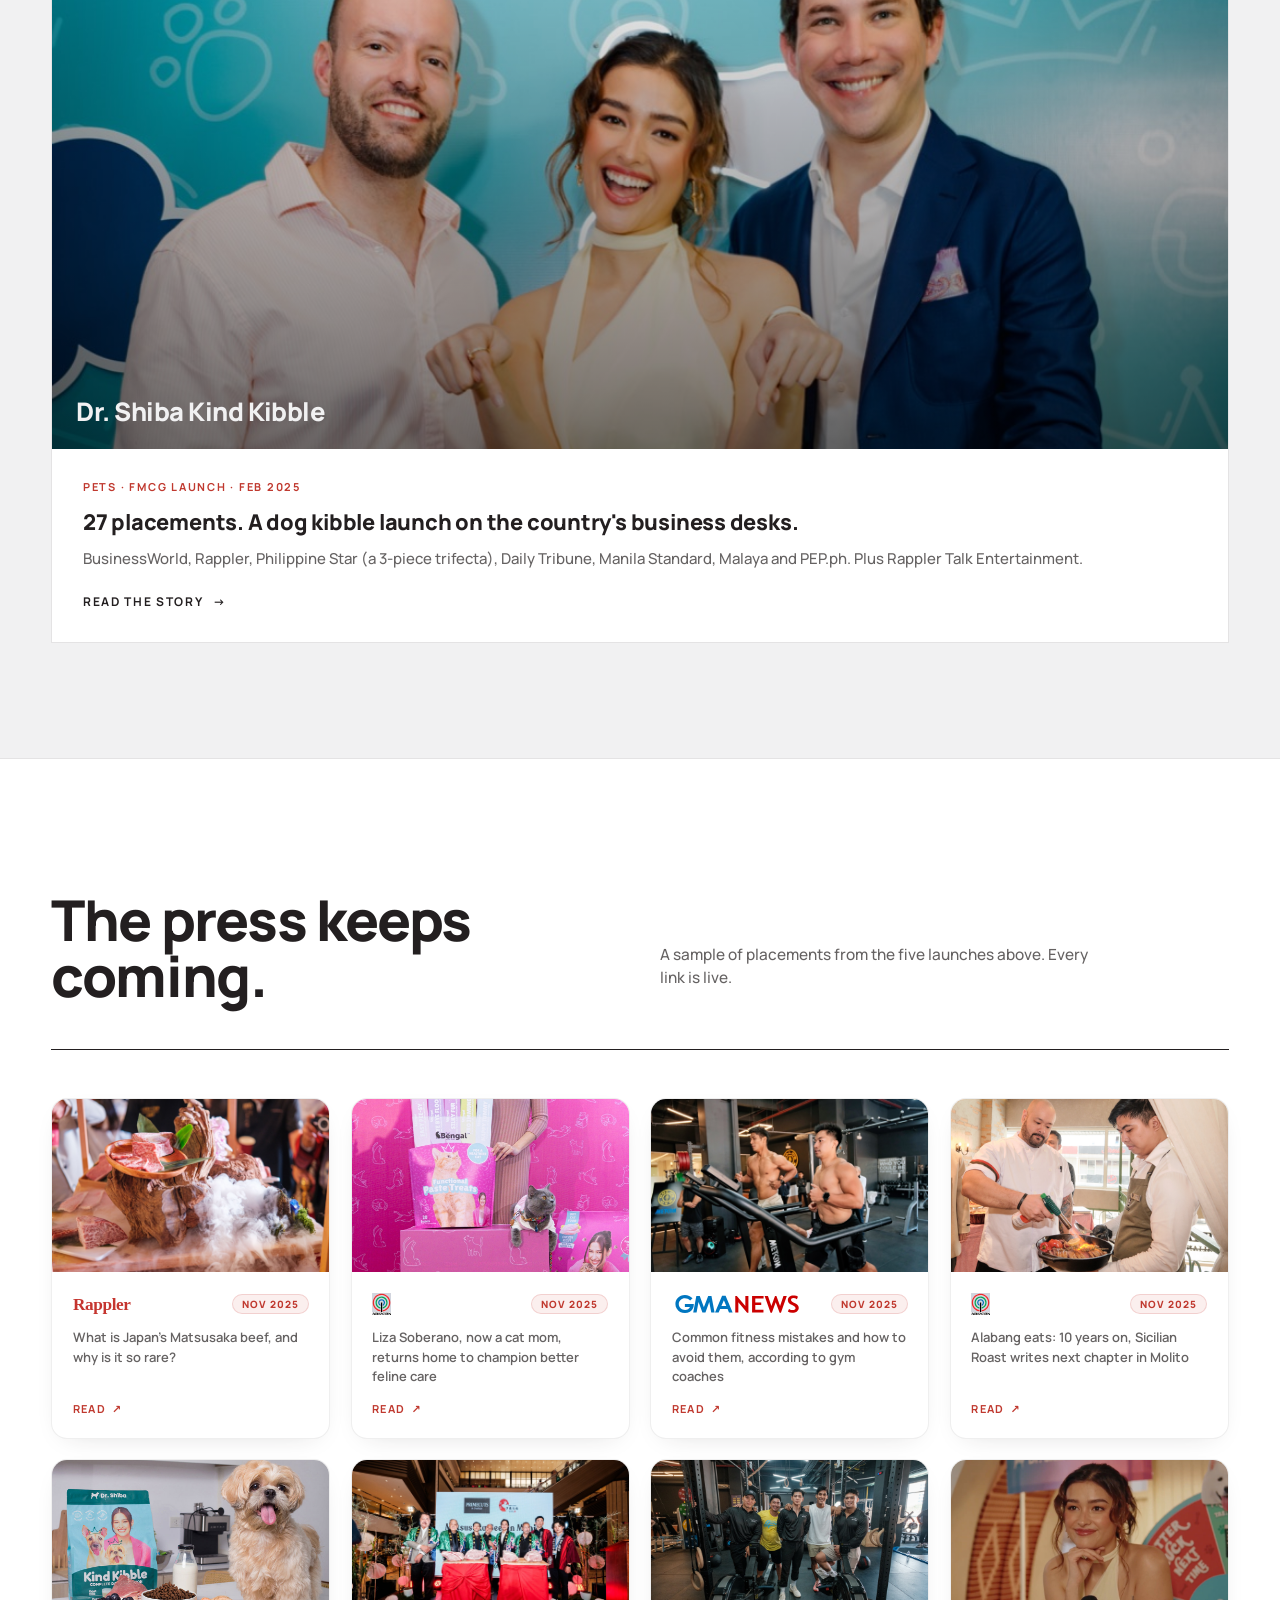
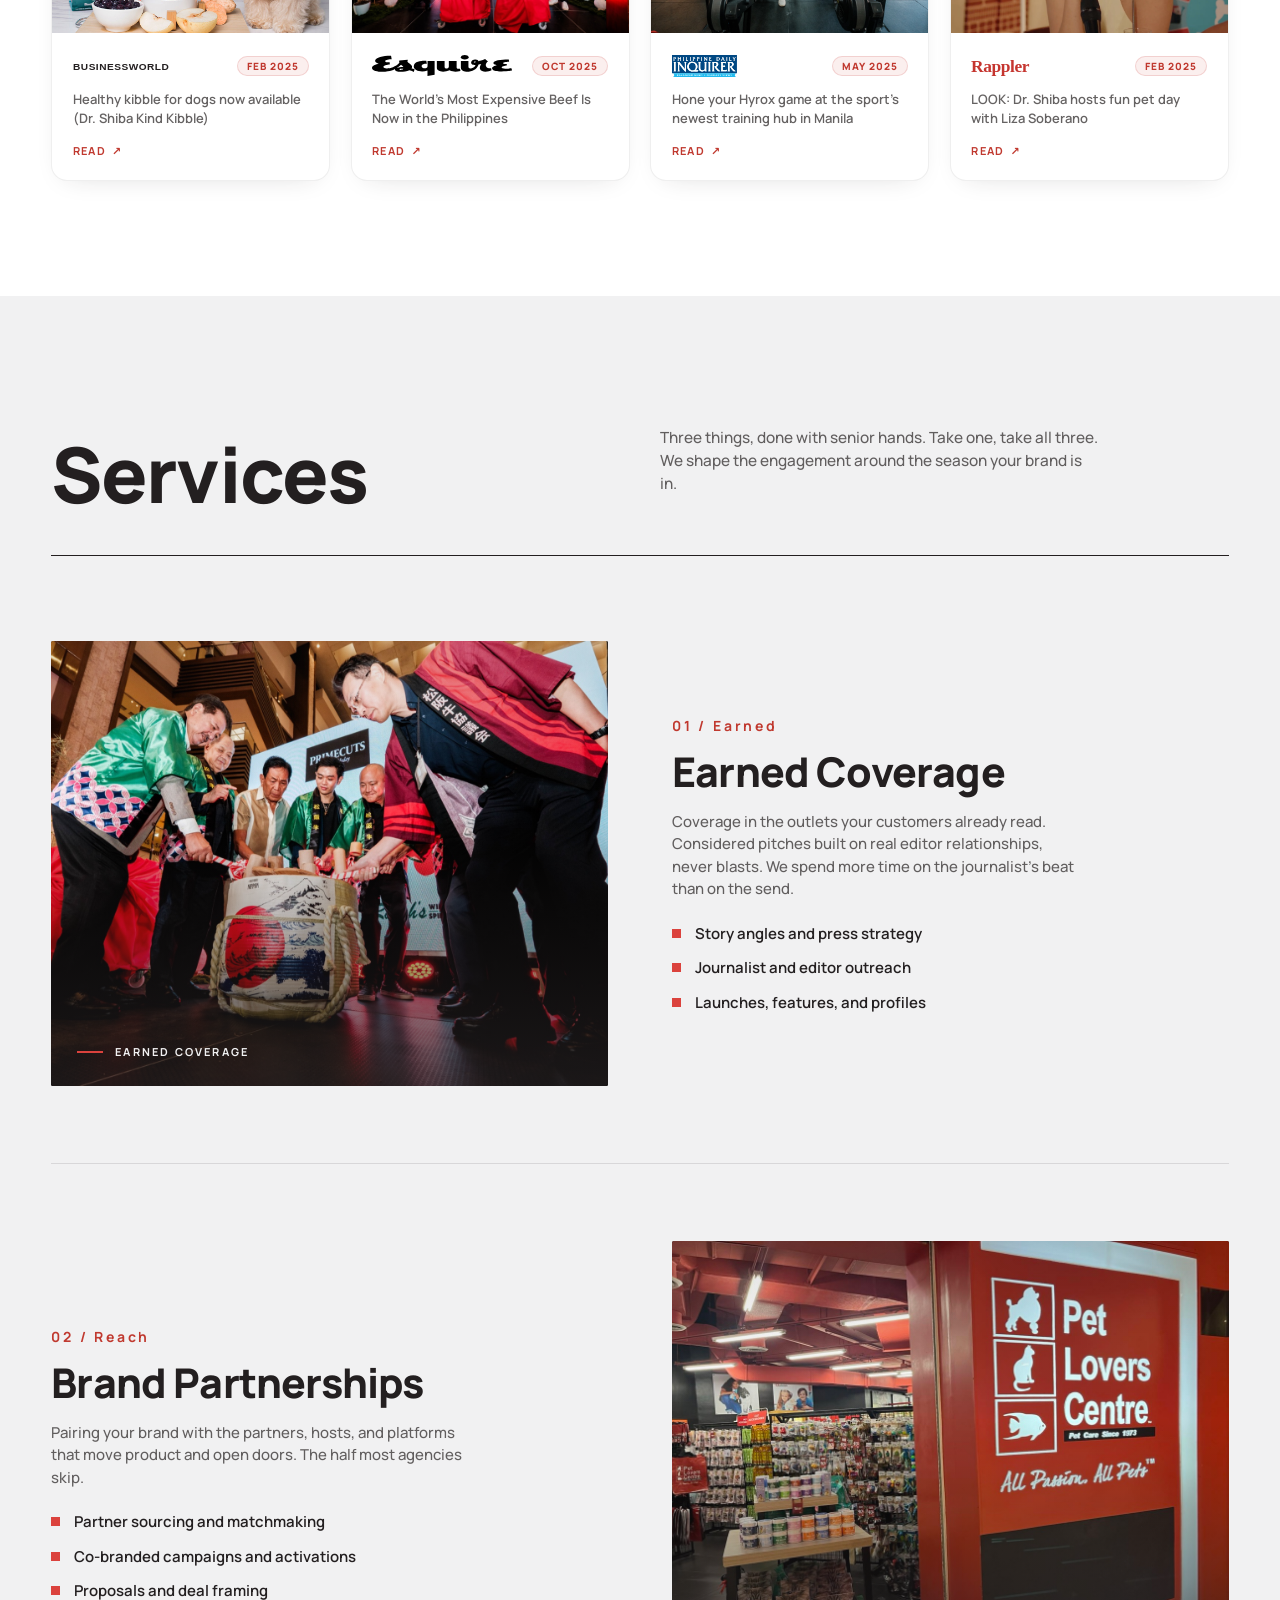
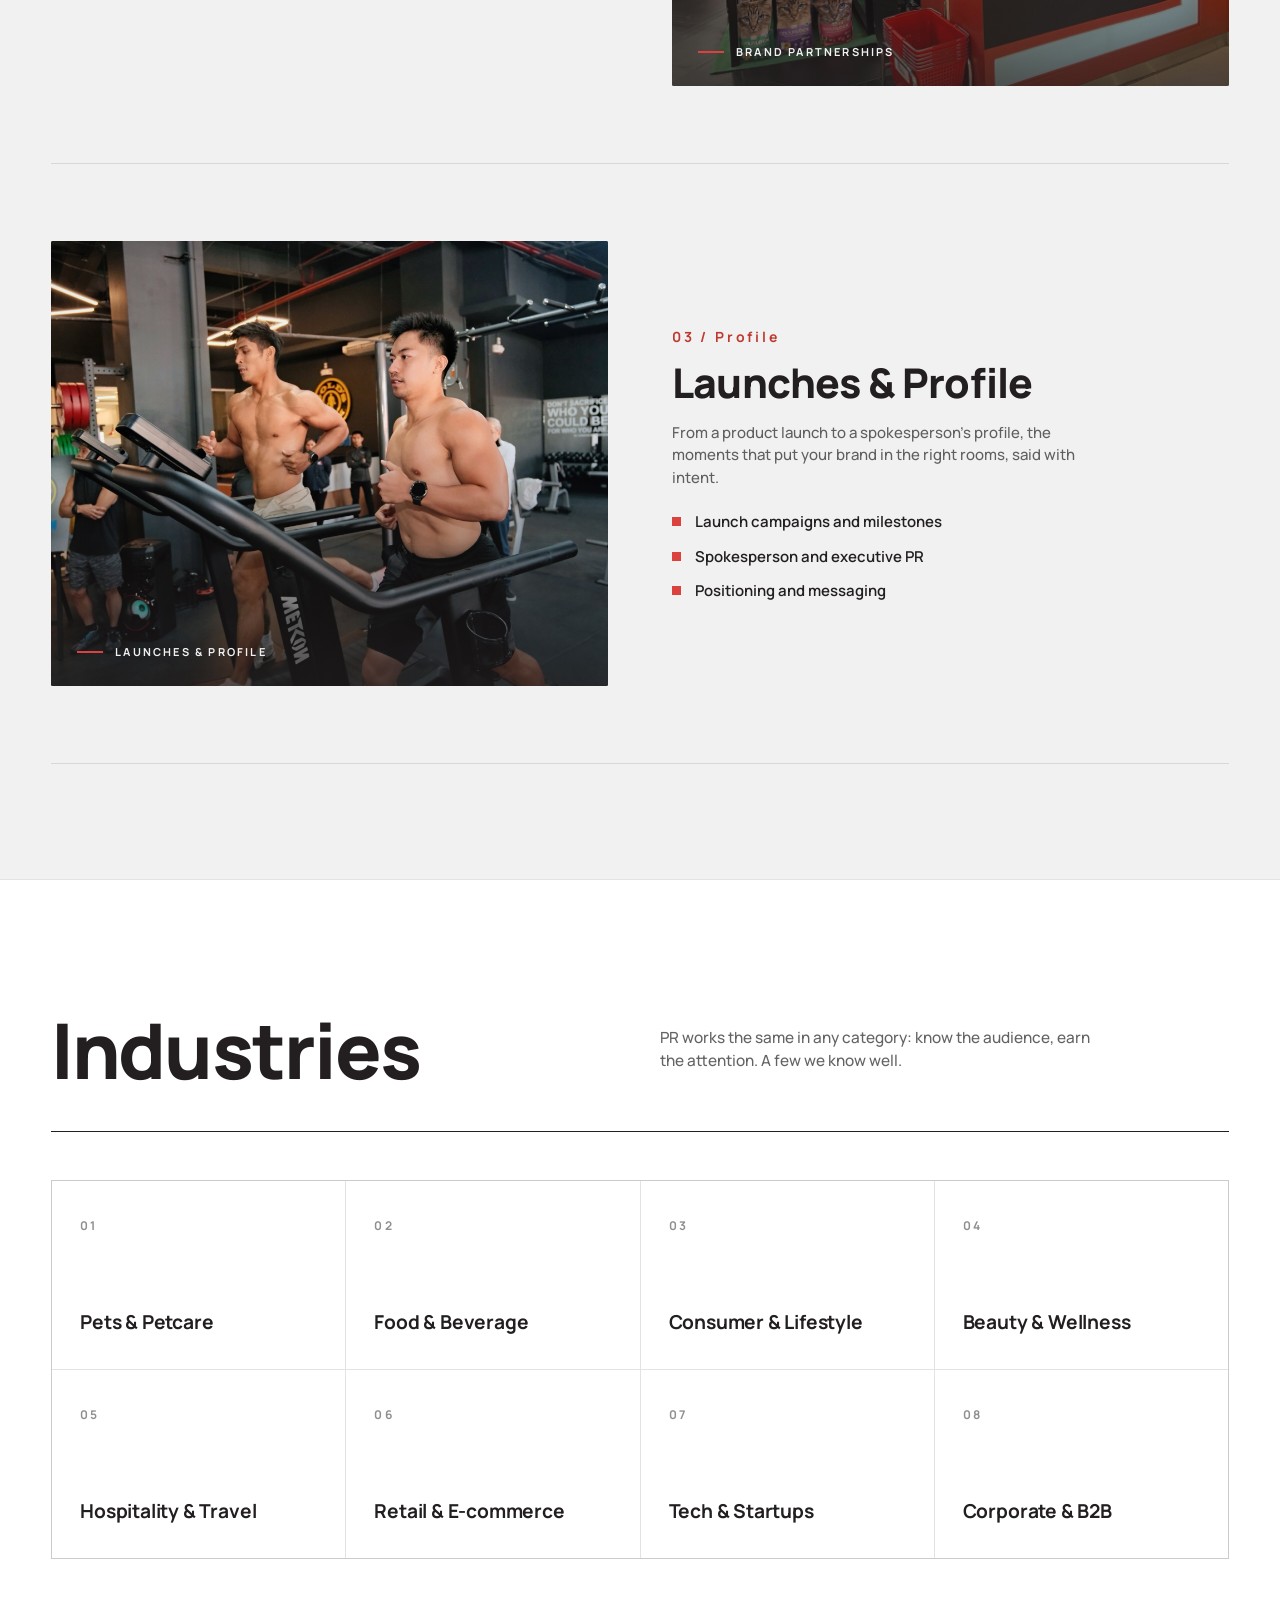
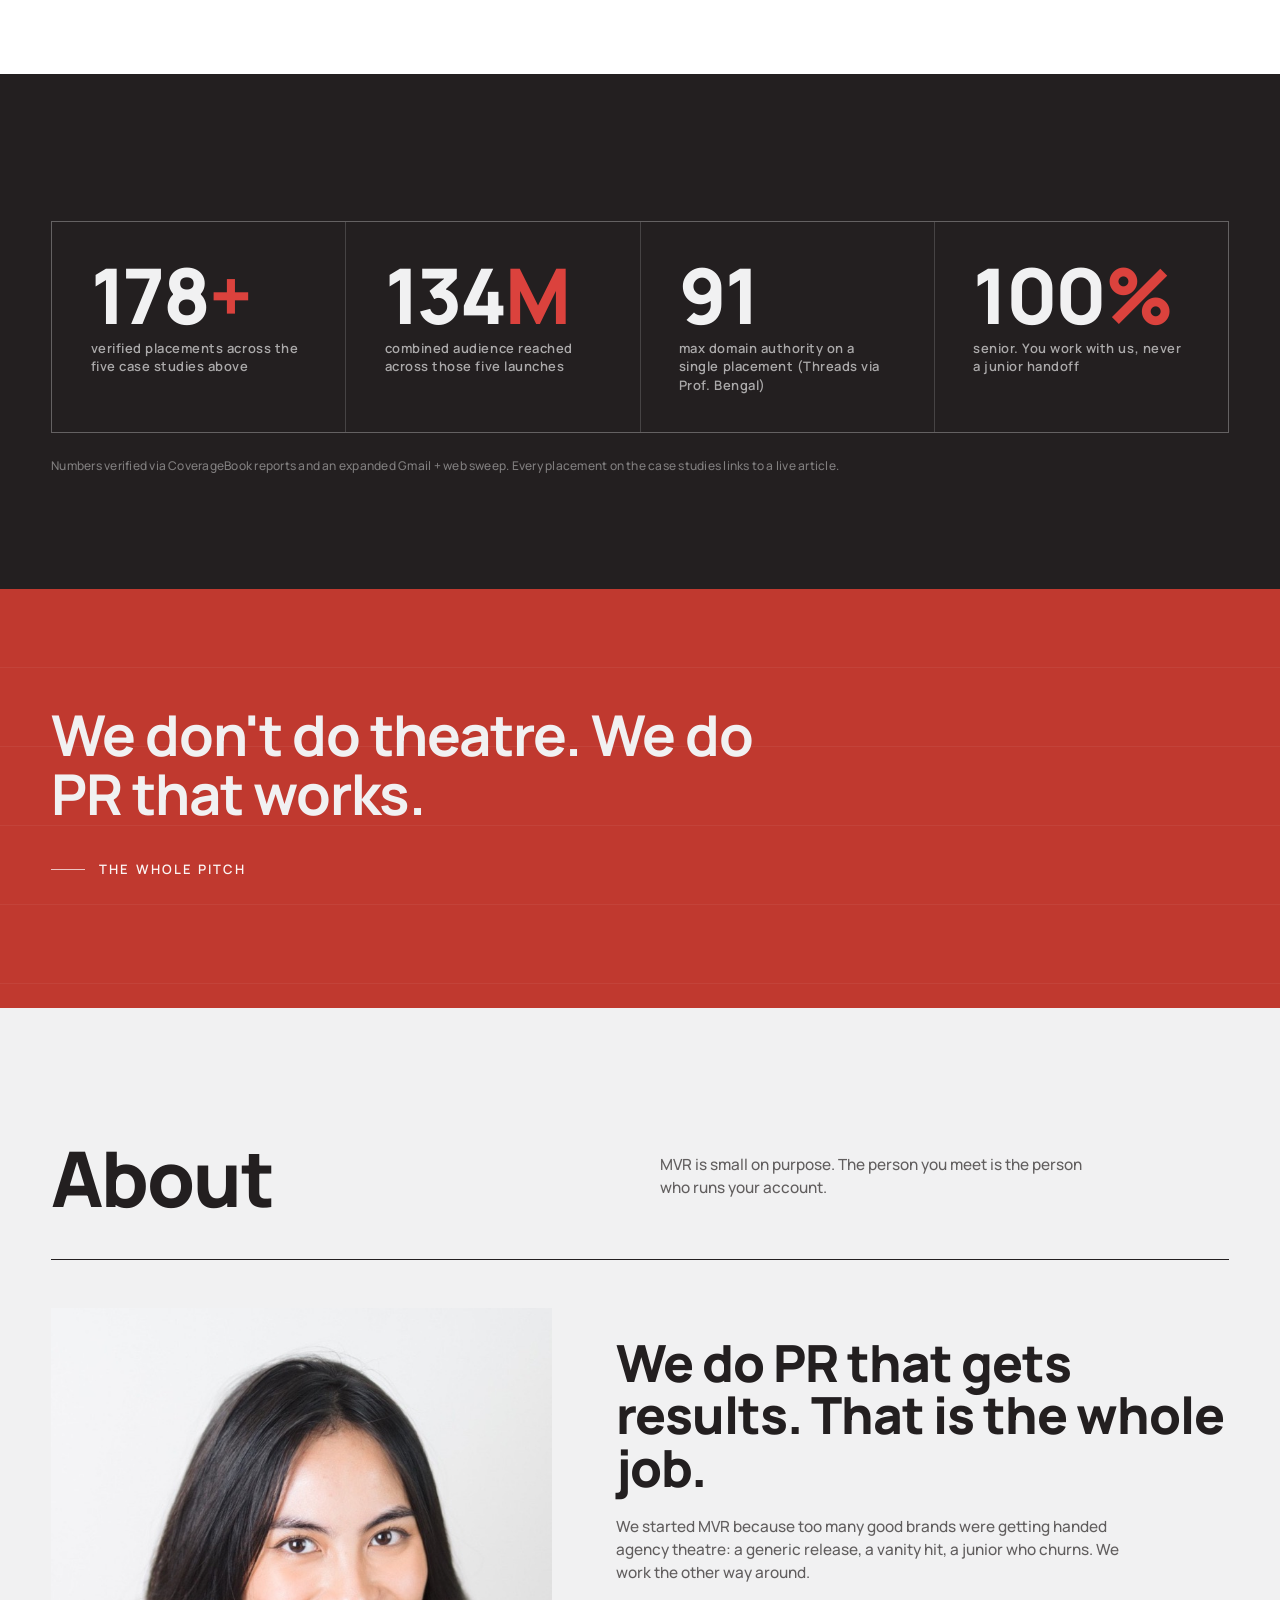
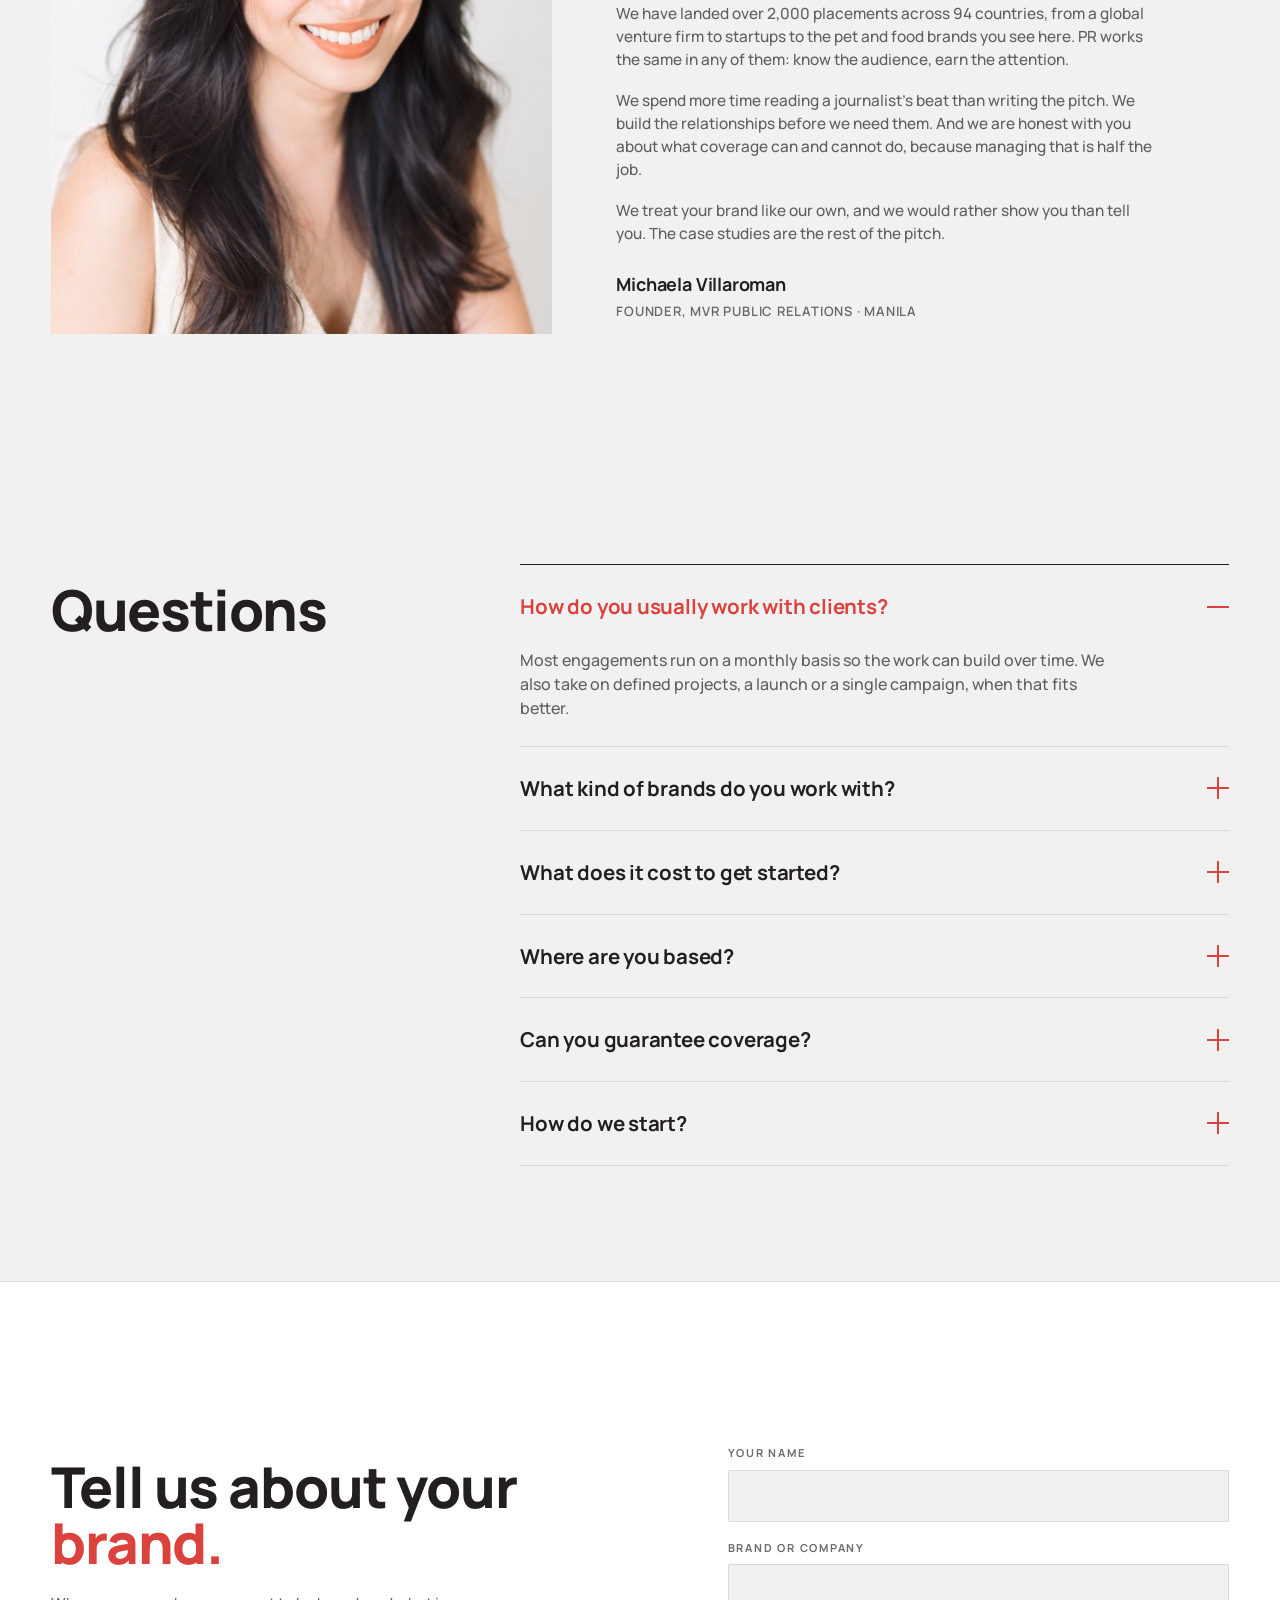
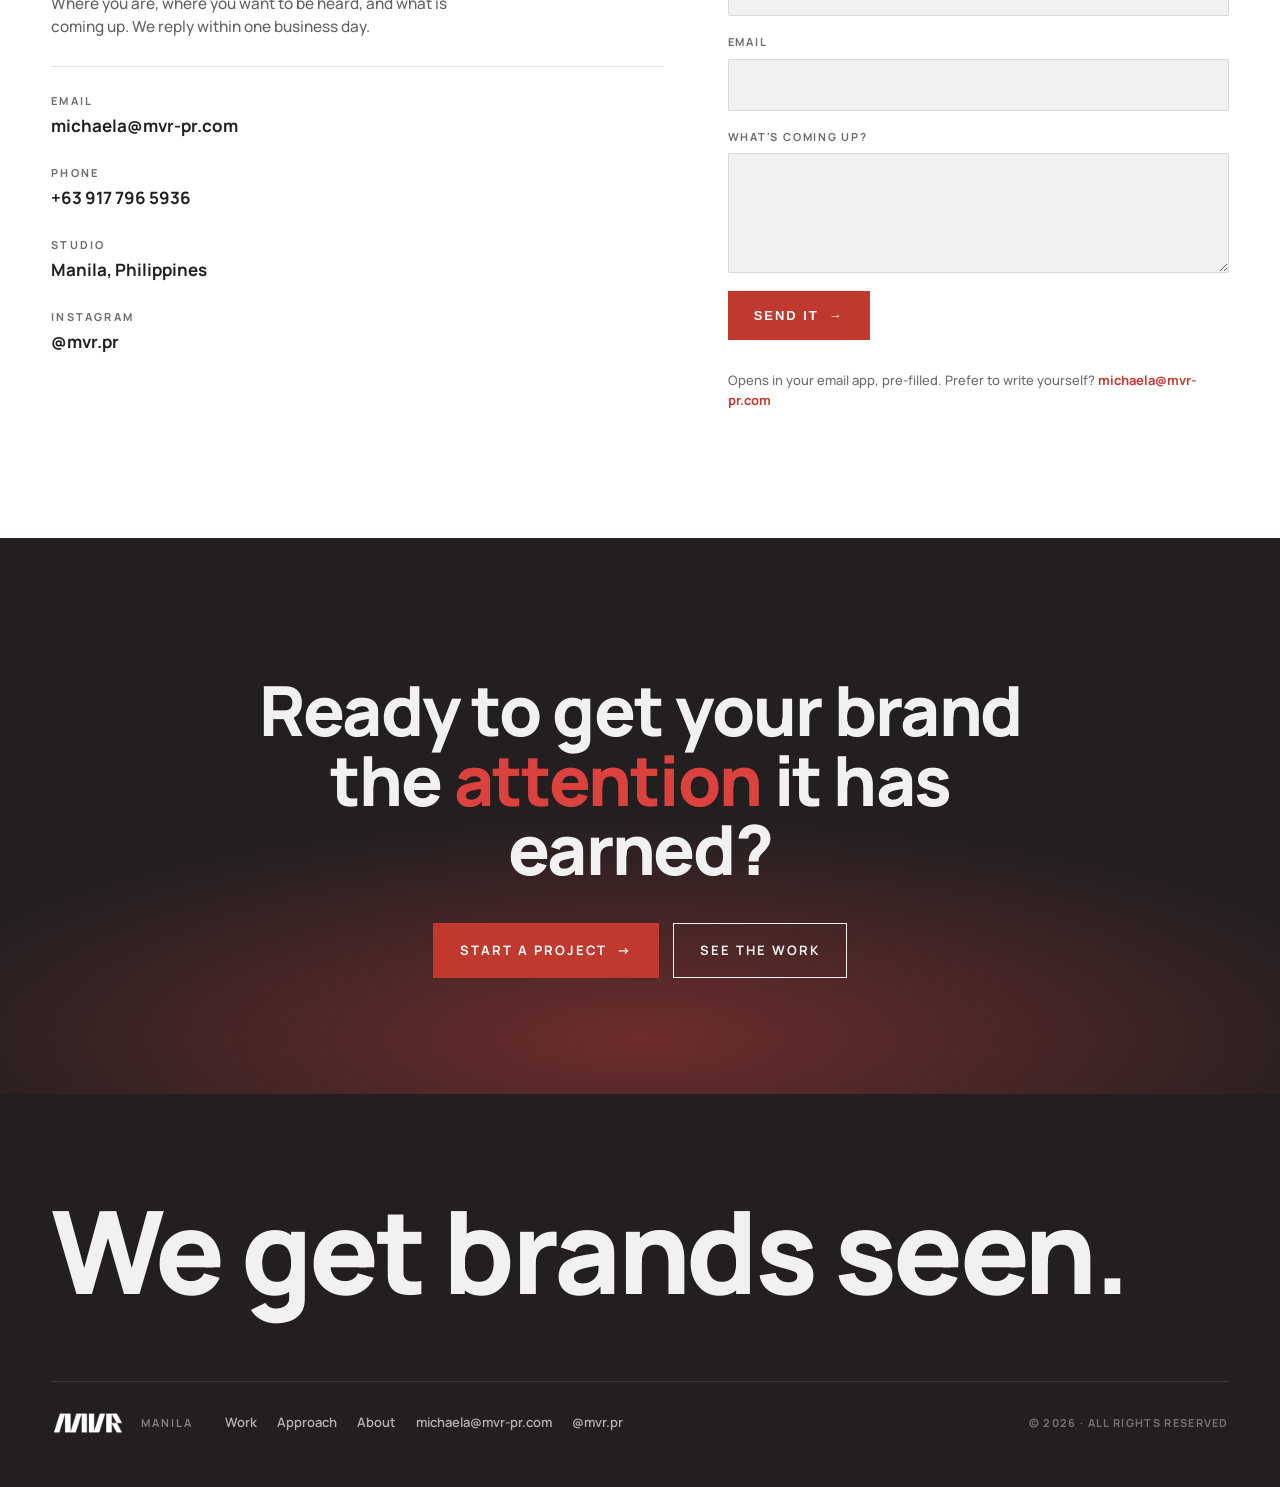
==== commit 433b20e8: "Fix broken press logos: download inquirer.svg, create rappler + businessworld SVGs" ====
--- a/index.html
+++ b/index.html
@@ -277,7 +277,7 @@
           <a class="cov-card" href="https://lifestyle.inquirer.net/541901/hone-your-hyrox-game-at-the-sports-newest-training-hub-in-manila/" target="_blank" rel="noopener">
             <span class="cc-photo"><img src="assets/work/hyrox-group.jpg" alt="HYROX Gold's Gym team" loading="lazy" decoding="async" /></span>
             <span class="cc-body">
-              <span class="cc-top"><span class="cc-brand"><img class="cc-logo" src="assets/press/lifestyle-inquirer.svg" alt="Lifestyle Inquirer" /></span><span class="cc-date">May 2025</span></span>
+              <span class="cc-top"><span class="cc-brand"><img class="cc-logo" src="assets/press/inquirer.svg" alt="Lifestyle Inquirer" /></span><span class="cc-date">May 2025</span></span>
               <span class="cc-head">Hone your Hyrox game at the sport's newest training hub in Manila</span>
               <span class="cc-go">Read <span class="ext">&#8599;</span></span>
             </span>
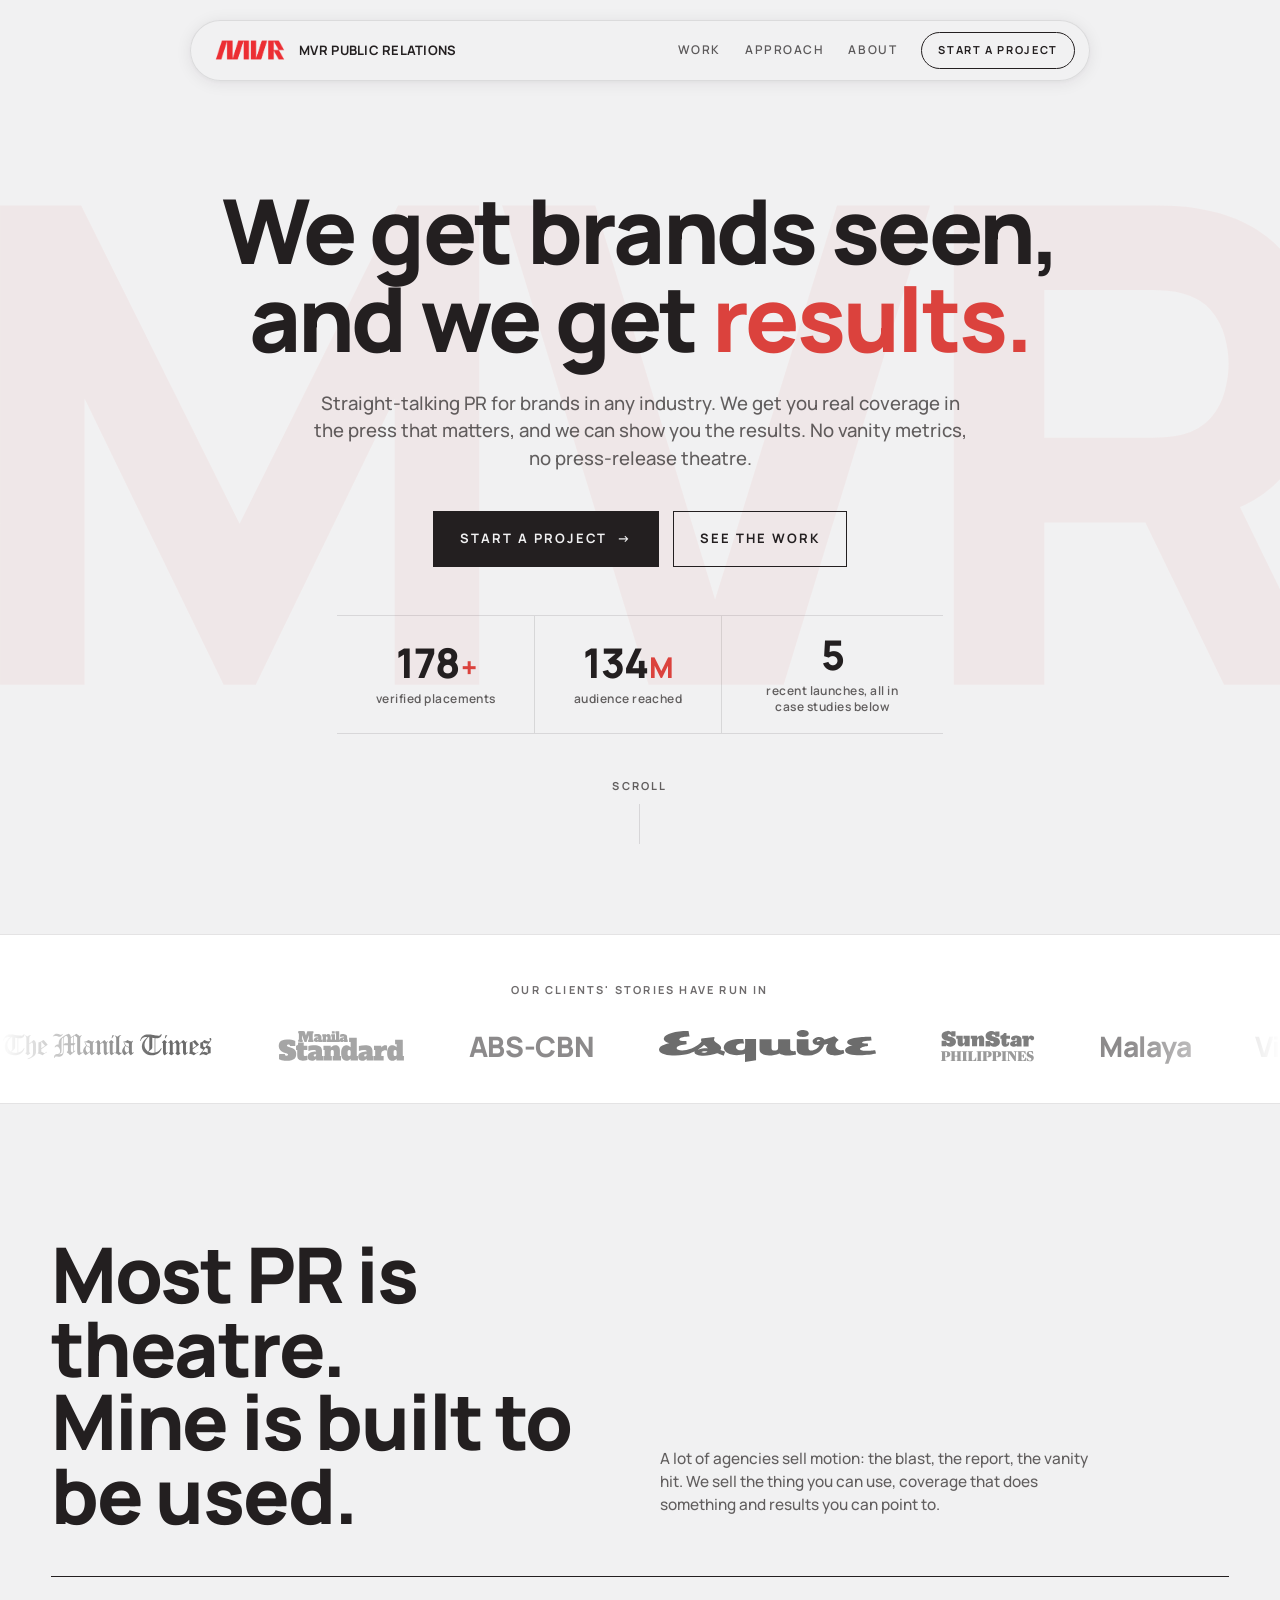
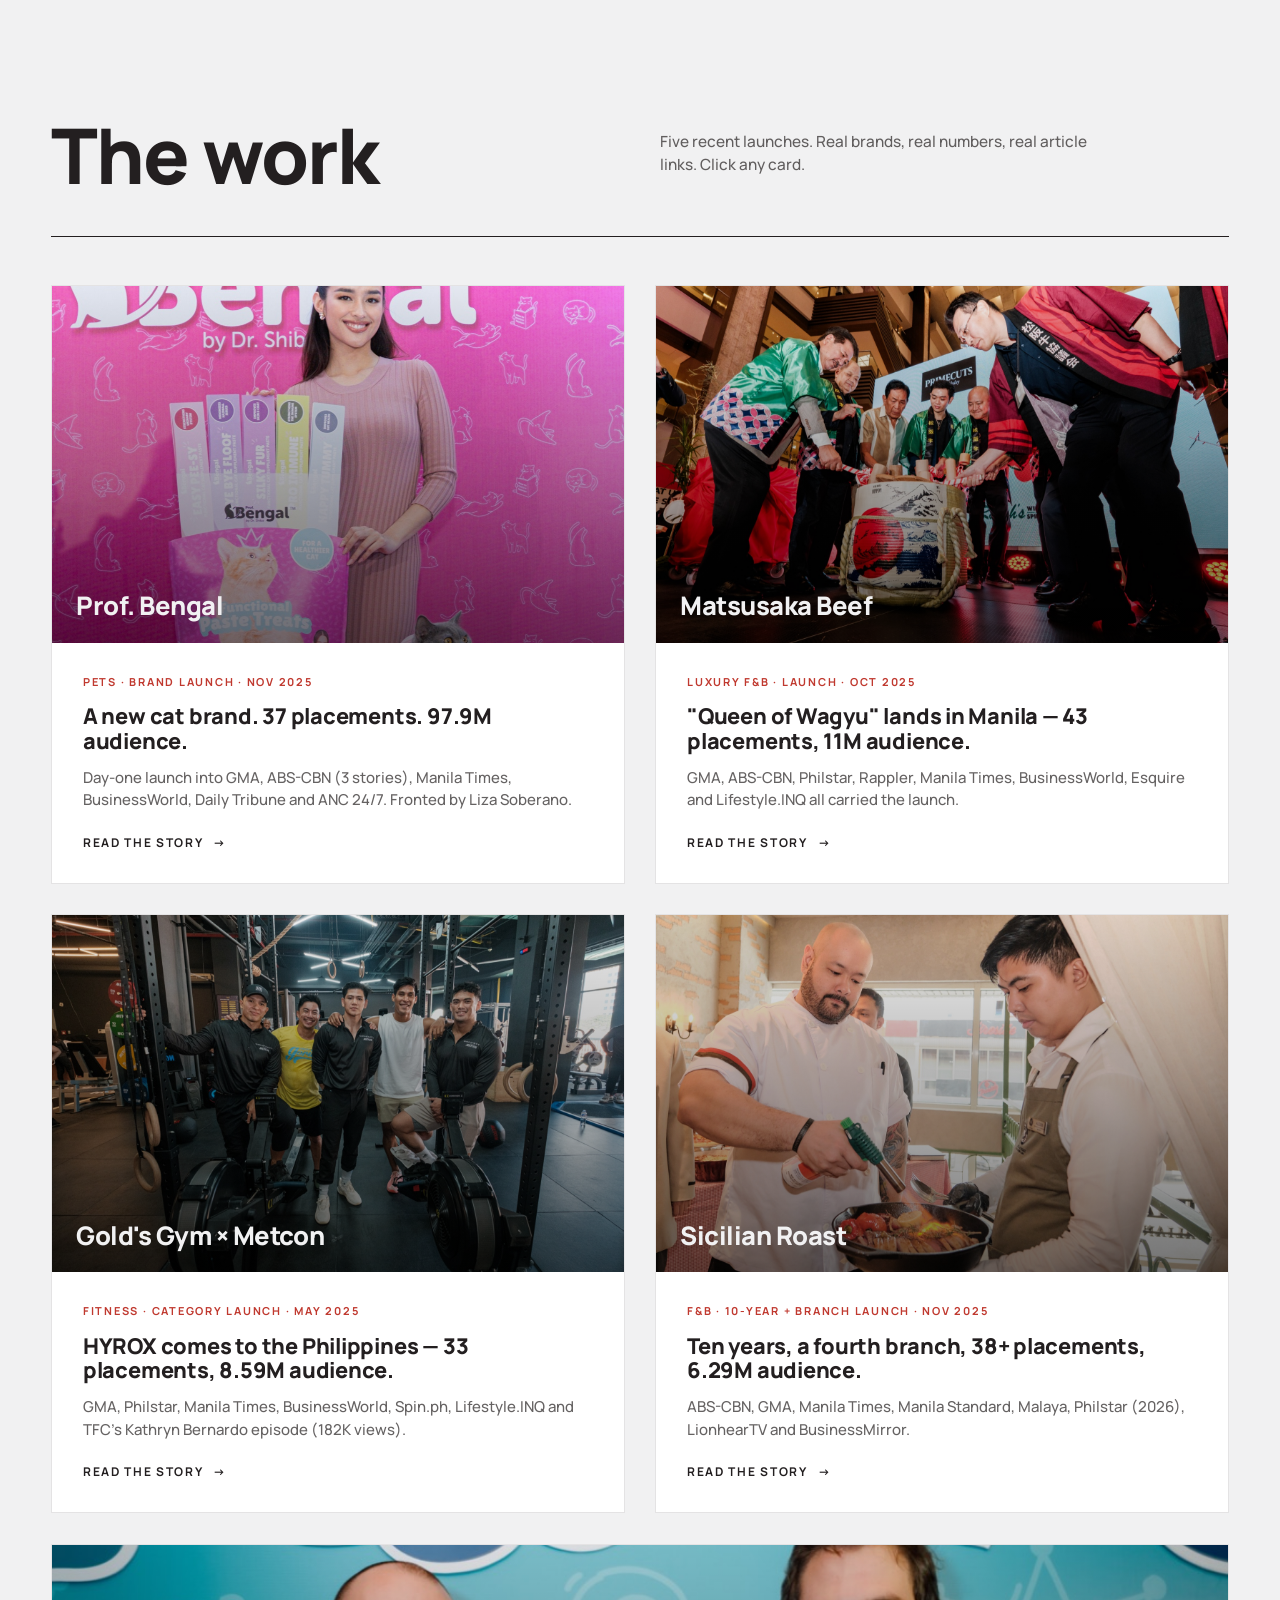
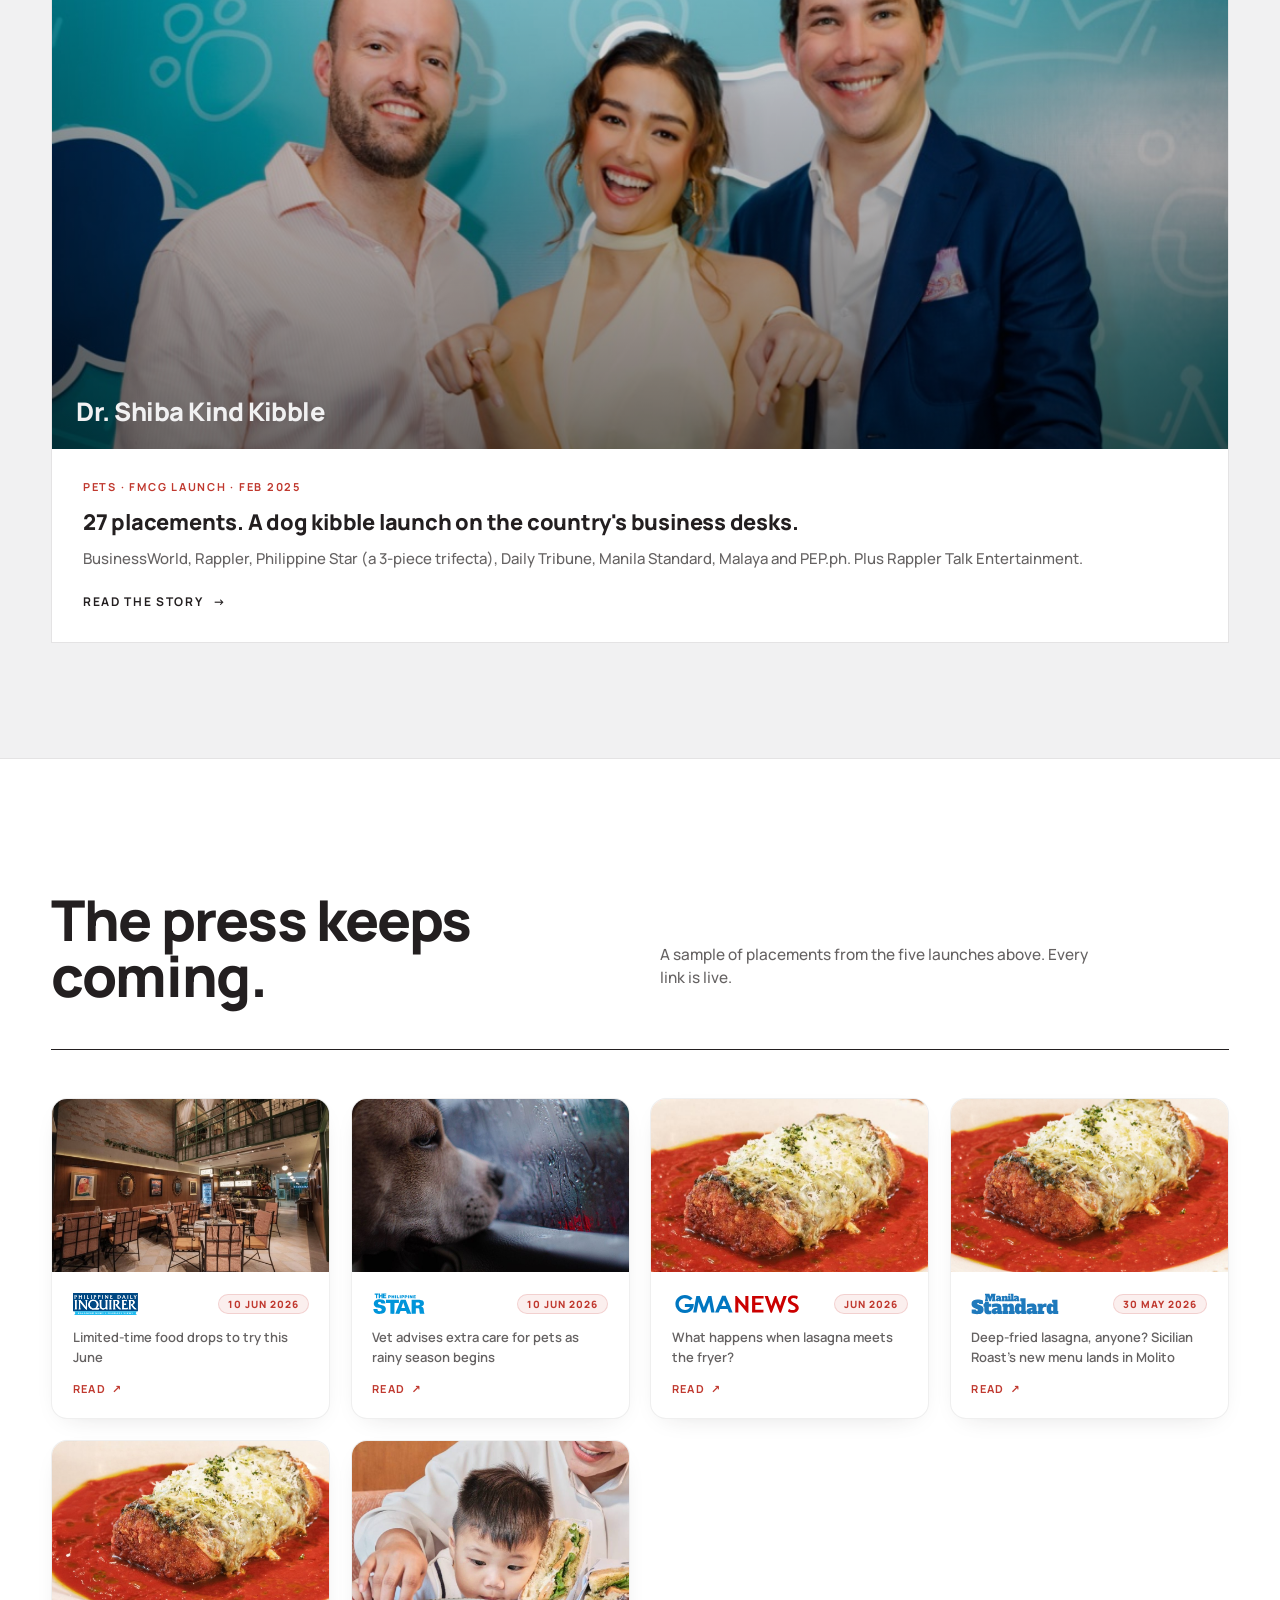
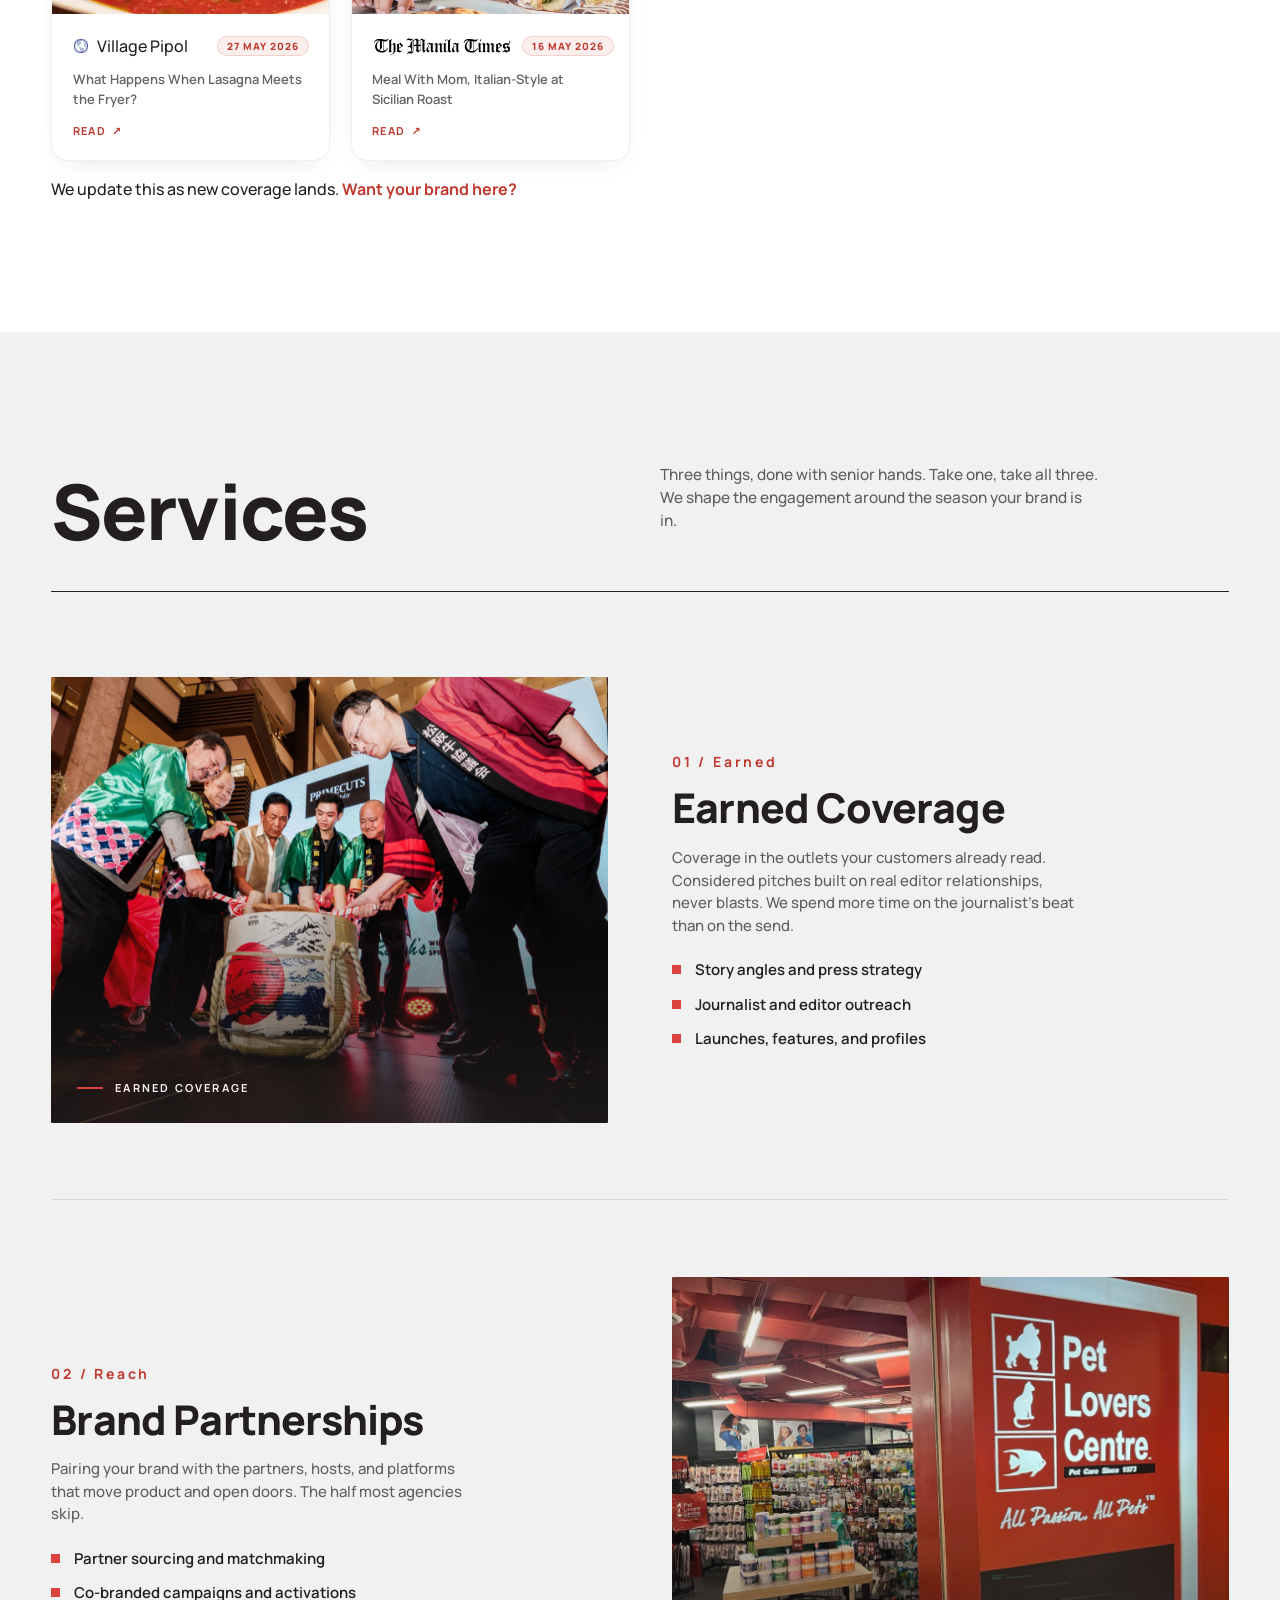
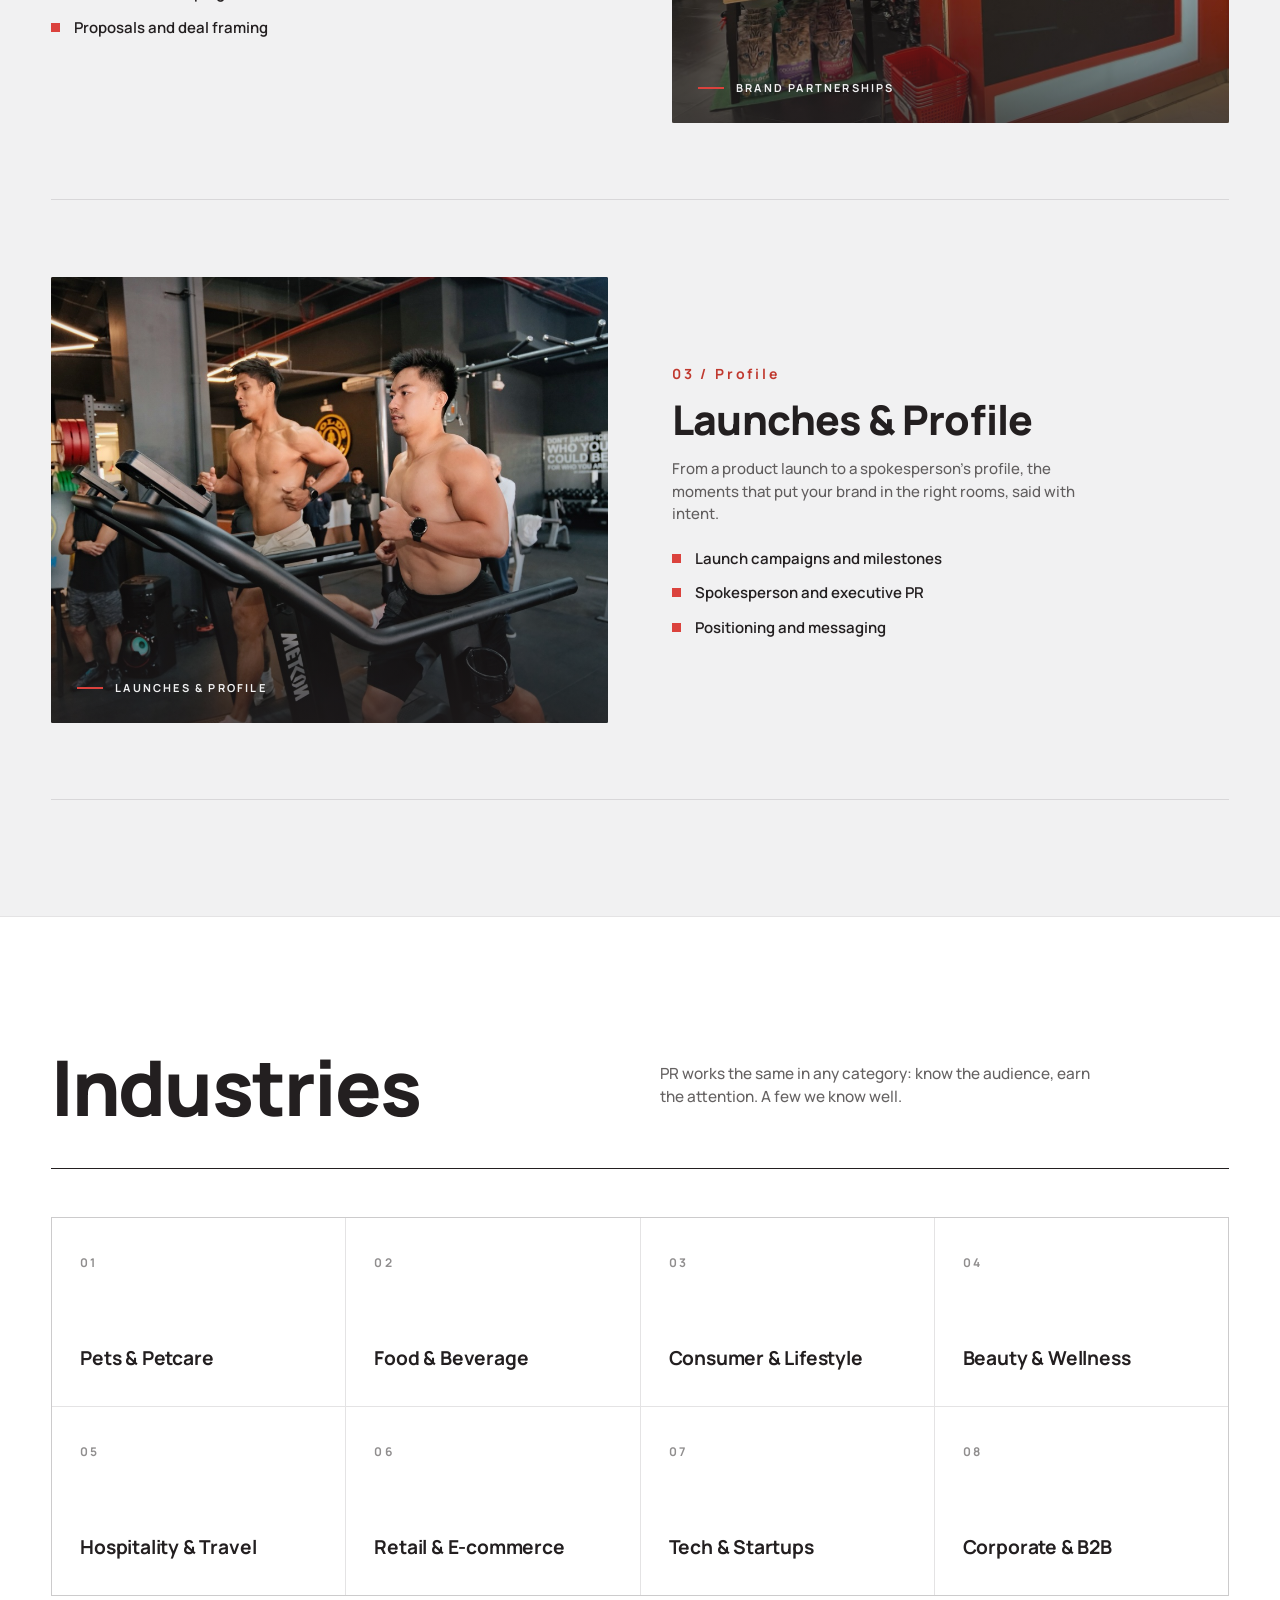
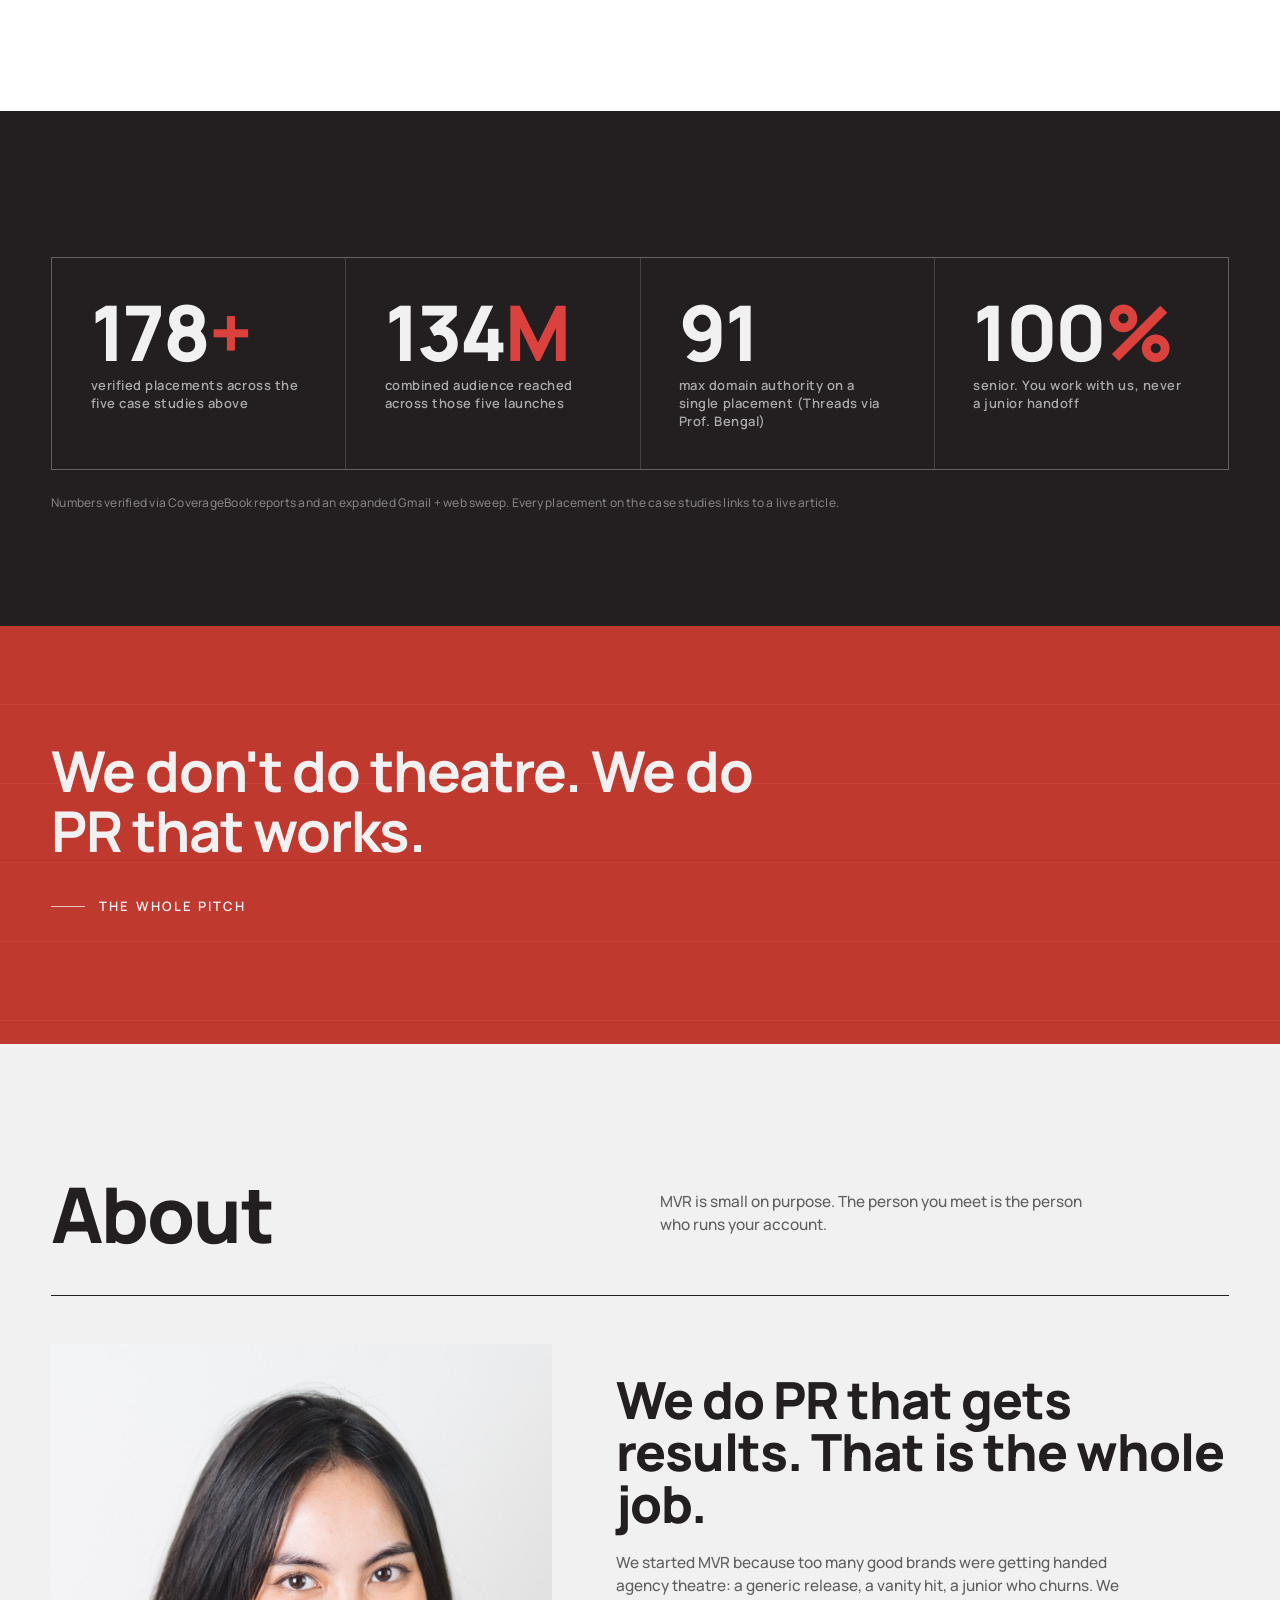
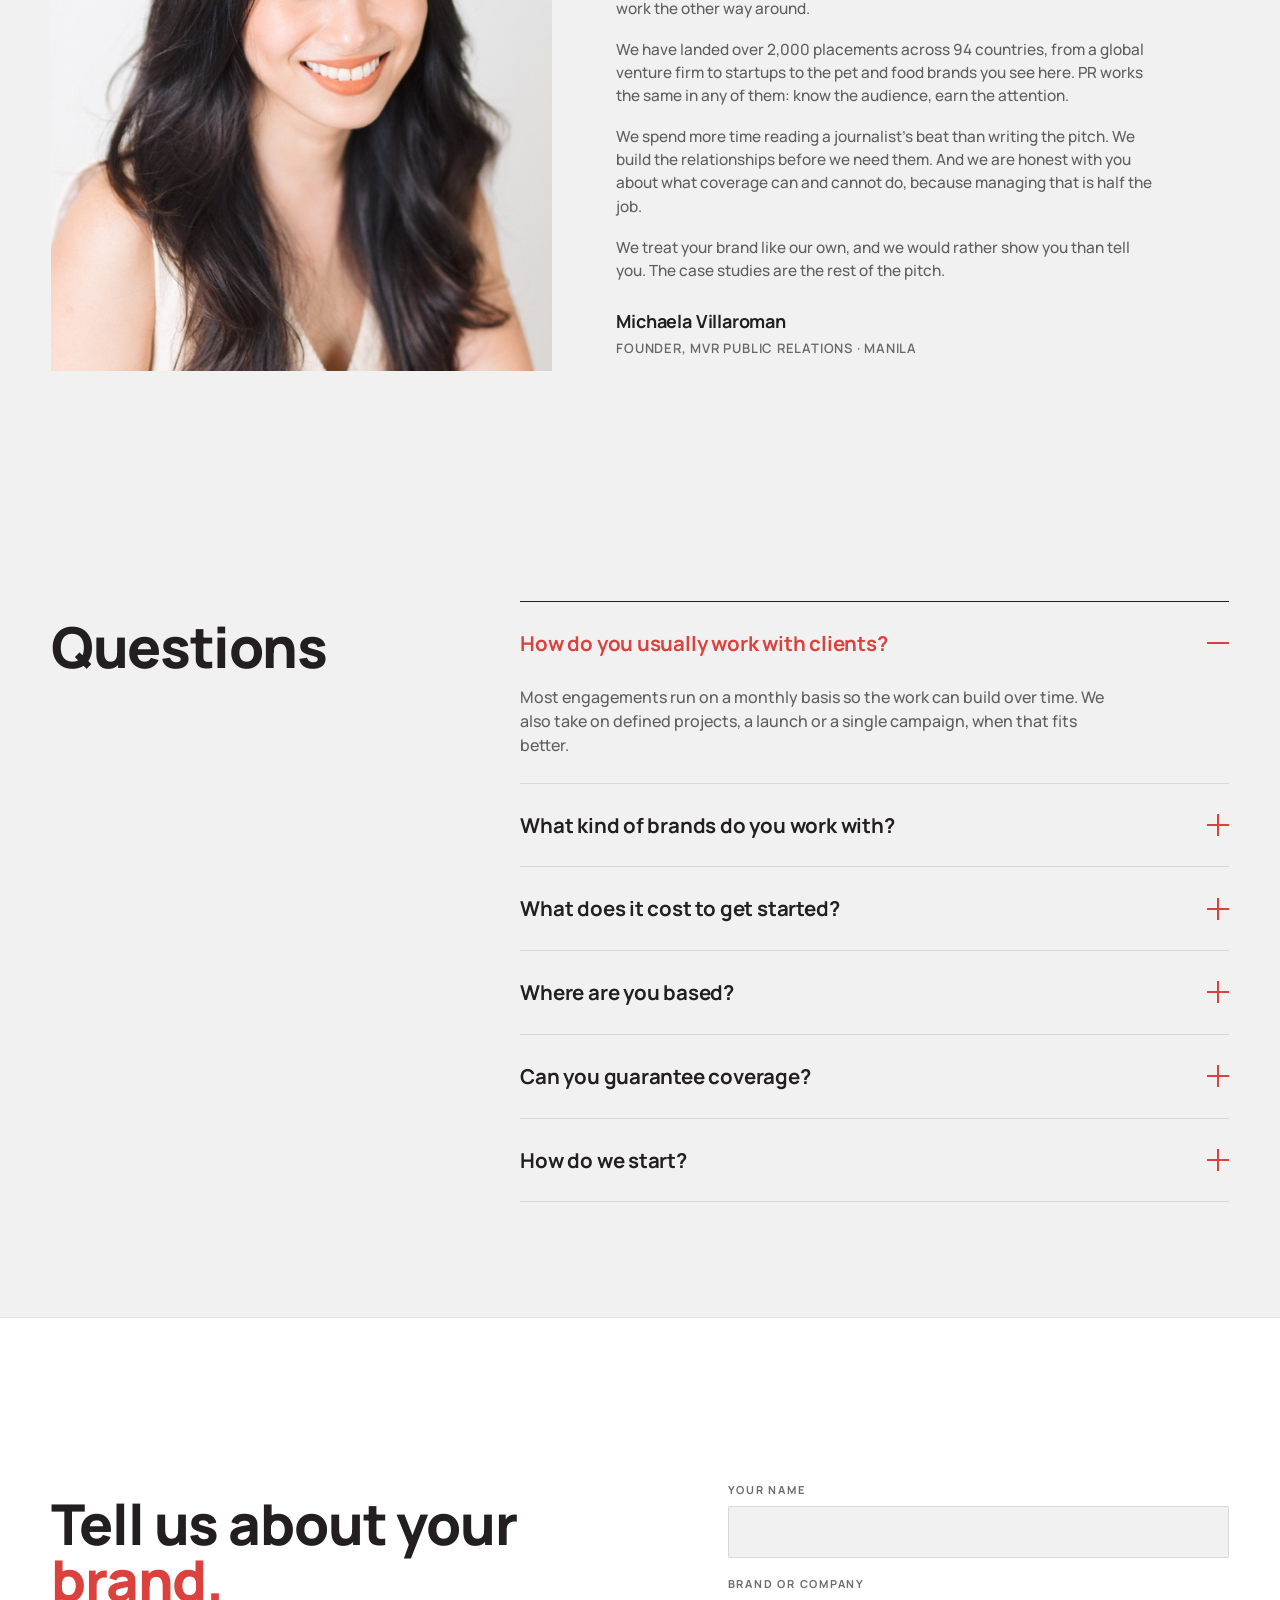
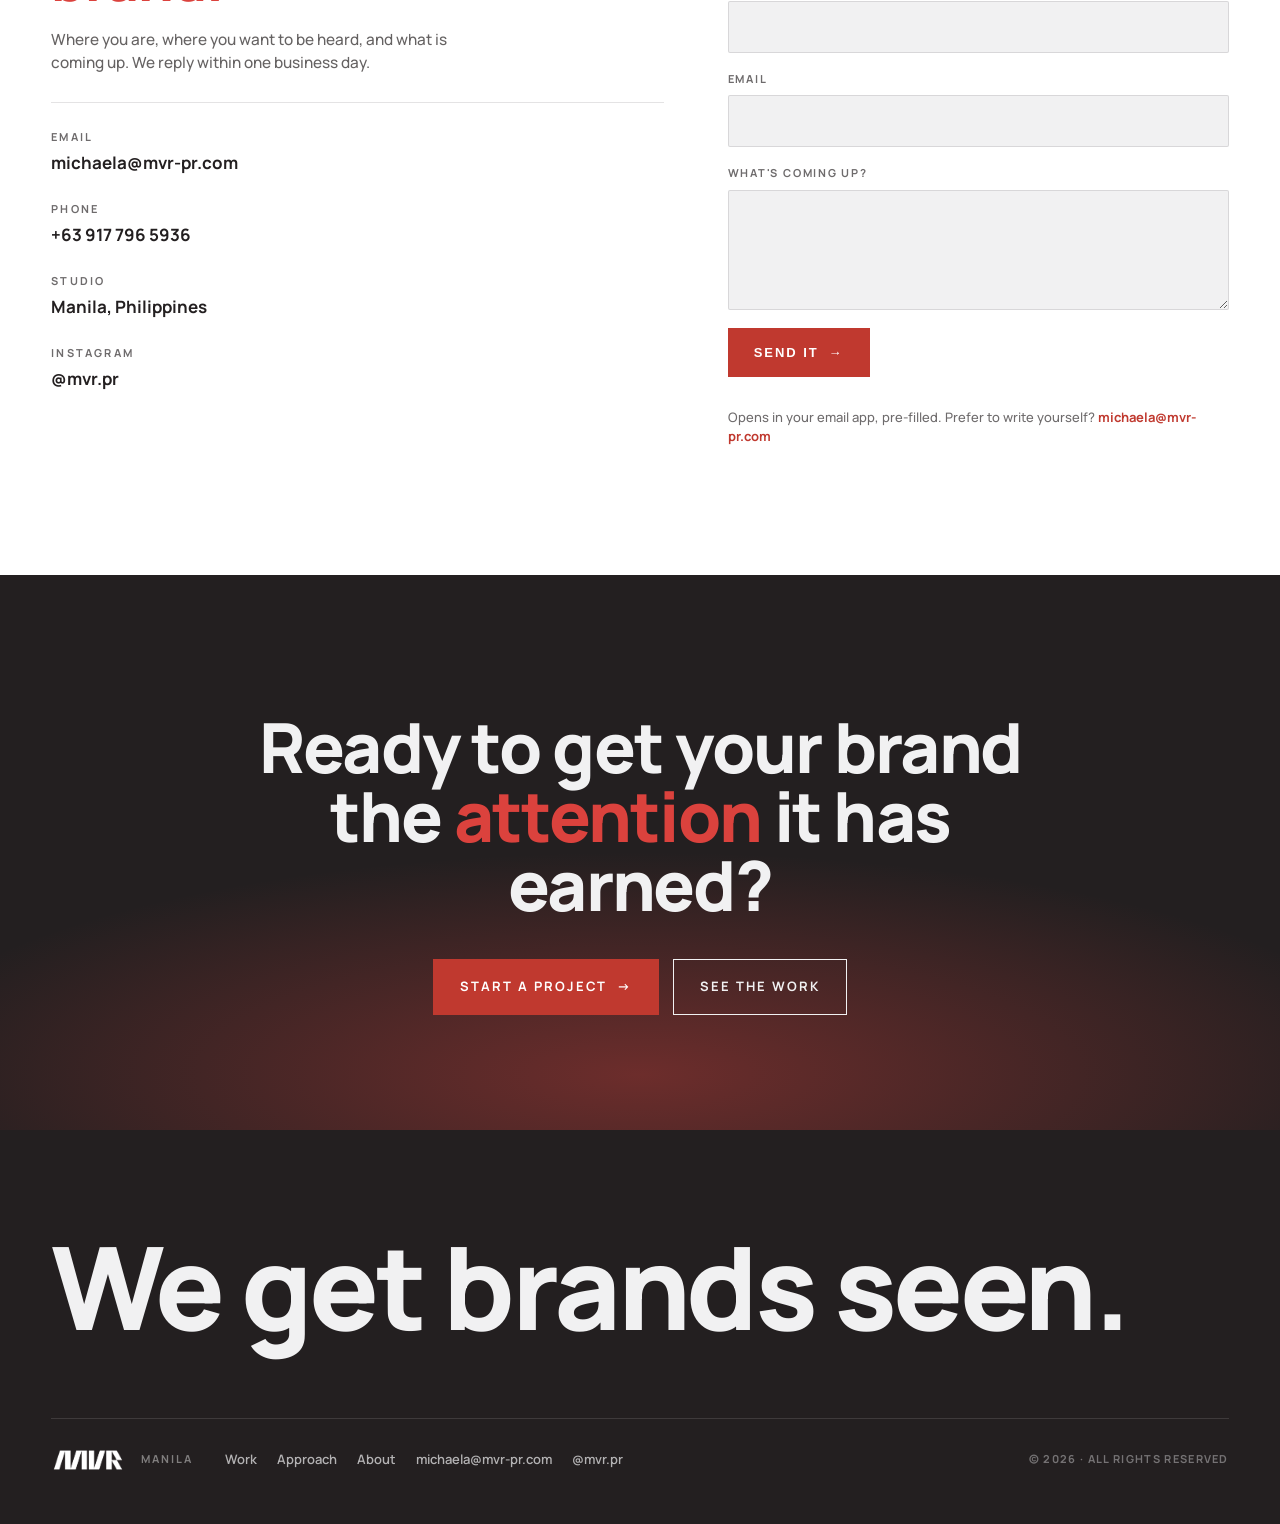
==== commit bcc03108: "Restore recent coverage to June 2026 articles with original images from old deploy" ====
--- a/index.html
+++ b/index.html
@@ -226,71 +226,56 @@
           <p>A sample of placements from the five launches above. Every link is live.</p>
         </div>
         <div class="cov-cards reveal">
-          <a class="cov-card" href="https://www.rappler.com/life-and-style/food-drinks/japan-rare-matsusaka-beef-ito-ranch-doubleday-import/" target="_blank" rel="noopener">
-            <span class="cc-photo"><img src="assets/work/matsusaka-beef.jpg" alt="Matsusaka beef" loading="lazy" decoding="async" /></span>
+          <a class="cov-card" href="https://lifestyle.inquirer.net/573462/limited-time-food-drops-june/" target="_blank" rel="noopener">
+            <span class="cc-photo"><img src="assets/coverage/cov-ryansanjuan.jpg" alt="Sicilian Roast restaurant" loading="lazy" decoding="async" /></span>
             <span class="cc-body">
-              <span class="cc-top"><span class="cc-brand"><img class="cc-logo" src="assets/press/rappler.svg" alt="Rappler" /></span><span class="cc-date">Nov 2025</span></span>
-              <span class="cc-head">What is Japan's Matsusaka beef, and why is it so rare?</span>
+              <span class="cc-top"><span class="cc-brand"><img class="cc-logo" src="assets/press/inquirer.svg" alt="Inquirer" /></span><span class="cc-date">10 Jun 2026</span></span>
+              <span class="cc-head">Limited-time food drops to try this June</span>
               <span class="cc-go">Read <span class="ext">&#8599;</span></span>
             </span>
           </a>
-          <a class="cov-card" href="https://www.abs-cbn.com/lifestyle/people-culture-events/2025/11/7/liza-soberano-now-a-cat-mom-returns-home-to-champion-better-feline-care-1846" target="_blank" rel="noopener">
-            <span class="cc-photo"><img src="assets/work/bengal-hero.jpg" alt="Liza Soberano with Prof. Bengal" loading="lazy" decoding="async" /></span>
+          <a class="cov-card" href="https://www.philstar.com/lifestyle/2026/06/10/2533977/vet-advises-extra-care-pets-rainy-season-begins" target="_blank" rel="noopener">
+            <span class="cc-photo"><img src="assets/coverage/og-philstarcom-cf4055.jpg" alt="" loading="lazy" decoding="async" /></span>
             <span class="cc-body">
-              <span class="cc-top"><span class="cc-brand"><img class="cc-logo" src="assets/press/abs-cbn.svg" alt="ABS-CBN" /></span><span class="cc-date">Nov 2025</span></span>
-              <span class="cc-head">Liza Soberano, now a cat mom, returns home to champion better feline care</span>
+              <span class="cc-top"><span class="cc-brand"><img class="cc-logo" src="assets/press/philstar.svg" alt="The Philippine Star" /></span><span class="cc-date">10 Jun 2026</span></span>
+              <span class="cc-head">Vet advises extra care for pets as rainy season begins</span>
               <span class="cc-go">Read <span class="ext">&#8599;</span></span>
             </span>
           </a>
-          <a class="cov-card" href="https://www.gmanetwork.com/news/lifestyle/healthandwellness/949827/fitness-mistakes-advice/story/" target="_blank" rel="noopener">
-            <span class="cc-photo"><img src="assets/work/hyrox-action.jpg" alt="HYROX training" loading="lazy" decoding="async" /></span>
+          <a class="cov-card" href="https://www.gmanetwork.com/lifestyle/food/134028/what-happens-when-lasagna-meets-the-fryer/story" target="_blank" rel="noopener">
+            <span class="cc-photo"><img src="assets/coverage/og-gma-lasagna.jpg" alt="" loading="lazy" decoding="async" /></span>
             <span class="cc-body">
-              <span class="cc-top"><span class="cc-brand"><img class="cc-logo" src="assets/press/gma.svg" alt="GMA Network" /></span><span class="cc-date">Nov 2025</span></span>
-              <span class="cc-head">Common fitness mistakes and how to avoid them, according to gym coaches</span>
+              <span class="cc-top"><span class="cc-brand"><img class="cc-logo" src="assets/press/gma.svg" alt="GMA News" /></span><span class="cc-date">Jun 2026</span></span>
+              <span class="cc-head">What happens when lasagna meets the fryer?</span>
               <span class="cc-go">Read <span class="ext">&#8599;</span></span>
             </span>
           </a>
-          <a class="cov-card" href="https://www.abs-cbn.com/lifestyle/food-travel/2025/11/21/alabang-eats-10-years-on-sicilian-roast-writes-next-chapter-in-molito-1324" target="_blank" rel="noopener">
-            <span class="cc-photo"><img src="assets/work/sicilian-torch.jpg" alt="Sicilian Roast" loading="lazy" decoding="async" /></span>
+          <a class="cov-card" href="https://www.manilastandard.net/lifestyle/cravings/314746572/deep-fried-lasagna-anyone.html" target="_blank" rel="noopener">
+            <span class="cc-photo"><img src="assets/coverage/og-manilastandard.jpg" alt="" loading="lazy" decoding="async" /></span>
             <span class="cc-body">
-              <span class="cc-top"><span class="cc-brand"><img class="cc-logo" src="assets/press/abs-cbn.svg" alt="ABS-CBN Lifestyle" /></span><span class="cc-date">Nov 2025</span></span>
-              <span class="cc-head">Alabang eats: 10 years on, Sicilian Roast writes next chapter in Molito</span>
+              <span class="cc-top"><span class="cc-brand"><img class="cc-logo" src="assets/press/manila-standard.svg" alt="Manila Standard" /></span><span class="cc-date">30 May 2026</span></span>
+              <span class="cc-head">Deep-fried lasagna, anyone? Sicilian Roast's new menu lands in Molito</span>
               <span class="cc-go">Read <span class="ext">&#8599;</span></span>
             </span>
           </a>
-          <a class="cov-card" href="https://www.bworldonline.com/arts-and-leisure/2025/02/11/652294/healthy-kibble-for-dogs-now-available/" target="_blank" rel="noopener">
-            <span class="cc-photo"><img src="assets/coverage/businessworld-kibble.jpg" alt="Dr. Shiba Kind Kibble" loading="lazy" decoding="async" /></span>
+          <a class="cov-card" href="https://villagepipol.com/what-happens-when-lasagna-meets-the-fryer/" target="_blank" rel="noopener">
+            <span class="cc-photo"><img src="assets/coverage/og-villagepipolcom-b8cae6.jpg" alt="" loading="lazy" decoding="async" /></span>
             <span class="cc-body">
-              <span class="cc-top"><span class="cc-brand"><img class="cc-logo" src="assets/press/businessworld.svg" alt="BusinessWorld" /></span><span class="cc-date">Feb 2025</span></span>
-              <span class="cc-head">Healthy kibble for dogs now available (Dr. Shiba Kind Kibble)</span>
+              <span class="cc-top"><span class="cc-brand"><img class="cc-fav" src="assets/coverage/ic-villagepipolcom.png" alt="" /><span class="cc-name">Village Pipol</span></span><span class="cc-date">27 May 2026</span></span>
+              <span class="cc-head">What Happens When Lasagna Meets the Fryer?</span>
               <span class="cc-go">Read <span class="ext">&#8599;</span></span>
             </span>
           </a>
-          <a class="cov-card" href="https://www.esquiremag.ph/culture/food-and-drink/ito-ranch-matsusaka-beef-now-in-manila-a3690-20251024-lfrm" target="_blank" rel="noopener">
-            <span class="cc-photo"><img src="assets/work/matsusaka-execs.jpg" alt="Matsusaka Beef executives" loading="lazy" decoding="async" /></span>
+          <a class="cov-card" href="https://www.manilatimes.net/2026/05/16/tmt-newswire/meal-with-mom-italian-style-at-sicilian-roast/2345439" target="_blank" rel="noopener">
+            <span class="cc-photo"><img src="assets/coverage/og-manilatimesnet-7a1af3.jpg" alt="" loading="lazy" decoding="async" /></span>
             <span class="cc-body">
-              <span class="cc-top"><span class="cc-brand"><img class="cc-logo" src="assets/press/esquire.svg" alt="Esquire Philippines" /></span><span class="cc-date">Oct 2025</span></span>
-              <span class="cc-head">The World's Most Expensive Beef Is Now in the Philippines</span>
+              <span class="cc-top"><span class="cc-brand"><img class="cc-logo" src="assets/press/manila-times.svg" alt="The Manila Times" /></span><span class="cc-date">16 May 2026</span></span>
+              <span class="cc-head">Meal With Mom, Italian-Style at Sicilian Roast</span>
               <span class="cc-go">Read <span class="ext">&#8599;</span></span>
             </span>
           </a>
-          <a class="cov-card" href="https://lifestyle.inquirer.net/541901/hone-your-hyrox-game-at-the-sports-newest-training-hub-in-manila/" target="_blank" rel="noopener">
-            <span class="cc-photo"><img src="assets/work/hyrox-group.jpg" alt="HYROX Gold's Gym team" loading="lazy" decoding="async" /></span>
-            <span class="cc-body">
-              <span class="cc-top"><span class="cc-brand"><img class="cc-logo" src="assets/press/inquirer.svg" alt="Lifestyle Inquirer" /></span><span class="cc-date">May 2025</span></span>
-              <span class="cc-head">Hone your Hyrox game at the sport's newest training hub in Manila</span>
-              <span class="cc-go">Read <span class="ext">&#8599;</span></span>
-            </span>
-          </a>
-          <a class="cov-card" href="https://www.rappler.com/life-and-style/liza-soberano-dr-shiba-pet-day-2025/" target="_blank" rel="noopener">
-            <span class="cc-photo"><img src="assets/coverage/rappler-drshiba.jpg" alt="Dr. Shiba pet day with Liza Soberano" loading="lazy" decoding="async" /></span>
-            <span class="cc-body">
-              <span class="cc-top"><span class="cc-brand"><img class="cc-logo" src="assets/press/rappler.svg" alt="Rappler" /></span><span class="cc-date">Feb 2025</span></span>
-              <span class="cc-head">LOOK: Dr. Shiba hosts fun pet day with Liza Soberano</span>
-              <span class="cc-go">Read <span class="ext">&#8599;</span></span>
-            </span>
-          </a>
-        </div>
+        </div>
+        <p class="cov-foot reveal">We update this as new coverage lands. <a class="tlink" href="#contact">Want your brand here?</a></p>
       </div>
     </section>
 
